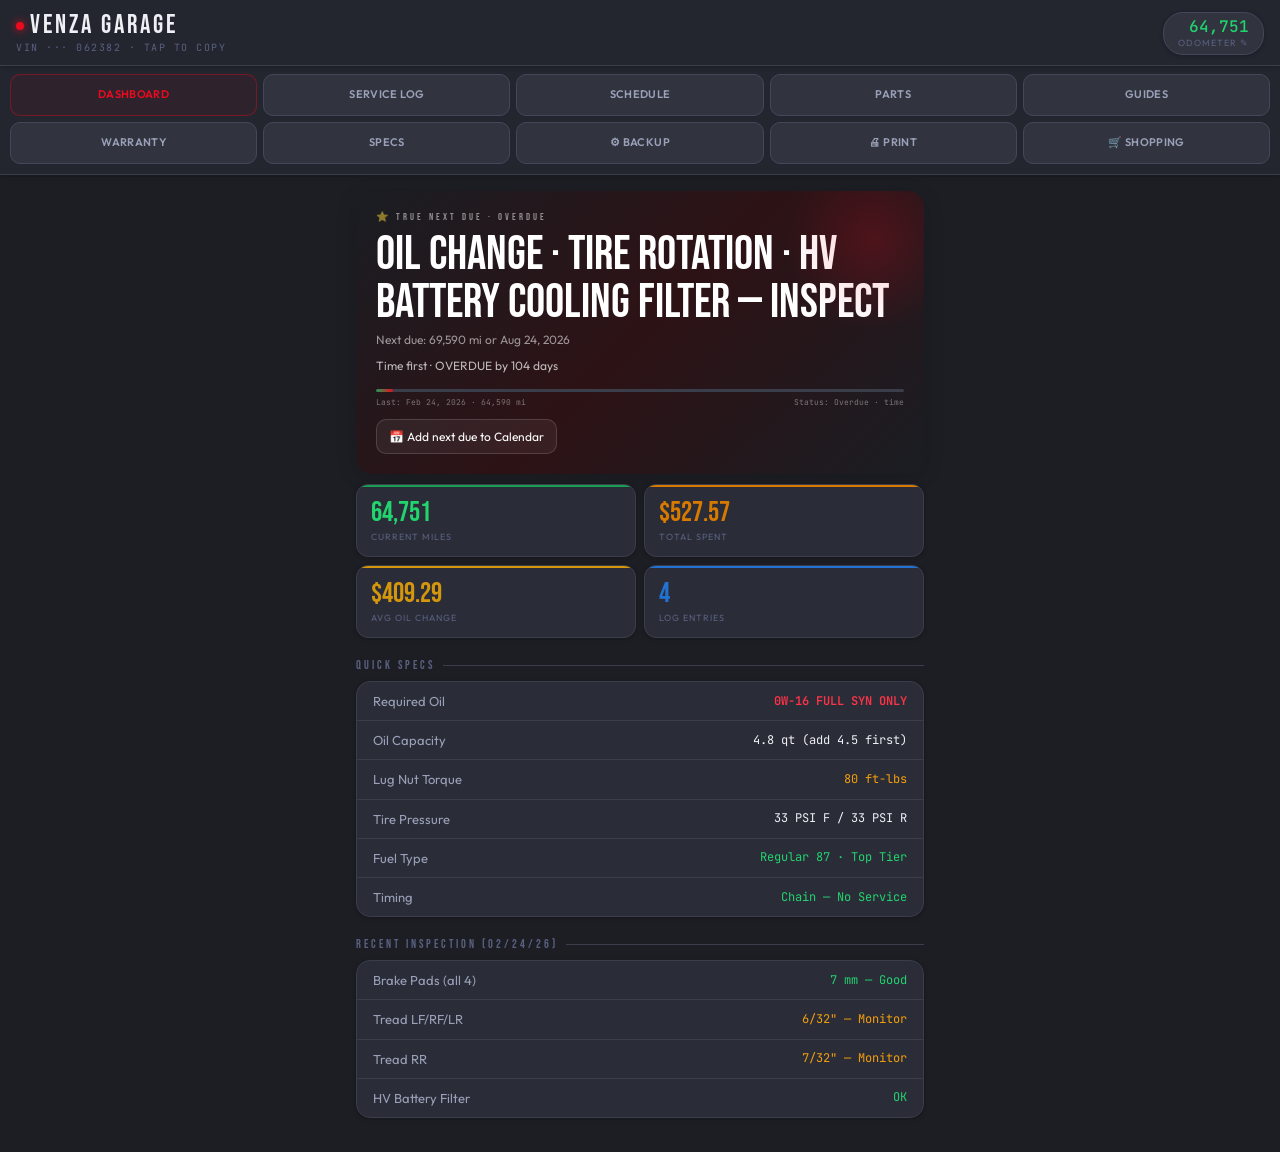
==== index.html @ 72008e72 "Add files via upload" ====
<!DOCTYPE html>
<html lang="en">
<head>
<meta charset="UTF-8">
<meta name="viewport" content="width=device-width, initial-scale=1.0, viewport-fit=cover">
<meta name="apple-mobile-web-app-capable" content="yes">
<meta name="apple-mobile-web-app-status-bar-style" content="black">
<meta name="apple-mobile-web-app-title" content="Venza">
<title>Venza Garage</title>
<link rel="preconnect" href="https://fonts.googleapis.com">
<link href="https://fonts.googleapis.com/css2?family=Bebas+Neue&family=Outfit:wght@300;400;500;600;700&family=JetBrains+Mono:wght@400;500&display=swap" rel="stylesheet">
<style>
/* ─── RESET & ROOT ─────────────────────────────────────────── */
*,*::before,*::after{box-sizing:border-box;margin:0;padding:0;-webkit-tap-highlight-color:transparent}
:root{
  --bg:#1c1e24;
  --bg1:#23262f;
  --bg2:#2a2d38;
  --bg3:#31343f;
  --bg4:#3a3d4a;
  --border:#3a3d4a;
  --border2:#44475a;
  --toyota:#eb0a1e;
  --toyota2:#ff3347;
  --gold:#d4960a;
  --gold2:#f0b530;
  --green:#1a9e52;
  --green2:#22d46e;
  --blue:#2272d4;
  --blue2:#4d9eff;
  --orange:#d97a00;
  --orange2:#f59e0b;
  --text:#eef0f5;
  --text2:#9aa0b8;
  --text3:#5a6080;
  --shadow:0 2px 8px rgba(0,0,0,.3),0 4px 20px rgba(0,0,0,.2);
  --shadow-sm:0 1px 4px rgba(0,0,0,.25);
  --safe-top:env(safe-area-inset-top);
  --safe-bot:env(safe-area-inset-bottom);
}
html{background:var(--bg);height:100%}
body{
  font-family:'Outfit',sans-serif;
  background:var(--bg);
  color:var(--text);
  min-height:100%;
  overflow-x:hidden;
  -webkit-font-smoothing:antialiased;
}
button{cursor:pointer;border:none;background:none;font-family:inherit}

/* ─── STATUS BAR SPACER ────────────────────────────────────── */
.status-bar{
  height:calc(var(--safe-top) + 0px);
  background:var(--bg1);
  min-height:0;
}

/* ─── HEADER ───────────────────────────────────────────────── */
.header{
  background:var(--bg1);
  border-bottom:1px solid var(--border);
  padding:12px 16px 10px;
  display:flex;align-items:center;justify-content:space-between;
  position:sticky;top:0;z-index:200;
  box-shadow:var(--shadow-sm);
}
.header-left{}
.header-logo{
  font-family:'Bebas Neue',sans-serif;
  font-size:26px;letter-spacing:3px;
  color:var(--text);line-height:1;
  display:flex;align-items:center;gap:6px;
}
.header-logo-dot{
  width:8px;height:8px;border-radius:50%;
  background:var(--toyota);
  box-shadow:0 0 8px var(--toyota);
  flex-shrink:0;
}
.header-sub{
  font-size:10px;color:var(--text3);
  letter-spacing:1.5px;text-transform:uppercase;
  font-family:'JetBrains Mono',monospace;
  margin-top:2px;
}
.mileage-pill{
  background:var(--bg3);
  border:1.5px solid var(--border2);
  border-radius:20px;
  padding:6px 14px;
  text-align:right;
  cursor:pointer;
  transition:all .2s;
  box-shadow:var(--shadow-sm);
}
.mileage-pill:active{opacity:.7;transform:scale(.97)}
.mileage-pill:hover{border-color:var(--green2);background:var(--bg4)}
.mi-num{
  font-family:'JetBrains Mono',monospace;
  font-size:16px;font-weight:500;
  color:var(--green2);line-height:1;
}
.mi-label{font-size:9px;color:var(--text3);letter-spacing:1px;text-transform:uppercase;margin-top:2px}

/* ─── NAV TABS ─────────────────────────────────────────────── */
.nav-wrap{
  position:sticky;top:65px;z-index:190;
  background:var(--bg1);
  border-bottom:1px solid var(--border);
  box-shadow:var(--shadow-sm);
}
.nav{
  display:grid;
  grid-template-columns:repeat(5,minmax(0,1fr));
  gap:6px;
  padding:8px 10px 10px;
}
.nav-btn{
  width:100%;
  min-width:0;
  padding:9px 6px;
  font-family:'Outfit',sans-serif;
  font-size:11px;font-weight:600;
  color:var(--text2);
  border:1px solid var(--border2);
  border-radius:10px;
  background:var(--bg3);
  letter-spacing:.35px;
  white-space:normal;
  line-height:1.2;
  text-align:center;
  transition:all .2s;
  text-transform:uppercase;
  min-height:42px;
  display:flex;
  align-items:center;
  justify-content:center;
}
.nav-btn.active{color:var(--toyota);border-color:rgba(235,10,30,.38);background:rgba(235,10,30,.06)}

/* ─── PAGES ────────────────────────────────────────────────── */
.page{display:none;padding:16px;max-width:600px;margin:0 auto;
  padding-bottom:calc(24px + var(--safe-bot));}
.page.active{display:block;animation:fadeUp .25s ease both}
@keyframes fadeUp{from{opacity:0;transform:translateY(10px)}to{opacity:1;transform:translateY(0)}}

/* ─── SHARED COMPONENTS ────────────────────────────────────── */
.section-label{
  font-family:'Bebas Neue',sans-serif;
  font-size:12px;letter-spacing:3px;
  color:var(--text3);
  margin:20px 0 8px;
  display:flex;align-items:center;gap:8px;
}
.section-label::after{content:'';flex:1;height:1px;background:var(--border)}

.card{
  background:var(--bg2);
  border:1px solid var(--border);
  border-radius:14px;
  overflow:hidden;
  margin-bottom:10px;
  box-shadow:var(--shadow-sm);
}
.card-head{
  padding:12px 16px 10px;
  border-bottom:1px solid var(--border);
  display:flex;align-items:center;justify-content:space-between;
}
.card-title{
  font-family:'Bebas Neue',sans-serif;
  font-size:14px;letter-spacing:2px;
  color:var(--text2);
}
.card-body{padding:0}

.row{
  display:flex;align-items:center;justify-content:space-between;
  padding:10px 16px;
  border-bottom:1px solid var(--border);
  gap:12px;
}
.row:last-child{border-bottom:none}
.row-key{font-size:13px;color:var(--text2);flex-shrink:0;line-height:1.4}
.row-val{
  font-family:'JetBrains Mono',monospace;
  font-size:12px;color:var(--text);
  text-align:right;word-break:break-word;line-height:1.4;
}
.row-val.red{color:var(--toyota2);font-weight:600}
.row-val.green{color:var(--green2)}
.row-val.orange{color:var(--orange2)}
.row-val.gold{color:var(--gold2)}

/* ─── HERO CARD ────────────────────────────────────────────── */
.hero{
  background:linear-gradient(135deg,#1a1d23 0%,#2d1215 50%,#1a1d23 100%);
  border:none;
  border-radius:16px;
  padding:20px;
  margin-bottom:10px;
  position:relative;
  overflow:hidden;
  box-shadow:0 4px 20px rgba(0,0,0,.15);
}
.hero::before{
  content:'';
  position:absolute;top:-40px;right:-40px;
  width:180px;height:180px;
  background:radial-gradient(circle,rgba(235,10,30,.2) 0%,transparent 70%);
  pointer-events:none;
}
.hero-label{
  font-family:'Bebas Neue',sans-serif;
  font-size:10px;letter-spacing:3px;
  color:rgba(255,255,255,.5);margin-bottom:8px;
}
.hero-mi{
  font-family:'Bebas Neue',sans-serif;
  font-size:48px;line-height:1;
  color:#ffffff;
}
.hero-mi span{color:#ff6b7a}
.hero-desc{font-size:12px;color:rgba(255,255,255,.55);margin-top:4px;line-height:1.5}
.progress-track{
  height:3px;background:var(--bg4);
  border-radius:2px;margin-top:14px;overflow:hidden;
}
.progress-fill{
  height:100%;
  background:linear-gradient(90deg,var(--green) 0%,var(--toyota) 100%);
  border-radius:2px;
  transition:width 1.2s cubic-bezier(.25,.46,.45,.94);
}
.progress-labels{
  display:flex;justify-content:space-between;gap:8px;flex-wrap:wrap;
  margin-top:5px;
  font-family:'JetBrains Mono',monospace;
  font-size:8px;color:var(--text3);
}

/* ─── GAUGE GRID ───────────────────────────────────────────── */
.gauges{
  display:grid;grid-template-columns:1fr 1fr;
  gap:8px;margin-bottom:10px;
}
.gauge{
  background:var(--bg2);border:1px solid var(--border);
  border-radius:12px;padding:14px;
  position:relative;overflow:hidden;
  box-shadow:var(--shadow-sm);
}
.gauge::after{
  content:'';position:absolute;
  top:0;left:0;right:0;height:2px;
  background:var(--accent,var(--toyota));
}
.g-val{
  font-family:'Bebas Neue',sans-serif;
  font-size:28px;line-height:1;margin-bottom:4px;
  color:var(--text);
}
.g-label{font-size:9px;color:var(--text3);letter-spacing:1px;text-transform:uppercase}

/* ─── ALERT BOX ────────────────────────────────────────────── */
.alert{
  border-radius:10px;padding:12px 14px;
  margin-bottom:10px;font-size:12px;
  line-height:1.6;display:flex;gap:10px;align-items:flex-start;
}
.alert-icon{font-size:16px;flex-shrink:0;margin-top:1px}
.alert-body{}
.alert-title{font-weight:600;margin-bottom:2px;font-size:13px}
.alert.red{background:rgba(235,10,30,.1);border:1px solid rgba(235,10,30,.25);color:#ff7080}
.alert.green{background:rgba(34,212,110,.08);border:1px solid rgba(34,212,110,.2);color:var(--green2)}
.alert.gold{background:rgba(212,150,10,.08);border:1px solid rgba(212,150,10,.2);color:var(--gold2)}
.alert.blue{background:rgba(34,114,212,.1);border:1px solid rgba(34,114,212,.25);color:var(--blue2)}

/* ─── SERVICE LOG ──────────────────────────────────────────── */
.log-item{
  background:var(--bg2);border:1px solid var(--border);
  border-left:3px solid var(--green);
  border-radius:10px;padding:14px 40px 14px 14px;margin-bottom:8px;
  position:relative;
  box-shadow:var(--shadow-sm);
}
.log-item.user-entry{border-left-color:var(--blue)}
.log-top{display:flex;justify-content:space-between;align-items:flex-start;margin-bottom:6px;gap:8px}
.log-date{font-family:'JetBrains Mono',monospace;font-size:11px;color:var(--text3)}
.log-mi{font-family:'JetBrains Mono',monospace;font-size:12px;color:var(--green2);white-space:nowrap;font-weight:600}
.log-type{
  font-family:'Bebas Neue',sans-serif;
  font-size:14px;letter-spacing:1px;
  color:var(--text);margin-bottom:4px;
}
.log-desc{font-size:12px;color:var(--text2);line-height:1.5;margin-bottom:8px}
.log-foot{display:flex;justify-content:space-between;align-items:center;flex-wrap:wrap;gap:6px}
.log-shop{font-size:11px;color:var(--text3)}
.log-cost{
  font-family:'JetBrains Mono',monospace;
  font-size:14px;font-weight:700;color:var(--orange2);
}
.log-link{font-size:11px;color:var(--blue2);text-decoration:none;font-weight:500}
.delete-btn{
  position:absolute;top:10px;right:10px;
  color:#ffffff;
  background:var(--toyota);
  border-radius:50%;
  width:22px;height:22px;
  font-size:11px;font-weight:700;
  display:flex;align-items:center;justify-content:center;
  transition:all .2s;
  opacity:0.7;
  line-height:1;
}
.delete-btn:hover{opacity:1;transform:scale(1.1)}
.delete-btn:active{transform:scale(.95)}
.total-row{
  background:var(--bg4);border:1px solid var(--border2);
  border-radius:12px;padding:14px 16px;
  display:flex;justify-content:space-between;align-items:center;
  margin-top:4px;
}
.total-label{
  font-family:'Bebas Neue',sans-serif;
  font-size:13px;letter-spacing:2px;color:var(--text2);
}
.total-val{
  font-family:'Bebas Neue',sans-serif;
  font-size:26px;color:var(--text);
}

/* ─── FORM ─────────────────────────────────────────────────── */
.form-section{
  background:var(--bg2);border:1px solid var(--border);
  border-radius:14px;padding:16px;margin-bottom:10px;
  box-shadow:var(--shadow-sm);
}
.form-title{
  font-family:'Bebas Neue',sans-serif;
  font-size:16px;letter-spacing:2px;
  color:var(--text);margin-bottom:16px;
}
.fl{margin-bottom:14px}
.fl label{
  display:block;font-size:10px;color:var(--text3);
  letter-spacing:1.5px;text-transform:uppercase;
  font-family:'Outfit',sans-serif;font-weight:600;
  margin-bottom:6px;
}
.fi,.fs,.ft{
  width:100%;background:var(--bg3);
  border:1.5px solid var(--border2);border-radius:8px;
  padding:11px 13px;color:var(--text);
  font-family:'Outfit',sans-serif;font-size:14px;
  outline:none;transition:border-color .2s,box-shadow .2s;
  -webkit-appearance:none;
  color-scheme:dark;
}
.fi:focus,.fs:focus,.ft:focus{
  border-color:var(--toyota);
  box-shadow:0 0 0 3px rgba(235,10,30,.1);
}
.ft{resize:vertical;min-height:76px}
.fg2{display:grid;grid-template-columns:1fr 1fr;gap:10px}
.btn-primary{
  width:100%;padding:14px;
  background:var(--toyota);color:#fff;
  border-radius:10px;font-weight:700;font-size:15px;
  letter-spacing:.5px;transition:all .2s;
  font-family:'Outfit',sans-serif;
}
.btn-primary:active{transform:scale(.98);background:#c90019}
.btn-ghost{
  width:100%;padding:13px;
  background:var(--bg3);color:var(--text2);
  border:1.5px solid var(--border2);border-radius:10px;
  font-size:14px;font-family:'Outfit',sans-serif;
  transition:all .2s;
}
.btn-ghost:active{opacity:.7}
.btn-row{display:grid;grid-template-columns:1fr 1fr;gap:10px;margin-top:4px}
.item-builder{display:flex;flex-direction:column;gap:10px}
.item-editor{background:rgba(255,255,255,.02);border:1px solid var(--border);border-radius:10px;padding:12px}
.item-editor-top{display:flex;align-items:center;justify-content:space-between;gap:12px;margin-bottom:10px}
.item-editor-title{font-size:11px;color:var(--text2);font-weight:600;letter-spacing:.5px}
.item-remove{color:var(--toyota);font-size:11px;font-weight:700;border:1px solid rgba(235,10,30,.25);border-radius:999px;padding:4px 10px}
.item-grid{display:grid;grid-template-columns:1fr 1fr;gap:10px}
.item-check{display:flex;align-items:center;gap:8px;margin-top:10px;font-size:12px;color:var(--text2)}
.item-check input{accent-color:var(--toyota);width:16px;height:16px}
.item-builder-actions{display:grid;grid-template-columns:1fr;gap:8px;margin-top:2px}
.item-add{width:100%;padding:11px 13px;background:var(--bg3);color:var(--text2);border:1.5px dashed var(--border2);border-radius:10px;font-size:13px;font-weight:600}
.item-linked{display:inline-block;font-size:9px;padding:2px 7px;border-radius:5px;font-weight:700;letter-spacing:.5px;text-transform:uppercase;background:rgba(34,114,212,.1);color:var(--blue2);border:1px solid rgba(34,114,212,.25)}
.log-parts{margin-top:10px;border-top:1px dashed var(--border);padding-top:10px;display:flex;flex-direction:column;gap:8px}
.log-part{background:rgba(255,255,255,.02);border:1px solid var(--border);border-radius:8px;padding:9px 10px}
.log-part-top{display:flex;justify-content:space-between;align-items:flex-start;gap:8px}
.log-part-name{font-size:12px;color:var(--text);font-weight:600;line-height:1.45}
.log-part-price{font-family:'JetBrains Mono',monospace;font-size:11px;color:var(--orange2);white-space:nowrap}
.log-part-meta{font-size:10px;color:var(--text3);margin-top:3px;line-height:1.5}
.log-part-link{font-size:10px;color:var(--blue2);text-decoration:none;display:inline-block;margin-top:4px}

/* ─── UPCOMING ─────────────────────────────────────────────── */
.svc-item{
  display:flex;align-items:center;gap:12px;
  padding:12px 16px;border-bottom:1px solid var(--border);
}
.svc-item:last-child{border-bottom:none}
.svc-dot{
  width:9px;height:9px;border-radius:50%;flex-shrink:0;
}
.svc-dot.next{background:var(--toyota);box-shadow:0 0 8px rgba(235,10,30,.6)}
.svc-dot.watch{background:var(--orange2)}
.svc-dot.routine{background:var(--green2)}
.svc-dot.long{background:var(--text3)}
.svc-info{flex:1}
.svc-name{font-size:13px;color:var(--text);line-height:1.4}
.svc-note{font-size:11px;color:var(--text3);margin-top:2px}
.svc-right{text-align:right;flex-shrink:0}
.svc-mi{
  font-family:'JetBrains Mono',monospace;
  font-size:11px;color:var(--text3);
}
.badge{
  display:inline-block;
  font-size:9px;padding:2px 7px;
  border-radius:4px;font-weight:700;
  letter-spacing:.5px;text-transform:uppercase;
  margin-top:3px;
}
.badge.red{background:rgba(235,10,30,.15);color:#ff7080;border:1px solid rgba(235,10,30,.3)}
.badge.orange{background:rgba(217,122,0,.12);color:var(--orange2);border:1px solid rgba(217,122,0,.3)}
.badge.green{background:rgba(34,212,110,.1);color:var(--green2);border:1px solid rgba(34,212,110,.25)}
.badge.gray{background:rgba(90,96,128,.2);color:var(--text3);border:1px solid rgba(90,96,128,.3)}

/* ─── PARTS ────────────────────────────────────────────────── */
.part-item{
  padding:12px 16px;border-bottom:1px solid var(--border);
}
.part-item:last-child{border-bottom:none}
.part-row1{display:flex;justify-content:space-between;align-items:flex-start;gap:8px;margin-bottom:3px}
.part-name{font-size:13px;color:var(--text);font-weight:500}
.part-price{
  font-family:'JetBrains Mono',monospace;
  font-size:13px;color:var(--orange2);
  white-space:nowrap;flex-shrink:0;
}
.part-num{font-family:'JetBrains Mono',monospace;font-size:10px;color:var(--text3);margin-bottom:3px}
.part-link{font-size:11px;color:var(--blue2);text-decoration:none}
.part-missing{font-size:11px;color:var(--text3);font-style:italic}
.inv-check{display:flex;align-items:center;gap:8px;font-size:12px;color:var(--text2);margin:4px 0 14px}
.inv-row{padding:12px 16px;border-bottom:1px solid var(--border)}
.inv-row:last-child{border-bottom:none}
.inv-top{display:flex;justify-content:space-between;align-items:flex-start;gap:10px}
.inv-name{font-size:13px;color:var(--text);font-weight:600;line-height:1.45}
.inv-meta{font-size:10px;color:var(--text3);margin-top:4px;line-height:1.5}
.inv-qty{font-family:'JetBrains Mono',monospace;font-size:11px;padding:4px 8px;border-radius:6px;border:1px solid var(--border2);background:var(--bg4);color:var(--text2);white-space:nowrap}
.inv-qty.low{color:var(--orange2);border-color:rgba(245,158,11,.3)}
.inv-qty.out{color:var(--toyota2);border-color:rgba(235,10,30,.3)}
.inv-actions{display:flex;gap:8px;flex-wrap:wrap;margin-top:10px}
.inv-btn{font-size:11px;border:1px solid var(--border2);border-radius:7px;padding:6px 10px;background:var(--bg3);color:var(--text2)}
.inv-btn.danger{border-color:rgba(235,10,30,.35);color:var(--toyota2)}
.suggest-card{background:var(--bg3);border:1px solid var(--border2);border-radius:10px;padding:10px 12px;margin-bottom:8px}
.suggest-top{display:flex;justify-content:space-between;align-items:flex-start;gap:10px}
.suggest-name{font-size:13px;color:var(--text);font-weight:600;line-height:1.45}
.suggest-meta{font-size:10px;color:var(--text3);margin-top:4px;line-height:1.5}
.suggest-btn{margin-top:8px;font-size:11px;border:1px solid rgba(34,212,110,.28);background:rgba(34,212,110,.08);color:var(--green2);border-radius:7px;padding:6px 10px}
.selected-use{background:var(--bg2);border:1px solid var(--border);border-radius:10px;padding:10px 12px;margin-bottom:8px}
.selected-use-top{display:flex;justify-content:space-between;align-items:flex-start;gap:10px}
.selected-use-actions{display:flex;gap:8px;flex-wrap:wrap;margin-top:8px}
.selected-use-btn{font-size:11px;border:1px solid var(--border2);background:var(--bg3);color:var(--text2);border-radius:7px;padding:5px 9px}
.selected-use-btn.danger{border-color:rgba(235,10,30,.35);color:var(--toyota2)}
.parts-badge{display:inline-block;font-size:9px;padding:2px 7px;border-radius:5px;font-weight:700;letter-spacing:.5px;text-transform:uppercase;margin-top:6px;background:rgba(212,150,10,.1);color:var(--gold2);border:1px solid rgba(212,150,10,.25)}
.master-source-list{display:flex;flex-direction:column;gap:8px;margin-top:10px}
.master-source{background:rgba(255,255,255,.03);border:1px solid var(--border);border-radius:8px;padding:9px 10px}
.master-source-top{display:flex;justify-content:space-between;align-items:flex-start;gap:8px}
.master-source-name{font-size:11px;color:var(--text);font-weight:600;line-height:1.45}
.master-source-meta{font-size:10px;color:var(--text3);margin-top:3px;line-height:1.5}
.master-source-price{font-family:'JetBrains Mono',monospace;font-size:11px;color:var(--orange2);white-space:nowrap}
.master-editor-note{font-size:11px;color:var(--text3);margin-top:8px;line-height:1.6}
.master-empty{padding:14px 16px;font-size:12px;color:var(--text3);line-height:1.6}

/* ─── GUIDES ───────────────────────────────────────────────── */
.guide-item{
  background:var(--bg2);border:1px solid var(--border);
  border-radius:12px;margin-bottom:8px;overflow:hidden;
  box-shadow:var(--shadow-sm);
}
.guide-head{
  display:flex;align-items:center;justify-content:space-between;
  padding:14px 16px;cursor:pointer;
  user-select:none;
  transition:background .15s;
}
.guide-head:active{background:var(--bg3)}
.guide-head-left{}
.guide-title{
  font-family:'Bebas Neue',sans-serif;
  font-size:16px;letter-spacing:1.5px;color:var(--text);
}
.guide-meta{font-size:11px;color:var(--text3);margin-top:2px}
.guide-chevron{
  color:var(--text3);font-size:20px;
  transition:transform .3s cubic-bezier(.25,.46,.45,.94);
  flex-shrink:0;
}
.guide-item.open .guide-chevron{transform:rotate(180deg)}
.guide-body{
  display:none;
  padding:0 16px 16px;
  border-top:1px solid var(--border);
  padding-top:14px;
}
.guide-item.open .guide-body{display:block}

.step{display:flex;gap:12px;margin-bottom:13px;align-items:flex-start}
.step:last-of-type{margin-bottom:0}
.step-n{
  width:22px;height:22px;border-radius:50%;
  background:var(--toyota);color:#fff;
  font-size:11px;font-weight:700;
  display:flex;align-items:center;justify-content:center;
  flex-shrink:0;margin-top:1px;
}
.step-t{font-size:13px;color:var(--text2);line-height:1.6}
.step-t strong{color:var(--text)}
.step-t code{
  font-family:'JetBrains Mono',monospace;
  font-size:11px;background:var(--bg4);
  padding:1px 5px;border-radius:3px;color:var(--orange2);
}
.g-warn{
  background:rgba(235,10,30,.08);border:1px solid rgba(235,10,30,.2);
  border-radius:8px;padding:10px 12px;margin-bottom:12px;
  font-size:12px;color:#ff8090;line-height:1.6;
}
.g-info{
  background:rgba(34,114,212,.08);border:1px solid rgba(34,114,212,.2);
  border-radius:8px;padding:10px 12px;margin-bottom:12px;
  font-size:12px;color:var(--blue2);line-height:1.6;
}
.g-tip{
  background:rgba(34,212,110,.07);border:1px solid rgba(34,212,110,.18);
  border-radius:8px;padding:10px 12px;margin-top:12px;
  font-size:12px;color:var(--green2);line-height:1.6;
}
.g-gold{
  background:rgba(212,150,10,.08);border:1px solid rgba(212,150,10,.2);
  border-radius:8px;padding:10px 12px;margin-bottom:12px;
  font-size:12px;color:var(--gold2);line-height:1.6;
}

/* ─── WARRANTY ─────────────────────────────────────────────── */
.warranty-card{
  background:var(--bg2);border:1px solid var(--border);
  border-radius:12px;margin-bottom:8px;overflow:hidden;
  box-shadow:var(--shadow-sm);
}
.wc-head{
  display:flex;align-items:center;gap:10px;
  padding:14px 16px;border-bottom:1px solid var(--border);
}
.wc-icon{font-size:20px;flex-shrink:0}
.wc-title{
  font-family:'Bebas Neue',sans-serif;
  font-size:15px;letter-spacing:1.5px;color:var(--text);
}
.wc-sub{font-size:11px;color:var(--text3);margin-top:1px}
.wc-badge{
  margin-left:auto;
  font-family:'JetBrains Mono',monospace;
  font-size:11px;
  padding:4px 10px;border-radius:6px;
  white-space:nowrap;flex-shrink:0;
}
.wc-badge.active{background:rgba(34,212,110,.1);color:var(--green2);border:1px solid rgba(34,212,110,.25)}
.wc-badge.check{background:rgba(212,150,10,.1);color:var(--gold2);border:1px solid rgba(212,150,10,.25)}
.wc-badge.expired{background:rgba(90,96,128,.15);color:var(--text3);border:1px solid rgba(90,96,128,.25)}
.wc-body{padding:12px 16px}
.wc-row{
  display:flex;justify-content:space-between;
  padding:7px 0;border-bottom:1px solid var(--border);
  font-size:12px;gap:10px;
}
.wc-row:last-child{border-bottom:none}
.wc-row-k{color:var(--text2)}
.wc-row-v{
  font-family:'JetBrains Mono',monospace;
  color:var(--text);text-align:right;font-weight:500;font-size:11px;
}

/* ─── MODAL ────────────────────────────────────────────────── */
.overlay{
  display:none;position:fixed;inset:0;
  background:rgba(0,0,0,.45);z-index:500;
  align-items:flex-end;justify-content:center;
  backdrop-filter:blur(6px);
  -webkit-backdrop-filter:blur(6px);
}
.overlay.open{display:flex;animation:fadeIn .2s ease}
@keyframes fadeIn{from{opacity:0}to{opacity:1}}
.modal{
  background:var(--bg2);
  border:1px solid var(--border2);
  border-radius:22px 22px 0 0;
  padding:20px 16px;
  padding-bottom:calc(24px + var(--safe-bot));
  width:100%;max-width:500px;
  max-height:85vh;
  display:flex;flex-direction:column;
  animation:slideUp .28s cubic-bezier(.25,.46,.45,.94);
  box-shadow:0 -4px 30px rgba(0,0,0,.5);
}
.modal-scroll{
  overflow-y:auto;
  -webkit-overflow-scrolling:touch;
  flex:1;
  padding-right:2px;
}
@keyframes slideUp{from{transform:translateY(80px);opacity:0}to{transform:translateY(0);opacity:1}}
.modal-title{
  font-family:'Bebas Neue',sans-serif;
  font-size:22px;letter-spacing:2px;
  color:var(--text);
  margin-bottom:14px;flex-shrink:0;
}
.modal-grip{
  width:40px;height:4px;
  background:var(--border2);border-radius:2px;
  margin:0 auto 14px;flex-shrink:0;
}

/* ─── TOAST ────────────────────────────────────────────────── */
.toast{
  position:fixed;bottom:calc(80px + var(--safe-bot));left:50%;
  transform:translateX(-50%) translateY(20px);
  background:#1a1d23;border:1px solid #2d3142;
  border-radius:12px;padding:11px 20px;
  font-size:13px;color:#ffffff;font-weight:500;
  white-space:nowrap;z-index:600;
  opacity:0;transition:all .3s;pointer-events:none;
  box-shadow:0 4px 20px rgba(0,0,0,.25);
}
.toast.show{opacity:1;transform:translateX(-50%) translateY(0)}

/* ─── SCROLLBAR ────────────────────────────────────────────── */
::-webkit-scrollbar{width:0;height:0}

/* ─── TOYOTA SCHEDULE TABLE ────────────────────────────────── */
.sched-table{width:100%;border-collapse:collapse;font-size:11px}
.sched-table th{
  background:var(--bg4);color:var(--text2);
  padding:7px 8px;text-align:center;
  font-family:'JetBrains Mono',monospace;font-size:10px;
  border:1px solid var(--border);white-space:nowrap;
}
.sched-table td{
  padding:7px 8px;border:1px solid var(--border);
  text-align:center;vertical-align:middle;color:var(--text2);
}
.sched-table td:first-child{text-align:left;color:var(--text);font-size:12px}
.sched-table tr:nth-child(even) td{background:rgba(255,255,255,.02)}
.sched-check{color:var(--toyota);font-size:14px;font-weight:700}
.sched-replace{color:var(--green2);font-size:14px;font-weight:700}
.sched-inspect{color:var(--gold2);font-size:12px}
.sched-note{font-size:10px;color:var(--text3)}
.sched-wrap{overflow-x:auto;border-radius:10px;border:1px solid var(--border)}
/* ─── SMART MAINTENANCE ITEM ────────────────────────────────── */
.sm-item{
  display:flex;align-items:center;gap:10px;
  padding:9px 12px;border-radius:10px;
  margin-bottom:6px;
  border:1px solid var(--border);
  background:var(--bg2);
  box-shadow:none;
}
.sm-icon{font-size:18px;flex-shrink:0}
.sm-info{flex:1;min-width:0}
.sm-name{font-size:12px;color:var(--text);font-weight:600;
  white-space:nowrap;overflow:hidden;text-overflow:ellipsis}
.sm-detail{font-size:10px;color:var(--text3);margin-top:2px}
.sm-badge{
  font-family:"JetBrains Mono",monospace;
  font-size:10px;padding:3px 8px;border-radius:6px;
  white-space:nowrap;flex-shrink:0;font-weight:700;
}
.sm-overdue{background:rgba(235,10,30,.15);color:#ff7080;border:1px solid rgba(235,10,30,.3)}
.sm-soon{background:rgba(217,122,0,.12);color:var(--orange2);border:1px solid rgba(217,122,0,.3)}
.sm-upcoming{background:rgba(34,212,110,.1);color:var(--green2);border:1px solid rgba(34,212,110,.25)}
.sm-future{background:var(--bg4);color:var(--text3);border:1px solid var(--border2)}

/* ─── REMINDERS / CALENDAR ─────────────────────────────── */
.hero-actions{display:flex;gap:8px;flex-wrap:wrap;margin-top:12px}
.hero-mini{width:auto;padding:9px 12px;font-size:12px;border-color:rgba(255,255,255,.14);background:rgba(255,255,255,.06);color:#fff}
.hero-mini:active{opacity:.75}
.svc-actions{margin-top:8px;display:flex;gap:8px;flex-wrap:wrap}
.mini-btn{font-size:11px;border:1px solid var(--border2);border-radius:7px;padding:6px 10px;background:var(--bg3);color:var(--text2)}
.reminder-grid{display:grid;grid-template-columns:1fr;gap:10px}
.reminder-card{background:var(--bg3);border:1px solid var(--border2);border-radius:12px;padding:12px}
.reminder-card-title{font-family:'Bebas Neue',sans-serif;font-size:14px;letter-spacing:1.5px;color:var(--text);margin-bottom:6px}
.reminder-card-copy{font-size:12px;color:var(--text2);line-height:1.65}
.reminder-meta{margin-top:10px;display:grid;gap:6px}
.reminder-row{display:flex;justify-content:space-between;gap:10px;font-size:11px;color:var(--text3)}
.reminder-row strong{color:var(--text2);font-weight:600}
.lock-note{font-size:11px;color:var(--green2);margin-top:8px;line-height:1.6}
</style>
</head>
<body>

<div class="status-bar"></div>

<!-- HEADER -->
<header class="header">
  <div class="header-left">
    <div class="header-logo">
      <div class="header-logo-dot"></div>
      VENZA GARAGE
    </div>
    <div class="header-sub" onclick="copyVIN()" style="cursor:pointer" title="Tap to copy VIN">VIN ··· 062382 · tap to copy</div>
  </div>
  <div class="mileage-pill" onclick="openMiModal()">
    <div class="mi-num" id="topMi">64,751</div>
    <div class="mi-label">odometer ✎</div>
  </div>
</header>

<!-- NAV -->
<div class="nav-wrap">
  <nav class="nav">
    <button class="nav-btn active" onclick="go('dash')">Dashboard</button>
    <button class="nav-btn" onclick="go('log')">Service Log</button>
    <button class="nav-btn" onclick="go('upcoming')">Schedule</button>
    <button class="nav-btn" onclick="go('parts')">Parts</button>
    <button class="nav-btn" onclick="go('guides')">Guides</button>
    <button class="nav-btn" onclick="go('warranty')">Warranty</button>
    <button class="nav-btn" onclick="go('specs')">Specs</button>
    <button class="nav-btn" onclick="go('backup')">⚙ Backup</button>
    <button class="nav-btn" onclick="go('printlog')">🖨 Print</button>
    <button class="nav-btn" onclick="go('shop')">🛒 Shopping</button>
  </nav>
</div>

<!-- ═══ DASHBOARD ═══════════════════════════════════════════════ -->
<div id="page-dash" class="page active">

  <div class="hero">
    <div class="hero-label" id="dHeroLabel">⭐ True Next Due</div>
    <div class="hero-mi" id="dHeroTitle">Oil Change</div>
    <div class="hero-desc" id="dHeroDue">Next due: 69,590 mi or Aug 24, 2026</div>
    <div class="hero-desc" id="dHeroTrigger" style="margin-top:8px;color:rgba(255,255,255,.7)">Mileage first · Due in 4,839 mi</div>
    <div class="progress-track">
      <div class="progress-fill" id="dProgress" style="width:0%"></div>
    </div>
    <div class="progress-labels">
      <span id="dLast" style="color:rgba(255,255,255,.4)">Last: Feb 24, 2026 · 64,590 mi</span>
      <span id="dRemain" style="color:rgba(255,255,255,.4)">Status: Future</span>
    </div>
    <div class="hero-actions">
      <button class="btn-ghost hero-mini" id="heroCalendarBtn" onclick="downloadNextDueCalendar()">📅 Add next due to Calendar</button>
    </div>
  </div>

  <div class="gauges">
    <div class="gauge" style="--accent:var(--green)">
      <div class="g-val" id="dMi" style="color:var(--green2)">64,751</div>
      <div class="g-label">Current Miles</div>
    </div>
    <div class="gauge" style="--accent:var(--orange)">
      <div class="g-val" style="color:var(--orange)" id="dTotal">$527.57</div>
      <div class="g-label">Total Spent</div>
    </div>
    <div class="gauge" style="--accent:var(--gold)">
      <div class="g-val" style="color:var(--gold)" id="dOilCost">$34.54</div>
      <div class="g-label">Avg Oil Change</div>
    </div>
    <div class="gauge" style="--accent:var(--blue)">
      <div class="g-val" style="color:var(--blue)" id="dCount">4</div>
      <div class="g-label">Log Entries</div>
    </div>
  </div>

  <div class="section-label">Quick Specs</div>
  <div class="card">
    <div class="card-body">
      <div class="row"><span class="row-key">Required Oil</span><span class="row-val red">0W-16 FULL SYN ONLY</span></div>
      <div class="row"><span class="row-key">Oil Capacity</span><span class="row-val">4.8 qt (add 4.5 first)</span></div>
      <div class="row"><span class="row-key">Lug Nut Torque</span><span class="row-val orange">80 ft-lbs</span></div>
      <div class="row"><span class="row-key">Tire Pressure</span><span class="row-val">33 PSI F / 33 PSI R</span></div>
      <div class="row"><span class="row-key">Fuel Type</span><span class="row-val green">Regular 87 · Top Tier</span></div>
      <div class="row"><span class="row-key">Timing</span><span class="row-val green">Chain — No Service</span></div>
    </div>
  </div>

  <div class="section-label">Recent Inspection (02/24/26)</div>
  <div class="card">
    <div class="card-body">
      <div class="row"><span class="row-key">Brake Pads (all 4)</span><span class="row-val green">7 mm — Good</span></div>
      <div class="row"><span class="row-key">Tread LF/RF/LR</span><span class="row-val orange">6/32" — Monitor</span></div>
      <div class="row"><span class="row-key">Tread RR</span><span class="row-val orange">7/32" — Monitor</span></div>
      <div class="row"><span class="row-key">HV Battery Filter</span><span class="row-val green">OK</span></div>
    </div>
  </div>
</div>

<!-- ═══ SERVICE LOG ══════════════════════════════════════════════ -->
<div id="page-log" class="page">
  <button class="btn-primary" onclick="go('add')" style="margin-bottom:14px">＋ Add Service Entry</button>
  <div id="logList"></div>
  <div class="total-row">
    <span class="total-label">Total Invested</span>
    <span class="total-val" id="totalVal">$527.57</span>
  </div>
</div>

<!-- ═══ ADD ENTRY ════════════════════════════════════════════════ -->
<div id="page-add" class="page">
  <div class="form-section">
    <div class="form-title">New Service Entry</div>
    <div class="alert blue" style="margin-bottom:16px">
      <div class="alert-icon">💡</div>
      <div>Use your live inventory for parts you already bought. When you save this service, stock is deducted automatically.</div>
    </div>
    <div class="fg2">
      <div class="fl"><label>Date</label><input type="date" class="fi" id="fDate"></div>
      <div class="fl"><label>Mileage</label><input type="number" class="fi" id="fMi" placeholder="64751"></div>
    </div>
    <div class="fl">
      <label>Service Type</label>
      <select class="fs" id="fType" onchange="prefill()">
        <option value="">— Select type —</option>
        <option value="oiltires">Oil Change + Tire Rotation + Inspection</option>
        <option value="oil">Oil Change Only</option>
        <option value="tires">Tire Rotation</option>
        <option value="cabin">Cabin Air Filter</option>
        <option value="engine_filter">Engine Air Filter</option>
        <option value="trans">Transmission Fluid D&F</option>
        <option value="diff">Rear Differential D&F</option>
        <option value="coolant">Engine Coolant Drain & Fill</option>
        <option value="inv_coolant">Inverter Coolant Drain & Fill</option>
        <option value="alignment">Wheel Alignment</option>
        <option value="tires_new">New Tires</option>
        <option value="brakes">Brake Service</option>
        <option value="plugs">Spark Plugs</option>
        <option value="hvfilter_inspect">HV Battery Cooling Filter — Inspect</option>
        <option value="hvfilter_clean">HV Battery Cooling Filter — Clean</option>
        <option value="valvomax">ValvoMax Drain Valve Install</option>
        <option value="wipers">Wiper Blades</option>
        <option value="other">Other</option>
      </select>
    </div>
    <div class="fl" id="inventorySuggestBlock" style="display:none">
      <label>Inventory Suggestions</label>
      <div id="inventorySuggestList"></div>
      <div id="inventorySelectedList" style="margin-top:8px"></div>
      <div style="font-size:11px;color:var(--text3);margin-top:8px;line-height:1.6">Tap any part you already have on hand. Saving this service deducts inventory automatically.</div>
    </div>
    <div class="fl">
      <label>Description / Details</label>
      <textarea class="ft" id="fDesc" placeholder="Parts used, part numbers, shop notes..."></textarea>
    </div>
    <div class="fg2">
      <div class="fl"><label>Cost ($)</label><input type="number" class="fi" id="fCost" placeholder="0.00" step="0.01"></div>
      <div class="fl"><label>Shop / DIY</label><input type="text" class="fi" id="fShop" placeholder="DIY or shop name"></div>
    </div>
    <div class="fl">
      <label>Purchased Items / Links (optional)</label>
      <div class="item-builder" id="fItemsList"></div>
      <div class="item-builder-actions">
        <button type="button" class="item-add" onclick="addItemRow()">＋ Add Purchased Item</button>
      </div>
      <div style="font-size:11px;color:var(--text3);margin-top:8px;line-height:1.6">Tip: linked inventory rows deduct automatically when saved. You can still edit the row before saving if you need to fix quantity, link, or price.</div>
    </div>
    <!-- RECEIPT PHOTO UPLOAD -->
    <div class="fl">
      <label>Receipt / Photo (optional)</label>
      <div id="fPhotoArea" style="border:2px dashed var(--border2);border-radius:10px;
           padding:16px;text-align:center;cursor:pointer;transition:all .2s;background:var(--bg3)"
           onclick="document.getElementById('fPhotoInput').click()"
           ondragover="event.preventDefault();this.style.borderColor='var(--toyota)'"
           ondragleave="this.style.borderColor='var(--border2)'"
           ondrop="handlePhotoDrop(event)">
        <div id="fPhotoPreview" style="display:none">
          <img id="fPhotoImg" style="max-width:100%;max-height:180px;border-radius:8px;object-fit:contain">
          <div style="margin-top:8px;display:flex;gap:8px;justify-content:center">
            <button onclick="event.stopPropagation();clearPhoto()" style="font-size:11px;color:var(--toyota);background:none;border:none;cursor:pointer;padding:4px 8px">✕ Remove</button>
          </div>
        </div>
        <div id="fPhotoPlaceholder">
          <div style="font-size:28px;margin-bottom:6px">📷</div>
          <div style="font-size:13px;color:var(--text2);font-weight:500">Tap to add receipt photo</div>
          <div style="font-size:11px;color:var(--text3);margin-top:3px">Camera or Photo Library · Stored locally · Included in PDF</div>
        </div>
      </div>
      <input type="file" id="fPhotoInput" accept="image/*" style="display:none" onchange="handlePhotoSelect(this)">
    </div>
    <div class="btn-row">
      <button class="btn-ghost" onclick="go('log')">Cancel</button>
      <button class="btn-primary" onclick="saveEntry()">Save Entry</button>
    </div>
  </div>
</div>

<!-- ═══ SMART SHOPPING LIST ══════════════════════════════════════ -->
<div id="page-shop" class="page">
  <div id="shopContent"></div>
</div>

<!-- ═══ UPCOMING SCHEDULE ════════════════════════════════════════ -->
<div id="page-upcoming" class="page">

  <div class="section-label">Recurring Schedule</div>
  <div class="card">
    <div class="card-body" id="upcomingRecurringList"></div>
  </div>

  <div class="section-label">Watch Items</div>
  <div class="card">
    <div class="card-body" id="upcomingWatchList"></div>
  </div>

<div class="section-label">Official Toyota Schedule (from manual)</div>
  <div class="alert gold">
    <div class="alert-icon">📋</div>
    <div><strong>Toyota Official:</strong> Oil change every 10,000 mi / 12 months when using 0W-16. You've chosen 5,000 mi — more conservative and perfectly valid.</div>
  </div>
  <div class="sched-wrap">
    <table class="sched-table">
      <tr>
        <th>Service Item</th>
        <th>5k</th><th>10k</th><th>15k</th><th>20k</th><th>30k</th><th>60k</th><th>90k</th><th>100k</th><th>120k</th>
      </tr>
      <tr>
        <td>Engine Oil & Filter <span class="sched-note">(0W-16)</span></td>
        <td>—</td><td class="sched-replace">R</td><td>—</td><td class="sched-replace">R</td><td class="sched-replace">R</td><td class="sched-replace">R</td><td class="sched-replace">R</td><td class="sched-replace">R</td><td class="sched-replace">R</td>
      </tr>
      <tr>
        <td>Tire Rotation</td>
        <td class="sched-check">✓</td><td class="sched-check">✓</td><td class="sched-check">✓</td><td class="sched-check">✓</td><td class="sched-check">✓</td><td class="sched-check">✓</td><td class="sched-check">✓</td><td class="sched-check">✓</td><td class="sched-check">✓</td>
      </tr>
      <tr>
        <td>HV Battery Filter — Inspect</td>
        <td class="sched-inspect">I</td><td class="sched-inspect">I</td><td class="sched-inspect">I</td><td class="sched-inspect">I</td><td class="sched-inspect">I</td><td class="sched-inspect">I</td><td class="sched-inspect">I</td><td class="sched-inspect">I</td><td class="sched-inspect">I</td>
      </tr>
      <tr>
        <td>HV Battery Filter — Clean</td>
        <td>—</td><td>—</td><td>—</td><td class="sched-replace">C</td><td>—</td><td class="sched-replace">C</td><td>—</td><td class="sched-replace">C</td><td class="sched-replace">C</td>
      </tr>
      <tr>
        <td>Cabin Air Filter</td>
        <td>—</td><td>—</td><td class="sched-inspect">I</td><td>—</td><td class="sched-replace">R</td><td class="sched-replace">R</td><td class="sched-replace">R</td><td>—</td><td class="sched-replace">R</td>
      </tr>
      <tr>
        <td>Engine Air Filter</td>
        <td>—</td><td>—</td><td>—</td><td>—</td><td class="sched-replace">R</td><td class="sched-replace">R</td><td class="sched-replace">R</td><td>—</td><td class="sched-replace">R</td>
      </tr>
      <tr>
        <td>Brake Inspection</td>
        <td class="sched-inspect">I</td><td class="sched-inspect">I</td><td class="sched-inspect">I</td><td class="sched-inspect">I</td><td class="sched-inspect">I</td><td class="sched-inspect">I</td><td class="sched-inspect">I</td><td class="sched-inspect">I</td><td class="sched-inspect">I</td>
      </tr>
      <tr>
        <td>Engine/Inverter Coolant</td>
        <td>—</td><td>—</td><td>—</td><td>—</td><td>—</td><td>—</td><td>—</td><td class="sched-replace">R</td><td>—</td>
      </tr>
      <tr>
        <td>Spark Plugs</td>
        <td>—</td><td>—</td><td>—</td><td>—</td><td>—</td><td>—</td><td>—</td><td>—</td><td class="sched-replace">R</td>
      </tr>
    </table>
  </div>
  <div style="font-size:10px;color:var(--text3);margin-top:6px;line-height:1.6">
    I = Inspect · R = Replace · C = Clean · Source: 2021 Toyota Venza Warranty & Maintenance Guide
  </div>
</div>

<!-- ═══ PARTS ═════════════════════════════════════════════════════ -->
<div id="page-parts" class="page">

  <div class="section-label">Inventory On Hand</div>
  <div class="alert blue">
    <div class="alert-icon">📦</div>
    <div><strong>Buy ahead and track stock.</strong> Save parts here when you catch a sale. When you use them in a service entry, stock is deducted automatically.</div>
  </div>

  <div class="form-section">
    <input type="hidden" id="invEditId">
    <input type="hidden" id="invMasterPartId">
    <div class="form-title" id="invFormTitle">Add Inventory Item</div>
    <div style="font-size:11px;color:var(--text3);margin-bottom:14px;line-height:1.6">Saving inventory automatically links to the editable master parts database below. If the part already exists there, the app stacks the new store/link as another saved source instead of creating a duplicate.</div>
    <div class="fg2">
      <div class="fl"><label>Item Name</label><input type="text" class="fi" id="invName" placeholder="Mobil 1 0W-16 Full Synthetic 5 qt"></div>
      <div class="fl">
        <label>Service Type</label>
        <select class="fs" id="invType">
          <option value="oil">Oil Change</option>
          <option value="oiltires">Oil + Rotation + Inspection</option>
          <option value="tires">Tire Rotation</option>
          <option value="cabin">Cabin Air Filter</option>
          <option value="engine_filter">Engine Air Filter</option>
          <option value="trans">Transmission Fluid D&F</option>
          <option value="diff">Rear Differential D&F</option>
          <option value="coolant">Engine Coolant D&F</option>
          <option value="inv_coolant">Inverter Coolant D&F</option>
          <option value="alignment">Wheel Alignment</option>
          <option value="tires_new">New Tires</option>
          <option value="brakes">Brake Service</option>
          <option value="plugs">Spark Plugs</option>
          <option value="hvfilter_inspect">HV Battery Filter — Inspect</option>
          <option value="hvfilter_clean">HV Battery Filter — Clean</option>
          <option value="valvomax">ValvoMax Install</option>
          <option value="wipers">Wiper Blades</option>
          <option value="other">Other</option>
        </select>
      </div>
    </div>
    <div class="fg2">
      <div class="fl"><label>Qty On Hand (units)</label><input type="number" class="fi" id="invQty" min="0" step="1" placeholder="1"></div>
      <div class="fl"><label>Unit Price ($ per unit)</label><input type="number" class="fi" id="invCost" step="0.01" placeholder="27.97"></div>
    </div>
    <div class="fg2">
      <div class="fl"><label>Part #</label><input type="text" class="fi" id="invPart" placeholder="90915-YZZN1"></div>
      <div class="fl"><label>Store</label><input type="text" class="fi" id="invStore" placeholder="Walmart / Toyota / Amazon"></div>
    </div>
    <div class="fl"><label>Link</label><input type="url" class="fi" id="invLink" placeholder="https://..."></div>
    <div class="fl"><label>Notes</label><textarea class="ft" id="invNote" placeholder="Optional note..."></textarea></div>
    <label class="inv-check"><input type="checkbox" id="invOilAvg"> Count this item in Avg Oil Change when used</label>
    <div style="font-size:11px;color:var(--text3);margin-bottom:14px;line-height:1.6">Use this for consumables like oil, oil filters, drain washers, and other parts you want included in your running oil-change average.</div>
    <div class="btn-row">
      <button class="btn-ghost" onclick="clearInventoryForm()">Clear</button>
      <button class="btn-primary" onclick="saveInventoryItem()">Save Item</button>
    </div>
  </div>

  <div class="card">
    <div class="card-head">
      <div class="card-title">Inventory Database</div>
      <div id="inventorySummary" style="font-size:11px;color:var(--text3)">0 items</div>
    </div>
    <div class="card-body" id="inventoryList"></div>
  </div>

  <div class="section-label">Master Parts Database</div>
  <div class="alert gold">
    <div class="alert-icon">🧠</div>
    <div><strong>Editable master references.</strong> These are your long-term reference parts. Buying something through Inventory automatically creates or updates the matching master part here, and saved store links stack up over time.</div>
  </div>

  <div class="form-section" id="masterPartEditorWrap" style="display:none">
    <input type="hidden" id="mpEditId">
    <div class="form-title" id="mpFormTitle">Edit Master Part</div>
    <div class="fg2">
      <div class="fl"><label>Master Part Name</label><input type="text" class="fi" id="mpName" placeholder="Mobil 1 0W-16 Full Synthetic 5 qt"></div>
      <div class="fl">
        <label>Default Service Type</label>
        <select class="fs" id="mpType">
          <option value="oil">Oil Change</option>
          <option value="oiltires">Oil + Rotation + Inspection</option>
          <option value="tires">Tire Rotation</option>
          <option value="cabin">Cabin Air Filter</option>
          <option value="engine_filter">Engine Air Filter</option>
          <option value="trans">Transmission Fluid D&F</option>
          <option value="diff">Rear Differential D&F</option>
          <option value="coolant">Engine Coolant D&F</option>
          <option value="inv_coolant">Inverter Coolant D&F</option>
          <option value="alignment">Wheel Alignment</option>
          <option value="tires_new">New Tires</option>
          <option value="brakes">Brake Service</option>
          <option value="plugs">Spark Plugs</option>
          <option value="hvfilter_inspect">HV Battery Filter — Inspect</option>
          <option value="hvfilter_clean">HV Battery Filter — Clean</option>
          <option value="valvomax">ValvoMax Install</option>
          <option value="wipers">Wiper Blades</option>
          <option value="other">Other</option>
        </select>
      </div>
    </div>
    <div class="fg2">
      <div class="fl">
        <label>Category</label>
        <select class="fs" id="mpCategory">
          <option value="fluids_filters">Fluids & Filters</option>
          <option value="valvomax">ValvoMax</option>
          <option value="tools">Tools</option>
          <option value="consumables">Consumables</option>
          <option value="other">Other</option>
        </select>
      </div>
      <div class="fl"><label>Part # / SKU</label><input type="text" class="fi" id="mpPart" placeholder="90915-YZZN1"></div>
    </div>
    <div class="fg2">
      <div class="fl"><label>Default Price ($ per unit)</label><input type="number" class="fi" id="mpCost" step="0.01" placeholder="27.97"></div>
      <div class="fl"><label>Status Label</label><input type="text" class="fi" id="mpStatus" placeholder="Purchased / Recommended / Dealer"></div>
    </div>
    <div class="fl"><label>Notes</label><textarea class="ft" id="mpNote" placeholder="Reference note, fitment note, or reminder..."></textarea></div>
    <label class="inv-check"><input type="checkbox" id="mpOilAvg"> Count this part in Avg Oil Change by default</label>
    <div class="master-editor-note">This editor stays hidden until you open a part from the database below. New parts are usually created automatically by saving an inventory item.</div>
    <div class="btn-row">
      <button class="btn-ghost" onclick="closeMasterPartEditor()">Cancel</button>
      <button class="btn-primary" onclick="saveMasterPart()">Save Master Part</button>
    </div>
  </div>

  <div class="card">
    <div class="card-head">
      <div class="card-title">Master Parts</div>
      <div id="masterPartsSummary" style="font-size:11px;color:var(--text3)">0 parts</div>
    </div>
    <div class="card-body" id="masterPartsList"></div>
  </div>

  <div class="section-label">Free Oil Disposal</div>
  <div class="card"><div class="card-body">
    <div class="row"><span class="row-key">AutoZone — Webb City</span><span class="row-val" style="font-size:10px">1024 S Madison St · (417) 673-3290</span></div>
    <div class="row"><span class="row-key">O'Reilly — Webb City</span><span class="row-val" style="font-size:10px">1001 S Madison St · (417) 673-4972</span></div>
  </div></div>
</div>

<!-- ═══ GUIDES ════════════════════════════════════════════════════ -->
<div id="page-guides" class="page">

  <!-- OIL CHANGE -->
  <div class="guide-item">
    <div class="guide-head" onclick="toggleGuide(this)">
      <div class="guide-head-left">
        <div class="guide-title">🔧 Oil Change — ValvoMax</div>
        <div class="guide-meta">Every 5,000 mi (custom) · ~30 min · $34.54 · Toyota spec: 10k/12 mo</div>
      </div>
      <div class="guide-chevron">▾</div>
    </div>
    <div class="guide-body">
      <div class="g-warn"><strong>⚠ OIL ONLY:</strong> SAE 0W-16 Full Synthetic — Mobil 1 5 qt from Walmart. The 0W-20 label looks nearly identical. Verify before pouring. Toyota manual confirms: 0W-20 only acceptable as one-time emergency substitute.</div>
      <div class="g-info"><strong>Parts:</strong> Mobil 1 0W-16 (5 qt) · Filter 90915-YZZN1 · ValvoMax drain bag kit · Fresh gloves + rags</div>
      <div class="step"><div class="step-n">1</div><div class="step-t"><strong>Confirm oil label</strong> — verify <code>0W-16</code> in bold on jug. Double-check before opening.</div></div>
      <div class="step"><div class="step-n">2</div><div class="step-t"><strong>Warm engine 5–10 min</strong>, then shut off and cool 10–15 min. Oil should be warm (flows better) but not scalding hot.</div></div>
      <div class="step"><div class="step-n">3</div><div class="step-t"><strong>Drive onto ramps</strong>, apply parking brake firmly, place wheel chocks behind rear tires.</div></div>
      <div class="step"><div class="step-n">4</div><div class="step-t"><strong>Crack oil filler cap</strong> on top of engine — do not remove, just loosen to allow air flow during drain.</div></div>
      <div class="step"><div class="step-n">5</div><div class="step-t"><strong>Remove undercover panel</strong> — 4 screws, <code>10mm socket</code>. Snug only when reinstalling. Never overtighten plastic fasteners.</div></div>
      <div class="step"><div class="step-n">6</div><div class="step-t"><strong>Attach ValvoMax drain bag</strong> — screw drain tube onto valve clockwise. Oil flows automatically. Let drain <strong>15 full minutes</strong> for complete drain.</div></div>
      <div class="step"><div class="step-n">7</div><div class="step-t"><strong>Swap filter while draining</strong> — Smart Jerry wrench, <strong>HEX side only</strong> to break loose (never use the square drive to loosen — can fracture). Hand-thread new filter then tighten to <code>13 ft-lbs</code> (18 Nm) or hand-snug + ¾ turn.</div></div>
      <div class="step"><div class="step-n">8</div><div class="step-t"><strong>Close drain valve</strong> — unscrew drain tube counterclockwise. Oil stops instantly. Reinstall the steel safety cap hand-tight.</div></div>
      <div class="step"><div class="step-n">9</div><div class="step-t"><strong>Reinstall undercover</strong> — 4 screws, 10mm, finger-snug only. Do not torque plastic.</div></div>
      <div class="step"><div class="step-n">10</div><div class="step-t"><strong>Lower vehicle, add 4.5 qt</strong> of 0W-16. Start engine, idle 60–90 sec, shut off. Wait 5 min. Check dipstick — top off to <strong>upper hole</strong>. Total target: 4.8 qt.</div></div>
      <div class="step"><div class="step-n">11</div><div class="step-t"><strong>Visual leak check</strong> — inspect under car around drain valve and filter. Should be completely dry.</div></div>
      <div class="step"><div class="step-n">12</div><div class="step-t"><strong>Reset oil life</strong> — Settings → Vehicle → Maintenance Reset → Oil Maintenance Required.</div></div>
      <div class="step"><div class="step-n">13</div><div class="step-t"><strong>Dispose free</strong> at AutoZone or O'Reilly in Webb City. Sealed container — they pump it out and accept used filters too.</div></div>
      <div class="g-tip">💡 <strong>Dipstick (yellow handle):</strong> Upper hole = FULL. Lower hole = ADD. Always wipe, reinsert fully, pull again — first pull gives false high reading. Slightly under full is safer than overfilled.</div>
    </div>
  </div>

  <!-- COOLANT -->
  <div class="guide-item">
    <div class="guide-head" onclick="toggleGuide(this)">
      <div class="guide-head-left">
        <div class="guide-title">🌡️ Engine Coolant Drain & Fill</div>
        <div class="guide-meta">Due ~100,000 mi / 120 months · Car Care Nut method</div>
      </div>
      <div class="guide-chevron">▾</div>
    </div>
    <div class="guide-body">
      <div class="g-warn"><strong>⚠ FLUID ONLY:</strong> Toyota Super Long Life Coolant (SLLC) Part# 00272-SLLC2 — pink, pre-mixed 50/50. DO NOT use universal green/orange coolants. Toyota manual specifies SLLC or "similar non-silicate, non-amine, non-borate ethylene-glycol with long-life hybrid organic acid technology."</div>
      <div class="g-info"><strong>Important:</strong> Venza Hybrid has TWO separate cooling systems — Engine coolant (100k first replacement) and Inverter coolant (150k first replacement). Both use Toyota SLLC pink. Best reference videos: search "2019+ RAV4 Hybrid coolant change" — same A25A-FXS engine.</div>
      <div class="g-gold"><strong>Tools needed:</strong> Lisle 24680 spill-free funnel · 5/16" ID drain hose · Drain pan · Toyota SLLC coolant</div>
      <div class="step"><div class="step-n">1</div><div class="step-t"><strong>Let engine cool completely</strong> — minimum 2 hours after driving. Opening hot coolant system is dangerous.</div></div>
      <div class="step"><div class="step-n">2</div><div class="step-t"><strong>Locate radiator petcock</strong> at bottom of radiator. Attach a <code>5/16" ID hose</code> to direct coolant into drain pan. Open petcock — drain fully.</div></div>
      <div class="step"><div class="step-n">3</div><div class="step-t"><strong>No water flush needed</strong> — Toyota manual and Car Care Nut method: straight drain and refill is correct. Flushing with water is unnecessary on a properly maintained cooling system.</div></div>
      <div class="step"><div class="step-n">4</div><div class="step-t"><strong>Close petcock</strong> once fully drained.</div></div>
      <div class="step"><div class="step-n">5</div><div class="step-t"><strong>Attach Lisle 24680</strong> spill-free funnel to radiator fill neck. This prevents air pockets and messy spills.</div></div>
      <div class="step"><div class="step-n">6</div><div class="step-t"><strong>Fill with Toyota SLLC</strong> (pre-mixed 50/50) through the funnel until the funnel stays consistently full. Leave funnel attached.</div></div>
      <div class="step"><div class="step-n">7</div><div class="step-t"><strong>Activate Maintenance Mode</strong> — required to run gas engine for air bleeding. Sequence: Gas pedal 2x → Neutral → 2x → Park → 2x → Start. Engine will run in gas mode.</div></div>
      <div class="step"><div class="step-n">8</div><div class="step-t"><strong>Hold ~2,000 RPM</strong> until the cooling fan cycles <strong>twice</strong>. Continue adding coolant to funnel as the level drops — air is purging from the system.</div></div>
      <div class="step"><div class="step-n">9</div><div class="step-t"><strong>Remove funnel, cap off</strong>. Let engine cool completely. Check coolant reservoir — top off to FULL line with Toyota SLLC if needed.</div></div>
      <div class="g-tip">💡 Inverter coolant service is separate at ~150k miles. The inverter cooling system has its own reservoir (check your owner's manual for location). Both reservoirs take the same Toyota SLLC pink coolant.</div>
    </div>
  </div>

  <!-- CABIN FILTER -->
  <div class="guide-item">
    <div class="guide-head" onclick="toggleGuide(this)">
      <div class="guide-head-left">
        <div class="guide-title">💨 Cabin Air Filter</div>
        <div class="guide-meta">~15,000 mi (custom) · Toyota spec: 30k · ~5 min DIY</div>
      </div>
      <div class="guide-chevron">▾</div>
    </div>
    <div class="guide-body">
      <div class="g-info"><strong>Part:</strong> A-Premium Activated Carbon APCA4605 — $11.18. Activated carbon removes odors in addition to dust and pollen. Toyota manual notes: replace sooner if airflow from A/C is reduced or windows fog in Fresh mode.</div>
      <div class="step"><div class="step-n">1</div><div class="step-t"><strong>Open glove box</strong> and completely empty its contents.</div></div>
      <div class="step"><div class="step-n">2</div><div class="step-t"><strong>Squeeze sides of glove box</strong> inward — this compresses the side pins past the stops. Lower the glove box door fully.</div></div>
      <div class="step"><div class="step-n">3</div><div class="step-t"><strong>Remove filter housing cover</strong> — unclip or slide the rectangular cover behind the open glove box opening.</div></div>
      <div class="step"><div class="step-n">4</div><div class="step-t"><strong>Slide out old filter</strong>. Note the <strong>airflow direction arrow</strong> on the filter frame — the new one must match.</div></div>
      <div class="step"><div class="step-n">5</div><div class="step-t"><strong>Insert new filter</strong> with arrow pointing in the same direction (typically toward the cabin/blower). Seat flat with no gaps at the edges.</div></div>
      <div class="step"><div class="step-n">6</div><div class="step-t"><strong>Replace cover, restore glove box</strong>. Squeeze sides again to click back into stops. Done — no tools required.</div></div>
      <div class="g-tip">💡 Toyota manual footnote: "Driving in heavy traffic, on dirt roads or in urban, dusty or desert areas may shorten filter life." If you notice reduced A/C airflow or foggy windows in Fresh mode, replace sooner regardless of mileage.</div>
    </div>
  </div>

  <!-- ENGINE AIR FILTER -->
  <div class="guide-item">
    <div class="guide-head" onclick="toggleGuide(this)">
      <div class="guide-head-left">
        <div class="guide-title">🌬️ Engine Air Filter</div>
        <div class="guide-meta">~30,000 mi per Toyota manual · Part# 17801-YZZ16</div>
      </div>
      <div class="guide-chevron">▾</div>
    </div>
    <div class="guide-body">
      <div class="g-info"><strong>Part:</strong> Toyota OEM #17801-YZZ16 — $15.59 at Frank Fletcher Toyota Parts. Toyota manual says: inspect for damage, excessive wear, and oiliness — replace if necessary at 30k intervals.</div>
      <div class="step"><div class="step-n">1</div><div class="step-t"><strong>Open hood</strong>. Locate the air filter box — black rectangular plastic housing toward the front/side of the engine bay.</div></div>
      <div class="step"><div class="step-n">2</div><div class="step-t"><strong>Release the clips</strong> securing the air box lid — typically spring clips on each side. Open the lid.</div></div>
      <div class="step"><div class="step-n">3</div><div class="step-t"><strong>Remove old filter</strong>. Inspect the housing interior and wipe out any debris with a dry cloth.</div></div>
      <div class="step"><div class="step-n">4</div><div class="step-t"><strong>Insert new filter</strong> — ensure all 4 edges seat flat against the housing with no gaps that could let unfiltered air bypass.</div></div>
      <div class="step"><div class="step-n">5</div><div class="step-t"><strong>Close lid, secure clips</strong>. Done — no tools required for most clip-style housings.</div></div>
      <div class="g-tip">💡 Quick inspection method: hold the old filter up to a light source. If you can't easily see light through it, it's due for replacement regardless of mileage interval.</div>
    </div>
  </div>

  <!-- HV BATTERY FILTER -->
  <div class="guide-item">
    <div class="guide-head" onclick="toggleGuide(this)">
      <div class="guide-head-left">
        <div class="guide-title">🔋 HV Battery Cooling Filter</div>
        <div class="guide-meta">Inspect every 5,000 mi · Clean every 20,000 mi · Per Toyota manual</div>
      </div>
      <div class="guide-chevron">▾</div>
    </div>
    <div class="guide-body">
      <div class="g-gold"><strong>Toyota Manual says:</strong> "Visually check the HV battery cooling intake filter for dirt or dust every 5,000 miles and clean if necessary. Clean every 20,000 miles." This is critical for hybrid battery longevity.</div>
      <div class="step"><div class="step-n">1</div><div class="step-t"><strong>Locate the HV battery cooling intake</strong> — it is typically behind the rear seat area or in the cargo compartment area. Refer to your owner's manual for exact location on your specific Venza.</div></div>
      <div class="step"><div class="step-n">2</div><div class="step-t"><strong>Every 5,000 mi — Inspect:</strong> Visually check for visible dust buildup, lint, or debris. If lightly dusty, a gentle tap or light vacuum is sufficient.</div></div>
      <div class="step"><div class="step-n">3</div><div class="step-t"><strong>Every 20,000 mi — Clean:</strong> Remove the filter cover, take out the filter element, and clean with low-pressure air or a soft brush. Do not use water or wet cleaning.</div></div>
      <div class="step"><div class="step-n">4</div><div class="step-t"><strong>Reinstall filter and cover</strong>. Ensure no gap that could allow unfiltered air into the battery cooling system.</div></div>
      <div class="g-tip">💡 A clogged HV battery cooling filter can cause the hybrid battery to run hotter, which reduces battery life over time. This is one of the few hybrid-specific maintenance items that matters long-term.</div>
    </div>
  </div>

  <!-- TIRE ROTATION -->
  <div class="guide-item">
    <div class="guide-head" onclick="toggleGuide(this)">
      <div class="guide-head-left">
        <div class="guide-title">🔄 Tire Rotation</div>
        <div class="guide-meta">Every 5,000 mi · Lug nut torque: 80 ft-lbs</div>
      </div>
      <div class="guide-chevron">▾</div>
    </div>
    <div class="guide-body">
      <div class="g-info"><strong>AWD Pattern — Forward Cross:</strong> Rear tires move straight to the front. Front tires cross to opposite rear (RF → LR, LF → RR).</div>
      <div class="step"><div class="step-n">1</div><div class="step-t"><strong>Loosen all 5 lug nuts per wheel</strong> while tires are still on the ground — break them loose only, don't remove yet.</div></div>
      <div class="step"><div class="step-n">2</div><div class="step-t"><strong>Jack up and support</strong> one corner at a time. Place jack stand under pinch weld point. Never work under a car on just a jack.</div></div>
      <div class="step"><div class="step-n">3</div><div class="step-t"><strong>Swap per forward cross pattern</strong>. While wheels are off, visually inspect brake pads for wear and rotors for scoring or rust.</div></div>
      <div class="step"><div class="step-n">4</div><div class="step-t"><strong>Hand-thread lug nuts</strong> in a star/cross pattern (never circular). Lower vehicle until tire contacts ground but doesn't fully carry weight.</div></div>
      <div class="step"><div class="step-n">5</div><div class="step-t"><strong>Torque to <code>80 ft-lbs</code></strong> in star pattern with torque wrench. Lower fully, then do a final torque check on each lug.</div></div>
      <div class="step"><div class="step-n">6</div><div class="step-t"><strong>Check tire pressures</strong> — target <code>33 PSI</code> all four corners. Top up if needed.</div></div>
      <div class="g-tip">💡 Current tread depth as of 02/24/26: LF/RF/LR at 6/32", RR at 7/32". Toyota recommends replacement at 2/32". Plan for new tires together with alignment to maximize value.</div>
    </div>
  </div>

  <!-- VALVOMAX INSTALL -->
  <div class="guide-item">
    <div class="guide-head" onclick="toggleGuide(this)">
      <div class="guide-head-left">
        <div class="guide-title">🔩 ValvoMax — First-Time Install</div>
        <div class="guide-meta">One-time only · Confirm torque at valvomax.com first</div>
      </div>
      <div class="guide-chevron">▾</div>
    </div>
    <div class="guide-body">
      <div class="g-warn"><strong>⚠ CRITICAL:</strong> ValvoMax official torque spec for M12-1.25 is NOT confirmed from manufacturer documentation. Third-party reference: EZ Oil Drain Valve lists 20 ft-lbs for M12-1.25. Verify directly at valvomax.com before proceeding.</div>
      <div class="g-info"><strong>What you need:</strong> ValvoMax M12-1.25 · 24mm socket · 1/2" drive torque wrench · Thread-clean rag · Fresh crush washer (included)</div>
      <div class="step"><div class="step-n">1</div><div class="step-t"><strong>Do this during your first oil change</strong> — do steps 1–6 of oil change guide first (drain old oil through OEM plug before installing ValvoMax).</div></div>
      <div class="step"><div class="step-n">2</div><div class="step-t"><strong>Remove OEM drain plug</strong> — <code>14mm socket</code>, <code>30 ft-lbs</code>. Let oil drain completely. Save crush washer only if ValvoMax can't be installed today.</div></div>
      <div class="step"><div class="step-n">3</div><div class="step-t"><strong>Clean drain hole threads</strong> — wipe the oil pan's drain port threads with a clean dry rag. Remove any old gasket material or grit that could prevent O-ring from seating.</div></div>
      <div class="step"><div class="step-n">4</div><div class="step-t"><strong>Install crush washer</strong> on ValvoMax — this is a one-time use washer (not needed on future oil changes).</div></div>
      <div class="step"><div class="step-n">5</div><div class="step-t"><strong>Thread ValvoMax by hand</strong> clockwise until snug. Then torque to manufacturer-specified value (<strong>verify at valvomax.com first</strong>) using <code>24mm socket</code>. Do NOT overtorque — can distort O-ring seat and cause weep.</div></div>
      <div class="step"><div class="step-n">6</div><div class="step-t"><strong>Continue oil change</strong> — add oil, start engine, run 2 minutes, shut off. Do a visual inspection under the car — drain valve area should be completely dry.</div></div>
      <div class="step"><div class="step-n">7</div><div class="step-t"><strong>Valve is now permanent</strong> — never remove it. All future oil drains: attach drain bag tube → oil flows. Unscrew tube → oil stops instantly.</div></div>
      <div class="g-tip">💡 No crush washer needed on any future oil change — the VITON O-ring triple seal is the permanent seal. This saves ~$0.50 per change and one less step.</div>
    </div>
  </div>

  <!-- OIL RESET -->
  <div class="guide-item">
    <div class="guide-head" onclick="toggleGuide(this)">
      <div class="guide-head-left">
        <div class="guide-title">⚙️ Oil Life Reset</div>
        <div class="guide-meta">After every oil change · 30 seconds</div>
      </div>
      <div class="guide-chevron">▾</div>
    </div>
    <div class="guide-body">
      <div class="g-gold">Toyota manual: "Reset the oil replacement reminder light ('MAINT REQD') or the message 'OIL MAINTENANCE REQUIRED' on the multi-information display after maintenance at every 5,000 miles."</div>
      <div class="step"><div class="step-n">1</div><div class="step-t">Turn vehicle to ON/Ready mode (power on, don't start engine).</div></div>
      <div class="step"><div class="step-n">2</div><div class="step-t">Go to: <strong>Settings → Vehicle → Maintenance Reset → Oil Maintenance Required</strong></div></div>
      <div class="step"><div class="step-n">3</div><div class="step-t">Confirm the reset. "MAINT REQD" light should extinguish.</div></div>
      <div class="g-tip">💡 If the message doesn't appear, you may need to scroll through the multi-information display using the steering wheel controls until you find the maintenance reset menu.</div>
    </div>
  </div>

</div>

<!-- ═══ WARRANTY ══════════════════════════════════════════════════ -->
<div id="page-warranty" class="page">

  <div class="alert green">
    <div class="alert-icon">✅</div>
    <div><strong>Your coverage starts from in-service date.</strong> Keep this handy — all coverages below are from the official 2021 Toyota Venza Warranty & Maintenance Guide.</div>
  </div>

  <div class="section-label">Coverage Summary</div>

  <div class="warranty-card">
    <div class="wc-head">
      <div class="wc-icon">🛡️</div>
      <div>
        <div class="wc-title">Hybrid Battery Warranty</div>
        <div class="wc-sub">Traction battery — best coverage</div>
      </div>
      <div class="wc-badge active">Active</div>
    </div>
    <div class="wc-body">
      <div class="wc-row"><span class="wc-row-k">Duration</span><span class="wc-row-v">10 Years / 150,000 Miles</span></div>
      <div class="wc-row"><span class="wc-row-k">Covers</span><span class="wc-row-v">Hybrid traction battery pack</span></div>
      <div class="wc-row"><span class="wc-row-k">Note</span><span class="wc-row-v">Whichever comes first</span></div>
    </div>
  </div>

  <div class="warranty-card">
    <div class="wc-head">
      <div class="wc-icon">⚡</div>
      <div>
        <div class="wc-title">Hybrid System Warranty</div>
        <div class="wc-sub">Control modules, inverter, converter</div>
      </div>
      <div class="wc-badge active">Active</div>
    </div>
    <div class="wc-body">
      <div class="wc-row"><span class="wc-row-k">Duration</span><span class="wc-row-v">8 Years / 100,000 Miles</span></div>
      <div class="wc-row"><span class="wc-row-k">Covers</span><span class="wc-row-v">Battery control module, hybrid control module, inverter with converter</span></div>
    </div>
  </div>

  <div class="warranty-card">
    <div class="wc-head">
      <div class="wc-icon">🔧</div>
      <div>
        <div class="wc-title">Powertrain Warranty</div>
        <div class="wc-sub">Engine, transmission, drivetrain</div>
      </div>
      <div class="wc-badge expired">Expired</div>
    </div>
    <div class="wc-body">
      <div class="wc-row"><span class="wc-row-k">Duration</span><span class="wc-row-v">60 Months / 60,000 Miles</span></div>
      <div class="wc-row"><span class="wc-row-k">Status</span><span class="wc-row-v">Exceeded mileage limit — 64,751 mi &gt; 60,000 mi</span></div>
      <div class="wc-row"><span class="wc-row-k">Covers</span><span class="wc-row-v">Engine internals, transmission, axles, drive shafts, CV joints, seals</span></div>
    </div>
  </div>

  <div class="warranty-card">
    <div class="wc-head">
      <div class="wc-icon">🚗</div>
      <div>
        <div class="wc-title">Basic / Bumper-to-Bumper</div>
        <div class="wc-sub">Defects in materials or workmanship</div>
      </div>
      <div class="wc-badge expired">Expired</div>
    </div>
    <div class="wc-body">
      <div class="wc-row"><span class="wc-row-k">Duration</span><span class="wc-row-v">36 Months / 36,000 Miles</span></div>
      <div class="wc-row"><span class="wc-row-k">Status</span><span class="wc-row-v">Both limits exceeded — ~5 yrs &amp; 64,751 mi</span></div>
      <div class="wc-row"><span class="wc-row-k">Note</span><span class="wc-row-v">Excludes: wear items, maintenance, environmental damage, misuse</span></div>
    </div>
  </div>

  <div class="warranty-card">
    <div class="wc-head">
      <div class="wc-icon">💺</div>
      <div>
        <div class="wc-title">Restraint Systems</div>
        <div class="wc-sub">Seatbelts &amp; airbags</div>
      </div>
      <div class="wc-badge expired">Expired</div>
    </div>
    <div class="wc-body">
      <div class="wc-row"><span class="wc-row-k">Duration</span><span class="wc-row-v">60 Months / 60,000 Miles</span></div>
      <div class="wc-row"><span class="wc-row-k">Status</span><span class="wc-row-v">Exceeded mileage limit — 64,751 mi &gt; 60,000 mi</span></div>
    </div>
  </div>

  <div class="warranty-card">
    <div class="wc-head">
      <div class="wc-icon">🛡️</div>
      <div>
        <div class="wc-title">Corrosion Perforation</div>
        <div class="wc-sub">Body panel rust-through</div>
      </div>
      <div class="wc-badge check">Verify Date</div>
    </div>
    <div class="wc-body">
      <div class="wc-row"><span class="wc-row-k">Duration</span><span class="wc-row-v">60 Months — Unlimited Miles</span></div>
      <div class="wc-row"><span class="wc-row-k">Status</span><span class="wc-row-v">Date-dependent — verify your in-service date</span></div>
      <div class="wc-row"><span class="wc-row-k">How to Check</span><span class="wc-row-v">If in-service before ~Apr 2021 → expired. After Apr 2021 → still active.</span></div>
      <div class="wc-row"><span class="wc-row-k">Confirm At</span><span class="wc-row-v">toyota.com/owners or call (800) 331-4331</span></div>
    </div>
  </div>

  <div class="warranty-card">
    <div class="wc-head">
      <div class="wc-icon">💨</div>
      <div>
        <div class="wc-title">Federal Emission (Long-Term)</div>
        <div class="wc-sub">Key emission components</div>
      </div>
      <div class="wc-badge active">Active</div>
    </div>
    <div class="wc-body">
      <div class="wc-row"><span class="wc-row-k">Duration</span><span class="wc-row-v">8 Years / 80,000 Miles</span></div>
      <div class="wc-row"><span class="wc-row-k">Covers</span><span class="wc-row-v">Engine control module, catalytic converter, malfunction indicator light</span></div>
    </div>
  </div>

  <div class="section-label">Important Notes from Manual</div>
  <div class="card"><div class="card-body">
    <div class="row"><span class="row-key">DIY OK?</span><span class="row-val green">Yes — Toyota cannot deny warranty solely because you used a non-dealer for maintenance</span></div>
    <div class="row"><span class="row-key">Parts Required?</span><span class="row-val">Non-OEM parts OK — but OEM recommended for emission systems</span></div>
    <div class="row"><span class="row-key">Records Required?</span><span class="row-val">Toyota cannot deny warranty solely for lack of records — but keep them anyway</span></div>
    <div class="row"><span class="row-key">Emergency Contact</span><span class="row-val">Toyota Customer Experience: (800) 331-4331</span></div>
  </div></div>
</div>

<!-- ═══ SPECS ══════════════════════════════════════════════════════ -->
<div id="page-specs" class="page">

  <div class="section-label">Vehicle Profile</div>
  <div class="card"><div class="card-body">
    <div class="row"><span class="row-key">Year / Model</span><span class="row-val">2021 Toyota Venza LE</span></div>
    <div class="row"><span class="row-key">Trim</span><span class="row-val">Hybrid AWD</span></div>
    <div class="row"><span class="row-key">Engine</span><span class="row-val">2.5L A25A-FXS</span></div>
    <div class="row" onclick="copyVIN()" style="cursor:pointer"><span class="row-key">VIN <span style="color:var(--text3);font-size:10px">(tap to copy)</span></span><span class="row-val" style="font-size:10px;color:var(--blue2)">JTEAAAAAH8MJ062382</span></div>
    <div class="row"><span class="row-key">Color</span><span class="row-val">White</span></div>
    <div class="row"><span class="row-key">Location</span><span class="row-val">Carterville, MO</span></div>
  </div></div>

  <div class="section-label">Oil Specs</div>
  <div class="card"><div class="card-body">
    <div class="row"><span class="row-key">Required Oil</span><span class="row-val red">0W-16 FULL SYN ONLY</span></div>
    <div class="row"><span class="row-key">API / ILSAC Spec</span><span class="row-val">API SP · ILSAC GF-6B</span></div>
    <div class="row"><span class="row-key">Capacity</span><span class="row-val">4.8 qt with filter</span></div>
    <div class="row"><span class="row-key">Fill Method</span><span class="row-val">Add 4.5 qt first → check dipstick</span></div>
    <div class="row"><span class="row-key">Dipstick Handle</span><span class="row-val gold">Yellow</span></div>
    <div class="row"><span class="row-key">Toyota Official Interval</span><span class="row-val">10,000 mi / 12 months (0W-16)</span></div>
    <div class="row"><span class="row-key">Your Custom Interval</span><span class="row-val green">5,000 mi (more conservative)</span></div>
    <div class="row"><span class="row-key">Emergency Substitute</span><span class="row-val red">0W-20 once only — replace ASAP</span></div>
  </div></div>

  <div class="section-label">Torque Specs</div>
  <div class="card"><div class="card-body">
    <div class="row"><span class="row-key">Oil Filter 90915-YZZN1</span><span class="row-val orange">13 ft-lbs (18 Nm)</span></div>
    <div class="row"><span class="row-key">OEM Drain Plug (14mm)</span><span class="row-val orange">30 ft-lbs</span></div>
    <div class="row"><span class="row-key">ValvoMax M12-1.25</span><span class="row-val red">⚠ Verify at valvomax.com</span></div>
    <div class="row"><span class="row-key">Lug Nuts</span><span class="row-val orange">80 ft-lbs</span></div>
    <div class="row"><span class="row-key">Undercover Screws</span><span class="row-val">10mm · Hand-snug only</span></div>
    <div class="row"><span class="row-key">Filter Wrench Note</span><span class="row-val red">HEX side ONLY to loosen</span></div>
  </div></div>

  <div class="section-label">Tires & Wheels</div>
  <div class="card"><div class="card-body">
    <div class="row"><span class="row-key">Tire Size</span><span class="row-val">225/60R18</span></div>
    <div class="row"><span class="row-key">OE Pressure F/R</span><span class="row-val">33 PSI / 33 PSI</span></div>
    <div class="row"><span class="row-key">Bolt Pattern</span><span class="row-val">5 × 114.30 mm</span></div>
    <div class="row"><span class="row-key">Lug Nut Torque</span><span class="row-val orange">80 ft-lbs</span></div>
    <div class="row"><span class="row-key">Tires Installed</span><span class="row-val">~June 2023</span></div>
    <div class="row"><span class="row-key">Tread (02/24/26)</span><span class="row-val orange">LF/RF/LR 6/32 · RR 7/32</span></div>
  </div></div>

  <div class="section-label">Fluids Reference</div>
  <div class="card"><div class="card-body">
    <div class="row"><span class="row-key">Engine Coolant</span><span class="row-val">Toyota SLLC #00272-SLLC2 (Pink 50/50)</span></div>
    <div class="row"><span class="row-key">Inverter Coolant</span><span class="row-val">Toyota SLLC (same fluid, separate circuit)</span></div>
    <div class="row"><span class="row-key">Transmission</span><span class="row-val">ATF WS #00289-ATFWS</span></div>
    <div class="row"><span class="row-key">Rear Differential</span><span class="row-val">ATF WS #00289-ATFWS</span></div>
    <div class="row"><span class="row-key">Fuel</span><span class="row-val green">Regular 87 · Top Tier certified</span></div>
    <div class="row"><span class="row-key">Octane Booster</span><span class="row-val red">Not needed · Not recommended</span></div>
  </div></div>

  <div class="section-label">Hybrid System</div>
  <div class="card"><div class="card-body">
    <div class="row"><span class="row-key">Timing Chain</span><span class="row-val green">No service — life of engine</span></div>
    <div class="row"><span class="row-key">Spark Plugs</span><span class="row-val">Iridium · NGK or Denso OEM only</span></div>
    <div class="row"><span class="row-key">Plug Interval</span><span class="row-val">120,000 mi per Toyota manual</span></div>
    <div class="row"><span class="row-key">Brake Pads (02/24/26)</span><span class="row-val green">7 mm all 4 corners — Good</span></div>
    <div class="row"><span class="row-key">HV Battery Warranty</span><span class="row-val green">10 yr / 150,000 mi</span></div>
    <div class="row"><span class="row-key">Maintenance Mode</span><span class="row-val" style="font-size:10px">Gas pedal 2x→Neutral→2x→Park→2x→Start</span></div>
  </div></div>
</div>

<!-- ═══ BACKUP & RESTORE ══════════════════════════════════════════ -->
<div id="page-backup" class="page">

  <div class="alert blue">
    <div class="alert-icon">📱</div>
    <div><strong>New phone or lost phone?</strong> Export your data as a JSON file, save it to iCloud/Files, then import it on any device. Service entries, mileage, inventory, master parts, stacked store links, and receipts are preserved.</div>
  </div>

  <div class="section-label">Backup</div>
  <div class="form-section">
    <div class="form-title" style="margin-bottom:8px">Export All Data</div>
    <p style="font-size:13px;color:var(--text2);margin-bottom:14px;line-height:1.6">Downloads a <code style="font-family:'JetBrains Mono',monospace;font-size:11px;background:var(--bg4);padding:1px 5px;border-radius:3px;color:var(--orange2)">venza_backup.json</code> file. Save it to iCloud Drive, Google Drive, or email it to yourself. Keep a copy somewhere safe.</p>
    <button class="btn-primary" onclick="exportData()">⬇ Export / Download Backup</button>
  </div>

  <div class="section-label">Restore</div>
  <div class="form-section">
    <div class="form-title" style="margin-bottom:8px">Import from Backup</div>
    <p style="font-size:13px;color:var(--text2);margin-bottom:14px;line-height:1.6">Select a <code style="font-family:'JetBrains Mono',monospace;font-size:11px;background:var(--bg4);padding:1px 5px;border-radius:3px;color:var(--orange2)">venza_backup.json</code> file to restore. This will <strong style="color:var(--toyota)">replace all current data</strong> with the backup.</p>
    <div class="fl">
      <label>Select Backup File</label>
      <input type="file" class="fi" id="importFile" accept=".json" onchange="importData(this)" style="padding:10px 12px;cursor:pointer">
    </div>
  </div>

  <div class="section-label">Current Data Summary</div>
  <div class="card"><div class="card-body">
    <div class="row"><span class="row-key">Service Entries</span><span class="row-val green" id="bkCount">—</span></div>
    <div class="row"><span class="row-key">Current Mileage</span><span class="row-val" id="bkMi">—</span></div>
    <div class="row"><span class="row-key">Total Invested</span><span class="row-val orange" id="bkTotal">—</span></div>
    <div class="row"><span class="row-key">Last Service</span><span class="row-val" id="bkLast">—</span></div>
  </div></div>

  <div class="section-label">Long-Term Alert Strategy</div>
  <div class="form-section" style="background:rgba(34,114,212,.04);border-color:rgba(34,114,212,.18)">
    <div class="form-title" style="margin-bottom:8px;color:var(--blue2)">🔔 Home Screen Reminders</div>
    <div class="reminder-grid">
      <div class="reminder-card">
        <div class="reminder-card-title">Primary · Web Push for Home Screen</div>
        <div class="reminder-card-copy">Best long-term path for true out-of-app alerts. This app can check support and request notification permission now. Full automatic due pushes still need a separate push backend + service worker sender.</div>
        <div class="reminder-meta">
          <div class="reminder-row"><span>Push support</span><strong id="pushSupportLabel">—</strong></div>
          <div class="reminder-row"><span>Notification permission</span><strong id="pushPermissionLabel">—</strong></div>
          <div class="reminder-row"><span>Home Screen mode</span><strong id="pushStandaloneLabel">—</strong></div>
        </div>
        <div class="btn-row" style="margin-top:12px">
          <button class="btn-ghost" onclick="renderReminderStrategy()">Check Support</button>
          <button class="btn-primary" style="background:var(--blue)" onclick="requestReminderPermission()">Allow Notifications</button>
        </div>
      </div>
      <div class="reminder-card">
        <div class="reminder-card-title">Backup · Add to Calendar Export</div>
        <div class="reminder-card-copy">Works today with no backend. Export the next due service or all recurring reminders into your Calendar app so iPhone can notify you even if web push is not connected yet.</div>
        <div class="btn-row" style="margin-top:12px">
          <button class="btn-ghost" onclick="downloadNextDueCalendar()">📅 Next Due</button>
          <button class="btn-primary" style="background:var(--green)" onclick="downloadAllRecurringCalendar()">📆 All Recurring</button>
        </div>
      </div>
    </div>
    <div class="lock-note">UI baseline preserved for long-term use — reminder features were added without redesigning the existing layout.</div>
  </div>

  <div class="section-label">For ChatGPT — Add Log Entry</div>
  <div class="form-section" style="background:rgba(59,158,255,.05);border-color:rgba(59,158,255,.2)">
    <div class="form-title" style="margin-bottom:8px;color:var(--blue2)">📋 ChatGPT Instructions</div>

    <div class="alert blue" style="margin-bottom:12px">
      <div class="alert-icon">ℹ️</div>
      <div><strong>Two ways to add entries — pick the right one:</strong><br>
      <strong>Path A (live device):</strong> Export a backup → give JSON to ChatGPT → import it back.<br>
      <strong>Path B (source file):</strong> Add to DEFAULT array in venza.html → re-upload to GitHub → affects fresh installs only.
      </div>
    </div>

    <p style="font-size:12px;color:var(--text2);margin-bottom:6px;font-weight:600">PATH A — Live Device (recommended for your current data)</p>
    <p style="font-size:12px;color:var(--text2);margin-bottom:10px;line-height:1.7">
      1. Tap <strong>Export Backup</strong> above → save the .json file<br>
      2. Send the .json to ChatGPT and say: <em style="color:var(--text)">"Add this service entry to the entries array in my Venza backup file:"</em><br>
      3. ChatGPT edits the JSON → download it → tap <strong>Import Backup</strong> to restore
    </p>

    <p style="font-size:12px;color:var(--text2);margin-bottom:6px;font-weight:600">PATH B — Source File (for updating the app baseline)</p>
    <div id="chatgptTemplate" style="background:var(--bg4);border:1px solid var(--border2);border-radius:8px;padding:12px;font-family:'JetBrains Mono',monospace;font-size:11px;color:var(--text2);line-height:1.8;white-space:pre-wrap;cursor:pointer" onclick="copyTemplate()">// In venza.html find: "// ADD NEW ENTRIES BELOW THIS LINE"
// Paste this object before the closing ];
// Then re-upload the file to GitHub.

{
  id: Date.now(),           // unique number — use Date.now() or any unique int
  date: 'YYYY-MM-DD',       // e.g. '2026-05-01'
  mi: 69590,                // odometer at time of service
  type: 'oiltires',         // see TYPE LIST below
  desc: 'Description, parts used, part numbers...',
  cost: 34.54,              // dollar amount (number, not string)
  shop: 'DIY or shop name',
  link: 'https://...',      // purchase link, or empty string ''
  builtin: true             // true = shows gray delete btn (factory entry)
},

// TYPE LIST (use exact string):
// oil, oiltires, tires, cabin, engine_filter,
// trans, diff, coolant, inv_coolant, alignment,
// tires_new, brakes, plugs, hvfilter_inspect,
// hvfilter_clean, valvomax, wipers, other

// NOTE: DEFAULT array only affects fresh installs or after Reset.
// If localStorage already has data, the app reads that — not DEFAULT.</div>
    <p style="font-size:11px;color:var(--text3);margin-top:8px">Tap the box above to copy Path B template to clipboard.</p>
  </div>

  <div class="section-label">Oil Average Controls</div>
  <div class="form-section" style="background:rgba(212,150,10,.04);border-color:rgba(212,150,10,.18)">
    <div class="form-title" style="margin-bottom:8px;color:var(--gold2)">🛢 Avg Oil Change Reset</div>
    <p style="font-size:13px;color:var(--text2);margin-bottom:12px;line-height:1.6">Resets only the <strong>Avg Oil Change</strong> tile on the dashboard so the next oil service starts a fresh average. It does <strong>not</strong> delete service history, inventory, or receipts.</p>
    <div class="card" style="margin-bottom:12px"><div class="card-body">
      <div class="row"><span class="row-key">Current Status</span><span class="row-val" id="oilAvgResetStatus">Not reset</span></div>
    </div></div>
    <div class="btn-row">
      <button class="btn-ghost" onclick="clearOilAverageReset()">Undo Reset</button>
      <button class="btn-primary" style="background:var(--gold)" onclick="resetOilAverageNow()">Reset Avg Oil Change</button>
    </div>
  </div>

  <div class="section-label">Danger Zone</div>
  <div class="form-section" style="background:rgba(235,10,30,.04);border-color:rgba(235,10,30,.2)">
    <div class="form-title" style="color:var(--toyota);margin-bottom:8px">Reset to Factory Data</div>
    <p style="font-size:13px;color:var(--text2);margin-bottom:14px;line-height:1.6">Wipes all user-added entries and resets to the original 4 service records. Cannot be undone unless you have a backup.</p>
    <button class="btn-ghost" style="border-color:rgba(235,10,30,.4);color:var(--toyota)" onclick="resetData()">🗑 Reset All Data</button>
  </div>
</div>

<!-- ═══ PRINT / GENERATE REPORT PAGE ════════════════════════════ -->
<div id="page-printlog" class="page">

  <div class="alert blue">
    <div class="alert-icon">🖨️</div>
    <div><strong>Professional Maintenance Record</strong> — generates a printable PDF-ready document showing your complete DIY service history. Per your Toyota manual, non-dealer maintenance does not void your warranty — this record helps you demonstrate proper maintenance if ever needed.</div>
  </div>

  <div class="form-section">
    <div class="form-title" style="margin-bottom:6px">Report Options</div>
    <div class="fl">
      <label>Owner Name (for record)</label>
      <input type="text" class="fi" id="prOwner" placeholder="e.g. Philip">
    </div>
    <div class="fg2">
      <div class="fl">
        <label>Vehicle Year / Model</label>
        <input type="text" class="fi" id="prModel" value="2021 Toyota Venza LE Hybrid AWD">
      </div>
      <div class="fl">
        <label>Current Mileage</label>
        <input type="number" class="fi" id="prMileage">
      </div>
    </div>
    <div class="fl">
      <label>Include Entries</label>
      <select class="fs" id="prFilter">
        <option value="all">All Service Records</option>
        <option value="oil">Oil Changes Only</option>
        <option value="recent">Last 12 Months Only</option>
      </select>
    </div>
    <button class="btn-primary" style="margin-top:4px" onclick="generatePrint()">Generate & Print Report</button>
  </div>

  <div class="section-label">What's Included</div>
  <div class="card"><div class="card-body">
    <div class="row"><span class="row-key">Vehicle Info</span><span class="row-val green">VIN, year, model, color</span></div>
    <div class="row"><span class="row-key">Owner Statement</span><span class="row-val green">Certified DIY maintenance declaration</span></div>
    <div class="row"><span class="row-key">Complete Log</span><span class="row-val green">All service entries with dates, mileage, parts</span></div>
    <div class="row"><span class="row-key">Upcoming Schedule</span><span class="row-val green">Next due services based on mileage</span></div>
    <div class="row"><span class="row-key">Toyota Reference</span><span class="row-val green">Per 2021 Venza Warranty & Maintenance Guide</span></div>
    <div class="row"><span class="row-key">Format</span><span class="row-val green">Print to PDF via Safari Share button</span></div>
  </div></div>

  <div class="alert gold">
    <div class="alert-icon">💡</div>
    <div><strong>Toyota Warranty Note:</strong> Per your 2021 Venza manual — <em>"Toyota will not deny a warranty claim solely because you used a service provider other than a Toyota dealership for maintenance and repairs."</em> This record serves as proof of proper maintenance.</div>
  </div>
</div>

<!-- ═══ SMART MILEAGE + MAINTENANCE MODAL ════════════════════════ -->
<div class="overlay" id="miModal">
  <div class="modal">
    <!-- Grip handle -->
    <div class="modal-grip"></div>
    <div class="modal-title">Update Mileage</div>

    <!-- Big mileage input — always visible, never scrolls away -->
    <div style="flex-shrink:0;margin-bottom:12px">
      <input type="number" class="fi" id="miInput" placeholder="64751"
        inputmode="numeric"
        style="font-size:30px;font-family:'JetBrains Mono',monospace;text-align:center;letter-spacing:3px;padding:14px;font-weight:600;background:var(--bg3);border:2px solid var(--border2);border-radius:12px;color:var(--text)">
    </div>

    <!-- Scrollable maintenance list -->
    <div class="modal-scroll">
      <div id="smartPreview" style="display:none;margin-bottom:4px">
        <div style="font-size:10px;color:var(--text3);letter-spacing:1.5px;
                    text-transform:uppercase;margin-bottom:8px;
                    font-family:'Outfit',sans-serif;font-weight:600">
          Maintenance Status
        </div>
        <div id="smartList"></div>
      </div>
    </div>

    <!-- Action buttons — always pinned at bottom -->
    <div style="flex-shrink:0;padding-top:10px;
                display:grid;grid-template-columns:1fr 1fr;gap:10px">
      <button class="btn-ghost" onclick="closeMiModal()">Cancel</button>
      <button class="btn-primary" onclick="saveMi()">Save & Update</button>
    </div>
  </div>
</div>

<div class="toast" id="toast"></div>

<script>
/* ─── DATA ──────────────────────────────────────────────── */
/* ═══════════════════════════════════════════════════════════════
   VENZA GARAGE — DATA LAYER
   ═══════════════════════════════════════════════════════════════

   TO ADD A LOG ENTRY:
   ────────────────────────────────────────────────────
   LIVE DEVICE (already in use): Export backup from ⚙ Backup tab →
   edit the "entries" array in the JSON → import it back. The app
   reads from localStorage first, so DEFAULT only matters on a
   fresh install or after a full Reset.

   SOURCE FILE BASELINE: Add an object to DEFAULT array below.
   This only affects fresh installs or after Reset. Format:
   {
     id: 1234567,            ← any unique number
     date: 'YYYY-MM-DD',     ← service date
     mi: 65000,              ← mileage at service
     type: 'oil',            ← see TYPE LIST below
     desc: 'Description...',
     cost: 34.54,            ← dollar amount (number)
     shop: 'DIY or shop',
     link: 'https://...',    ← purchase link or empty string ''
     builtin: true           ← true = no delete button shown
   }

   TYPE LIST (use exact string):
   oil, oiltires, tires, cabin, engine_filter,
   trans, diff, coolant, inv_coolant, alignment,
   tires_new, brakes, plugs, hvfilter_inspect,
   hvfilter_clean, valvomax, wipers, other

   VEHICLE CONSTANTS (easy to update):
   ────────────────────────────────────
*/
const VIN         = 'JTEAAAAAH8MJ062382';
const LAST_SVC_MI = 64590;   // mileage of last oil change
const NEXT_SVC_MI = 69590;   // mileage of next oil change due

/* ── DEFAULT LOG — All confirmed service history ─────────────── */
const DEFAULT = [
  // ── Entry 1: Full service at dealer ──────────────────────────
  {
    id: 1,
    date: '2026-02-24',
    mi: 64590,
    type: 'oiltires',
    desc: 'Oil change (Toyota 0W-16 qty 5) + filter 90915-YZZN1, tire rotation, transmission fluid D&F (ATF WS qty 4), rear diff D&F (ATF WS qty 2), multi-point inspection',
    cost: 409.29,
    shop: 'Frank Fletcher Toyota, Joplin MO',
    link: '',
    builtin: true
  },
  // ── Entry 2: Engine air filter DIY ───────────────────────────
  {
    id: 2,
    date: '2026-02-24',
    mi: 64590,
    type: 'engine_filter',
    desc: 'Engine air filter replaced DIY — Part #17801-YZZ16 (105A ELEMENT) | Invoice: 128452',
    cost: 17.11,
    shop: 'Frank Fletcher Toyota Parts',
    link: '',
    builtin: true
  },
  // ── Entry 3: Wheel alignment ──────────────────────────────────
  {
    id: 3,
    date: '2026-02-25',
    mi: 64629,
    type: 'alignment',
    desc: '4-wheel alignment ExpressAlign | Sales Order: 565383924 | Report: R000980 — 4-tire balance FREE under full warranty',
    cost: 89.99,
    shop: 'Discount Tire #2013, Joplin MO',
    link: '',
    builtin: true
  },
  // ── Entry 4: Cabin air filter DIY ────────────────────────────
  {
    id: 4,
    date: '2026-03-03',
    mi: 64751,
    type: 'cabin',
    desc: 'Cabin air filter replaced DIY — A-Premium Activated Carbon APCA4605 (Item #1004KW2G)',
    cost: 11.18,
    shop: 'DIY · a-premium.com',
    link: 'https://a-premium.com/product/Activated-Carbon-Cabin-Air-Filter-for-2021-2022-Toyota-Venza-sg1IibQAid',
    builtin: true
  },
  // ── ADD NEW ENTRIES BELOW THIS LINE ──────────────────────────
  // Copy the format above and paste here before the closing ];
];

const LABELS = {
  oil:'Oil Change',oiltires:'Oil + Rotation + Inspection',tires:'Tire Rotation',
  cabin:'Cabin Air Filter',engine_filter:'Engine Air Filter',
  trans:'Transmission Fluid D&F',diff:'Rear Differential D&F',
  coolant:'Engine Coolant D&F',inv_coolant:'Inverter Coolant D&F',
  alignment:'Wheel Alignment',tires_new:'New Tires',brakes:'Brake Service',
  plugs:'Spark Plugs',hvfilter_inspect:'HV Battery Filter — Inspect',
  hvfilter_clean:'HV Battery Filter — Clean',valvomax:'ValvoMax Install',
  wipers:'Wiper Blades',other:'Service'
};

const PREFILLS = {
  oiltires:'Oil change (Mobil 1 0W-16, qty 4.8 qt) + filter 90915-YZZN1, tire rotation, multi-point inspection',
  oil:'Oil change — Mobil 1 0W-16 (qty 4.8 qt) + filter 90915-YZZN1',
  cabin:'Cabin air filter replaced DIY — A-Premium APCA4605',
  engine_filter:'Engine air filter replaced DIY — Part #17801-YZZ16',
  trans:'Transmission fluid drain & fill — Toyota ATF WS #00289-ATFWS (qty 4 qt)',
  diff:'Rear differential fluid drain & fill — Toyota ATF WS #00289-ATFWS (qty 2 qt)',
  coolant:'Engine coolant drain & fill — Toyota SLLC #00272-SLLC2 (pre-mixed 50/50)',
  inv_coolant:'Inverter coolant drain & fill — Toyota SLLC #00272-SLLC2 (pre-mixed 50/50)',
  plugs:'Spark plugs replaced — iridium OEM (NGK or Denso only)',
  hvfilter_inspect:'HV battery cooling filter — visual inspection',
  hvfilter_clean:'HV battery cooling filter — removed and cleaned',
  valvomax:'ValvoMax M12-1.25 drain valve installed (permanent) — first oil change with new valve',
  wipers:'Wiper blades replaced',
};

const DEFAULT_INVENTORY = [];
const INVENTORY_KEY = 'vz_inventory';
const MASTER_PARTS_KEY = 'vz_master_parts';
const OIL_AVG_RESET_KEY = 'vz_oil_avg_reset_at';
const DEFAULT_MASTER_PARTS = [
  {id:'mp_oil_mobil1_0w16',name:'Mobil 1 0W-16 Full Synthetic 5 qt',serviceType:'oil',category:'fluids_filters',partNum:'B07Y5MG3MX',unitCost:27.97,statusLabel:'Reference part',note:'Need 4.8 qt — leftover is good for top-off.',countInOilAvg:true,sources:[{store:'Walmart',url:'https://www.walmart.com/ip/Mobil-1-Advanced-Fuel-Economy-Full-Synthetic-Motor-Oil-0W-16-5-Quart/747116534',label:'walmart.com — verified 03/2026',unitPrice:27.97,addedAt:'2026-03-01T00:00:00.000Z'}]},
  {id:'mp_oil_filter_oem',name:'OEM Oil Filter',serviceType:'oil',category:'fluids_filters',partNum:'90915-YZZN1',unitCost:6.57,statusLabel:'Reference part',note:'Replace with every oil change.',countInOilAvg:true,sources:[{store:'Toyota Parts',url:'https://parts.toyota.com/',label:'parts.toyota.com',unitPrice:6.57,addedAt:'2026-03-01T00:00:00.000Z'}]},
  {id:'mp_cabin_filter_apremium',name:'Cabin Air Filter (Activated Carbon)',serviceType:'cabin',category:'fluids_filters',partNum:'APCA4605 / 1004KW2G',unitCost:11.18,statusLabel:'Confirmed fit',note:'A-Premium activated carbon cabin filter.',countInOilAvg:false,sources:[{store:'A-Premium',url:'https://a-premium.com/product/Activated-Carbon-Cabin-Air-Filter-for-2021-2022-Toyota-Venza-sg1IibQAid',label:'a-premium.com — confirmed fit',unitPrice:11.18,addedAt:'2026-03-01T00:00:00.000Z'}]},
  {id:'mp_engine_filter_oem',name:'Engine Air Filter',serviceType:'engine_filter',category:'fluids_filters',partNum:'17801-YZZ16 (105A ELEMENT)',unitCost:15.59,statusLabel:'Reference part',note:'Get purchase link next time you buy it.',countInOilAvg:false,sources:[]},
  {id:'mp_atf_ws',name:'ATF WS — Transmission & Rear Diff',serviceType:'trans',category:'fluids_filters',partNum:'00289-ATFWS',unitCost:0,statusLabel:'Dealer',note:'Same fluid for transmission and rear differential.',countInOilAvg:false,sources:[]},
  {id:'mp_sllc',name:'Toyota Super Long Life Coolant',serviceType:'coolant',category:'fluids_filters',partNum:'00272-SLLC2',unitCost:0,statusLabel:'Reference part',note:'Pink, pre-mixed 50/50.',countInOilAvg:false,sources:[]},
  {id:'mp_valvomax_valve',name:'ValvoMax Drain Valve M12-1.25',serviceType:'valvomax',category:'valvomax',partNum:'M12-1.25 Quick Twist',unitCost:54.99,statusLabel:'Reference part',note:'VITON O-ring seal.',countInOilAvg:false,sources:[{store:'ValvoMax',url:'https://www.valvomax.com/collections/all',label:'valvomax.com — M12-1.25',unitPrice:54.99,addedAt:'2026-03-01T00:00:00.000Z'}]},
  {id:'mp_valvomax_bag',name:'ValvoMax Drain Bag Starter Kit',serviceType:'valvomax',category:'valvomax',partNum:'Starter Kit',unitCost:19.99,statusLabel:'Reference part',note:'Replaces traditional drain pan.',countInOilAvg:false,sources:[{store:'ValvoMax',url:'https://www.valvomax.com/collections/all',label:'valvomax.com — accessories',unitPrice:19.99,addedAt:'2026-03-01T00:00:00.000Z'}]},
  {id:'mp_valvomax_replacement',name:'ValvoMax Replacement Kit',serviceType:'valvomax',category:'valvomax',partNum:'Washers + Tether + Sticker',unitCost:4.99,statusLabel:'Reference part',note:'Accessories and consumables.',countInOilAvg:false,sources:[{store:'ValvoMax',url:'https://www.valvomax.com/collections/all',label:'valvomax.com — accessories',unitPrice:4.99,addedAt:'2026-03-01T00:00:00.000Z'}]},
  {id:'mp_tool_smartjerry',name:'Smart Jerry 64mm Oil Filter Wrench',serviceType:'oil',category:'tools',partNum:'B0DPMRNBKH',unitCost:0,statusLabel:'Purchased',note:'14-flute steel — use HEX side only to loosen.',countInOilAvg:false,sources:[{store:'Amazon',url:'https://www.amazon.com/SMART-JERRY-Compatible-Toyotas-Cartridge/dp/B0DPMRNBKH',label:'amazon.com — B0DPMRNBKH',unitPrice:0,addedAt:'2026-03-01T00:00:00.000Z'}]},
  {id:'mp_tool_torque',name:'VEVOR Torque Wrench 1/2" Drive',serviceType:'other',category:'tools',partNum:'10–150 ft-lbs',unitCost:0,statusLabel:'Purchased',note:'One-time tool.',countInOilAvg:false,sources:[]},
  {id:'mp_tool_ramps',name:'Car Ramps — VEVOR High Profile',serviceType:'other',category:'tools',partNum:'13,000 lb GVW',unitCost:0,statusLabel:'Purchased',note:'One-time tool.',countInOilAvg:false,sources:[]},
  {id:'mp_tool_lisle24680',name:'Lisle 24680 Spill-Free Funnel',serviceType:'coolant',category:'tools',partNum:'Lisle 24680',unitCost:0,statusLabel:'Recommended',note:'Useful for air-free coolant fills.',countInOilAvg:false,sources:[]}
];
const MASTER_CATEGORY_LABELS = {fluids_filters:'Fluids & Filters',valvomax:'ValvoMax',tools:'Tools',consumables:'Consumables',other:'Other'};
function normalizeMasterSourceFingerprint(source){
  const url = (source.url||'').trim().toLowerCase();
  const store = (source.store||'').trim().toLowerCase();
  const label = (source.label||'').trim().toLowerCase();
  const price = Number.isFinite(Number(source.unitPrice)) ? Number(source.unitPrice).toFixed(2) : '0.00';
  return [url,store,label,price].join('|');
}
function normalizeMasterPartSources(sources){
  if(!Array.isArray(sources)) return [];
  const seen = new Set();
  return sources.filter(Boolean).map(source=>({
    store:(source.store||'').trim(),
    url:(source.url||'').trim(),
    label:(source.label||'').trim(),
    unitPrice:Number.isFinite(Number(source.unitPrice)) ? Number(source.unitPrice) : 0,
    addedAt:source.addedAt || new Date().toISOString()
  })).filter(source=>source.store || source.url || source.label || source.unitPrice>0).filter(source=>{
    const fp = normalizeMasterSourceFingerprint(source);
    if(seen.has(fp)) return false;
    seen.add(fp);
    return true;
  });
}
function normalizeMasterParts(parts){
  if(!Array.isArray(parts)) return [];
  return parts.filter(Boolean).map(part=>({
    id: part.id ?? `mp_${Date.now()}_${Math.random().toString(16).slice(2)}`,
    name:(part.name||'').trim(),
    serviceType:part.serviceType || 'other',
    category:part.category || 'other',
    partNum:(part.partNum||'').trim(),
    unitCost:Number.isFinite(Number(part.unitCost)) ? Number(part.unitCost) : 0,
    statusLabel:(part.statusLabel||'').trim(),
    note:(part.note||'').trim(),
    countInOilAvg:!!part.countInOilAvg,
    sources:normalizeMasterPartSources(part.sources)
  })).filter(part=>part.name);
}
function getMasterParts(){
  try{
    const raw = localStorage.getItem(MASTER_PARTS_KEY);
    const parsed = normalizeMasterParts(raw ? JSON.parse(raw) : DEFAULT_MASTER_PARTS);
    return parsed.length ? parsed : normalizeMasterParts(DEFAULT_MASTER_PARTS);
  }catch(err){
    return normalizeMasterParts(DEFAULT_MASTER_PARTS);
  }
}
function saveMasterParts(parts){
  localStorage.setItem(MASTER_PARTS_KEY, JSON.stringify(normalizeMasterParts(parts)));
}
function normalizeKey(value=''){
  return String(value).toLowerCase().replace(/[^a-z0-9]+/g,'');
}
function guessMasterCategory(serviceType='other'){
  if(['oil','oiltires','cabin','engine_filter','trans','diff','coolant','inv_coolant','wipers','hvfilter_inspect','hvfilter_clean'].includes(serviceType)) return 'fluids_filters';
  if(serviceType==='valvomax') return 'valvomax';
  return 'other';
}
function findMatchingMasterPart(payload, parts=getMasterParts()){
  const explicitId = payload.masterPartId;
  if(explicitId){
    const byId = parts.find(part=>String(part.id)===String(explicitId));
    if(byId) return byId;
  }
  const partKey = normalizeKey(payload.partNum || '');
  if(partKey){
    const byPart = parts.find(part=>normalizeKey(part.partNum || '') === partKey);
    if(byPart) return byPart;
  }
  const nameKey = normalizeKey(payload.name || '');
  if(nameKey){
    const byName = parts.find(part=>normalizeKey(part.name || '') === nameKey && (part.serviceType === (payload.serviceType || part.serviceType) || payload.serviceType === 'other'));
    if(byName) return byName;
    const looseName = parts.find(part=>normalizeKey(part.name || '') === nameKey);
    if(looseName) return looseName;
  }
  return null;
}
function buildMasterSourceFromInventoryPayload(payload){
  const store = (payload.store||'').trim();
  const url = (payload.link||'').trim();
  const price = Number.isFinite(Number(payload.unitCost)) ? Number(payload.unitCost) : 0;
  if(!store && !url && !(price>0)) return null;
  return {store,url,label:url ? `${getLinkHostLabel(url)}${store ? ` · ${store}` : ''}` : (store || 'Saved source'),unitPrice:price,addedAt:new Date().toISOString()};
}
function upsertMasterPartFromInventoryPayload(payload){
  const parts = getMasterParts();
  const source = buildMasterSourceFromInventoryPayload(payload);
  const existing = findMatchingMasterPart(payload, parts);
  if(existing){
    existing.name = payload.name || existing.name;
    existing.serviceType = payload.serviceType || existing.serviceType;
    existing.category = existing.category || guessMasterCategory(payload.serviceType || existing.serviceType);
    existing.partNum = payload.partNum || existing.partNum;
    if(Number(payload.unitCost||0) > 0) existing.unitCost = Number(payload.unitCost||0);
    if(payload.note) existing.note = payload.note;
    existing.countInOilAvg = !!payload.countInOilAvg || !!existing.countInOilAvg;
    if(source) existing.sources = normalizeMasterPartSources([...(existing.sources||[]), source]);
    saveMasterParts(parts);
    return existing.id;
  }
  const created = {id:`mp_${Date.now()}_${Math.random().toString(16).slice(2)}`,name:payload.name || 'Unnamed Part',serviceType:payload.serviceType || 'other',category:guessMasterCategory(payload.serviceType || 'other'),partNum:payload.partNum || '',unitCost:Number(payload.unitCost||0) || 0,statusLabel:'From inventory',note:payload.note || '',countInOilAvg:!!payload.countInOilAvg,sources:source ? [source] : []};
  parts.push(created);
  saveMasterParts(parts);
  return created.id;
}
function ensureMasterPartsReady(){
  const parts = getMasterParts();
  if(!parts.length) saveMasterParts(DEFAULT_MASTER_PARTS);
}
function syncMasterPartsFromInventory(){
  const inv = getInventory();
  let changed = false;
  inv.forEach(item=>{
    const masterPartId = upsertMasterPartFromInventoryPayload(item);
    if(String(item.masterPartId||'') !== String(masterPartId)){
      item.masterPartId = masterPartId;
      changed = true;
    }
  });
  if(changed) saveInventory(inv);
}
function getOilAverageResetAt(){ return localStorage.getItem(OIL_AVG_RESET_KEY) || ''; }
function getOilAverageResetDate(){ return parseLocalDate((getOilAverageResetAt() || '').slice(0,10)); }
function describeOilAverageReset(){
  const resetAt = getOilAverageResetDate();
  if(!resetAt) return 'Not reset';
  return `Active — averaging oil services on or after ${formatDateHuman(resetAt)}`;
}
function normalizeInventoryUses(uses){
  if(!Array.isArray(uses)) return [];
  return uses.filter(Boolean).map(use=>({
    inventoryId: use.inventoryId ?? '',
    name: (use.name||'').trim(),
    partNum: (use.partNum||'').trim(),
    store: (use.store||'').trim(),
    link: (use.link||'').trim(),
    unitCost: Number.isFinite(Number(use.unitCost)) ? Number(use.unitCost) : 0,
    qtyUsed: Math.max(1, parseInt(use.qtyUsed||1,10) || 1),
    countInOilAvg: !!use.countInOilAvg
  })).filter(use=>use.name || use.partNum || use.link || use.store);
}
function normalizeInventory(items){
  if(!Array.isArray(items)) return [];
  return items.filter(Boolean).map(item=>({
    id: item.id ?? Date.now()+Math.random(),
    name: (item.name||'').trim(),
    serviceType: item.serviceType || 'other',
    qtyOnHand: Math.max(0, parseInt(item.qtyOnHand||0,10) || 0),
    unitCost: Number.isFinite(Number(item.unitCost)) ? Number(item.unitCost) : 0,
    partNum: (item.partNum||'').trim(),
    store: (item.store||'').trim(),
    link: (item.link||'').trim(),
    note: (item.note||'').trim(),
    countInOilAvg: !!item.countInOilAvg,
    masterPartId: item.masterPartId ?? ''
  })).filter(item=>item.name);
}
function getInventory(){
  try{
    const raw = localStorage.getItem(INVENTORY_KEY);
    return normalizeInventory(raw ? JSON.parse(raw) : DEFAULT_INVENTORY);
  }catch(err){
    return normalizeInventory(DEFAULT_INVENTORY);
  }
}
function saveInventory(items){
  localStorage.setItem(INVENTORY_KEY, JSON.stringify(normalizeInventory(items)));
}
function getInventoryUseTotal(entry, predicate=()=>true){
  return normalizeInventoryUses(entry.inventoryUses).reduce((sum,use)=>{
    const qty = Number(use.qtyUsed||0);
    const price = Number(use.unitCost||0);
    return predicate(use) && Number.isFinite(qty) && Number.isFinite(price) ? sum + (qty * price) : sum;
  },0);
}
function normalizeEntryItems(items){
  if(!Array.isArray(items)) return [];
  return items.filter(Boolean).map(item=>({
    inventoryId: item.inventoryId ?? '',
    name: (item.name||'').trim(),
    partNum: (item.partNum||'').trim(),
    store: (item.store||'').trim(),
    link: (item.link||'').trim(),
    price: Number.isFinite(Number(item.price)) ? Number(item.price) : 0,
    qty: Math.max(1, parseInt(item.qty||1,10) || 1),
    useInOilAvg: !!(item.useInOilAvg ?? item.countInOilAvg)
  })).filter(item=>item.name || item.partNum || item.store || item.link || Number(item.price||0)>0);
}
function getEntryItemsTotal(entry, predicate=()=>true){
  return normalizeEntryItems(entry.items).reduce((sum,item)=>{
    const qty = Number(item.qty||0);
    const price = Number(item.price||0);
    return predicate(item) && Number.isFinite(qty) && Number.isFinite(price) ? sum + (qty * price) : sum;
  },0);
}
function getEntryDisplayCost(entry){
  const manual = Number(entry.cost||0);
  const itemTotal = getEntryItemsTotal(entry);
  if(Number.isFinite(manual) && manual > 0) return manual;
  if(itemTotal > 0) return itemTotal;
  const invTotal = getInventoryUseTotal(entry);
  return invTotal > 0 ? invTotal : 0;
}
function getOilAverageEntryCost(entry){
  const itemOil = getEntryItemsTotal(entry, item=>item.useInOilAvg);
  if(itemOil > 0) return itemOil;
  const invOil = getInventoryUseTotal(entry, use=>use.countInOilAvg);
  if(invOil > 0) return invOil;
  const manual = Number(entry.cost||0);
  if(['oil','oiltires'].includes(entry.type) && Number.isFinite(manual) && manual > 0) return manual;
  return null;
}
function getLinkHostLabel(url){
  try{return new URL(url).hostname;}catch(err){return 'Open link';}
}
function escapeHtmlAttr(value=''){
  return String(value)
    .replace(/&/g,'&amp;')
    .replace(/"/g,'&quot;')
    .replace(/</g,'&lt;')
    .replace(/>/g,'&gt;');
}
function getSuggestedTypesForService(type){
  if(type==='oiltires') return ['oil','oiltires','tires','hvfilter_inspect'];
  if(type==='oil') return ['oil','oiltires'];
  if(type==='tires') return ['tires','oiltires'];
  return [type];
}
function inventoryMatchesService(item, serviceType){
  return getSuggestedTypesForService(serviceType).includes(item.serviceType);
}
function getFormItemRows(){
  return Array.from(document.querySelectorAll('#fItemsList .item-editor'));
}
function getSelectedInventoryCounts(){
  return getFormItemRows().reduce((map,row)=>{
    const inventoryId = row.dataset.inventoryId || '';
    if(!inventoryId) return map;
    const qtyEl = row.querySelector('.item-qty');
    const qty = Math.max(1, parseInt(qtyEl?.value || 1,10) || 1);
    map[inventoryId] = (map[inventoryId] || 0) + qty;
    return map;
  },{});
}
function createItemRow(data={}){
  const wrap = document.createElement('div');
  wrap.className = 'item-editor';
  if(data.inventoryId!==undefined && data.inventoryId!==null && data.inventoryId!==''){
    wrap.dataset.inventoryId = String(data.inventoryId);
  }
  wrap.innerHTML = `
    <div class="item-editor-top">
      <div style="display:flex;flex-direction:column;gap:6px">
        <div class="item-editor-title">Purchased item</div>
        ${wrap.dataset.inventoryId ? '<span class="item-linked">Linked to inventory</span>' : ''}
      </div>
      <button type="button" class="item-remove" onclick="removeItemRow(this)">Remove</button>
    </div>
    <div class="item-grid">
      <div class="fl" style="margin-bottom:0"><label>Name</label><input type="text" class="fi item-name" placeholder="Mobil 1 0W-16" value="${escapeHtmlAttr(data.name||'')}"></div>
      <div class="fl" style="margin-bottom:0"><label>Part #</label><input type="text" class="fi item-part" placeholder="90915-YZZN1" value="${escapeHtmlAttr(data.partNum||'')}"></div>
      <div class="fl" style="margin-bottom:0"><label>Store</label><input type="text" class="fi item-store" placeholder="Walmart / Toyota / Amazon" value="${escapeHtmlAttr(data.store||'')}"></div>
      <div class="fl" style="margin-bottom:0"><label>Link</label><input type="url" class="fi item-link" placeholder="https://..." value="${escapeHtmlAttr(data.link||'')}"></div>
      <div class="fl" style="margin-bottom:0"><label>Unit Price ($ per unit)</label><input type="number" class="fi item-price" placeholder="0.00" step="0.01" value="${Number.isFinite(Number(data.price)) && Number(data.price)!==0 ? Number(data.price) : ''}"></div>
      <div class="fl" style="margin-bottom:0"><label>Qty used</label><input type="number" min="1" step="1" class="fi item-qty" value="${Math.max(1, parseInt(data.qty||1,10) || 1)}"></div>
    </div>
    <label class="item-check"><input type="checkbox" class="item-oilavg" ${data.useInOilAvg ? 'checked' : ''}> Use in oil avg</label>
  `;
  const list = document.getElementById('fItemsList');
  if(list) list.appendChild(wrap);
  getFormItemRows().forEach(row=>{
    const qtyInput = row.querySelector('.item-qty');
    if(qtyInput && !qtyInput.dataset.bound){
      qtyInput.dataset.bound='1';
      qtyInput.addEventListener('input', ()=>renderEntryInventoryUI());
      qtyInput.addEventListener('change', ()=>renderEntryInventoryUI());
    }
  });
  renderEntryInventoryUI();
  return wrap;
}
function addItemRow(data={}){
  return createItemRow(data);
}
function removeItemRow(btn){
  const row = btn?.closest('.item-editor');
  if(row) row.remove();
  if(!getFormItemRows().length) addItemRow();
  renderEntryInventoryUI();
}
function getFormItems(){
  return normalizeEntryItems(getFormItemRows().map(row=>({
    inventoryId: row.dataset.inventoryId || '',
    name: row.querySelector('.item-name')?.value || '',
    partNum: row.querySelector('.item-part')?.value || '',
    store: row.querySelector('.item-store')?.value || '',
    link: row.querySelector('.item-link')?.value || '',
    price: row.querySelector('.item-price')?.value || 0,
    qty: row.querySelector('.item-qty')?.value || 1,
    useInOilAvg: !!row.querySelector('.item-oilavg')?.checked
  })));
}
function resetEntryInventoryUses(){
  const list = document.getElementById('fItemsList');
  if(list) list.innerHTML='';
  addItemRow();
  renderEntryInventoryUI();
}
function formatEntryInventorySummary(entry){
  const items = normalizeEntryItems(entry.items);
  if(items.length) return items.map(item=>`${item.qty}× ${item.name}`).join(' · ');
  return normalizeInventoryUses(entry.inventoryUses).map(use=>`${use.qtyUsed}× ${use.name}`).join(' · ');
}

function normalizeEntries(entries){
  if(!Array.isArray(entries)) return [];
  return entries.filter(Boolean).map(e=>({
    ...e,
    id: e.id ?? Date.now()+Math.random(),
    type: e.type || 'other',
    desc: e.desc || '',
    cost: Number.isFinite(Number(e.cost)) ? Number(e.cost) : 0,
    shop: e.shop || '',
    link: e.link || '',
    items: normalizeEntryItems(e.items),
    inventoryUses: normalizeInventoryUses(e.inventoryUses),
    builtin: !!e.builtin
  }));
}
function getData(){
  try{
    const raw = localStorage.getItem('vz_log');
    return normalizeEntries(raw ? JSON.parse(raw) : DEFAULT);
  }catch(err){
    return normalizeEntries(DEFAULT);
  }
}
function save(d){localStorage.setItem('vz_log',JSON.stringify(normalizeEntries(d)))}
function highestMileage(entries){
  return normalizeEntries(entries).reduce((max,e)=>{
    const mi = Number(e.mi);
    return Number.isFinite(mi) ? Math.max(max, mi) : max;
  }, 0);
}
function getMi(){
  const stored = parseInt(localStorage.getItem('vz_mi')||'',10);
  if(Number.isFinite(stored) && stored > 0) return stored;
  return highestMileage(getData()) || 64751;
}
function setMi(m){
  const n = parseInt(m,10);
  if(Number.isFinite(n) && n > 0) localStorage.setItem('vz_mi', n);
}
function safeNum(v){
  const n = Number(v);
  return Number.isFinite(n) ? n : null;
}
function parseLocalDate(value){
  if(!value || typeof value !== 'string') return null;
  const m = /^(\d{4})-(\d{2})-(\d{2})$/.exec(value.trim());
  if(!m) return null;
  const d = new Date(Number(m[1]), Number(m[2])-1, Number(m[3]), 12, 0, 0, 0);
  return Number.isNaN(d.getTime()) ? null : d;
}
function todayLocal(){
  const d = new Date();
  d.setHours(12,0,0,0);
  return d;
}
function dateToISO(d){
  if(!d) return '';
  const y = d.getFullYear();
  const m = String(d.getMonth()+1).padStart(2,'0');
  const day = String(d.getDate()).padStart(2,'0');
  return `${y}-${m}-${day}`;
}
function addMonthsSafe(base, months){
  if(!base || !Number.isFinite(months)) return null;
  const d = new Date(base.getTime());
  const day = d.getDate();
  d.setDate(1);
  d.setMonth(d.getMonth()+months);
  const lastDay = new Date(d.getFullYear(), d.getMonth()+1, 0).getDate();
  d.setDate(Math.min(day, lastDay));
  return d;
}
function diffDays(fromDate, toDate){
  if(!fromDate || !toDate) return null;
  const from = new Date(fromDate.getFullYear(), fromDate.getMonth(), fromDate.getDate());
  const to = new Date(toDate.getFullYear(), toDate.getMonth(), toDate.getDate());
  return Math.ceil((to-from)/86400000);
}
function formatDateHuman(value){
  const d = value instanceof Date ? value : parseLocalDate(value);
  return d ? d.toLocaleDateString('en-US',{month:'short',day:'numeric',year:'numeric'}) : '—';
}
function formatDueDate(value, estimated=false){
  const txt = formatDateHuman(value);
  return txt === '—' ? '—' : (estimated ? `Est. ${txt}` : txt);
}
function formatDueMileage(value){
  return Number.isFinite(Number(value)) ? `${Number(value).toLocaleString()} mi` : '—';
}
function pluralize(value, unit){
  const abs = Math.abs(value);
  return `${abs.toLocaleString()} ${unit}${abs===1?'':'s'}`;
}
function compareEntriesLatest(a,b){
  const ami = safeNum(a.mi) ?? -Infinity;
  const bmi = safeNum(b.mi) ?? -Infinity;
  if(bmi !== ami) return bmi - ami;
  const ad = parseLocalDate(a.date);
  const bd = parseLocalDate(b.date);
  return (bd ? bd.getTime() : 0) - (ad ? ad.getTime() : 0);
}
const VEHICLE_PROFILE = {
  estimatedInServiceDate: '2021-06-01'
};
const RECURRING_RULES = [
  {id:'oil', name:'Oil Change', icon:'🔧', entryTypes:['oil','oiltires'], milesInterval:5000, monthsInterval:6, soonMiles:500, upcomingMiles:2000, soonDays:30, upcomingDays:90, note:'0W-16 full synthetic · custom 5,000 mi / 6 mo'},
  {id:'tires', name:'Tire Rotation', icon:'🔄', entryTypes:['tires','oiltires'], milesInterval:5000, monthsInterval:6, soonMiles:500, upcomingMiles:2000, soonDays:30, upcomingDays:90, note:'Rotate every 5,000 mi / 6 mo'},
  {id:'hvfilter_inspect', name:'HV Battery Cooling Filter — Inspect', icon:'🔋', entryTypes:['hvfilter_inspect','oiltires'], milesInterval:5000, monthsInterval:6, soonMiles:500, upcomingMiles:2000, soonDays:30, upcomingDays:90, note:'Inspect every 5,000 mi / 6 mo'},
  {id:'cabin', name:'Cabin Air Filter', icon:'💨', entryTypes:['cabin'], milesInterval:15000, monthsInterval:18, soonMiles:1500, upcomingMiles:5000, soonDays:45, upcomingDays:120, note:'Activated carbon filter · custom 15,000 mi / 18 mo'},
  {id:'hvfilter_clean', name:'HV Battery Cooling Filter — Clean', icon:'🧹', entryTypes:['hvfilter_clean'], milesInterval:20000, monthsInterval:24, soonMiles:2000, upcomingMiles:5000, soonDays:60, upcomingDays:180, note:'Toyota manual clean interval', initialAnchor:{date:'2026-02-24', mi:64590, estimated:false}},
  {id:'engine_filter', name:'Engine Air Filter', icon:'🌬️', entryTypes:['engine_filter'], milesInterval:30000, monthsInterval:36, soonMiles:2000, upcomingMiles:7000, soonDays:90, upcomingDays:180, note:'Toyota part #17801-YZZ16'},
  {id:'trans', name:'Transmission Fluid D&F', icon:'⚙️', entryTypes:['trans'], milesInterval:60000, monthsInterval:72, soonMiles:3000, upcomingMiles:10000, soonDays:120, upcomingDays:240, note:'Custom 60,000 mi / 72 mo interval'},
  {id:'diff', name:'Rear Differential D&F', icon:'🔩', entryTypes:['diff'], milesInterval:60000, monthsInterval:72, soonMiles:3000, upcomingMiles:10000, soonDays:120, upcomingDays:240, note:'Custom 60,000 mi / 72 mo interval'},
  {id:'coolant', name:'Engine Coolant Drain & Fill', icon:'🌡️', entryTypes:['coolant'], milesInterval:100000, monthsInterval:120, soonMiles:5000, upcomingMiles:15000, soonDays:180, upcomingDays:365, note:'Toyota SLLC · 100k mi / 120 mo first interval', initialAnchor:{date:VEHICLE_PROFILE.estimatedInServiceDate, mi:0, estimated:true}},
  {id:'plugs', name:'Spark Plugs', icon:'⚡', entryTypes:['plugs'], milesInterval:120000, monthsInterval:144, soonMiles:5000, upcomingMiles:15000, soonDays:180, upcomingDays:365, note:'Iridium OEM only', initialAnchor:{date:VEHICLE_PROFILE.estimatedInServiceDate, mi:0, estimated:true}},
  {id:'inv_coolant', name:'Inverter Coolant Drain & Fill', icon:'🌡️', entryTypes:['inv_coolant'], milesInterval:150000, monthsInterval:180, soonMiles:5000, upcomingMiles:15000, soonDays:180, upcomingDays:365, note:'Toyota SLLC · 150k mi / 180 mo first interval', initialAnchor:{date:VEHICLE_PROFILE.estimatedInServiceDate, mi:0, estimated:true}},
  {id:'tires_new', name:'New Tires + Alignment', icon:'🛞', watchOnly:true, note:'Watch tread depth — 6/32" to 7/32" as of 02/24/26'}
];
const RULE_ORDER = Object.fromEntries(RECURRING_RULES.map((rule, index)=>[rule.id, index]));
function estimateMilesPerDay(entries, currentMi, referenceDate=todayLocal()){
  const dated = normalizeEntries(entries)
    .map(e=>({mi:safeNum(e.mi), date:parseLocalDate(e.date)}))
    .filter(p=>p.mi!==null && p.date)
    .sort((a,b)=>a.date-b.date);
  const recent = dated.filter(p=>diffDays(p.date, referenceDate)!==null && diffDays(p.date, referenceDate) <= 365);
  const base = recent.length >= 2 ? recent : dated;
  if(base.length >= 2){
    const first = base[0];
    const last = base[base.length-1];
    const days = Math.max(diffDays(first.date, last.date), 1);
    const miles = last.mi - first.mi;
    if(miles > 0 && days > 0) return miles / days;
  }
  const lastPoint = dated[dated.length-1];
  if(lastPoint && currentMi > lastPoint.mi){
    const days = Math.max(diffDays(lastPoint.date, referenceDate), 1);
    const miles = currentMi - lastPoint.mi;
    if(miles > 0 && days > 0) return miles / days;
  }
  return 25;
}
function getLatestEntryForRule(rule, entries){
  return normalizeEntries(entries)
    .filter(e=>rule.entryTypes && rule.entryTypes.includes(e.type))
    .sort(compareEntriesLatest)[0] || null;
}
function buildRemainingText(item){
  const d = item.daysRemaining;
  const m = item.milesRemaining;
  const overTime = d!==null && d < 0;
  const overMiles = m!==null && m < 0;
  if(item.watchOnly) return item.note || 'Monitor manually';
  if(item.status === 'overdue'){
    if(overTime && overMiles){
      return item.currentDriver === 'time'
        ? `OVERDUE by ${pluralize(d,'day')} · ${Math.abs(m).toLocaleString()} mi`
        : `OVERDUE by ${Math.abs(m).toLocaleString()} mi · ${pluralize(d,'day')}`;
    }
    if(item.currentDriver === 'time' && d!==null) return `OVERDUE by ${pluralize(d,'day')}`;
    if(item.currentDriver === 'mileage' && m!==null) return `OVERDUE by ${Math.abs(m).toLocaleString()} mi`;
  }
  if(item.currentDriver === 'time' && d!==null){
    if(d === 0) return 'Due today';
    return `Due in ${pluralize(d,'day')}`;
  }
  if(item.currentDriver === 'mileage' && m!==null){
    if(m === 0) return 'Due now';
    return `Due in ${m.toLocaleString()} mi`;
  }
  if(d!==null) return d < 0 ? `OVERDUE by ${pluralize(d,'day')}` : `Due in ${pluralize(d,'day')}`;
  if(m!==null) return m < 0 ? `OVERDUE by ${Math.abs(m).toLocaleString()} mi` : `Due in ${m.toLocaleString()} mi`;
  return 'Schedule unavailable';
}
function buildTriggerText(item){
  if(item.watchOnly) return 'Watch only';
  if(item.status === 'overdue' && item.isOverdueByTime && item.isOverdueByMileage) return 'Triggered by time & mileage';
  if(item.currentDriver === 'time') return item.status === 'overdue' ? 'Time trigger' : 'Driven by time';
  if(item.currentDriver === 'mileage') return item.status === 'overdue' ? 'Mileage trigger' : 'Driven by mileage';
  return 'Monitor schedule';
}
function buildDueReason(item){
  if(item.watchOnly) return 'watch only';
  if(item.isOverdueByTime && item.isOverdueByMileage) return 'time & mileage';
  if(item.isOverdueByTime) return 'time';
  if(item.isOverdueByMileage) return 'mileage';
  if(item.currentDriver === 'time') return 'time first';
  if(item.currentDriver === 'mileage') return 'mileage first';
  return 'monitor';
}
function getStatusBadgeClass(status){
  return status === 'overdue' ? 'red' : status === 'due soon' ? 'orange' : status === 'upcoming' ? 'green' : 'gray';
}
function getDotClass(status){
  return status === 'overdue' ? 'next' : status === 'due soon' ? 'watch' : status === 'upcoming' ? 'routine' : 'long';
}
function computeRuleState(rule, entries, currentMi, referenceDate, avgMilesPerDay){
  if(rule.watchOnly){
    return {
      ...rule,
      watchOnly:true,
      status:'future',
      currentDriver:'watch',
      dueReason:'watch only',
      lastServiceDate:null,
      lastServiceMileage:null,
      nextDueDate:null,
      nextDueMileage:null,
      daysRemaining:null,
      milesRemaining:null,
      etaDaysToMileage:null,
      remainingText:rule.note || 'Monitor manually',
      triggerText:'Watch only',
      dueLine:rule.note || 'Monitor manually',
      progressPct:0,
      sortScore:Number.POSITIVE_INFINITY,
      estimatedDate:false,
      watchOnly:true
    };
  }
  const lastEntry = getLatestEntryForRule(rule, entries);
  const anchor = lastEntry ? {
    date: lastEntry.date,
    mi: lastEntry.mi,
    estimated:false
  } : (rule.initialAnchor || {});
  const lastServiceDate = parseLocalDate(anchor.date || '');
  const lastServiceMileage = safeNum(anchor.mi);
  const nextDueDate = lastServiceDate && Number.isFinite(rule.monthsInterval) ? addMonthsSafe(lastServiceDate, rule.monthsInterval) : null;
  const nextDueMileage = lastServiceMileage!==null && Number.isFinite(rule.milesInterval) ? lastServiceMileage + rule.milesInterval : null;
  const daysRemaining = nextDueDate ? diffDays(referenceDate, nextDueDate) : null;
  const milesRemaining = nextDueMileage!==null ? nextDueMileage - currentMi : null;
  const etaDaysToMileage = milesRemaining!==null && Number.isFinite(avgMilesPerDay) && avgMilesPerDay > 0 ? milesRemaining / avgMilesPerDay : null;
  const isOverdueByTime = daysRemaining!==null && daysRemaining < 0;
  const isOverdueByMileage = milesRemaining!==null && milesRemaining < 0;
  const isSoonByTime = !isOverdueByTime && daysRemaining!==null && daysRemaining <= (rule.soonDays ?? 30);
  const isSoonByMileage = !isOverdueByMileage && milesRemaining!==null && milesRemaining <= (rule.soonMiles ?? 500);
  const isUpcomingByTime = !isOverdueByTime && !isSoonByTime && daysRemaining!==null && daysRemaining <= (rule.upcomingDays ?? 90);
  const isUpcomingByMileage = !isOverdueByMileage && !isSoonByMileage && milesRemaining!==null && milesRemaining <= (rule.upcomingMiles ?? 2000);

  let status = 'future';
  if(isOverdueByTime || isOverdueByMileage) status = 'overdue';
  else if(isSoonByTime || isSoonByMileage) status = 'due soon';
  else if(isUpcomingByTime || isUpcomingByMileage) status = 'upcoming';

  let currentDriver = 'unknown';
  if(nextDueDate && nextDueMileage!==null){
    if(isOverdueByTime && !isOverdueByMileage) currentDriver = 'time';
    else if(isOverdueByMileage && !isOverdueByTime) currentDriver = 'mileage';
    else if(daysRemaining!==null && etaDaysToMileage!==null) currentDriver = etaDaysToMileage <= daysRemaining ? 'mileage' : 'time';
    else currentDriver = daysRemaining!==null ? 'time' : 'mileage';
  }else if(nextDueDate){
    currentDriver = 'time';
  }else if(nextDueMileage!==null){
    currentDriver = 'mileage';
  }

  const dueReason = buildDueReason({watchOnly:false, isOverdueByTime, isOverdueByMileage, currentDriver});
  const estimatedDate = !!anchor.estimated && !lastEntry;
  const remainingText = buildRemainingText({status, currentDriver, daysRemaining, milesRemaining, isOverdueByTime, isOverdueByMileage, watchOnly:false});
  const triggerText = buildTriggerText({status, currentDriver, isOverdueByTime, isOverdueByMileage, watchOnly:false});
  const dueLine = `Next due: ${formatDueMileage(nextDueMileage)} or ${formatDueDate(nextDueDate, estimatedDate)}`;
  const progressPct = nextDueMileage!==null && lastServiceMileage!==null && nextDueMileage > lastServiceMileage
    ? Math.max(0, Math.min(100, ((currentMi-lastServiceMileage)/(nextDueMileage-lastServiceMileage))*100))
    : 0;
  const effectiveDays = Math.min(
    daysRemaining!==null ? daysRemaining : Number.POSITIVE_INFINITY,
    etaDaysToMileage!==null ? etaDaysToMileage : Number.POSITIVE_INFINITY
  );
  const statusRank = {overdue:0,'due soon':1,upcoming:2,future:3}[status] ?? 9;
  const sortScore = statusRank*1000000 + (Number.isFinite(effectiveDays) ? effectiveDays : 999999);

  return {
    ...rule,
    watchOnly:false,
    lastEntry,
    lastServiceDate,
    lastServiceMileage,
    nextDueDate,
    nextDueMileage,
    daysRemaining,
    milesRemaining,
    etaDaysToMileage,
    isOverdueByTime,
    isOverdueByMileage,
    status,
    currentDriver,
    dueReason,
    remainingText,
    triggerText,
    dueLine,
    progressPct,
    sortScore,
    estimatedDate,
    avgMilesPerDay
  };
}
function getRecurringServicesState(currentMi=getMi(), referenceDate=todayLocal()){
  const entries = getData();
  const avgMilesPerDay = estimateMilesPerDay(entries, currentMi, referenceDate);
  const rules = RECURRING_RULES.map(rule=>computeRuleState(rule, entries, currentMi, referenceDate, avgMilesPerDay));
  return {entries, rules, avgMilesPerDay, referenceDate};
}
function compareRecurring(a,b){
  if(a.watchOnly && !b.watchOnly) return 1;
  if(!a.watchOnly && b.watchOnly) return -1;
  if(a.sortScore !== b.sortScore) return a.sortScore - b.sortScore;
  return (RULE_ORDER[a.id] ?? 999) - (RULE_ORDER[b.id] ?? 999);
}
function sameDueBundle(a,b){
  return a.status === b.status &&
    a.currentDriver === b.currentDriver &&
    dateToISO(a.nextDueDate) === dateToISO(b.nextDueDate) &&
    (a.nextDueMileage ?? null) === (b.nextDueMileage ?? null);
}
function getNextRecurringBundle(state){
  const recurring = state.rules.filter(r=>!r.watchOnly && (r.nextDueDate || r.nextDueMileage!==null)).sort(compareRecurring);
  const lead = recurring[0] || null;
  if(!lead) return null;
  return {lead, items: recurring.filter(r=>sameDueBundle(r, lead))};
}
function heroLastText(bundle){
  const lead = bundle?.lead;
  if(!lead) return 'Last: —';
  const lastDate = lead.lastServiceDate ? formatDateHuman(lead.lastServiceDate) : '—';
  const lastMi = lead.lastServiceMileage!==null ? `${lead.lastServiceMileage.toLocaleString()} mi` : '—';
  return `Last: ${lastDate} · ${lastMi}`;
}
function escapeICS(value=''){
  return String(value)
    .replace(/\\/g,'\\\\')
    .replace(/\r?\n/g,'\\n')
    .replace(/,/g,'\\,')
    .replace(/;/g,'\\;');
}
function formatICSDate(date){
  const d = date instanceof Date ? date : parseLocalDate(date);
  if(!d) return '';
  const y = d.getFullYear();
  const m = String(d.getMonth()+1).padStart(2,'0');
  const day = String(d.getDate()).padStart(2,'0');
  return `${y}${m}${day}`;
}
function buildCalendarEventForRule(ruleState){
  if(!ruleState || !ruleState.nextDueDate) return '';
  const start = formatICSDate(ruleState.nextDueDate);
  if(!start) return '';
  const endDate = new Date(ruleState.nextDueDate.getTime());
  endDate.setDate(endDate.getDate()+1);
  const end = formatICSDate(endDate);
  const stamp = new Date().toISOString().replace(/[-:]/g,'').replace(/\.\d{3}Z$/,'Z');
  const profileName = `${VEHICLE_PROFILE.year} ${VEHICLE_PROFILE.make} ${VEHICLE_PROFILE.model}`.replace(/\s+/g,' ').trim();
  const summary = `${profileName} — ${ruleState.name}`;
  const lines = [
    `Service: ${ruleState.name}`,
    ruleState.dueLine,
    `Status: ${ruleState.status === 'due soon' ? 'Due Soon' : ruleState.status.charAt(0).toUpperCase()+ruleState.status.slice(1)}`,
    `Driver: ${ruleState.currentDriver === 'time' ? 'Time first' : ruleState.currentDriver === 'mileage' ? 'Mileage first' : 'Monitor'}`,
    `Reason: ${ruleState.dueReason}`,
    `Remaining: ${ruleState.remainingText}`,
    'Generated by Venza Garage'
  ];
  return [
    'BEGIN:VEVENT',
    `UID:${ruleState.id}-${start}@venza-garage`,
    `DTSTAMP:${stamp}`,
    `SUMMARY:${escapeICS(summary)}`,
    `DESCRIPTION:${escapeICS(lines.join('\n'))}`,
    `DTSTART;VALUE=DATE:${start}`,
    `DTEND;VALUE=DATE:${end}`,
    'BEGIN:VALARM',
    'TRIGGER:-P1D',
    `DESCRIPTION:${escapeICS(summary + ' due soon')}`,
    'ACTION:DISPLAY',
    'END:VALARM',
    'END:VEVENT'
  ].join('\r\n');
}
function downloadICS(filename, events){
  const list = Array.isArray(events) ? events.filter(Boolean) : [events].filter(Boolean);
  if(!list.length){ showToast('No dated reminder available yet'); return; }
  const ics = ['BEGIN:VCALENDAR','VERSION:2.0','PRODID:-//Venza Garage//Maintenance Reminders//EN','CALSCALE:GREGORIAN',...list,'END:VCALENDAR'].join('\r\n');
  const blob = new Blob([ics], {type:'text/calendar;charset=utf-8'});
  const url = URL.createObjectURL(blob);
  const a = document.createElement('a');
  a.href = url;
  a.download = filename;
  document.body.appendChild(a);
  a.click();
  a.remove();
  setTimeout(()=>URL.revokeObjectURL(url), 500);
}
function downloadRuleCalendar(ruleId){
  const state = getRecurringServicesState(getMi());
  const rule = state.rules.find(r=>r.id===ruleId);
  if(!rule || rule.watchOnly){ showToast('This item does not have a dated recurring reminder'); return; }
  const event = buildCalendarEventForRule(rule);
  const filename = `${rule.id}-reminder.ics`;
  downloadICS(filename, event);
}
function downloadNextDueCalendar(){
  const state = getRecurringServicesState(getMi());
  const bundle = getNextRecurringBundle(state);
  if(!bundle?.lead){ showToast('No next due service found'); return; }
  downloadICS('next-service-reminder.ics', buildCalendarEventForRule(bundle.lead));
}
function downloadAllRecurringCalendar(){
  const state = getRecurringServicesState(getMi());
  const events = state.rules.filter(r=>!r.watchOnly).map(buildCalendarEventForRule);
  downloadICS('all-service-reminders.ics', events);
}
function isStandaloneMode(){
  return window.matchMedia?.('(display-mode: standalone)').matches || window.navigator.standalone === true;
}
function renderReminderStrategy(){
  const supportEl = document.getElementById('pushSupportLabel');
  const permissionEl = document.getElementById('pushPermissionLabel');
  const standaloneEl = document.getElementById('pushStandaloneLabel');
  if(!supportEl || !permissionEl || !standaloneEl) return;
  const secure = location.protocol === 'https:' || location.hostname === 'localhost';
  const pushCapable = secure && 'serviceWorker' in navigator && 'PushManager' in window && 'Notification' in window;
  supportEl.textContent = pushCapable ? 'Ready for backend hookup' : secure ? 'Notifications only / no full push' : 'Needs HTTPS';
  permissionEl.textContent = ('Notification' in window) ? Notification.permission : 'Not supported';
  standaloneEl.textContent = isStandaloneMode() ? 'Home Screen app' : 'Browser tab';
}
async function requestReminderPermission(){
  if(!('Notification' in window)){ showToast('Notifications are not supported on this device'); return; }
  try{
    const result = await Notification.requestPermission();
    localStorage.setItem('vz_notification_pref', result);
    renderReminderStrategy();
    showToast(result === 'granted' ? 'Notifications allowed ✓' : result === 'denied' ? 'Notifications denied' : 'Permission dismissed');
  }catch(err){
    showToast('Notification permission failed');
  }
}

/* ─── INIT ──────────────────────────────────────────────── */
window.onload=()=>{
  if(!localStorage.getItem('vz_log'))save(DEFAULT);
  if(!localStorage.getItem(INVENTORY_KEY))saveInventory(DEFAULT_INVENTORY);
  if(!localStorage.getItem(MASTER_PARTS_KEY))saveMasterParts(DEFAULT_MASTER_PARTS);
  ensureMasterPartsReady();
  syncMasterPartsFromInventory();
  document.getElementById('fDate').value=new Date().toISOString().split('T')[0];
  renderAll();
  resetEntryInventoryUses();
  renderReminderStrategy();
};

function renderAll(){
  renderDash();
  renderLog();
  renderUpcoming();
  renderParts();
  renderBackup();
}

/* ─── DASHBOARD ──────────────────────────────────────────── */
function renderDash(){
  const mi = getMi();
  const d = getData();
  const state = getRecurringServicesState(mi);
  const bundle = getNextRecurringBundle(state);

  document.getElementById('topMi').textContent = mi.toLocaleString();
  document.getElementById('dMi').textContent = mi.toLocaleString();

  const tot = d.reduce((a,e)=>a+getEntryDisplayCost(e),0);
  document.getElementById('dTotal').textContent='$'+tot.toFixed(2);
  document.getElementById('dCount').textContent=d.length;
  document.getElementById('totalVal').textContent='$'+tot.toFixed(2);

  const oilResetDate = getOilAverageResetDate();
  const oilEntries = d.filter(e=>['oil','oiltires'].includes(e.type)).filter(e=>{ if(!oilResetDate) return true; const entryDate = parseLocalDate(e.date); return entryDate ? entryDate >= oilResetDate : true; }).sort(compareEntriesLatest);
  const oilValues = oilEntries.map(getOilAverageEntryCost).filter(v=>v!==null);
  const oilCost = oilValues.length
    ? (oilValues.reduce((a,v)=>a+v,0)/oilValues.length).toFixed(2)
    : '34.54';
  document.getElementById('dOilCost').textContent='$'+oilCost;

  const heroBtn = document.getElementById('heroCalendarBtn');
  if(bundle){
    const lead = bundle.lead;
    const services = [...bundle.items].sort((a,b)=>(RULE_ORDER[a.id] ?? 999)-(RULE_ORDER[b.id] ?? 999)).map(i=>i.name).join(' · ');
    const statusLabel = lead.status === 'due soon' ? 'Due Soon' : lead.status.charAt(0).toUpperCase()+lead.status.slice(1);
    document.getElementById('dHeroLabel').textContent = `⭐ True Next Due · ${statusLabel}`;
    document.getElementById('dHeroTitle').textContent = services;
    document.getElementById('dHeroDue').textContent = lead.dueLine;
    document.getElementById('dHeroTrigger').textContent = `${lead.currentDriver === 'time' ? 'Time first' : lead.currentDriver === 'mileage' ? 'Mileage first' : 'Monitor'} · ${lead.remainingText}`;
    document.getElementById('dLast').textContent = heroLastText(bundle);
    document.getElementById('dRemain').textContent = `Status: ${statusLabel} · ${lead.dueReason}`;
    if(heroBtn){ heroBtn.disabled = !lead.nextDueDate; heroBtn.style.opacity = lead.nextDueDate ? '1' : '.55'; }
    setTimeout(()=>{document.getElementById('dProgress').style.width = `${lead.progressPct}%`;}, 100);
  }else{
    document.getElementById('dHeroLabel').textContent = '⭐ True Next Due';
    document.getElementById('dHeroTitle').textContent = 'No recurring schedule found';
    document.getElementById('dHeroDue').textContent = 'Add a service entry to start the maintenance engine';
    document.getElementById('dHeroTrigger').textContent = 'Time and mileage logic will update automatically';
    document.getElementById('dLast').textContent = 'Last: —';
    document.getElementById('dRemain').textContent = 'Status: Monitor';
    if(heroBtn){ heroBtn.disabled = true; heroBtn.style.opacity = '.55'; }
    document.getElementById('dProgress').style.width = '0%';
  }
}
function renderUpcoming(){
  const mi = getMi();
  const state = getRecurringServicesState(mi);
  const recurring = state.rules.filter(r=>!r.watchOnly).sort(compareRecurring);
  const watchOnly = state.rules.filter(r=>r.watchOnly);
  const recurringEl = document.getElementById('upcomingRecurringList');
  const watchEl = document.getElementById('upcomingWatchList');
  if(recurringEl){
    recurringEl.innerHTML = recurring.map(item=>`
      <div class="svc-item">
        <div class="svc-dot ${getDotClass(item.status)}"></div>
        <div class="svc-info">
          <div class="svc-name">${item.name}</div>
          <div class="svc-note">${item.dueLine}</div>
          <div class="svc-note">${item.remainingText} · ${item.triggerText}</div>
          <div class="svc-actions">
            <button class="mini-btn" onclick="downloadRuleCalendar('${item.id}')">📅 Add to Calendar</button>
          </div>
        </div>
        <div class="svc-right">
          <div class="svc-mi">${item.currentDriver === 'time' ? 'Time first' : item.currentDriver === 'mileage' ? 'Mileage first' : 'Monitor'}</div>
          <div class="badge ${getStatusBadgeClass(item.status)}">${item.status === 'due soon' ? 'Due Soon' : item.status.charAt(0).toUpperCase()+item.status.slice(1)}</div>
        </div>
      </div>
    `).join('');
  }
  if(watchEl){
    watchEl.innerHTML = watchOnly.map(item=>`
      <div class="svc-item">
        <div class="svc-dot watch"></div>
        <div class="svc-info">
          <div class="svc-name">${item.name}</div>
          <div class="svc-note">${item.note || 'Monitor manually'}</div>
        </div>
        <div class="svc-right">
          <div class="svc-mi">Manual</div>
          <div class="badge orange">Watch</div>
        </div>
      </div>
    `).join('') || `<div class="svc-item"><div class="svc-info"><div class="svc-name">No watch-only items</div><div class="svc-note">All tracked items are recurring services.</div></div></div>`;
  }
}

/* ─── LOG/* ─── LOG ────────────────────────────────────────────────── */
function renderLog(){
  const d=getData().sort((a,b)=>b.mi-a.mi);
  const el=document.getElementById('logList');
  el.innerHTML=d.map(e=>{
    const dt=new Date(e.date+'T00:00:00');
    const ds=dt.toLocaleDateString('en-US',{month:'short',day:'numeric',year:'numeric'});
    const lnk=e.link?`<a class="log-link" href="${e.link}" target="_blank">→ ${getLinkHostLabel(e.link)}</a>`:'';
    const del=!e.builtin
      ?`<button class="delete-btn" onclick="delEntry(${e.id})" title="Delete this entry">✕</button>`
      :`<button class="delete-btn" onclick="delBuiltin(${e.id})" title="Delete (test)" style="background:var(--text3)">✕</button>`;
    const items = normalizeEntryItems(e.items);
    const uses = normalizeInventoryUses(e.inventoryUses);
    const displayParts = items.length ? items.map(item=>({
      qty: item.qty,
      name: item.name,
      partNum: item.partNum,
      store: item.store,
      link: item.link,
      price: Number(item.price||0),
      oilAvg: !!item.useInOilAvg,
      fromInventory: !!item.inventoryId
    })) : uses.map(use=>({
      qty: use.qtyUsed,
      name: use.name,
      partNum: use.partNum,
      store: use.store,
      link: use.link,
      price: Number(use.unitCost||0),
      oilAvg: !!use.countInOilAvg,
      fromInventory: !!use.inventoryId
    }));
    const partsHtml = displayParts.length ? `<div class="log-parts">${displayParts.map(part=>{
      const meta = [part.partNum && `Part # ${part.partNum}`, part.store].filter(Boolean).join(' · ');
      return `<div class="log-part">
        <div class="log-part-top">
          <div class="log-part-name">${part.qty}× ${part.name}</div>
          <div class="log-part-price">$${(part.qty * part.price).toFixed(2)}</div>
        </div>
        ${meta ? `<div class="log-part-meta">${meta}</div>` : ''}
        ${part.link ? `<a class="log-part-link" href="${part.link}" target="_blank">→ ${getLinkHostLabel(part.link)}</a>` : ''}
        ${part.oilAvg ? `<div class="parts-badge">Counts in oil avg</div>` : ''}
        ${part.fromInventory ? `<div class="parts-badge" style="background:rgba(34,114,212,.1);color:var(--blue2);border-color:rgba(34,114,212,.25)">From inventory</div>` : ''}
      </div>`;
    }).join('')}</div>` : '';
    const photo=getPhoto(e.id);
    const photoHtml=photo
      ?`<div style="margin-top:10px;cursor:pointer" onclick="viewPhoto(${e.id})">
          <img src="${photo}" style="width:100%;max-height:140px;object-fit:cover;border-radius:8px;border:1px solid var(--border)">
          <div style="font-size:10px;color:var(--text3);margin-top:4px;text-align:center">📷 Receipt · tap to view full · <span style="color:var(--toyota);cursor:pointer" onclick="event.stopPropagation();removePhoto(${e.id})">remove</span></div>
        </div>`
      :`<button onclick="addPhotoToEntry(${e.id})" style="margin-top:8px;font-size:11px;color:var(--text3);
          border:1px dashed var(--border2);border-radius:6px;padding:6px 12px;
          background:none;cursor:pointer;width:100%;transition:all .2s"
          onmouseover="this.style.borderColor='var(--toyota)';this.style.color='var(--toyota)'"
          onmouseout="this.style.borderColor='var(--border2)';this.style.color='var(--text3)'">
          📷 Add Receipt Photo
        </button>`;
    return`<div class="log-item ${!e.builtin?'user-entry':''}">
      ${del}
      <div class="log-top"><span class="log-date">${ds}</span><span class="log-mi">${parseInt(e.mi).toLocaleString()} mi</span></div>
      <div class="log-type">${LABELS[e.type]||'Service'}</div>
      <div class="log-desc">${e.desc}</div>
      ${partsHtml}
      <div class="log-foot">
        <div><div class="log-shop">${e.shop||''}</div>${lnk}</div>
        <div class="log-cost">$${getEntryDisplayCost(e).toFixed(2)}</div>
      </div>
      ${photoHtml}
    </div>`;
  }).join('');
  let tot=d.reduce((a,e)=>a+getEntryDisplayCost(e),0);
  document.getElementById('totalVal').textContent='$'+tot.toFixed(2);
}

/* ─── ADD ENTRY/* ─── ADD ENTRY ──────────────────────────────────────────── */
function renderParts(){
  const inv = getInventory().sort((a,b)=>{
    const stockDiff = Number(b.qtyOnHand||0) - Number(a.qtyOnHand||0);
    if(stockDiff !== 0) return stockDiff;
    return (a.name||'').localeCompare(b.name||'');
  });
  const parts = getMasterParts().sort((a,b)=>{
    const catA = MASTER_CATEGORY_LABELS[a.category] || 'Other';
    const catB = MASTER_CATEGORY_LABELS[b.category] || 'Other';
    if(catA !== catB) return catA.localeCompare(catB);
    return (a.name||'').localeCompare(b.name||'');
  });
  const listEl = document.getElementById('inventoryList');
  const summaryEl = document.getElementById('inventorySummary');
  const masterListEl = document.getElementById('masterPartsList');
  const masterSummaryEl = document.getElementById('masterPartsSummary');
  if(!listEl || !summaryEl) return;
  const totalQty = inv.reduce((sum,item)=>sum + Number(item.qtyOnHand||0), 0);
  const linkedInvCount = inv.filter(item=>item.masterPartId).length;
  summaryEl.textContent = `${inv.length} item${inv.length!==1?'s':''} · ${totalQty} total on hand · ${linkedInvCount} linked`;
  if(!inv.length){
    listEl.innerHTML = `<div class="part-item"><div class="part-missing">No inventory saved yet. Add parts above when you buy ahead during a sale.</div></div>`;
  }else{
    listEl.innerHTML = inv.map(item=>{
      const qty = Number(item.qtyOnHand||0);
      const qtyClass = qty===0 ? 'out' : qty<=1 ? 'low' : '';
      const meta = [LABELS[item.serviceType]||'Other', item.partNum && `Part # ${item.partNum}`, item.store].filter(Boolean).join(' · ');
      const master = parts.find(part=>String(part.id)===String(item.masterPartId||''));
      return `<div class="inv-row">
        <div class="inv-top">
          <div style="flex:1">
            <div class="inv-name">${item.name}</div>
            <div class="inv-meta">${meta || 'No extra details saved yet'}${item.note ? `<br>💡 ${item.note}` : ''}${item.link ? `<br><a class="part-link" href="${item.link}" target="_blank">→ ${getLinkHostLabel(item.link)}</a>` : ''}${master ? `<br>🔗 Master DB: <span style="color:var(--text2)">${master.name}</span>` : ''}</div>
            ${item.countInOilAvg ? `<div class="parts-badge">Counts in oil avg</div>` : ''}
          </div>
          <div class="inv-qty ${qtyClass}">${qty} on hand</div>
        </div>
        <div class="inv-actions">
          <button class="inv-btn" onclick="editInventoryItem(${JSON.stringify(item.id)})">Edit</button>
          ${master ? `<button class="inv-btn" onclick="editMasterPart(${JSON.stringify(master.id)})">Master Part</button>` : ''}
          <button class="inv-btn" onclick="adjustInventoryQty(${JSON.stringify(item.id)},1)">+1</button>
          <button class="inv-btn" onclick="adjustInventoryQty(${JSON.stringify(item.id)},-1)">-1</button>
          <button class="inv-btn danger" onclick="deleteInventoryItem(${JSON.stringify(item.id)})">Delete</button>
        </div>
      </div>`;
    }).join('');
  }
  if(masterListEl && masterSummaryEl){
    const totalSources = parts.reduce((sum,part)=>sum + (part.sources||[]).length, 0);
    masterSummaryEl.textContent = `${parts.length} part${parts.length!==1?'s':''} · ${totalSources} saved source${totalSources!==1?'s':''}`;
    if(!parts.length){
      masterListEl.innerHTML = `<div class="master-empty">No master parts yet. Add an inventory item above and the app will automatically create or update your reference part database here.</div>`;
    }else{
      masterListEl.innerHTML = parts.map(part=>{
        const linkedInv = inv.filter(item=>String(item.masterPartId||'')===String(part.id));
        const linkedQty = linkedInv.reduce((sum,item)=>sum + Number(item.qtyOnHand||0), 0);
        const serviceLabel = LABELS[part.serviceType] || 'Other';
        const categoryLabel = MASTER_CATEGORY_LABELS[part.category] || 'Other';
        const defaultPrice = Number(part.unitCost||0) > 0 ? `$${Number(part.unitCost||0).toFixed(2)}` : '—';
        const sourcesHtml = (part.sources||[]).length
          ? `<div class="master-source-list">${part.sources.map(source=>`<div class="master-source"><div class="master-source-top"><div><div class="master-source-name">${source.store || source.label || 'Saved source'}</div><div class="master-source-meta">${[source.label && source.label !== (source.store||'') ? source.label : '', source.addedAt ? `saved ${formatDateHuman(source.addedAt.slice(0,10))}` : ''].filter(Boolean).join(' · ')}${source.url ? `<br><a class="part-link" href="${source.url}" target="_blank">→ ${getLinkHostLabel(source.url)}</a>` : ''}</div></div><div class="master-source-price">${Number(source.unitPrice||0) > 0 ? `$${Number(source.unitPrice||0).toFixed(2)}` : '—'}</div></div></div>`).join('')}</div>`
          : `<div class="part-missing" style="margin-top:10px">No saved purchase sources yet. Add this part through Inventory and the store/link will stack here automatically.</div>`;
        return `<div class="part-item">
          <div class="part-row1"><span class="part-name">${part.name}</span><span class="part-price">${defaultPrice}</span></div>
          <div class="part-num">${[categoryLabel, serviceLabel, part.partNum && `Part # ${part.partNum}`].filter(Boolean).join(' · ')}</div>
          ${part.note ? `<div class="inv-meta" style="margin-top:6px">💡 ${part.note}</div>` : ''}
          ${part.statusLabel ? `<div class="parts-badge">${part.statusLabel}</div>` : ''}
          ${part.countInOilAvg ? `<div class="parts-badge">Counts in oil avg</div>` : ''}
          <div class="inv-meta" style="margin-top:8px">${linkedInv.length ? `Linked inventory: ${linkedInv.length} item${linkedInv.length!==1?'s':''} · ${linkedQty} total on hand` : 'Linked inventory: none yet'}</div>
          ${sourcesHtml}
          <div class="inv-actions" style="margin-top:12px">
            <button class="inv-btn" onclick="editMasterPart(${JSON.stringify(part.id)})">Edit</button>
            <button class="inv-btn danger" onclick="deleteMasterPart(${JSON.stringify(part.id)})">Delete</button>
          </div>
        </div>`;
      }).join('');
    }
  }
}
function clearInventoryForm(){
  document.getElementById('invEditId').value='';
  document.getElementById('invMasterPartId').value='';
  document.getElementById('invFormTitle').textContent='Add Inventory Item';
  ['invName','invQty','invCost','invPart','invStore','invLink','invNote'].forEach(id=>document.getElementById(id).value='');
  document.getElementById('invType').value='oil';
  document.getElementById('invOilAvg').checked=false;
}
function openMasterPartEditor(part){
  const wrap = document.getElementById('masterPartEditorWrap');
  if(!wrap) return;
  document.getElementById('mpEditId').value = part?.id || '';
  document.getElementById('mpFormTitle').textContent = 'Edit Master Part';
  document.getElementById('mpName').value = part?.name || '';
  document.getElementById('mpType').value = part?.serviceType || 'other';
  document.getElementById('mpCategory').value = part?.category || 'other';
  document.getElementById('mpPart').value = part?.partNum || '';
  document.getElementById('mpCost').value = Number(part?.unitCost||0) > 0 ? Number(part.unitCost||0) : '';
  document.getElementById('mpStatus').value = part?.statusLabel || '';
  document.getElementById('mpNote').value = part?.note || '';
  document.getElementById('mpOilAvg').checked = !!part?.countInOilAvg;
  wrap.style.display = 'block';
  wrap.scrollIntoView({behavior:'smooth',block:'start'});
}
function closeMasterPartEditor(){
  const wrap = document.getElementById('masterPartEditorWrap');
  if(wrap) wrap.style.display='none';
  ['mpEditId','mpName','mpPart','mpCost','mpStatus','mpNote'].forEach(id=>{ const el=document.getElementById(id); if(el) el.value=''; });
  const typeEl=document.getElementById('mpType'); if(typeEl) typeEl.value='other';
  const catEl=document.getElementById('mpCategory'); if(catEl) catEl.value='other';
  const oilEl=document.getElementById('mpOilAvg'); if(oilEl) oilEl.checked=false;
}
function editMasterPart(id){
  const part = getMasterParts().find(x=>String(x.id)===String(id));
  if(!part) return;
  openMasterPartEditor(part);
  go('parts');
}
function saveMasterPart(){
  const id = document.getElementById('mpEditId').value;
  const name = document.getElementById('mpName').value.trim();
  const serviceType = document.getElementById('mpType').value || 'other';
  const category = document.getElementById('mpCategory').value || 'other';
  const partNum = document.getElementById('mpPart').value.trim();
  const unitCost = Number.isFinite(Number(document.getElementById('mpCost').value)) ? Number(document.getElementById('mpCost').value) : 0;
  const statusLabel = document.getElementById('mpStatus').value.trim();
  const note = document.getElementById('mpNote').value.trim();
  const countInOilAvg = !!document.getElementById('mpOilAvg').checked;
  if(!name){ showToast('Master part name is required'); return; }
  const parts = getMasterParts();
  const idx = parts.findIndex(part=>String(part.id)===String(id));
  if(idx===-1){ showToast('Master part not found'); return; }
  parts[idx] = {...parts[idx],name,serviceType,category,partNum,unitCost,statusLabel,note,countInOilAvg};
  saveMasterParts(parts);
  renderParts();
  closeMasterPartEditor();
  showToast('Master part updated ✓');
}
function deleteMasterPart(id){
  const linkedInventory = getInventory().filter(item=>String(item.masterPartId||'')===String(id));
  const msg = linkedInventory.length ? `Delete this master part and unlink ${linkedInventory.length} inventory item${linkedInventory.length!==1?'s':''}?` : 'Delete this master part?';
  if(!confirm(msg)) return;
  saveMasterParts(getMasterParts().filter(part=>String(part.id)!==String(id)));
  if(linkedInventory.length){
    const updatedInventory = getInventory().map(item=>String(item.masterPartId||'')===String(id) ? {...item, masterPartId:''} : item);
    saveInventory(updatedInventory);
  }
  renderParts();
  renderEntryInventoryUI();
  closeMasterPartEditor();
  showToast('Master part deleted');
}
function editInventoryItem(id){
  const item = getInventory().find(x=>String(x.id)===String(id));
  if(!item) return;
  document.getElementById('invEditId').value=item.id;
  document.getElementById('invMasterPartId').value=item.masterPartId || '';
  document.getElementById('invFormTitle').textContent='Edit Inventory Item';
  document.getElementById('invName').value=item.name||'';
  document.getElementById('invType').value=item.serviceType||'other';
  document.getElementById('invQty').value=item.qtyOnHand||0;
  document.getElementById('invCost').value=item.unitCost||'';
  document.getElementById('invPart').value=item.partNum||'';
  document.getElementById('invStore').value=item.store||'';
  document.getElementById('invLink').value=item.link||'';
  document.getElementById('invNote').value=item.note||'';
  document.getElementById('invOilAvg').checked=!!item.countInOilAvg;
  go('parts');
  window.scrollTo({top:0,behavior:'smooth'});
}
function saveInventoryItem(){
  const editId = document.getElementById('invEditId').value;
  const masterPartId = document.getElementById('invMasterPartId').value;
  const name = document.getElementById('invName').value.trim();
  const serviceType = document.getElementById('invType').value || 'other';
  const qtyOnHand = Math.max(0, parseInt(document.getElementById('invQty').value||0,10) || 0);
  const unitCost = Number.isFinite(Number(document.getElementById('invCost').value)) ? Number(document.getElementById('invCost').value) : 0;
  const partNum = document.getElementById('invPart').value.trim();
  const store = document.getElementById('invStore').value.trim();
  const link = document.getElementById('invLink').value.trim();
  const note = document.getElementById('invNote').value.trim();
  const countInOilAvg = document.getElementById('invOilAvg').checked;
  if(!name){showToast('Inventory item name is required');return;}
  const linkedMasterPartId = upsertMasterPartFromInventoryPayload({masterPartId,name,serviceType,unitCost,partNum,store,link,note,countInOilAvg});
  const inv = getInventory();
  const payload = {id: editId || Date.now(), name, serviceType, qtyOnHand, unitCost, partNum, store, link, note, countInOilAvg, masterPartId: linkedMasterPartId};
  if(editId){
    const idx = inv.findIndex(item=>String(item.id)===String(editId));
    if(idx>-1) inv[idx] = payload;
  }else{
    inv.push(payload);
  }
  saveInventory(inv);
  clearInventoryForm();
  renderParts();
  renderEntryInventoryUI();
  showToast(editId ? 'Inventory updated ✓' : 'Inventory item saved ✓');
}
function adjustInventoryQty(id, delta){
  const inv = getInventory();
  const item = inv.find(x=>String(x.id)===String(id));
  if(!item) return;
  item.qtyOnHand = Math.max(0, Number(item.qtyOnHand||0) + delta);
  saveInventory(inv);
  renderParts();
  renderEntryInventoryUI();
}
function deleteInventoryItem(id){
  if(!confirm('Delete this inventory item?')) return;
  saveInventory(getInventory().filter(item=>String(item.id)!==String(id)));
  renderParts();
  renderEntryInventoryUI();
  clearInventoryForm();
  showToast('Inventory item deleted');
}
function renderEntryInventoryUI(){
  const block = document.getElementById('inventorySuggestBlock');
  const suggestEl = document.getElementById('inventorySuggestList');
  const selectedEl = document.getElementById('inventorySelectedList');
  const typeEl = document.getElementById('fType');
  if(!block || !suggestEl || !selectedEl || !typeEl) return;
  const serviceType = typeEl.value;
  if(!serviceType){
    block.style.display='none';
    suggestEl.innerHTML='';
    selectedEl.innerHTML='';
    return;
  }
  block.style.display='block';
  const selectedMap = getSelectedInventoryCounts();
  const suggestions = getInventory()
    .filter(item=>inventoryMatchesService(item, serviceType))
    .map(item=>({
      ...item,
      selectedQty: Number(selectedMap[String(item.id)]||0),
      available: Math.max(0, Number(item.qtyOnHand||0) - Number(selectedMap[String(item.id)]||0))
    }))
    .sort((a,b)=>{
      const availDiff = b.available - a.available;
      if(availDiff!==0) return availDiff;
      return (a.name||'').localeCompare(b.name||'');
    });
  suggestEl.innerHTML = suggestions.length ? suggestions.map(item=>`
    <div class="suggest-card">
      <div class="suggest-top">
        <div style="flex:1">
          <div class="suggest-name">${item.name}</div>
          <div class="suggest-meta">${[item.partNum && `Part # ${item.partNum}`, item.store, LABELS[item.serviceType]||'Other'].filter(Boolean).join(' · ')}</div>
        </div>
        <div class="inv-qty ${item.available===0?'out':item.available<=1?'low':''}">${item.available} free</div>
      </div>
      <div class="suggest-meta">$${Number(item.unitCost||0).toFixed(2)} each${item.countInOilAvg ? ' · counts in oil avg' : ''}</div>
      ${item.available>0 ? `<button type="button" class="suggest-btn" onclick="useInventoryItem(${item.id})">Use 1 for this service</button>` : `<div class="part-missing" style="margin-top:8px">Already fully assigned or out of stock</div>`}
    </div>
  `).join('') : `<div class="part-missing">No matching inventory found for this service type yet.</div>`;
  const selectedItems = getFormItems().filter(item=>item.inventoryId);
  const summary = Object.values(selectedItems.reduce((acc,item)=>{
    const key = String(item.inventoryId);
    if(!acc[key]) acc[key] = {...item};
    else acc[key].qty += item.qty;
    return acc;
  },{}));
  selectedEl.innerHTML = summary.length ? `
    <div style="font-size:10px;color:var(--text3);letter-spacing:1px;text-transform:uppercase;margin-bottom:8px">Linked inventory in this service</div>
    ${summary.map(item=>`
      <div class="selected-use">
        <div class="selected-use-top">
          <div style="flex:1">
            <div class="suggest-name">${item.name}</div>
            <div class="suggest-meta">${[item.partNum && `Part # ${item.partNum}`, item.store].filter(Boolean).join(' · ') || 'Inventory item'}</div>
            ${item.useInOilAvg ? `<div class="parts-badge">Counts in oil avg</div>` : ''}
          </div>
          <div class="inv-qty">${item.qty} used</div>
        </div>
        <div class="suggest-meta">$${(Number(item.price||0) * Number(item.qty||0)).toFixed(2)} total</div>
        <div class="selected-use-actions">
          <button type="button" class="selected-use-btn" onclick="useInventoryItem(${item.inventoryId})">+1</button>
          <button type="button" class="selected-use-btn danger" onclick="removeOneInventoryItem(${item.inventoryId})">Remove 1</button>
        </div>
      </div>
    `).join('')}
  ` : '';
}
function useInventoryItem(id){
  const item = getInventory().find(x=>String(x.id)===String(id));
  if(!item) return;
  const selectedMap = getSelectedInventoryCounts();
  const alreadySelected = Number(selectedMap[String(id)]||0);
  const max = Number(item.qtyOnHand||0);
  if(alreadySelected >= max){showToast('No more stock left for this part');return;}
  addItemRow({
    inventoryId: item.id,
    name: item.name,
    partNum: item.partNum,
    store: item.store,
    link: item.link,
    price: Number(item.unitCost||0),
    qty: 1,
    useInOilAvg: !!item.countInOilAvg
  });
}
function removeOneInventoryItem(id){
  const rows = getFormItemRows().filter(row=>String(row.dataset.inventoryId||'')===String(id));
  const row = rows[rows.length-1];
  if(!row) return;
  row.remove();
  if(!getFormItemRows().length) addItemRow();
  renderEntryInventoryUI();
}

function prefill(){
  const t=document.getElementById('fType').value;
  if(PREFILLS[t])document.getElementById('fDesc').value=PREFILLS[t];
  renderEntryInventoryUI();
}
function saveEntry(){
  const date=document.getElementById('fDate').value;
  const mi=document.getElementById('fMi').value;
  const type=document.getElementById('fType').value||'other';
  const desc=document.getElementById('fDesc').value.trim();
  const cost=document.getElementById('fCost').value;
  const shop=document.getElementById('fShop').value.trim();
  const items = getFormItems();
  if(!date||!mi||!desc){showToast('Please fill in date, mileage & description');return}
  const linkedQty = items.filter(item=>item.inventoryId).reduce((map,item)=>{
    map[String(item.inventoryId)] = (map[String(item.inventoryId)]||0) + Number(item.qty||0);
    return map;
  },{});
  const inv = getInventory();
  for(const [inventoryId, qtyNeeded] of Object.entries(linkedQty)){
    const invItem = inv.find(x=>String(x.id)===String(inventoryId));
    const onHand = Number(invItem?.qtyOnHand || 0);
    if(qtyNeeded > onHand){
      showToast(`Not enough stock for ${invItem?.name || 'linked inventory item'}`);
      return;
    }
  }
  const manualCost = Number.isFinite(Number(cost)) ? Number(cost) : 0;
  const newId=Date.now();
  const d=getData();
  const inventoryUses = items.filter(item=>item.inventoryId).map(item=>({inventoryId:item.inventoryId,name:item.name,partNum:item.partNum,store:item.store,link:item.link,unitCost:item.price,qtyUsed:item.qty,countInOilAvg:item.useInOilAvg}));
  d.push({id:newId,date,mi:parseInt(mi,10),type,desc,cost:manualCost,shop,items,inventoryUses,builtin:false});
  save(d);
  if(Object.keys(linkedQty).length){
    Object.entries(linkedQty).forEach(([inventoryId, qtyNeeded])=>{
      const item = inv.find(x=>String(x.id)===String(inventoryId));
      if(item) item.qtyOnHand = Math.max(0, Number(item.qtyOnHand||0) - Number(qtyNeeded||0));
    });
    saveInventory(inv);
  }
  if(window._pendingPhoto){
    savePhoto(newId, window._pendingPhoto);
    window._pendingPhoto=null;
  }
  if(parseInt(mi,10)>getMi())setMi(parseInt(mi,10));
  renderAll();go('log');
  ['fMi','fCost','fShop','fDesc'].forEach(id=>document.getElementById(id).value='');
  document.getElementById('fType').value='';
  resetEntryInventoryUses();
  clearPhoto();
  showToast('Entry saved ✓');
}

function delEntry(id){
  if(!confirm('Delete this entry?'))return;
  save(getData().filter(e=>e.id!==id));
  renderAll();
  showToast('Entry deleted');
}

/* ─── MAINTENANCE ENGINE (whichever comes first) ─────────────── */
function getSmartStatus(mi=getMi(), referenceDate=todayLocal()){
  return getRecurringServicesState(mi, referenceDate).rules.sort(compareRecurring);
}
function renderSmartList(mi){
  const items = getSmartStatus(mi);
  const el = document.getElementById('smartList');
  el.innerHTML = items.map(item => {
    const badgeText = item.watchOnly
      ? 'WATCH'
      : item.status === 'due soon'
        ? `DUE SOON · ${item.currentDriver === 'time' && item.daysRemaining!==null ? `${Math.max(item.daysRemaining,0)}d` : item.milesRemaining!==null ? `${Math.max(item.milesRemaining,0).toLocaleString()}mi` : 'soon'}`
        : item.status === 'overdue'
          ? item.currentDriver === 'time' && item.daysRemaining!==null
            ? `OVERDUE ${Math.abs(item.daysRemaining)}d`
            : item.milesRemaining!==null
              ? `OVERDUE ${Math.abs(item.milesRemaining).toLocaleString()}mi`
              : 'OVERDUE'
          : item.currentDriver === 'time' && item.daysRemaining!==null
            ? `${item.daysRemaining}d left`
            : item.milesRemaining!==null
              ? `${item.milesRemaining.toLocaleString()} mi left`
              : item.status.toUpperCase();
    const badgeClass = item.watchOnly ? 'sm-future' : item.status === 'overdue' ? 'sm-overdue' : item.status === 'due soon' ? 'sm-soon' : item.status === 'upcoming' ? 'sm-upcoming' : 'sm-future';
    const dueLine = item.watchOnly ? (item.note || 'Monitor manually') : item.dueLine;
    const triggerLine = item.watchOnly ? 'Watch only' : `${item.remainingText} · ${item.triggerText}`;
    return `<div class="sm-item">
      <div class="sm-icon">${item.icon}</div>
      <div class="sm-info">
        <div class="sm-name">${item.name}</div>
        <div class="sm-detail">${dueLine}</div>
        <div class="sm-detail">${triggerLine}</div>
      </div>
      <div class="sm-badge ${badgeClass}">${badgeText}</div>
    </div>`;
  }).join('');
  document.getElementById('smartPreview').style.display='block';
}

/* ─── MILEAGE MODAL/* ─── MILEAGE MODAL ──────────────────────────────────────────── */
function openMiModal(){
  const cur = getMi();
  document.getElementById('miInput').value = cur;
  document.getElementById('smartPreview').style.display = 'none';
  document.getElementById('miModal').classList.add('open');
  setTimeout(()=>{ renderSmartList(cur); document.getElementById('miInput').focus(); }, 200);
  document.getElementById('miInput').oninput = function(){
    const v = parseInt(this.value);
    if(v && v > 50000 && v < 300000) renderSmartList(v);
  };
}
function closeMiModal(){ document.getElementById('miModal').classList.remove('open'); }
function saveMi(){
  const v = parseInt(document.getElementById('miInput').value);
  if(v && v > 0){ setMi(v); renderAll(); showToast('Mileage updated to '+v.toLocaleString()+' mi ✓'); }
  closeMiModal();
}
document.getElementById('miModal').addEventListener('click',function(e){
  if(e.target===this) closeMiModal();
});

/* ─── NAV ────────────────────────────────────────────────── */
/* ─── NAV ────────────────────────────────────────────────── */
function go(id){
  document.querySelectorAll('.page').forEach(p=>p.classList.remove('active'));
  document.querySelectorAll('.nav-btn').forEach(b=>b.classList.remove('active'));
  const map={dash:0,log:1,upcoming:2,parts:3,guides:4,warranty:5,specs:6,backup:7,printlog:8,shop:9,add:-1};
  document.getElementById('page-'+id).classList.add('active');
  const i=map[id];if(i>=0)document.querySelectorAll('.nav-btn')[i].classList.add('active');
  if(id==='backup')renderBackup();
  if(id==='upcoming')renderUpcoming();
  if(id==='parts')renderParts();
  if(id==='add')renderEntryInventoryUI();
  if(id==='printlog'){ document.getElementById('prMileage').value = getMi(); }
  if(id==='shop')renderShop();
  window.scrollTo({top:0,behavior:'smooth'});
}

/* ─── GUIDES ─────────────────────────────────────────────── */
function toggleGuide(head){
  head.closest('.guide-item').classList.toggle('open');
}

/* ─── COPY VIN ───────────────────────────────────────────── */
function copyVIN(){
  navigator.clipboard.writeText(VIN).then(()=>{
    showToast('VIN copied: '+VIN);
  }).catch(()=>{
    // fallback for older Safari
    const el=document.createElement('textarea');
    el.value=VIN;document.body.appendChild(el);
    el.select();document.execCommand('copy');
    document.body.removeChild(el);
    showToast('VIN copied: '+VIN);
  });
}

/* ─── COPY CHATGPT TEMPLATE ──────────────────────────────── */
function copyTemplate(){
  const t=document.getElementById('chatgptTemplate').textContent;
  navigator.clipboard.writeText(t).then(()=>showToast('Template copied to clipboard ✓'))
  .catch(()=>{
    const el=document.createElement('textarea');
    el.value=t;document.body.appendChild(el);
    el.select();document.execCommand('copy');
    document.body.removeChild(el);
    showToast('Template copied ✓');
  });
}

/* ─── BACKUP SUMMARY ─────────────────────────────────────── */
function renderBackup(){
  const d=getData();
  const mi=getMi();
  const tot=d.reduce((a,e)=>a+getEntryDisplayCost(e),0);
  const sorted=[...d].sort((a,b)=>b.mi-a.mi);
  const last=sorted[0];
  const photoCount=d.filter(e=>getPhoto(e.id)).length;
  const inventoryCount = getInventory().length;
  const masterPartsCount = getMasterParts().length;
  document.getElementById('bkCount').textContent=d.length+' entries · '+inventoryCount+' inventory item'+(inventoryCount!==1?'s':'')+' · '+masterPartsCount+' master part'+(masterPartsCount!==1?'s':'')+' · '+photoCount+' receipt photo'+(photoCount!==1?'s':'');
  document.getElementById('bkMi').textContent=mi.toLocaleString()+' mi';
  const oilResetEl = document.getElementById('oilAvgResetStatus'); if(oilResetEl) oilResetEl.textContent = describeOilAverageReset();
  document.getElementById('bkTotal').textContent='$'+tot.toFixed(2);
  if(last){
    const dt=new Date(last.date+'T00:00:00');
    document.getElementById('bkLast').textContent=
      dt.toLocaleDateString('en-US',{month:'short',day:'numeric',year:'numeric'})+
      ' — '+parseInt(last.mi).toLocaleString()+' mi';
  }
  renderReminderStrategy();
}

function resetOilAverageNow(){
  if(!confirm('Reset Avg Oil Change now? This keeps your full history but starts a fresh oil average from today forward.')) return;
  localStorage.setItem(OIL_AVG_RESET_KEY, new Date().toISOString());
  renderDash();
  renderBackup();
  showToast('Avg Oil Change reset ✓');
}
function clearOilAverageReset(){
  if(!getOilAverageResetAt()){
    showToast('No oil average reset is active');
    return;
  }
  if(!confirm('Undo the Avg Oil Change reset and include older oil services again?')) return;
  localStorage.removeItem(OIL_AVG_RESET_KEY);
  renderDash();
  renderBackup();
  showToast('Oil average reset cleared');
}

/* ─── EXPORT (BACKUP) ────────────────────────────────────── */
function exportData(){
  // Collect all receipt photos from localStorage
  const photos = {};
  const entries = getData();
  entries.forEach(e=>{
    const p = getPhoto(e.id);
    if(p) photos[e.id] = p;
  });

  const payload={
    version: 4,
    exported: new Date().toISOString(),
    vin: VIN,
    vehicle: '2021 Toyota Venza Hybrid AWD',
    mileage: getMi(),
    oilAverageResetAt: getOilAverageResetAt(),
    entries: entries,
    inventory: getInventory(),
    masterParts: getMasterParts(),
    photos: photos  // base64 images keyed by entry id
  };

  const photoCount = Object.keys(photos).length;
  const blob=new Blob([JSON.stringify(payload,null,2)],{type:'application/json'});
  const url=URL.createObjectURL(blob);
  const a=document.createElement('a');
  const date=new Date().toISOString().split('T')[0];
  a.href=url;
  a.download='venza_backup_'+date+'.json';
  document.body.appendChild(a);
  a.click();
  document.body.removeChild(a);
  URL.revokeObjectURL(url);
  showToast(`Backup saved ✓ — ${entries.length} entries + ${photoCount} photo${photoCount!==1?'s':''}`);
}

/* ─── IMPORT (RESTORE) ───────────────────────────────────── */
function importData(input){
  const file=input.files[0];
  if(!file){return}
  if(!file.name.endsWith('.json')){showToast('Please select a .json file');return}
  const reader=new FileReader();
  reader.onload=function(e){
    try{
      const data=JSON.parse(e.target.result);
      const entries=Array.isArray(data)?data:(data.entries||null);
      const mi=data.mileage||null;
      const photos=data.photos||{};
      const inventory=data.inventory||[];
      const masterParts=data.masterParts||[];
      const oilAverageResetAt=data.oilAverageResetAt||'';
      const photoCount=Object.keys(photos).length;

      if(!entries||!Array.isArray(entries)){
        showToast('❌ Invalid backup file format');return;
      }
      if(!confirm(`Restore ${entries.length} entries + ${photoCount} receipt photo${photoCount!==1?'s':''}?\n\nThis replaces all current data. Continue?`)){
        input.value='';return;
      }

      // Restore entries + inventory
      save(entries);
      saveInventory(inventory);
      saveMasterParts(Array.isArray(masterParts) && masterParts.length ? masterParts : DEFAULT_MASTER_PARTS);
      if(oilAverageResetAt){ localStorage.setItem(OIL_AVG_RESET_KEY, oilAverageResetAt); } else { localStorage.removeItem(OIL_AVG_RESET_KEY); }
      if(mi&&mi>0)setMi(mi);

      // Restore photos
      Object.entries(photos).forEach(([id,imgData])=>{
        try{ localStorage.setItem('vz_photo_'+id, imgData); }catch(err){ console.warn('Photo too large to restore:',id); }
      });

      renderAll();
      renderBackup();
      input.value='';
      showToast(`✓ Restored ${entries.length} entries + ${photoCount} photo${photoCount!==1?'s':''}!`);
    }catch(err){
      showToast('❌ Could not read backup file');
    }
  };
  reader.readAsText(file);
}

/* ─── RESET DATA ─────────────────────────────────────────── */
function resetData(){
  if(!confirm('Reset ALL data to factory defaults? This cannot be undone.\n\nExport a backup first if you want to keep your entries.')){return}
  // Clear all photos first
  getData().forEach(e=>localStorage.removeItem('vz_photo_'+e.id));
  save(DEFAULT);
  saveInventory(DEFAULT_INVENTORY);
  saveMasterParts(DEFAULT_MASTER_PARTS);
  localStorage.removeItem(OIL_AVG_RESET_KEY);
  setMi(64751);
  renderAll();
  renderBackup();
  showToast('Reset to factory data ✓');
}

/* ─── TOAST ──────────────────────────────────────────────── */
function showToast(msg){
  const t=document.getElementById('toast');
  t.textContent=msg;t.classList.add('show');
  setTimeout(()=>t.classList.remove('show'),2800);
}
/* ─── GENERATE PRINT REPORT ──────────────────────────────────── */
function generatePrint(){
  // Pre-fill mileage if empty
  const miEl = document.getElementById('prMileage');
  if(!miEl.value) miEl.value = getMi();

  const owner   = document.getElementById('prOwner').value.trim() || 'Vehicle Owner';
  const model   = document.getElementById('prModel').value.trim();
  const curMi   = parseInt(miEl.value) || getMi();
  const filter  = document.getElementById('prFilter').value;
  const today   = new Date().toLocaleDateString('en-US',{month:'long',day:'numeric',year:'numeric'});
  const todayISO = new Date().toISOString().split('T')[0];

  // Filter entries
  let entries = getData().sort((a,b)=>a.mi-b.mi);
  if(filter==='oil') entries = entries.filter(e=>['oil','oiltires'].includes(e.type));
  if(filter==='recent'){
    const cutoff = new Date(); cutoff.setFullYear(cutoff.getFullYear()-1);
    entries = entries.filter(e=>new Date(e.date)>=cutoff);
  }

  const totalCost = entries.reduce((a,e)=>a+getEntryDisplayCost(e),0);

  const maintenanceState = getRecurringServicesState(curMi);
  const upcoming = maintenanceState.rules.filter(i=>!i.watchOnly).sort(compareRecurring).slice(0,6);
  const heroBundle = getNextRecurringBundle(maintenanceState);

  // Build rows
  const rows = entries.map((e,i)=>{
    const dt = new Date(e.date+'T00:00:00');
    const ds = dt.toLocaleDateString('en-US',{month:'short',day:'numeric',year:'numeric'});
    const typeLabel = LABELS[e.type]||'Service';
    const bg = i%2===0?'#ffffff':'#f8f9fb';
    return `<tr style="background:${bg}">
      <td style="padding:9px 10px;border-bottom:1px solid #e8eaed;font-size:11px;color:#555;white-space:nowrap">${ds}</td>
      <td style="padding:9px 10px;border-bottom:1px solid #e8eaed;font-size:11px;color:#555;white-space:nowrap">${parseInt(e.mi).toLocaleString()} mi</td>
      <td style="padding:9px 10px;border-bottom:1px solid #e8eaed;font-size:12px;font-weight:600;color:#1a1d23">${typeLabel}</td>
      <td style="padding:9px 10px;border-bottom:1px solid #e8eaed;font-size:11px;color:#555;line-height:1.5">${e.desc}${formatEntryInventorySummary(e)?`<br><span style='color:#8b90a7'>Parts: ${formatEntryInventorySummary(e)}</span>`:''}</td>
      <td style="padding:9px 10px;border-bottom:1px solid #e8eaed;font-size:11px;color:#555">${e.shop||'—'}</td>
      <td style="padding:9px 10px;border-bottom:1px solid #e8eaed;font-size:12px;font-weight:600;color:#c05800;text-align:right;white-space:nowrap">$${getEntryDisplayCost(e).toFixed(2)}</td>
    </tr>`;
  }).join('');

  const upcomingRows = upcoming.map(item=>{
    const color = item.status==='overdue'?'#dc2626':item.status==='due soon'?'#c2410c':item.status==='upcoming'?'#15803d':'#9aa0ae';
    const badge = item.status === 'due soon' ? 'DUE SOON' : item.status.toUpperCase();
    return `<tr>
      <td style="padding:7px 10px;border-bottom:1px solid #e8eaed;font-size:11px">${item.icon} ${item.name}</td>
      <td style="padding:7px 10px;border-bottom:1px solid #e8eaed;font-size:11px;color:#555">${item.dueLine.replace('Next due: ','')}</td>
      <td style="padding:7px 10px;border-bottom:1px solid #e8eaed;font-size:11px;color:#555">${item.currentDriver === 'time' ? 'Time first' : item.currentDriver === 'mileage' ? 'Mileage first' : 'Monitor'}</td>
      <td style="padding:7px 10px;border-bottom:1px solid #e8eaed;font-size:11px;font-weight:700;color:${color}">${badge} · ${item.remainingText}</td>
    </tr>`;
  }).join('');

  // Collect photos for PDF
  const photoEntries = entries.filter(e => getPhoto(e.id));
  const photoSection = photoEntries.length > 0 ? `
  <!-- SECTION: RECEIPT PHOTOS -->
  <div class="section" style="page-break-before:always">
    <div class="section-head">
      <div class="section-num">${photoEntries.length > 0 ? '5' : ''}</div>
      <div class="section-title">Receipt Photos (${photoEntries.length} Attached)</div>
    </div>
    <div style="display:grid;grid-template-columns:1fr 1fr;gap:16px">
      ${photoEntries.map(e=>{
        const dt = new Date(e.date+'T00:00:00');
        const ds = dt.toLocaleDateString('en-US',{month:'short',day:'numeric',year:'numeric'});
        return `<div style="border:1px solid #e2e4e8;border-radius:10px;overflow:hidden">
          <div style="background:#1a1d23;padding:8px 12px;display:flex;justify-content:space-between">
            <span style="color:#fff;font-size:11px;font-weight:600">${LABELS[e.type]||'Service'}</span>
            <span style="color:rgba(255,255,255,.5);font-size:10px">${ds} · ${parseInt(e.mi).toLocaleString()} mi</span>
          </div>
          <img src="${getPhoto(e.id)}" style="width:100%;display:block;max-height:320px;object-fit:contain;background:#f8f9fb">
          <div style="padding:8px 12px;font-size:11px;color:#555">${e.shop||'DIY'} · $${getEntryDisplayCost(e).toFixed(2)}</div>
        </div>`;
      }).join('')}
    </div>
  </div>` : '';

  const html = `<!DOCTYPE html>
<html lang="en">
<head>
<meta charset="UTF-8">
<meta name="viewport" content="width=device-width,initial-scale=1">
<title>Vehicle Maintenance Record — ${model}</title>
<style>
  @import url('https://fonts.googleapis.com/css2?family=Outfit:wght@300;400;500;600;700&family=Bebas+Neue&display=swap');
  *{box-sizing:border-box;margin:0;padding:0}
  body{font-family:'Outfit',Arial,sans-serif;color:#1a1d23;background:#fff;font-size:13px;-webkit-print-color-adjust:exact;print-color-adjust:exact}

  /* ── HEADER ── */
  .header{background:#1a1d23;color:#fff;padding:28px 32px 22px;position:relative;overflow:hidden}
  .header::after{content:'';position:absolute;right:-30px;top:-30px;width:200px;height:200px;
    border-radius:50%;background:rgba(235,10,30,.12);pointer-events:none}
  .header-top{display:flex;align-items:flex-start;justify-content:space-between;margin-bottom:18px}
  .brand{display:flex;align-items:center;gap:12px}
  .brand-icon{width:46px;height:46px;background:#eb0a1e;border-radius:12px;
    display:flex;align-items:center;justify-content:center;flex-shrink:0;font-size:22px}
  .brand-name{font-family:'Bebas Neue',sans-serif;font-size:28px;letter-spacing:3px;line-height:1}
  .brand-sub{font-size:10px;color:rgba(255,255,255,.5);letter-spacing:2px;text-transform:uppercase;margin-top:3px}
  .doc-label{text-align:right}
  .doc-type{font-family:'Bebas Neue',sans-serif;font-size:13px;letter-spacing:2px;color:rgba(255,255,255,.4);text-transform:uppercase}
  .doc-title{font-family:'Bebas Neue',sans-serif;font-size:20px;letter-spacing:1px;color:#fff;margin-top:2px}
  .doc-date{font-size:10px;color:rgba(255,255,255,.4);margin-top:4px}

  /* ── VEHICLE STRIP ── */
  .vehicle-strip{display:grid;grid-template-columns:repeat(4,1fr);gap:0;
    border-top:1px solid rgba(255,255,255,.1);padding-top:16px}
  .vs-item{padding-right:20px}
  .vs-label{font-size:9px;color:rgba(255,255,255,.4);letter-spacing:1.5px;text-transform:uppercase;margin-bottom:3px}
  .vs-val{font-size:13px;color:#fff;font-weight:600}
  .vs-val.vin{font-size:10px;color:rgba(255,255,255,.8);font-family:monospace;letter-spacing:1px}

  /* ── SECTIONS ── */
  .body{padding:28px 32px}
  .section{margin-bottom:26px}
  .section-head{display:flex;align-items:center;gap:10px;margin-bottom:12px;
    padding-bottom:8px;border-bottom:2px solid #1a1d23}
  .section-num{width:22px;height:22px;background:#eb0a1e;color:#fff;border-radius:50%;
    font-size:11px;font-weight:700;display:flex;align-items:center;justify-content:center;flex-shrink:0}
  .section-title{font-family:'Bebas Neue',sans-serif;font-size:16px;letter-spacing:2px;color:#1a1d23}

  /* ── DECLARATION BOX ── */
  .declaration{background:#f8f9fb;border:1px solid #e2e4e8;border-left:4px solid #eb0a1e;
    border-radius:8px;padding:16px 18px;margin-bottom:18px}
  .declaration p{font-size:12px;color:#444;line-height:1.8;margin-bottom:8px}
  .declaration p:last-child{margin-bottom:0}
  .declaration strong{color:#1a1d23}

  /* ── TABLE ── */
  table{width:100%;border-collapse:collapse;border-radius:8px;overflow:hidden;
    border:1px solid #e2e4e8}
  thead th{background:#1a1d23;color:#fff;padding:10px 10px;font-size:10px;
    letter-spacing:1.5px;text-transform:uppercase;font-weight:600;text-align:left}
  thead th:last-child{text-align:right}

  /* ── INFO GRID ── */
  .info-grid{display:grid;grid-template-columns:1fr 1fr;gap:10px;margin-bottom:16px}
  .info-box{background:#f8f9fb;border:1px solid #e2e4e8;border-radius:8px;padding:12px 14px}
  .info-label{font-size:9px;color:#9aa0ae;letter-spacing:1.5px;text-transform:uppercase;margin-bottom:4px}
  .info-val{font-size:13px;color:#1a1d23;font-weight:600}

  /* ── TOTALS ── */
  .totals-row{background:#1a1d23;color:#fff;padding:12px 16px;
    display:flex;justify-content:space-between;align-items:center}
  .totals-label{font-family:'Bebas Neue',sans-serif;font-size:13px;letter-spacing:2px;color:rgba(255,255,255,.5)}
  .totals-val{font-family:'Bebas Neue',sans-serif;font-size:22px;color:#fff}

  /* ── SIGNATURE ── */
  .sig-section{display:grid;grid-template-columns:1fr 1fr;gap:30px;margin-top:30px}
  .sig-box{border-top:1.5px solid #1a1d23;padding-top:8px}
  .sig-label{font-size:10px;color:#9aa0ae;letter-spacing:1px;text-transform:uppercase}
  .sig-val{font-size:12px;color:#1a1d23;margin-top:4px;font-weight:500}

  /* ── FOOTER ── */
  .footer{background:#f8f9fb;border-top:1px solid #e2e4e8;
    padding:14px 32px;display:flex;justify-content:space-between;align-items:center;
    font-size:9px;color:#9aa0ae;letter-spacing:.5px}
  .footer-note{max-width:500px;line-height:1.6}
  .footer-page{text-align:right;flex-shrink:0}

  /* ── PRINT ── */
  @media print{
    body{-webkit-print-color-adjust:exact;print-color-adjust:exact}
    .no-print{display:none!important}
    .section{page-break-inside:avoid}
    @page{margin:0;size:letter portrait}
  }
  @media screen{
    body{max-width:820px;margin:0 auto;box-shadow:0 0 40px rgba(0,0,0,.1)}
    .print-btn{
      position:fixed;bottom:30px;right:30px;
      background:#eb0a1e;color:#fff;border:none;
      padding:14px 22px;border-radius:12px;font-size:14px;font-weight:700;
      cursor:pointer;font-family:'Outfit',sans-serif;
      box-shadow:0 4px 20px rgba(235,10,30,.4);
      display:flex;align-items:center;gap:8px;
      z-index:999;transition:all .2s;
    }
    .print-btn:hover{transform:translateY(-2px);box-shadow:0 6px 24px rgba(235,10,30,.5)}
    .back-btn{
      position:fixed;bottom:30px;left:30px;
      background:#1a1d23;color:#fff;border:none;
      padding:14px 22px;border-radius:12px;font-size:14px;font-weight:700;
      cursor:pointer;font-family:'Outfit',sans-serif;
      box-shadow:0 4px 16px rgba(0,0,0,.3);
      display:flex;align-items:center;gap:8px;z-index:999;
    }
  }
</style>
</head>
<body>

<!-- PRINT / BACK BUTTONS (screen only) -->
<button class="print-btn no-print" onclick="window.print()">🖨️ Print / Save PDF</button>
<button class="back-btn no-print" onclick="window.close()">← Back</button>

<!-- ── HEADER ────────────────────────────────────────────────── -->
<div class="header">
  <div class="header-top">
    <div class="brand">
      <div class="brand-icon">🚗</div>
      <div>
        <div class="brand-name">VEHICLE MAINTENANCE RECORD</div>
        <div class="brand-sub">Owner-Kept Service Documentation</div>
      </div>
    </div>
    <div class="doc-label">
      <div class="doc-type">Document Type</div>
      <div class="doc-title">Owner Maintenance Log</div>
      <div class="doc-date">Generated: ${today}</div>
    </div>
  </div>
  <div class="vehicle-strip">
    <div class="vs-item">
      <div class="vs-label">Vehicle</div>
      <div class="vs-val">${model}</div>
    </div>
    <div class="vs-item">
      <div class="vs-label">VIN</div>
      <div class="vs-val vin">${VIN}</div>
    </div>
    <div class="vs-item">
      <div class="vs-label">Owner</div>
      <div class="vs-val">${owner}</div>
    </div>
    <div class="vs-item">
      <div class="vs-label">Current Mileage</div>
      <div class="vs-val">${curMi.toLocaleString()} mi</div>
    </div>
  </div>
</div>

<!-- ── BODY ─────────────────────────────────────────────────── -->
<div class="body">

  <!-- SECTION 1: OWNER DECLARATION -->
  <div class="section">
    <div class="section-head">
      <div class="section-num">1</div>
      <div class="section-title">Owner Declaration & Certification</div>
    </div>
    <div class="declaration">
      <p>I, <strong>${owner}</strong>, hereby certify that the vehicle identified above has been maintained according to the manufacturer's recommended maintenance schedule as outlined in the <strong>2021 Toyota Venza Warranty &amp; Maintenance Guide</strong>.</p>
      <p>All services listed in this record were performed using <strong>manufacturer-specified fluids, filters, and components</strong> per Toyota OEM specifications. Oil changes were performed using <strong>SAE 0W-16 Full Synthetic motor oil (ILSAC GF-6B / API SP)</strong> with genuine Toyota oil filter part #90915-YZZN1, as specified by Toyota for this vehicle.</p>
      <p><strong>Per the 2021 Toyota Venza Warranty &amp; Maintenance Guide, Page 31:</strong> <em>"Maintenance and repair services may be performed by you or by any automotive service provider you choose. Toyota will not deny a warranty claim solely because you used a service provider other than a Toyota dealership for maintenance and repairs."</em></p>
    </div>

    <div class="info-grid">
      <div class="info-box">
        <div class="info-label">Required Oil Specification</div>
        <div class="info-val">SAE 0W-16 Full Synthetic</div>
        <div style="font-size:10px;color:#9aa0ae;margin-top:3px">ILSAC GF-6B / API SP · 4.8 qt capacity</div>
      </div>
      <div class="info-box">
        <div class="info-label">Oil Filter</div>
        <div class="info-val">Toyota OEM #90915-YZZN1</div>
        <div style="font-size:10px;color:#9aa0ae;margin-top:3px">Genuine Toyota / Denso · 13 ft-lbs torque</div>
      </div>
      <div class="info-box">
        <div class="info-label">Service Interval (Custom)</div>
        <div class="info-val">Every 5,000 Miles</div>
        <div style="font-size:10px;color:#9aa0ae;margin-top:3px">Toyota spec: 10,000 mi / 12 months with 0W-16</div>
      </div>
      <div class="info-box">
        <div class="info-label">Toyota Warranty Contact</div>
        <div class="info-val">(800) 331-4331</div>
        <div style="font-size:10px;color:#9aa0ae;margin-top:3px">Toyota Customer Experience Center</div>
      </div>
    </div>
  </div>

  <!-- SECTION 2: SERVICE HISTORY -->
  <div class="section">
    <div class="section-head">
      <div class="section-num">2</div>
      <div class="section-title">Complete Service History (${entries.length} Entries)</div>
    </div>
    <table>
      <thead>
        <tr>
          <th>Date</th>
          <th>Mileage</th>
          <th>Service</th>
          <th>Description / Parts Used</th>
          <th>Performed By</th>
          <th style="text-align:right">Cost</th>
        </tr>
      </thead>
      <tbody>${rows}</tbody>
    </table>
    <div class="totals-row" style="border-radius:0 0 8px 8px">
      <span class="totals-label">Total Invested in Maintenance</span>
      <span class="totals-val">$${totalCost.toFixed(2)}</span>
    </div>
  </div>

  <!-- SECTION 3: UPCOMING SCHEDULE -->
  <div class="section">
    <div class="section-head">
      <div class="section-num">3</div>
      <div class="section-title">Upcoming Maintenance Schedule</div>
    </div>
    <table>
      <thead>
        <tr>
          <th>Service Item</th>
          <th>Next Due</th>
          <th>Driver</th>
          <th>Status</th>
        </tr>
      </thead>
      <tbody>${upcomingRows}</tbody>
    </table>
  </div>

  <!-- SECTION 4: SIGNATURE -->
  <div class="section">
    <div class="section-head">
      <div class="section-num">4</div>
      <div class="section-title">Owner Certification</div>
    </div>
    <p style="font-size:12px;color:#555;line-height:1.7;margin-bottom:24px">
      I declare that the information contained in this maintenance record is accurate and complete to the best of my knowledge. All services were performed using manufacturer-specified parts and fluids. This document serves as the official maintenance record for the vehicle identified herein.
    </p>
    <div class="sig-section">
      <div class="sig-box">
        <div class="sig-label">Owner Signature</div>
        <div class="sig-val" style="margin-top:30px;border-bottom:1px solid #ccc;padding-bottom:4px">&nbsp;</div>
        <div class="sig-val">${owner}</div>
      </div>
      <div class="sig-box">
        <div class="sig-label">Date Signed</div>
        <div class="sig-val" style="margin-top:30px;border-bottom:1px solid #ccc;padding-bottom:4px">&nbsp;</div>
        <div class="sig-val">${today}</div>
      </div>
      <div class="sig-box">
        <div class="sig-label">Vehicle Mileage at Signing</div>
        <div class="sig-val" style="margin-top:30px;border-bottom:1px solid #ccc;padding-bottom:4px">&nbsp;</div>
        <div class="sig-val">${curMi.toLocaleString()} miles</div>
      </div>
      <div class="sig-box">
        <div class="sig-label">Next Service Due</div>
        <div class="sig-val" style="margin-top:30px;border-bottom:1px solid #ccc;padding-bottom:4px">&nbsp;</div>
        <div class="sig-val">${heroBundle?.lead ? heroBundle.lead.dueLine.replace('Next due: ','') : 'See schedule above'}</div>
      </div>
    </div>
  </div>

</div>

${photoSection}

<!-- ── FOOTER ────────────────────────────────────────────────── -->
<div class="footer">
  <div class="footer-note">
    <strong>Vehicle:</strong> ${model} · <strong>VIN:</strong> ${VIN} · <strong>Generated:</strong> ${today} by Venza Garage App<br>
    This record was prepared by the vehicle owner per the 2021 Toyota Venza Warranty &amp; Maintenance Guide, which states Toyota will not deny a warranty claim solely because maintenance was performed by a non-dealer. Retain all receipts and invoices with this record.
  </div>
  <div class="footer-page">Page 1 of 1<br>Document #VMR-${todayISO.replace(/-/g,'')}</div>
</div>

</body>
</html>`;

  const w = window.open('','_blank','width=900,height=700');
  if(!w){ showToast('Allow popups to open the report'); return; }
  w.document.write(html);
  w.document.close();
}
/* ════════════════════════════════════════════════════════════════
   PHOTO RECEIPT SYSTEM
   ════════════════════════════════════════════════════════════════ */

/* Storage: photos kept separate from log data to avoid size issues */
function getPhoto(id){ return localStorage.getItem('vz_photo_'+id)||null; }
function savePhoto(id,data){ try{ localStorage.setItem('vz_photo_'+id,data); }catch(e){ showToast('Photo too large — try a smaller image'); } }
function removePhoto(id){ localStorage.removeItem('vz_photo_'+id); renderLog(); showToast('Photo removed'); }

/* Compress image to max 800px wide, 70% quality JPEG */
function compressImage(file, cb){
  const reader = new FileReader();
  reader.onload = function(e){
    const img = new Image();
    img.onload = function(){
      const MAX = 900;
      let w = img.width, h = img.height;
      if(w > MAX){ h = Math.round(h * MAX/w); w = MAX; }
      const canvas = document.createElement('canvas');
      canvas.width = w; canvas.height = h;
      canvas.getContext('2d').drawImage(img,0,0,w,h);
      cb(canvas.toDataURL('image/jpeg', 0.72));
    };
    img.src = e.target.result;
  };
  reader.readAsDataURL(file);
}

/* Handle photo selected from file input on ADD FORM */
function handlePhotoSelect(input){
  if(!input.files[0]) return;
  compressImage(input.files[0], function(data){
    window._pendingPhoto = data;
    document.getElementById('fPhotoImg').src = data;
    document.getElementById('fPhotoPreview').style.display = 'block';
    document.getElementById('fPhotoPlaceholder').style.display = 'none';
    document.getElementById('fPhotoArea').style.borderColor = 'var(--green2)';
  });
}

/* Handle drag-and-drop */
function handlePhotoDrop(e){
  e.preventDefault();
  const file = e.dataTransfer.files[0];
  if(file && file.type.startsWith('image/')){
    compressImage(file, function(data){
      window._pendingPhoto = data;
      document.getElementById('fPhotoImg').src = data;
      document.getElementById('fPhotoPreview').style.display = 'block';
      document.getElementById('fPhotoPlaceholder').style.display = 'none';
    });
  }
}

/* Clear photo from ADD FORM */
function clearPhoto(){
  window._pendingPhoto = null;
  document.getElementById('fPhotoInput').value = '';
  document.getElementById('fPhotoPreview').style.display = 'none';
  document.getElementById('fPhotoPlaceholder').style.display = 'block';
  document.getElementById('fPhotoArea').style.borderColor = 'var(--border2)';
  const img = document.getElementById('fPhotoImg');
  if(img) img.src = '';
}

/* Add photo to EXISTING log entry */
function addPhotoToEntry(id){
  const input = document.createElement('input');
  input.type = 'file'; input.accept = 'image/*';
  input.onchange = function(){
    if(!input.files[0]) return;
    compressImage(input.files[0], function(data){
      savePhoto(id, data);
      renderLog();
      showToast('Receipt photo saved ✓');
    });
  };
  input.click();
}

/* View photo full screen */
function viewPhoto(id){
  const data = getPhoto(id);
  if(!data) return;
  const overlay = document.createElement('div');
  overlay.style.cssText = 'position:fixed;inset:0;background:rgba(0,0,0,.92);z-index:9999;display:flex;align-items:center;justify-content:center;flex-direction:column;gap:16px;padding:20px';
  overlay.innerHTML = `
    <img src="${data}" style="max-width:100%;max-height:75vh;border-radius:10px;object-fit:contain">
    <div style="display:flex;gap:12px">
      <button onclick="this.closest('div[style]').remove()"
        style="background:#fff;color:#1a1d23;border:none;padding:12px 24px;border-radius:10px;font-size:14px;font-weight:700;cursor:pointer">
        ✕ Close
      </button>
    </div>`;
  overlay.addEventListener('click', function(e){ if(e.target===this) this.remove(); });
  document.body.appendChild(overlay);
}

/* ════════════════════════════════════════════════════════════════
   DELETE FOR ALL ENTRIES (including builtin — for testing)
   ════════════════════════════════════════════════════════════════ */
/* ─── DELETE INDIVIDUAL ENTRY ────────────────────────────────── */
function delEntry(id){
  if(!confirm('Delete this service entry?\n\nThis cannot be undone.')) return;
  save(getData().filter(e=>e.id!==id));
  localStorage.removeItem('vz_photo_'+id);
  renderAll();
  showToast('Entry deleted');
}
/* For builtin entries — asks extra confirmation */
function delBuiltin(id){
  if(!confirm('Delete this original service record?\n\n(This is a factory entry — only delete for testing purposes.)')) return;
  delEntry(id);
}

/* ════════════════════════════════════════════════════════════════
   SMART SHOPPING LIST
   ════════════════════════════════════════════════════════════════ */
const SHOP_PARTS = {
  oil: [
    { name:'Mobil 1 0W-16 Full Synthetic 5 qt', qty:'1 jug (5 qt)', partNum:'B07Y5MG3MX', price:'$27.97', link:'https://www.walmart.com/ip/Mobil-1-Advanced-Fuel-Economy-Full-Synthetic-Motor-Oil-0W-16-5-Quart/747116534', note:'Need 4.8 qt — leftover good for top-off', urgent:true },
    { name:'Toyota OEM Oil Filter 90915-YZZN1', qty:'1 filter', partNum:'90915-YZZN1', price:'$6.57', link:'https://parts.toyota.com/', note:'Always replace with every oil change', urgent:true },
    { name:'ValvoMax Drain Bag Starter Kit', qty:'1 bag', partNum:'Starter Kit', price:'$19.99', link:'https://www.valvomax.com/collections/all', note:'Reusable — refill bags separately after first use', urgent:false },
  ],
  cabin: [
    { name:'A-Premium Activated Carbon Cabin Filter', qty:'1 filter', partNum:'APCA4605', price:'$11.18', link:'https://a-premium.com/product/Activated-Carbon-Cabin-Air-Filter-for-2021-2022-Toyota-Venza-sg1IibQAid', note:'Confirmed fit for 2021 Venza', urgent:true },
  ],
  engine_filter: [
    { name:'Toyota Engine Air Filter', qty:'1 filter', partNum:'17801-YZZ16', price:'$15.59', link:'', note:'Get link at Frank Fletcher Toyota Parts next visit', urgent:true },
  ],
  coolant: [
    { name:'Toyota Super Long Life Coolant (SLLC)', qty:'2 gallons', partNum:'00272-SLLC2', price:'~$30–40', link:'', note:'Pink · Pre-mixed 50/50 · Need ~1.5 gallons for full drain', urgent:true },
    { name:'Lisle 24680 Spill-Free Funnel', qty:'1 (one-time)', partNum:'Lisle 24680', price:'~$20', link:'https://www.amazon.com/s?k=Lisle+24680', note:'Required for air-free fill', urgent:false },
  ],
  trans: [
    { name:'Toyota ATF WS Transmission Fluid', qty:'4 quarts', partNum:'00289-ATFWS', price:'Dealer price', link:'', note:'Get link at Frank Fletcher Toyota Parts', urgent:true },
  ],
  diff: [
    { name:'Toyota ATF WS Rear Diff Fluid', qty:'2 quarts', partNum:'00289-ATFWS', price:'Dealer price', link:'', note:'Same fluid as transmission — can combine order', urgent:true },
  ],
  plugs: [
    { name:'NGK Iridium Spark Plugs (set of 4)', qty:'4 plugs', partNum:'OEM iridium', price:'~$60–80', link:'https://www.amazon.com/s?k=NGK+iridium+spark+plugs+2021+Toyota+Venza', note:'NGK or Denso OEM only — no substitutes', urgent:true },
  ],
};

function renderShop(){
  const mi = getMi();
  const status = getSmartStatus(mi);
  const el = document.getElementById('shopContent');

  // Find what's due within next 15k miles
  const dueItems = status.filter(i => !i.watchOnly && i.nextDueMileage!==null && (i.status==='overdue'||i.status==='due soon'||i.status==='upcoming'));
  // Build shopping list
  let allParts = [];
  const addedParts = new Set();

  // Always include oil change supplies
  (SHOP_PARTS.oil||[]).forEach(p=>{ if(!addedParts.has(p.partNum)){ allParts.push({...p,service:'Oil Change + Tire Rotation',serviceIcon:'🔧'}); addedParts.add(p.partNum); } });

  dueItems.forEach(item=>{
    const parts = SHOP_PARTS[item.id]||[];
    parts.forEach(p=>{ if(!addedParts.has(p.partNum)){ allParts.push({...p,service:item.name,serviceIcon:item.icon}); addedParts.add(p.partNum); } });
  });

  const totalEst = allParts.filter(p=>p.price.startsWith('$')&&!p.price.includes('–')).reduce((a,p)=>a+parseFloat(p.price.replace('$','').replace(',','')||0),0);

  el.innerHTML = `
    <div class="alert green" style="margin-bottom:10px">
      <div class="alert-icon">🛒</div>
      <div><strong>${allParts.length} items</strong> needed for upcoming services · Estimated: ~$${(totalEst||'—')} + dealer parts</div>
    </div>

    <div class="section-label" style="margin-top:0">Based on ${mi.toLocaleString()} current miles</div>

    ${allParts.map((p,i)=>`
    <div class="card" style="margin-bottom:8px">
      <div style="padding:12px 14px">
        <div style="display:flex;justify-content:space-between;align-items:flex-start;gap:10px;margin-bottom:4px">
          <div style="flex:1">
            <div style="font-size:10px;color:var(--text3);margin-bottom:3px;font-weight:600;letter-spacing:.5px;text-transform:uppercase">${p.serviceIcon} ${p.service}</div>
            <div style="font-size:13px;font-weight:600;color:var(--text)">${p.name}</div>
          </div>
          <div style="text-align:right;flex-shrink:0">
            <div style="font-size:14px;font-weight:700;color:var(--orange2)">${p.price}</div>
            <div style="font-size:10px;color:var(--text3)">qty: ${p.qty}</div>
          </div>
        </div>
        <div style="font-size:10px;font-family:'JetBrains Mono',monospace;color:var(--text3);margin-bottom:6px">Part: ${p.partNum}</div>
        ${p.note?`<div style="font-size:11px;color:var(--text2);margin-bottom:8px;line-height:1.5">💡 ${p.note}</div>`:''}
        ${p.link
          ?`<a href="${p.link}" target="_blank" style="display:inline-block;background:var(--toyota);color:#fff;border-radius:7px;padding:7px 14px;font-size:12px;font-weight:600;text-decoration:none;transition:opacity .2s">→ Buy Now</a>`
          :`<span style="font-size:11px;color:var(--text3);font-style:italic">⚠ No link saved yet — ask at next purchase</span>`}
      </div>
    </div>`).join('')}

    <div style="background:var(--bg2);border:1px solid var(--border);border-radius:12px;padding:14px 16px;margin-top:4px">
      <div style="font-size:10px;color:var(--text3);letter-spacing:1px;text-transform:uppercase;margin-bottom:6px">💰 Estimated Total</div>
      <div style="font-size:22px;font-weight:700;font-family:'Bebas Neue',sans-serif;color:var(--text)">~$${totalEst.toFixed(2)} <span style="font-size:12px;color:var(--text3);font-family:'Outfit',sans-serif;font-weight:400">+ dealer-priced parts</span></div>
      <div style="font-size:11px;color:var(--text3);margin-top:4px">vs. ~$180–250 at dealer for oil change alone</div>
    </div>
  `;
}
</script>
</body>
</html>
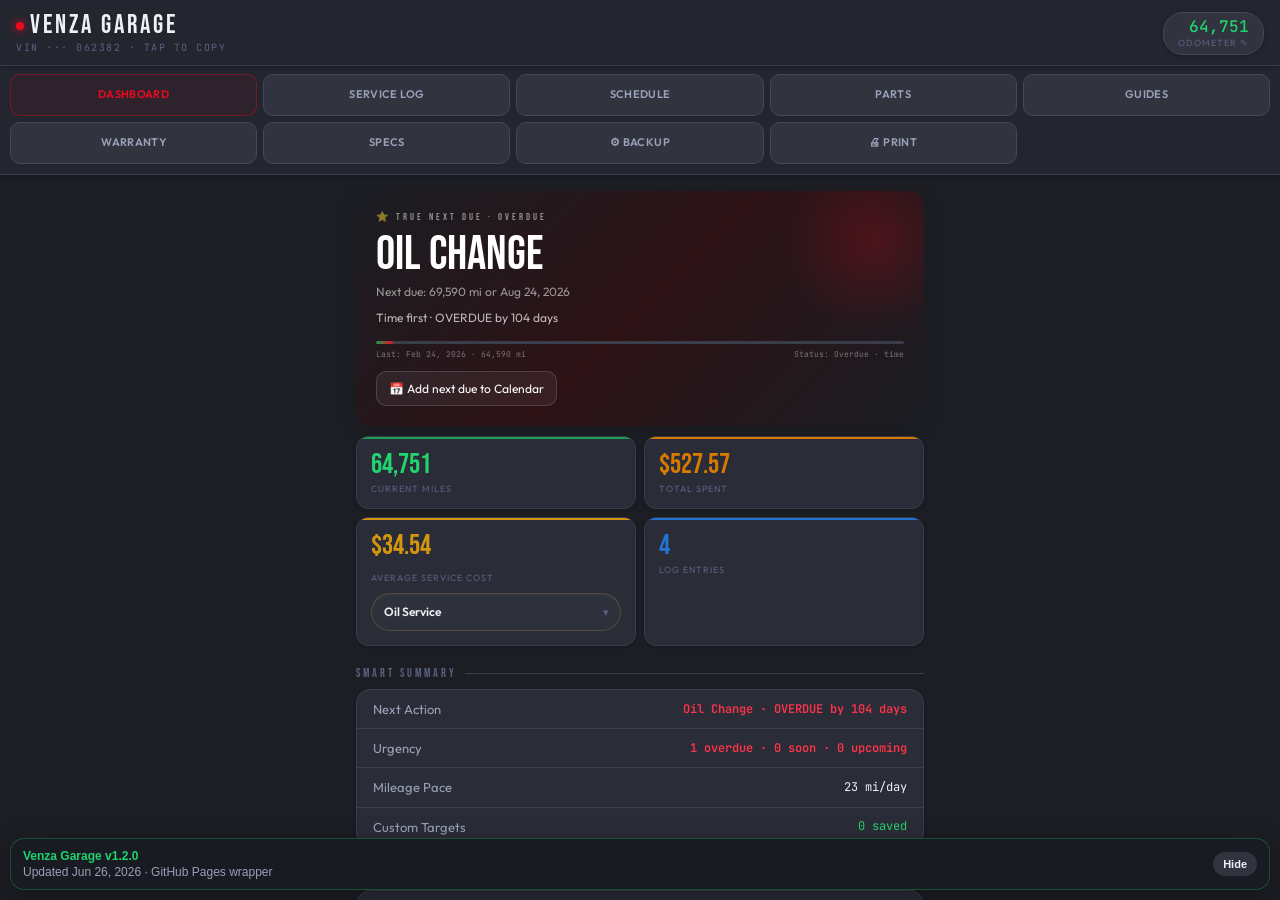
==== commit 02837d61: "Add Venza Garage version wrapper" ====
--- a/index.html
+++ b/index.html
@@ -3,3989 +3,17 @@
 <head>
 <meta charset="UTF-8">
 <meta name="viewport" content="width=device-width, initial-scale=1.0, viewport-fit=cover">
-<meta name="apple-mobile-web-app-capable" content="yes">
-<meta name="apple-mobile-web-app-status-bar-style" content="black">
-<meta name="apple-mobile-web-app-title" content="Venza">
-<title>Venza Garage</title>
-<link rel="preconnect" href="https://fonts.googleapis.com">
-<link href="https://fonts.googleapis.com/css2?family=Bebas+Neue&family=Outfit:wght@300;400;500;600;700&family=JetBrains+Mono:wght@400;500&display=swap" rel="stylesheet">
+<meta name="theme-color" content="#23262f">
+<title>Venza Garage v1.2.0</title>
 <style>
-/* ─── RESET & ROOT ─────────────────────────────────────────── */
-*,*::before,*::after{box-sizing:border-box;margin:0;padding:0;-webkit-tap-highlight-color:transparent}
-:root{
-  --bg:#1c1e24;
-  --bg1:#23262f;
-  --bg2:#2a2d38;
-  --bg3:#31343f;
-  --bg4:#3a3d4a;
-  --border:#3a3d4a;
-  --border2:#44475a;
-  --toyota:#eb0a1e;
-  --toyota2:#ff3347;
-  --gold:#d4960a;
-  --gold2:#f0b530;
-  --green:#1a9e52;
-  --green2:#22d46e;
-  --blue:#2272d4;
-  --blue2:#4d9eff;
-  --orange:#d97a00;
-  --orange2:#f59e0b;
-  --text:#eef0f5;
-  --text2:#9aa0b8;
-  --text3:#5a6080;
-  --shadow:0 2px 8px rgba(0,0,0,.3),0 4px 20px rgba(0,0,0,.2);
-  --shadow-sm:0 1px 4px rgba(0,0,0,.25);
-  --safe-top:env(safe-area-inset-top);
-  --safe-bot:env(safe-area-inset-bottom);
-}
-html{background:var(--bg);height:100%}
-body{
-  font-family:'Outfit',sans-serif;
-  background:var(--bg);
-  color:var(--text);
-  min-height:100%;
-  overflow-x:hidden;
-  -webkit-font-smoothing:antialiased;
-}
-button{cursor:pointer;border:none;background:none;font-family:inherit}
-
-/* ─── STATUS BAR SPACER ────────────────────────────────────── */
-.status-bar{
-  height:calc(var(--safe-top) + 0px);
-  background:var(--bg1);
-  min-height:0;
-}
-
-/* ─── HEADER ───────────────────────────────────────────────── */
-.header{
-  background:var(--bg1);
-  border-bottom:1px solid var(--border);
-  padding:12px 16px 10px;
-  display:flex;align-items:center;justify-content:space-between;
-  position:sticky;top:0;z-index:200;
-  box-shadow:var(--shadow-sm);
-}
-.header-left{}
-.header-logo{
-  font-family:'Bebas Neue',sans-serif;
-  font-size:26px;letter-spacing:3px;
-  color:var(--text);line-height:1;
-  display:flex;align-items:center;gap:6px;
-}
-.header-logo-dot{
-  width:8px;height:8px;border-radius:50%;
-  background:var(--toyota);
-  box-shadow:0 0 8px var(--toyota);
-  flex-shrink:0;
-}
-.header-sub{
-  font-size:10px;color:var(--text3);
-  letter-spacing:1.5px;text-transform:uppercase;
-  font-family:'JetBrains Mono',monospace;
-  margin-top:2px;
-}
-.mileage-pill{
-  background:var(--bg3);
-  border:1.5px solid var(--border2);
-  border-radius:20px;
-  padding:6px 14px;
-  text-align:right;
-  cursor:pointer;
-  transition:all .2s;
-  box-shadow:var(--shadow-sm);
-}
-.mileage-pill:active{opacity:.7;transform:scale(.97)}
-.mileage-pill:hover{border-color:var(--green2);background:var(--bg4)}
-.mi-num{
-  font-family:'JetBrains Mono',monospace;
-  font-size:16px;font-weight:500;
-  color:var(--green2);line-height:1;
-}
-.mi-label{font-size:9px;color:var(--text3);letter-spacing:1px;text-transform:uppercase;margin-top:2px}
-
-/* ─── NAV TABS ─────────────────────────────────────────────── */
-.nav-wrap{
-  position:sticky;top:65px;z-index:190;
-  background:var(--bg1);
-  border-bottom:1px solid var(--border);
-  box-shadow:var(--shadow-sm);
-}
-.nav{
-  display:grid;
-  grid-template-columns:repeat(5,minmax(0,1fr));
-  gap:6px;
-  padding:8px 10px 10px;
-}
-.nav-btn{
-  width:100%;
-  min-width:0;
-  padding:9px 6px;
-  font-family:'Outfit',sans-serif;
-  font-size:11px;font-weight:600;
-  color:var(--text2);
-  border:1px solid var(--border2);
-  border-radius:10px;
-  background:var(--bg3);
-  letter-spacing:.35px;
-  white-space:normal;
-  line-height:1.2;
-  text-align:center;
-  transition:all .2s;
-  text-transform:uppercase;
-  min-height:42px;
-  display:flex;
-  align-items:center;
-  justify-content:center;
-}
-.nav-btn.active{color:var(--toyota);border-color:rgba(235,10,30,.38);background:rgba(235,10,30,.06)}
-
-/* ─── PAGES ────────────────────────────────────────────────── */
-.page{display:none;padding:16px;max-width:600px;margin:0 auto;
-  padding-bottom:calc(24px + var(--safe-bot));}
-.page.active{display:block;animation:fadeUp .25s ease both}
-@keyframes fadeUp{from{opacity:0;transform:translateY(10px)}to{opacity:1;transform:translateY(0)}}
-
-/* ─── SHARED COMPONENTS ────────────────────────────────────── */
-.section-label{
-  font-family:'Bebas Neue',sans-serif;
-  font-size:12px;letter-spacing:3px;
-  color:var(--text3);
-  margin:20px 0 8px;
-  display:flex;align-items:center;gap:8px;
-}
-.section-label::after{content:'';flex:1;height:1px;background:var(--border)}
-
-.card{
-  background:var(--bg2);
-  border:1px solid var(--border);
-  border-radius:14px;
-  overflow:hidden;
-  margin-bottom:10px;
-  box-shadow:var(--shadow-sm);
-}
-.card-head{
-  padding:12px 16px 10px;
-  border-bottom:1px solid var(--border);
-  display:flex;align-items:center;justify-content:space-between;
-}
-.card-title{
-  font-family:'Bebas Neue',sans-serif;
-  font-size:14px;letter-spacing:2px;
-  color:var(--text2);
-}
-.card-body{padding:0}
-
-.row{
-  display:flex;align-items:center;justify-content:space-between;
-  padding:10px 16px;
-  border-bottom:1px solid var(--border);
-  gap:12px;
-}
-.row:last-child{border-bottom:none}
-.row-key{font-size:13px;color:var(--text2);flex-shrink:0;line-height:1.4}
-.row-val{
-  font-family:'JetBrains Mono',monospace;
-  font-size:12px;color:var(--text);
-  text-align:right;word-break:break-word;line-height:1.4;
-}
-.row-val.red{color:var(--toyota2);font-weight:600}
-.row-val.green{color:var(--green2)}
-.row-val.orange{color:var(--orange2)}
-.row-val.gold{color:var(--gold2)}
-
-/* ─── HERO CARD ────────────────────────────────────────────── */
-.hero{
-  background:linear-gradient(135deg,#1a1d23 0%,#2d1215 50%,#1a1d23 100%);
-  border:none;
-  border-radius:16px;
-  padding:20px;
-  margin-bottom:10px;
-  position:relative;
-  overflow:hidden;
-  box-shadow:0 4px 20px rgba(0,0,0,.15);
-}
-.hero::before{
-  content:'';
-  position:absolute;top:-40px;right:-40px;
-  width:180px;height:180px;
-  background:radial-gradient(circle,rgba(235,10,30,.2) 0%,transparent 70%);
-  pointer-events:none;
-}
-.hero-label{
-  font-family:'Bebas Neue',sans-serif;
-  font-size:10px;letter-spacing:3px;
-  color:rgba(255,255,255,.5);margin-bottom:8px;
-}
-.hero-mi{
-  font-family:'Bebas Neue',sans-serif;
-  font-size:48px;line-height:1;
-  color:#ffffff;
-}
-.hero-mi span{color:#ff6b7a}
-.hero-desc{font-size:12px;color:rgba(255,255,255,.55);margin-top:4px;line-height:1.5}
-.progress-track{
-  height:3px;background:var(--bg4);
-  border-radius:2px;margin-top:14px;overflow:hidden;
-}
-.progress-fill{
-  height:100%;
-  background:linear-gradient(90deg,var(--green) 0%,var(--toyota) 100%);
-  border-radius:2px;
-  transition:width 1.2s cubic-bezier(.25,.46,.45,.94);
-}
-.progress-labels{
-  display:flex;justify-content:space-between;gap:8px;flex-wrap:wrap;
-  margin-top:5px;
-  font-family:'JetBrains Mono',monospace;
-  font-size:8px;color:var(--text3);
-}
-
-/* ─── GAUGE GRID ───────────────────────────────────────────── */
-.gauges{
-  display:grid;grid-template-columns:1fr 1fr;
-  gap:8px;margin-bottom:10px;
-}
-.gauge{
-  background:var(--bg2);border:1px solid var(--border);
-  border-radius:12px;padding:14px;
-  position:relative;overflow:hidden;
-  box-shadow:var(--shadow-sm);
-}
-.gauge::after{
-  content:'';position:absolute;
-  top:0;left:0;right:0;height:2px;
-  background:var(--accent,var(--toyota));
-}
-.g-val{
-  font-family:'Bebas Neue',sans-serif;
-  font-size:28px;line-height:1;margin-bottom:4px;
-  color:var(--text);
-}
-.g-label{font-size:9px;color:var(--text3);letter-spacing:1px;text-transform:uppercase}
-
-/* ─── ALERT BOX ────────────────────────────────────────────── */
-.alert{
-  border-radius:10px;padding:12px 14px;
-  margin-bottom:10px;font-size:12px;
-  line-height:1.6;display:flex;gap:10px;align-items:flex-start;
-}
-.alert-icon{font-size:16px;flex-shrink:0;margin-top:1px}
-.alert-body{}
-.alert-title{font-weight:600;margin-bottom:2px;font-size:13px}
-.alert.red{background:rgba(235,10,30,.1);border:1px solid rgba(235,10,30,.25);color:#ff7080}
-.alert.green{background:rgba(34,212,110,.08);border:1px solid rgba(34,212,110,.2);color:var(--green2)}
-.alert.gold{background:rgba(212,150,10,.08);border:1px solid rgba(212,150,10,.2);color:var(--gold2)}
-.alert.blue{background:rgba(34,114,212,.1);border:1px solid rgba(34,114,212,.25);color:var(--blue2)}
-
-/* ─── SERVICE LOG ──────────────────────────────────────────── */
-.log-item{
-  background:var(--bg2);border:1px solid var(--border);
-  border-left:3px solid var(--green);
-  border-radius:10px;padding:14px 40px 14px 14px;margin-bottom:8px;
-  position:relative;
-  box-shadow:var(--shadow-sm);
-}
-.log-item.user-entry{border-left-color:var(--blue)}
-.log-top{display:flex;justify-content:space-between;align-items:flex-start;margin-bottom:6px;gap:8px}
-.log-date{font-family:'JetBrains Mono',monospace;font-size:11px;color:var(--text3)}
-.log-mi{font-family:'JetBrains Mono',monospace;font-size:12px;color:var(--green2);white-space:nowrap;font-weight:600}
-.log-type{
-  font-family:'Bebas Neue',sans-serif;
-  font-size:14px;letter-spacing:1px;
-  color:var(--text);margin-bottom:4px;
-}
-.log-desc{font-size:12px;color:var(--text2);line-height:1.5;margin-bottom:8px}
-.log-foot{display:flex;justify-content:space-between;align-items:center;flex-wrap:wrap;gap:6px}
-.log-shop{font-size:11px;color:var(--text3)}
-.log-cost{
-  font-family:'JetBrains Mono',monospace;
-  font-size:14px;font-weight:700;color:var(--orange2);
-}
-.log-link{font-size:11px;color:var(--blue2);text-decoration:none;font-weight:500}
-.delete-btn{
-  position:absolute;top:10px;right:10px;
-  color:#ffffff;
-  background:var(--toyota);
-  border-radius:50%;
-  width:22px;height:22px;
-  font-size:11px;font-weight:700;
-  display:flex;align-items:center;justify-content:center;
-  transition:all .2s;
-  opacity:0.7;
-  line-height:1;
-}
-.delete-btn:hover{opacity:1;transform:scale(1.1)}
-.delete-btn:active{transform:scale(.95)}
-.total-row{
-  background:var(--bg4);border:1px solid var(--border2);
-  border-radius:12px;padding:14px 16px;
-  display:flex;justify-content:space-between;align-items:center;
-  margin-top:4px;
-}
-.total-label{
-  font-family:'Bebas Neue',sans-serif;
-  font-size:13px;letter-spacing:2px;color:var(--text2);
-}
-.total-val{
-  font-family:'Bebas Neue',sans-serif;
-  font-size:26px;color:var(--text);
-}
-
-/* ─── FORM ─────────────────────────────────────────────────── */
-.form-section{
-  background:var(--bg2);border:1px solid var(--border);
-  border-radius:14px;padding:16px;margin-bottom:10px;
-  box-shadow:var(--shadow-sm);
-}
-.form-title{
-  font-family:'Bebas Neue',sans-serif;
-  font-size:16px;letter-spacing:2px;
-  color:var(--text);margin-bottom:16px;
-}
-.fl{margin-bottom:14px}
-.fl label{
-  display:block;font-size:10px;color:var(--text3);
-  letter-spacing:1.5px;text-transform:uppercase;
-  font-family:'Outfit',sans-serif;font-weight:600;
-  margin-bottom:6px;
-}
-.fi,.fs,.ft{
-  width:100%;background:var(--bg3);
-  border:1.5px solid var(--border2);border-radius:8px;
-  padding:11px 13px;color:var(--text);
-  font-family:'Outfit',sans-serif;font-size:14px;
-  outline:none;transition:border-color .2s,box-shadow .2s;
-  -webkit-appearance:none;
-  color-scheme:dark;
-}
-.fi:focus,.fs:focus,.ft:focus{
-  border-color:var(--toyota);
-  box-shadow:0 0 0 3px rgba(235,10,30,.1);
-}
-.ft{resize:vertical;min-height:76px}
-.fg2{display:grid;grid-template-columns:1fr 1fr;gap:10px}
-.btn-primary{
-  width:100%;padding:14px;
-  background:var(--toyota);color:#fff;
-  border-radius:10px;font-weight:700;font-size:15px;
-  letter-spacing:.5px;transition:all .2s;
-  font-family:'Outfit',sans-serif;
-}
-.btn-primary:active{transform:scale(.98);background:#c90019}
-.btn-ghost{
-  width:100%;padding:13px;
-  background:var(--bg3);color:var(--text2);
-  border:1.5px solid var(--border2);border-radius:10px;
-  font-size:14px;font-family:'Outfit',sans-serif;
-  transition:all .2s;
-}
-.btn-ghost:active{opacity:.7}
-.btn-row{display:grid;grid-template-columns:1fr 1fr;gap:10px;margin-top:4px}
-.item-builder{display:flex;flex-direction:column;gap:10px}
-.item-editor{background:rgba(255,255,255,.02);border:1px solid var(--border);border-radius:10px;padding:12px}
-.item-editor-top{display:flex;align-items:center;justify-content:space-between;gap:12px;margin-bottom:10px}
-.item-editor-title{font-size:11px;color:var(--text2);font-weight:600;letter-spacing:.5px}
-.item-remove{color:var(--toyota);font-size:11px;font-weight:700;border:1px solid rgba(235,10,30,.25);border-radius:999px;padding:4px 10px}
-.item-grid{display:grid;grid-template-columns:1fr 1fr;gap:10px}
-.item-check{display:flex;align-items:center;gap:8px;margin-top:10px;font-size:12px;color:var(--text2)}
-.item-check input{accent-color:var(--toyota);width:16px;height:16px}
-.item-builder-actions{display:grid;grid-template-columns:1fr;gap:8px;margin-top:2px}
-.item-add{width:100%;padding:11px 13px;background:var(--bg3);color:var(--text2);border:1.5px dashed var(--border2);border-radius:10px;font-size:13px;font-weight:600}
-.item-linked{display:inline-block;font-size:9px;padding:2px 7px;border-radius:5px;font-weight:700;letter-spacing:.5px;text-transform:uppercase;background:rgba(34,114,212,.1);color:var(--blue2);border:1px solid rgba(34,114,212,.25)}
-.log-parts{margin-top:10px;border-top:1px dashed var(--border);padding-top:10px;display:flex;flex-direction:column;gap:8px}
-.log-part{background:rgba(255,255,255,.02);border:1px solid var(--border);border-radius:8px;padding:9px 10px}
-.log-part-top{display:flex;justify-content:space-between;align-items:flex-start;gap:8px}
-.log-part-name{font-size:12px;color:var(--text);font-weight:600;line-height:1.45}
-.log-part-price{font-family:'JetBrains Mono',monospace;font-size:11px;color:var(--orange2);white-space:nowrap}
-.log-part-meta{font-size:10px;color:var(--text3);margin-top:3px;line-height:1.5}
-.log-part-link{font-size:10px;color:var(--blue2);text-decoration:none;display:inline-block;margin-top:4px}
-
-/* ─── UPCOMING ─────────────────────────────────────────────── */
-.svc-item{
-  display:flex;align-items:center;gap:12px;
-  padding:12px 16px;border-bottom:1px solid var(--border);
-}
-.svc-item:last-child{border-bottom:none}
-.svc-dot{
-  width:9px;height:9px;border-radius:50%;flex-shrink:0;
-}
-.svc-dot.next{background:var(--toyota);box-shadow:0 0 8px rgba(235,10,30,.6)}
-.svc-dot.watch{background:var(--orange2)}
-.svc-dot.routine{background:var(--green2)}
-.svc-dot.long{background:var(--text3)}
-.svc-info{flex:1}
-.svc-name{font-size:13px;color:var(--text);line-height:1.4}
-.svc-note{font-size:11px;color:var(--text3);margin-top:2px}
-.svc-right{text-align:right;flex-shrink:0}
-.svc-mi{
-  font-family:'JetBrains Mono',monospace;
-  font-size:11px;color:var(--text3);
-}
-.badge{
-  display:inline-block;
-  font-size:9px;padding:2px 7px;
-  border-radius:4px;font-weight:700;
-  letter-spacing:.5px;text-transform:uppercase;
-  margin-top:3px;
-}
-.badge.red{background:rgba(235,10,30,.15);color:#ff7080;border:1px solid rgba(235,10,30,.3)}
-.badge.orange{background:rgba(217,122,0,.12);color:var(--orange2);border:1px solid rgba(217,122,0,.3)}
-.badge.green{background:rgba(34,212,110,.1);color:var(--green2);border:1px solid rgba(34,212,110,.25)}
-.badge.gray{background:rgba(90,96,128,.2);color:var(--text3);border:1px solid rgba(90,96,128,.3)}
-
-/* ─── PARTS ────────────────────────────────────────────────── */
-.part-item{
-  padding:12px 16px;border-bottom:1px solid var(--border);
-}
-.part-item:last-child{border-bottom:none}
-.part-row1{display:flex;justify-content:space-between;align-items:flex-start;gap:8px;margin-bottom:3px}
-.part-name{font-size:13px;color:var(--text);font-weight:500}
-.part-price{
-  font-family:'JetBrains Mono',monospace;
-  font-size:13px;color:var(--orange2);
-  white-space:nowrap;flex-shrink:0;
-}
-.part-num{font-family:'JetBrains Mono',monospace;font-size:10px;color:var(--text3);margin-bottom:3px}
-.part-link{font-size:11px;color:var(--blue2);text-decoration:none}
-.part-missing{font-size:11px;color:var(--text3);font-style:italic}
-.inv-check{display:flex;align-items:center;gap:8px;font-size:12px;color:var(--text2);margin:4px 0 14px}
-.inv-row{padding:12px 16px;border-bottom:1px solid var(--border)}
-.inv-row:last-child{border-bottom:none}
-.inv-top{display:flex;justify-content:space-between;align-items:flex-start;gap:10px}
-.inv-name{font-size:13px;color:var(--text);font-weight:600;line-height:1.45}
-.inv-meta{font-size:10px;color:var(--text3);margin-top:4px;line-height:1.5}
-.inv-qty{font-family:'JetBrains Mono',monospace;font-size:11px;padding:4px 8px;border-radius:6px;border:1px solid var(--border2);background:var(--bg4);color:var(--text2);white-space:nowrap}
-.inv-qty.low{color:var(--orange2);border-color:rgba(245,158,11,.3)}
-.inv-qty.out{color:var(--toyota2);border-color:rgba(235,10,30,.3)}
-.inv-actions{display:flex;gap:8px;flex-wrap:wrap;margin-top:10px}
-.inv-btn{font-size:11px;border:1px solid var(--border2);border-radius:7px;padding:6px 10px;background:var(--bg3);color:var(--text2)}
-.inv-btn.danger{border-color:rgba(235,10,30,.35);color:var(--toyota2)}
-.suggest-card{background:var(--bg3);border:1px solid var(--border2);border-radius:10px;padding:10px 12px;margin-bottom:8px}
-.suggest-top{display:flex;justify-content:space-between;align-items:flex-start;gap:10px}
-.suggest-name{font-size:13px;color:var(--text);font-weight:600;line-height:1.45}
-.suggest-meta{font-size:10px;color:var(--text3);margin-top:4px;line-height:1.5}
-.suggest-btn{margin-top:8px;font-size:11px;border:1px solid rgba(34,212,110,.28);background:rgba(34,212,110,.08);color:var(--green2);border-radius:7px;padding:6px 10px}
-.selected-use{background:var(--bg2);border:1px solid var(--border);border-radius:10px;padding:10px 12px;margin-bottom:8px}
-.selected-use-top{display:flex;justify-content:space-between;align-items:flex-start;gap:10px}
-.selected-use-actions{display:flex;gap:8px;flex-wrap:wrap;margin-top:8px}
-.selected-use-btn{font-size:11px;border:1px solid var(--border2);background:var(--bg3);color:var(--text2);border-radius:7px;padding:5px 9px}
-.selected-use-btn.danger{border-color:rgba(235,10,30,.35);color:var(--toyota2)}
-.parts-badge{display:inline-block;font-size:9px;padding:2px 7px;border-radius:5px;font-weight:700;letter-spacing:.5px;text-transform:uppercase;margin-top:6px;background:rgba(212,150,10,.1);color:var(--gold2);border:1px solid rgba(212,150,10,.25)}
-.master-source-list{display:flex;flex-direction:column;gap:8px;margin-top:10px}
-.master-source{background:rgba(255,255,255,.03);border:1px solid var(--border);border-radius:8px;padding:9px 10px}
-.master-source-top{display:flex;justify-content:space-between;align-items:flex-start;gap:8px}
-.master-source-name{font-size:11px;color:var(--text);font-weight:600;line-height:1.45}
-.master-source-meta{font-size:10px;color:var(--text3);margin-top:3px;line-height:1.5}
-.master-source-price{font-family:'JetBrains Mono',monospace;font-size:11px;color:var(--orange2);white-space:nowrap}
-.master-editor-note{font-size:11px;color:var(--text3);margin-top:8px;line-height:1.6}
-.master-empty{padding:14px 16px;font-size:12px;color:var(--text3);line-height:1.6}
-
-/* ─── GUIDES ───────────────────────────────────────────────── */
-.guide-item{
-  background:var(--bg2);border:1px solid var(--border);
-  border-radius:12px;margin-bottom:8px;overflow:hidden;
-  box-shadow:var(--shadow-sm);
-}
-.guide-head{
-  display:flex;align-items:center;justify-content:space-between;
-  padding:14px 16px;cursor:pointer;
-  user-select:none;
-  transition:background .15s;
-}
-.guide-head:active{background:var(--bg3)}
-.guide-head-left{}
-.guide-title{
-  font-family:'Bebas Neue',sans-serif;
-  font-size:16px;letter-spacing:1.5px;color:var(--text);
-}
-.guide-meta{font-size:11px;color:var(--text3);margin-top:2px}
-.guide-chevron{
-  color:var(--text3);font-size:20px;
-  transition:transform .3s cubic-bezier(.25,.46,.45,.94);
-  flex-shrink:0;
-}
-.guide-item.open .guide-chevron{transform:rotate(180deg)}
-.guide-body{
-  display:none;
-  padding:0 16px 16px;
-  border-top:1px solid var(--border);
-  padding-top:14px;
-}
-.guide-item.open .guide-body{display:block}
-
-.step{display:flex;gap:12px;margin-bottom:13px;align-items:flex-start}
-.step:last-of-type{margin-bottom:0}
-.step-n{
-  width:22px;height:22px;border-radius:50%;
-  background:var(--toyota);color:#fff;
-  font-size:11px;font-weight:700;
-  display:flex;align-items:center;justify-content:center;
-  flex-shrink:0;margin-top:1px;
-}
-.step-t{font-size:13px;color:var(--text2);line-height:1.6}
-.step-t strong{color:var(--text)}
-.step-t code{
-  font-family:'JetBrains Mono',monospace;
-  font-size:11px;background:var(--bg4);
-  padding:1px 5px;border-radius:3px;color:var(--orange2);
-}
-.g-warn{
-  background:rgba(235,10,30,.08);border:1px solid rgba(235,10,30,.2);
-  border-radius:8px;padding:10px 12px;margin-bottom:12px;
-  font-size:12px;color:#ff8090;line-height:1.6;
-}
-.g-info{
-  background:rgba(34,114,212,.08);border:1px solid rgba(34,114,212,.2);
-  border-radius:8px;padding:10px 12px;margin-bottom:12px;
-  font-size:12px;color:var(--blue2);line-height:1.6;
-}
-.g-tip{
-  background:rgba(34,212,110,.07);border:1px solid rgba(34,212,110,.18);
-  border-radius:8px;padding:10px 12px;margin-top:12px;
-  font-size:12px;color:var(--green2);line-height:1.6;
-}
-.g-gold{
-  background:rgba(212,150,10,.08);border:1px solid rgba(212,150,10,.2);
-  border-radius:8px;padding:10px 12px;margin-bottom:12px;
-  font-size:12px;color:var(--gold2);line-height:1.6;
-}
-
-/* ─── WARRANTY ─────────────────────────────────────────────── */
-.warranty-card{
-  background:var(--bg2);border:1px solid var(--border);
-  border-radius:12px;margin-bottom:8px;overflow:hidden;
-  box-shadow:var(--shadow-sm);
-}
-.wc-head{
-  display:flex;align-items:center;gap:10px;
-  padding:14px 16px;border-bottom:1px solid var(--border);
-}
-.wc-icon{font-size:20px;flex-shrink:0}
-.wc-title{
-  font-family:'Bebas Neue',sans-serif;
-  font-size:15px;letter-spacing:1.5px;color:var(--text);
-}
-.wc-sub{font-size:11px;color:var(--text3);margin-top:1px}
-.wc-badge{
-  margin-left:auto;
-  font-family:'JetBrains Mono',monospace;
-  font-size:11px;
-  padding:4px 10px;border-radius:6px;
-  white-space:nowrap;flex-shrink:0;
-}
-.wc-badge.active{background:rgba(34,212,110,.1);color:var(--green2);border:1px solid rgba(34,212,110,.25)}
-.wc-badge.check{background:rgba(212,150,10,.1);color:var(--gold2);border:1px solid rgba(212,150,10,.25)}
-.wc-badge.expired{background:rgba(90,96,128,.15);color:var(--text3);border:1px solid rgba(90,96,128,.25)}
-.wc-body{padding:12px 16px}
-.wc-row{
-  display:flex;justify-content:space-between;
-  padding:7px 0;border-bottom:1px solid var(--border);
-  font-size:12px;gap:10px;
-}
-.wc-row:last-child{border-bottom:none}
-.wc-row-k{color:var(--text2)}
-.wc-row-v{
-  font-family:'JetBrains Mono',monospace;
-  color:var(--text);text-align:right;font-weight:500;font-size:11px;
-}
-
-/* ─── MODAL ────────────────────────────────────────────────── */
-.overlay{
-  display:none;position:fixed;inset:0;
-  background:rgba(0,0,0,.45);z-index:500;
-  align-items:flex-end;justify-content:center;
-  backdrop-filter:blur(6px);
-  -webkit-backdrop-filter:blur(6px);
-}
-.overlay.open{display:flex;animation:fadeIn .2s ease}
-@keyframes fadeIn{from{opacity:0}to{opacity:1}}
-.modal{
-  background:var(--bg2);
-  border:1px solid var(--border2);
-  border-radius:22px 22px 0 0;
-  padding:20px 16px;
-  padding-bottom:calc(24px + var(--safe-bot));
-  width:100%;max-width:500px;
-  max-height:85vh;
-  display:flex;flex-direction:column;
-  animation:slideUp .28s cubic-bezier(.25,.46,.45,.94);
-  box-shadow:0 -4px 30px rgba(0,0,0,.5);
-}
-.modal-scroll{
-  overflow-y:auto;
-  -webkit-overflow-scrolling:touch;
-  flex:1;
-  padding-right:2px;
-}
-@keyframes slideUp{from{transform:translateY(80px);opacity:0}to{transform:translateY(0);opacity:1}}
-.modal-title{
-  font-family:'Bebas Neue',sans-serif;
-  font-size:22px;letter-spacing:2px;
-  color:var(--text);
-  margin-bottom:14px;flex-shrink:0;
-}
-.modal-grip{
-  width:40px;height:4px;
-  background:var(--border2);border-radius:2px;
-  margin:0 auto 14px;flex-shrink:0;
-}
-
-/* ─── TOAST ────────────────────────────────────────────────── */
-.toast{
-  position:fixed;bottom:calc(80px + var(--safe-bot));left:50%;
-  transform:translateX(-50%) translateY(20px);
-  background:#1a1d23;border:1px solid #2d3142;
-  border-radius:12px;padding:11px 20px;
-  font-size:13px;color:#ffffff;font-weight:500;
-  white-space:nowrap;z-index:600;
-  opacity:0;transition:all .3s;pointer-events:none;
-  box-shadow:0 4px 20px rgba(0,0,0,.25);
-}
-.toast.show{opacity:1;transform:translateX(-50%) translateY(0)}
-
-/* ─── SCROLLBAR ────────────────────────────────────────────── */
-::-webkit-scrollbar{width:0;height:0}
-
-/* ─── TOYOTA SCHEDULE TABLE ────────────────────────────────── */
-.sched-table{width:100%;border-collapse:collapse;font-size:11px}
-.sched-table th{
-  background:var(--bg4);color:var(--text2);
-  padding:7px 8px;text-align:center;
-  font-family:'JetBrains Mono',monospace;font-size:10px;
-  border:1px solid var(--border);white-space:nowrap;
-}
-.sched-table td{
-  padding:7px 8px;border:1px solid var(--border);
-  text-align:center;vertical-align:middle;color:var(--text2);
-}
-.sched-table td:first-child{text-align:left;color:var(--text);font-size:12px}
-.sched-table tr:nth-child(even) td{background:rgba(255,255,255,.02)}
-.sched-check{color:var(--toyota);font-size:14px;font-weight:700}
-.sched-replace{color:var(--green2);font-size:14px;font-weight:700}
-.sched-inspect{color:var(--gold2);font-size:12px}
-.sched-note{font-size:10px;color:var(--text3)}
-.sched-wrap{overflow-x:auto;border-radius:10px;border:1px solid var(--border)}
-/* ─── SMART MAINTENANCE ITEM ────────────────────────────────── */
-.sm-item{
-  display:flex;align-items:center;gap:10px;
-  padding:9px 12px;border-radius:10px;
-  margin-bottom:6px;
-  border:1px solid var(--border);
-  background:var(--bg2);
-  box-shadow:none;
-}
-.sm-icon{font-size:18px;flex-shrink:0}
-.sm-info{flex:1;min-width:0}
-.sm-name{font-size:12px;color:var(--text);font-weight:600;
-  white-space:nowrap;overflow:hidden;text-overflow:ellipsis}
-.sm-detail{font-size:10px;color:var(--text3);margin-top:2px}
-.sm-badge{
-  font-family:"JetBrains Mono",monospace;
-  font-size:10px;padding:3px 8px;border-radius:6px;
-  white-space:nowrap;flex-shrink:0;font-weight:700;
-}
-.sm-overdue{background:rgba(235,10,30,.15);color:#ff7080;border:1px solid rgba(235,10,30,.3)}
-.sm-soon{background:rgba(217,122,0,.12);color:var(--orange2);border:1px solid rgba(217,122,0,.3)}
-.sm-upcoming{background:rgba(34,212,110,.1);color:var(--green2);border:1px solid rgba(34,212,110,.25)}
-.sm-future{background:var(--bg4);color:var(--text3);border:1px solid var(--border2)}
-
-/* ─── REMINDERS / CALENDAR ─────────────────────────────── */
-.hero-actions{display:flex;gap:8px;flex-wrap:wrap;margin-top:12px}
-.hero-mini{width:auto;padding:9px 12px;font-size:12px;border-color:rgba(255,255,255,.14);background:rgba(255,255,255,.06);color:#fff}
-.hero-mini:active{opacity:.75}
-.svc-actions{margin-top:8px;display:flex;gap:8px;flex-wrap:wrap}
-.mini-btn{font-size:11px;border:1px solid var(--border2);border-radius:7px;padding:6px 10px;background:var(--bg3);color:var(--text2)}
-.reminder-grid{display:grid;grid-template-columns:1fr;gap:10px}
-.reminder-card{background:var(--bg3);border:1px solid var(--border2);border-radius:12px;padding:12px}
-.reminder-card-title{font-family:'Bebas Neue',sans-serif;font-size:14px;letter-spacing:1.5px;color:var(--text);margin-bottom:6px}
-.reminder-card-copy{font-size:12px;color:var(--text2);line-height:1.65}
-.reminder-meta{margin-top:10px;display:grid;gap:6px}
-.reminder-row{display:flex;justify-content:space-between;gap:10px;font-size:11px;color:var(--text3)}
-.reminder-row strong{color:var(--text2);font-weight:600}
-.lock-note{font-size:11px;color:var(--green2);margin-top:8px;line-height:1.6}
+*{box-sizing:border-box}html,body{margin:0;height:100%;background:#1c1e24;color:#eef0f5;font-family:-apple-system,BlinkMacSystemFont,"Segoe UI",sans-serif}#versionBar{position:fixed;left:10px;right:10px;bottom:calc(10px + env(safe-area-inset-bottom));z-index:9999;display:flex;align-items:center;justify-content:space-between;gap:10px;padding:9px 12px;border:1px solid rgba(34,212,110,.28);border-radius:14px;background:rgba(24,28,34,.92);box-shadow:0 8px 28px rgba(0,0,0,.35);backdrop-filter:blur(10px);-webkit-backdrop-filter:blur(10px);font-size:12px;line-height:1.35}#versionBar strong{color:#22d46e;font-weight:700}#versionBar span{color:#9aa0b8}#versionBar button{border:0;border-radius:999px;background:#31343f;color:#eef0f5;padding:6px 10px;font-weight:700;font-size:11px}iframe{width:100%;height:100%;border:0;display:block;background:#1c1e24}@media(max-width:430px){#versionBar{font-size:11px;left:8px;right:8px;padding:8px 10px}#versionBar button{padding:5px 9px}}
 </style>
 </head>
 <body>
-
-<div class="status-bar"></div>
-
-<!-- HEADER -->
-<header class="header">
-  <div class="header-left">
-    <div class="header-logo">
-      <div class="header-logo-dot"></div>
-      VENZA GARAGE
-    </div>
-    <div class="header-sub" onclick="copyVIN()" style="cursor:pointer" title="Tap to copy VIN">VIN ··· 062382 · tap to copy</div>
-  </div>
-  <div class="mileage-pill" onclick="openMiModal()">
-    <div class="mi-num" id="topMi">64,751</div>
-    <div class="mi-label">odometer ✎</div>
-  </div>
-</header>
-
-<!-- NAV -->
-<div class="nav-wrap">
-  <nav class="nav">
-    <button class="nav-btn active" onclick="go('dash')">Dashboard</button>
-    <button class="nav-btn" onclick="go('log')">Service Log</button>
-    <button class="nav-btn" onclick="go('upcoming')">Schedule</button>
-    <button class="nav-btn" onclick="go('parts')">Parts</button>
-    <button class="nav-btn" onclick="go('guides')">Guides</button>
-    <button class="nav-btn" onclick="go('warranty')">Warranty</button>
-    <button class="nav-btn" onclick="go('specs')">Specs</button>
-    <button class="nav-btn" onclick="go('backup')">⚙ Backup</button>
-    <button class="nav-btn" onclick="go('printlog')">🖨 Print</button>
-    <button class="nav-btn" onclick="go('shop')">🛒 Shopping</button>
-  </nav>
+<iframe src="./venza.html?v=1.2.0" title="Venza Garage"></iframe>
+<div id="versionBar" role="status" aria-label="Venza Garage app version">
+  <div><strong>Venza Garage v1.2.0</strong><br><span>Updated Jun 26, 2026 · GitHub Pages wrapper</span></div>
+  <button type="button" onclick="this.parentElement.remove()">Hide</button>
 </div>
-
-<!-- ═══ DASHBOARD ═══════════════════════════════════════════════ -->
-<div id="page-dash" class="page active">
-
-  <div class="hero">
-    <div class="hero-label" id="dHeroLabel">⭐ True Next Due</div>
-    <div class="hero-mi" id="dHeroTitle">Oil Change</div>
-    <div class="hero-desc" id="dHeroDue">Next due: 69,590 mi or Aug 24, 2026</div>
-    <div class="hero-desc" id="dHeroTrigger" style="margin-top:8px;color:rgba(255,255,255,.7)">Mileage first · Due in 4,839 mi</div>
-    <div class="progress-track">
-      <div class="progress-fill" id="dProgress" style="width:0%"></div>
-    </div>
-    <div class="progress-labels">
-      <span id="dLast" style="color:rgba(255,255,255,.4)">Last: Feb 24, 2026 · 64,590 mi</span>
-      <span id="dRemain" style="color:rgba(255,255,255,.4)">Status: Future</span>
-    </div>
-    <div class="hero-actions">
-      <button class="btn-ghost hero-mini" id="heroCalendarBtn" onclick="downloadNextDueCalendar()">📅 Add next due to Calendar</button>
-    </div>
-  </div>
-
-  <div class="gauges">
-    <div class="gauge" style="--accent:var(--green)">
-      <div class="g-val" id="dMi" style="color:var(--green2)">64,751</div>
-      <div class="g-label">Current Miles</div>
-    </div>
-    <div class="gauge" style="--accent:var(--orange)">
-      <div class="g-val" style="color:var(--orange)" id="dTotal">$527.57</div>
-      <div class="g-label">Total Spent</div>
-    </div>
-    <div class="gauge" style="--accent:var(--gold)">
-      <div class="g-val" style="color:var(--gold)" id="dOilCost">$34.54</div>
-      <div class="g-label">Avg Oil Change</div>
-    </div>
-    <div class="gauge" style="--accent:var(--blue)">
-      <div class="g-val" style="color:var(--blue)" id="dCount">4</div>
-      <div class="g-label">Log Entries</div>
-    </div>
-  </div>
-
-  <div class="section-label">Quick Specs</div>
-  <div class="card">
-    <div class="card-body">
-      <div class="row"><span class="row-key">Required Oil</span><span class="row-val red">0W-16 FULL SYN ONLY</span></div>
-      <div class="row"><span class="row-key">Oil Capacity</span><span class="row-val">4.8 qt (add 4.5 first)</span></div>
-      <div class="row"><span class="row-key">Lug Nut Torque</span><span class="row-val orange">80 ft-lbs</span></div>
-      <div class="row"><span class="row-key">Tire Pressure</span><span class="row-val">33 PSI F / 33 PSI R</span></div>
-      <div class="row"><span class="row-key">Fuel Type</span><span class="row-val green">Regular 87 · Top Tier</span></div>
-      <div class="row"><span class="row-key">Timing</span><span class="row-val green">Chain — No Service</span></div>
-    </div>
-  </div>
-
-  <div class="section-label">Recent Inspection (02/24/26)</div>
-  <div class="card">
-    <div class="card-body">
-      <div class="row"><span class="row-key">Brake Pads (all 4)</span><span class="row-val green">7 mm — Good</span></div>
-      <div class="row"><span class="row-key">Tread LF/RF/LR</span><span class="row-val orange">6/32" — Monitor</span></div>
-      <div class="row"><span class="row-key">Tread RR</span><span class="row-val orange">7/32" — Monitor</span></div>
-      <div class="row"><span class="row-key">HV Battery Filter</span><span class="row-val green">OK</span></div>
-    </div>
-  </div>
-</div>
-
-<!-- ═══ SERVICE LOG ══════════════════════════════════════════════ -->
-<div id="page-log" class="page">
-  <button class="btn-primary" onclick="go('add')" style="margin-bottom:14px">＋ Add Service Entry</button>
-  <div id="logList"></div>
-  <div class="total-row">
-    <span class="total-label">Total Invested</span>
-    <span class="total-val" id="totalVal">$527.57</span>
-  </div>
-</div>
-
-<!-- ═══ ADD ENTRY ════════════════════════════════════════════════ -->
-<div id="page-add" class="page">
-  <div class="form-section">
-    <div class="form-title">New Service Entry</div>
-    <div class="alert blue" style="margin-bottom:16px">
-      <div class="alert-icon">💡</div>
-      <div>Use your live inventory for parts you already bought. When you save this service, stock is deducted automatically.</div>
-    </div>
-    <div class="fg2">
-      <div class="fl"><label>Date</label><input type="date" class="fi" id="fDate"></div>
-      <div class="fl"><label>Mileage</label><input type="number" class="fi" id="fMi" placeholder="64751"></div>
-    </div>
-    <div class="fl">
-      <label>Service Type</label>
-      <select class="fs" id="fType" onchange="prefill()">
-        <option value="">— Select type —</option>
-        <option value="oiltires">Oil Change + Tire Rotation + Inspection</option>
-        <option value="oil">Oil Change Only</option>
-        <option value="tires">Tire Rotation</option>
-        <option value="cabin">Cabin Air Filter</option>
-        <option value="engine_filter">Engine Air Filter</option>
-        <option value="trans">Transmission Fluid D&F</option>
-        <option value="diff">Rear Differential D&F</option>
-        <option value="coolant">Engine Coolant Drain & Fill</option>
-        <option value="inv_coolant">Inverter Coolant Drain & Fill</option>
-        <option value="alignment">Wheel Alignment</option>
-        <option value="tires_new">New Tires</option>
-        <option value="brakes">Brake Service</option>
-        <option value="plugs">Spark Plugs</option>
-        <option value="hvfilter_inspect">HV Battery Cooling Filter — Inspect</option>
-        <option value="hvfilter_clean">HV Battery Cooling Filter — Clean</option>
-        <option value="valvomax">ValvoMax Drain Valve Install</option>
-        <option value="wipers">Wiper Blades</option>
-        <option value="other">Other</option>
-      </select>
-    </div>
-    <div class="fl" id="inventorySuggestBlock" style="display:none">
-      <label>Inventory Suggestions</label>
-      <div id="inventorySuggestList"></div>
-      <div id="inventorySelectedList" style="margin-top:8px"></div>
-      <div style="font-size:11px;color:var(--text3);margin-top:8px;line-height:1.6">Tap any part you already have on hand. Saving this service deducts inventory automatically.</div>
-    </div>
-    <div class="fl">
-      <label>Description / Details</label>
-      <textarea class="ft" id="fDesc" placeholder="Parts used, part numbers, shop notes..."></textarea>
-    </div>
-    <div class="fg2">
-      <div class="fl"><label>Cost ($)</label><input type="number" class="fi" id="fCost" placeholder="0.00" step="0.01"></div>
-      <div class="fl"><label>Shop / DIY</label><input type="text" class="fi" id="fShop" placeholder="DIY or shop name"></div>
-    </div>
-    <div class="fl">
-      <label>Purchased Items / Links (optional)</label>
-      <div class="item-builder" id="fItemsList"></div>
-      <div class="item-builder-actions">
-        <button type="button" class="item-add" onclick="addItemRow()">＋ Add Purchased Item</button>
-      </div>
-      <div style="font-size:11px;color:var(--text3);margin-top:8px;line-height:1.6">Tip: linked inventory rows deduct automatically when saved. You can still edit the row before saving if you need to fix quantity, link, or price.</div>
-    </div>
-    <!-- RECEIPT PHOTO UPLOAD -->
-    <div class="fl">
-      <label>Receipt / Photo (optional)</label>
-      <div id="fPhotoArea" style="border:2px dashed var(--border2);border-radius:10px;
-           padding:16px;text-align:center;cursor:pointer;transition:all .2s;background:var(--bg3)"
-           onclick="document.getElementById('fPhotoInput').click()"
-           ondragover="event.preventDefault();this.style.borderColor='var(--toyota)'"
-           ondragleave="this.style.borderColor='var(--border2)'"
-           ondrop="handlePhotoDrop(event)">
-        <div id="fPhotoPreview" style="display:none">
-          <img id="fPhotoImg" style="max-width:100%;max-height:180px;border-radius:8px;object-fit:contain">
-          <div style="margin-top:8px;display:flex;gap:8px;justify-content:center">
-            <button onclick="event.stopPropagation();clearPhoto()" style="font-size:11px;color:var(--toyota);background:none;border:none;cursor:pointer;padding:4px 8px">✕ Remove</button>
-          </div>
-        </div>
-        <div id="fPhotoPlaceholder">
-          <div style="font-size:28px;margin-bottom:6px">📷</div>
-          <div style="font-size:13px;color:var(--text2);font-weight:500">Tap to add receipt photo</div>
-          <div style="font-size:11px;color:var(--text3);margin-top:3px">Camera or Photo Library · Stored locally · Included in PDF</div>
-        </div>
-      </div>
-      <input type="file" id="fPhotoInput" accept="image/*" style="display:none" onchange="handlePhotoSelect(this)">
-    </div>
-    <div class="btn-row">
-      <button class="btn-ghost" onclick="go('log')">Cancel</button>
-      <button class="btn-primary" onclick="saveEntry()">Save Entry</button>
-    </div>
-  </div>
-</div>
-
-<!-- ═══ SMART SHOPPING LIST ══════════════════════════════════════ -->
-<div id="page-shop" class="page">
-  <div id="shopContent"></div>
-</div>
-
-<!-- ═══ UPCOMING SCHEDULE ════════════════════════════════════════ -->
-<div id="page-upcoming" class="page">
-
-  <div class="section-label">Recurring Schedule</div>
-  <div class="card">
-    <div class="card-body" id="upcomingRecurringList"></div>
-  </div>
-
-  <div class="section-label">Watch Items</div>
-  <div class="card">
-    <div class="card-body" id="upcomingWatchList"></div>
-  </div>
-
-<div class="section-label">Official Toyota Schedule (from manual)</div>
-  <div class="alert gold">
-    <div class="alert-icon">📋</div>
-    <div><strong>Toyota Official:</strong> Oil change every 10,000 mi / 12 months when using 0W-16. You've chosen 5,000 mi — more conservative and perfectly valid.</div>
-  </div>
-  <div class="sched-wrap">
-    <table class="sched-table">
-      <tr>
-        <th>Service Item</th>
-        <th>5k</th><th>10k</th><th>15k</th><th>20k</th><th>30k</th><th>60k</th><th>90k</th><th>100k</th><th>120k</th>
-      </tr>
-      <tr>
-        <td>Engine Oil & Filter <span class="sched-note">(0W-16)</span></td>
-        <td>—</td><td class="sched-replace">R</td><td>—</td><td class="sched-replace">R</td><td class="sched-replace">R</td><td class="sched-replace">R</td><td class="sched-replace">R</td><td class="sched-replace">R</td><td class="sched-replace">R</td>
-      </tr>
-      <tr>
-        <td>Tire Rotation</td>
-        <td class="sched-check">✓</td><td class="sched-check">✓</td><td class="sched-check">✓</td><td class="sched-check">✓</td><td class="sched-check">✓</td><td class="sched-check">✓</td><td class="sched-check">✓</td><td class="sched-check">✓</td><td class="sched-check">✓</td>
-      </tr>
-      <tr>
-        <td>HV Battery Filter — Inspect</td>
-        <td class="sched-inspect">I</td><td class="sched-inspect">I</td><td class="sched-inspect">I</td><td class="sched-inspect">I</td><td class="sched-inspect">I</td><td class="sched-inspect">I</td><td class="sched-inspect">I</td><td class="sched-inspect">I</td><td class="sched-inspect">I</td>
-      </tr>
-      <tr>
-        <td>HV Battery Filter — Clean</td>
-        <td>—</td><td>—</td><td>—</td><td class="sched-replace">C</td><td>—</td><td class="sched-replace">C</td><td>—</td><td class="sched-replace">C</td><td class="sched-replace">C</td>
-      </tr>
-      <tr>
-        <td>Cabin Air Filter</td>
-        <td>—</td><td>—</td><td class="sched-inspect">I</td><td>—</td><td class="sched-replace">R</td><td class="sched-replace">R</td><td class="sched-replace">R</td><td>—</td><td class="sched-replace">R</td>
-      </tr>
-      <tr>
-        <td>Engine Air Filter</td>
-        <td>—</td><td>—</td><td>—</td><td>—</td><td class="sched-replace">R</td><td class="sched-replace">R</td><td class="sched-replace">R</td><td>—</td><td class="sched-replace">R</td>
-      </tr>
-      <tr>
-        <td>Brake Inspection</td>
-        <td class="sched-inspect">I</td><td class="sched-inspect">I</td><td class="sched-inspect">I</td><td class="sched-inspect">I</td><td class="sched-inspect">I</td><td class="sched-inspect">I</td><td class="sched-inspect">I</td><td class="sched-inspect">I</td><td class="sched-inspect">I</td>
-      </tr>
-      <tr>
-        <td>Engine/Inverter Coolant</td>
-        <td>—</td><td>—</td><td>—</td><td>—</td><td>—</td><td>—</td><td>—</td><td class="sched-replace">R</td><td>—</td>
-      </tr>
-      <tr>
-        <td>Spark Plugs</td>
-        <td>—</td><td>—</td><td>—</td><td>—</td><td>—</td><td>—</td><td>—</td><td>—</td><td class="sched-replace">R</td>
-      </tr>
-    </table>
-  </div>
-  <div style="font-size:10px;color:var(--text3);margin-top:6px;line-height:1.6">
-    I = Inspect · R = Replace · C = Clean · Source: 2021 Toyota Venza Warranty & Maintenance Guide
-  </div>
-</div>
-
-<!-- ═══ PARTS ═════════════════════════════════════════════════════ -->
-<div id="page-parts" class="page">
-
-  <div class="section-label">Inventory On Hand</div>
-  <div class="alert blue">
-    <div class="alert-icon">📦</div>
-    <div><strong>Buy ahead and track stock.</strong> Save parts here when you catch a sale. When you use them in a service entry, stock is deducted automatically.</div>
-  </div>
-
-  <div class="form-section">
-    <input type="hidden" id="invEditId">
-    <input type="hidden" id="invMasterPartId">
-    <div class="form-title" id="invFormTitle">Add Inventory Item</div>
-    <div style="font-size:11px;color:var(--text3);margin-bottom:14px;line-height:1.6">Saving inventory automatically links to the editable master parts database below. If the part already exists there, the app stacks the new store/link as another saved source instead of creating a duplicate.</div>
-    <div class="fg2">
-      <div class="fl"><label>Item Name</label><input type="text" class="fi" id="invName" placeholder="Mobil 1 0W-16 Full Synthetic 5 qt"></div>
-      <div class="fl">
-        <label>Service Type</label>
-        <select class="fs" id="invType">
-          <option value="oil">Oil Change</option>
-          <option value="oiltires">Oil + Rotation + Inspection</option>
-          <option value="tires">Tire Rotation</option>
-          <option value="cabin">Cabin Air Filter</option>
-          <option value="engine_filter">Engine Air Filter</option>
-          <option value="trans">Transmission Fluid D&F</option>
-          <option value="diff">Rear Differential D&F</option>
-          <option value="coolant">Engine Coolant D&F</option>
-          <option value="inv_coolant">Inverter Coolant D&F</option>
-          <option value="alignment">Wheel Alignment</option>
-          <option value="tires_new">New Tires</option>
-          <option value="brakes">Brake Service</option>
-          <option value="plugs">Spark Plugs</option>
-          <option value="hvfilter_inspect">HV Battery Filter — Inspect</option>
-          <option value="hvfilter_clean">HV Battery Filter — Clean</option>
-          <option value="valvomax">ValvoMax Install</option>
-          <option value="wipers">Wiper Blades</option>
-          <option value="other">Other</option>
-        </select>
-      </div>
-    </div>
-    <div class="fg2">
-      <div class="fl"><label>Qty On Hand (units)</label><input type="number" class="fi" id="invQty" min="0" step="1" placeholder="1"></div>
-      <div class="fl"><label>Unit Price ($ per unit)</label><input type="number" class="fi" id="invCost" step="0.01" placeholder="27.97"></div>
-    </div>
-    <div class="fg2">
-      <div class="fl"><label>Part #</label><input type="text" class="fi" id="invPart" placeholder="90915-YZZN1"></div>
-      <div class="fl"><label>Store</label><input type="text" class="fi" id="invStore" placeholder="Walmart / Toyota / Amazon"></div>
-    </div>
-    <div class="fl"><label>Link</label><input type="url" class="fi" id="invLink" placeholder="https://..."></div>
-    <div class="fl"><label>Notes</label><textarea class="ft" id="invNote" placeholder="Optional note..."></textarea></div>
-    <label class="inv-check"><input type="checkbox" id="invOilAvg"> Count this item in Avg Oil Change when used</label>
-    <div style="font-size:11px;color:var(--text3);margin-bottom:14px;line-height:1.6">Use this for consumables like oil, oil filters, drain washers, and other parts you want included in your running oil-change average.</div>
-    <div class="btn-row">
-      <button class="btn-ghost" onclick="clearInventoryForm()">Clear</button>
-      <button class="btn-primary" onclick="saveInventoryItem()">Save Item</button>
-    </div>
-  </div>
-
-  <div class="card">
-    <div class="card-head">
-      <div class="card-title">Inventory Database</div>
-      <div id="inventorySummary" style="font-size:11px;color:var(--text3)">0 items</div>
-    </div>
-    <div class="card-body" id="inventoryList"></div>
-  </div>
-
-  <div class="section-label">Master Parts Database</div>
-  <div class="alert gold">
-    <div class="alert-icon">🧠</div>
-    <div><strong>Editable master references.</strong> These are your long-term reference parts. Buying something through Inventory automatically creates or updates the matching master part here, and saved store links stack up over time.</div>
-  </div>
-
-  <div class="form-section" id="masterPartEditorWrap" style="display:none">
-    <input type="hidden" id="mpEditId">
-    <div class="form-title" id="mpFormTitle">Edit Master Part</div>
-    <div class="fg2">
-      <div class="fl"><label>Master Part Name</label><input type="text" class="fi" id="mpName" placeholder="Mobil 1 0W-16 Full Synthetic 5 qt"></div>
-      <div class="fl">
-        <label>Default Service Type</label>
-        <select class="fs" id="mpType">
-          <option value="oil">Oil Change</option>
-          <option value="oiltires">Oil + Rotation + Inspection</option>
-          <option value="tires">Tire Rotation</option>
-          <option value="cabin">Cabin Air Filter</option>
-          <option value="engine_filter">Engine Air Filter</option>
-          <option value="trans">Transmission Fluid D&F</option>
-          <option value="diff">Rear Differential D&F</option>
-          <option value="coolant">Engine Coolant D&F</option>
-          <option value="inv_coolant">Inverter Coolant D&F</option>
-          <option value="alignment">Wheel Alignment</option>
-          <option value="tires_new">New Tires</option>
-          <option value="brakes">Brake Service</option>
-          <option value="plugs">Spark Plugs</option>
-          <option value="hvfilter_inspect">HV Battery Filter — Inspect</option>
-          <option value="hvfilter_clean">HV Battery Filter — Clean</option>
-          <option value="valvomax">ValvoMax Install</option>
-          <option value="wipers">Wiper Blades</option>
-          <option value="other">Other</option>
-        </select>
-      </div>
-    </div>
-    <div class="fg2">
-      <div class="fl">
-        <label>Category</label>
-        <select class="fs" id="mpCategory">
-          <option value="fluids_filters">Fluids & Filters</option>
-          <option value="valvomax">ValvoMax</option>
-          <option value="tools">Tools</option>
-          <option value="consumables">Consumables</option>
-          <option value="other">Other</option>
-        </select>
-      </div>
-      <div class="fl"><label>Part # / SKU</label><input type="text" class="fi" id="mpPart" placeholder="90915-YZZN1"></div>
-    </div>
-    <div class="fg2">
-      <div class="fl"><label>Default Price ($ per unit)</label><input type="number" class="fi" id="mpCost" step="0.01" placeholder="27.97"></div>
-      <div class="fl"><label>Status Label</label><input type="text" class="fi" id="mpStatus" placeholder="Purchased / Recommended / Dealer"></div>
-    </div>
-    <div class="fl"><label>Notes</label><textarea class="ft" id="mpNote" placeholder="Reference note, fitment note, or reminder..."></textarea></div>
-    <label class="inv-check"><input type="checkbox" id="mpOilAvg"> Count this part in Avg Oil Change by default</label>
-    <div class="master-editor-note">This editor stays hidden until you open a part from the database below. New parts are usually created automatically by saving an inventory item.</div>
-    <div class="btn-row">
-      <button class="btn-ghost" onclick="closeMasterPartEditor()">Cancel</button>
-      <button class="btn-primary" onclick="saveMasterPart()">Save Master Part</button>
-    </div>
-  </div>
-
-  <div class="card">
-    <div class="card-head">
-      <div class="card-title">Master Parts</div>
-      <div id="masterPartsSummary" style="font-size:11px;color:var(--text3)">0 parts</div>
-    </div>
-    <div class="card-body" id="masterPartsList"></div>
-  </div>
-
-  <div class="section-label">Free Oil Disposal</div>
-  <div class="card"><div class="card-body">
-    <div class="row"><span class="row-key">AutoZone — Webb City</span><span class="row-val" style="font-size:10px">1024 S Madison St · (417) 673-3290</span></div>
-    <div class="row"><span class="row-key">O'Reilly — Webb City</span><span class="row-val" style="font-size:10px">1001 S Madison St · (417) 673-4972</span></div>
-  </div></div>
-</div>
-
-<!-- ═══ GUIDES ════════════════════════════════════════════════════ -->
-<div id="page-guides" class="page">
-
-  <!-- OIL CHANGE -->
-  <div class="guide-item">
-    <div class="guide-head" onclick="toggleGuide(this)">
-      <div class="guide-head-left">
-        <div class="guide-title">🔧 Oil Change — ValvoMax</div>
-        <div class="guide-meta">Every 5,000 mi (custom) · ~30 min · $34.54 · Toyota spec: 10k/12 mo</div>
-      </div>
-      <div class="guide-chevron">▾</div>
-    </div>
-    <div class="guide-body">
-      <div class="g-warn"><strong>⚠ OIL ONLY:</strong> SAE 0W-16 Full Synthetic — Mobil 1 5 qt from Walmart. The 0W-20 label looks nearly identical. Verify before pouring. Toyota manual confirms: 0W-20 only acceptable as one-time emergency substitute.</div>
-      <div class="g-info"><strong>Parts:</strong> Mobil 1 0W-16 (5 qt) · Filter 90915-YZZN1 · ValvoMax drain bag kit · Fresh gloves + rags</div>
-      <div class="step"><div class="step-n">1</div><div class="step-t"><strong>Confirm oil label</strong> — verify <code>0W-16</code> in bold on jug. Double-check before opening.</div></div>
-      <div class="step"><div class="step-n">2</div><div class="step-t"><strong>Warm engine 5–10 min</strong>, then shut off and cool 10–15 min. Oil should be warm (flows better) but not scalding hot.</div></div>
-      <div class="step"><div class="step-n">3</div><div class="step-t"><strong>Drive onto ramps</strong>, apply parking brake firmly, place wheel chocks behind rear tires.</div></div>
-      <div class="step"><div class="step-n">4</div><div class="step-t"><strong>Crack oil filler cap</strong> on top of engine — do not remove, just loosen to allow air flow during drain.</div></div>
-      <div class="step"><div class="step-n">5</div><div class="step-t"><strong>Remove undercover panel</strong> — 4 screws, <code>10mm socket</code>. Snug only when reinstalling. Never overtighten plastic fasteners.</div></div>
-      <div class="step"><div class="step-n">6</div><div class="step-t"><strong>Attach ValvoMax drain bag</strong> — screw drain tube onto valve clockwise. Oil flows automatically. Let drain <strong>15 full minutes</strong> for complete drain.</div></div>
-      <div class="step"><div class="step-n">7</div><div class="step-t"><strong>Swap filter while draining</strong> — Smart Jerry wrench, <strong>HEX side only</strong> to break loose (never use the square drive to loosen — can fracture). Hand-thread new filter then tighten to <code>13 ft-lbs</code> (18 Nm) or hand-snug + ¾ turn.</div></div>
-      <div class="step"><div class="step-n">8</div><div class="step-t"><strong>Close drain valve</strong> — unscrew drain tube counterclockwise. Oil stops instantly. Reinstall the steel safety cap hand-tight.</div></div>
-      <div class="step"><div class="step-n">9</div><div class="step-t"><strong>Reinstall undercover</strong> — 4 screws, 10mm, finger-snug only. Do not torque plastic.</div></div>
-      <div class="step"><div class="step-n">10</div><div class="step-t"><strong>Lower vehicle, add 4.5 qt</strong> of 0W-16. Start engine, idle 60–90 sec, shut off. Wait 5 min. Check dipstick — top off to <strong>upper hole</strong>. Total target: 4.8 qt.</div></div>
-      <div class="step"><div class="step-n">11</div><div class="step-t"><strong>Visual leak check</strong> — inspect under car around drain valve and filter. Should be completely dry.</div></div>
-      <div class="step"><div class="step-n">12</div><div class="step-t"><strong>Reset oil life</strong> — Settings → Vehicle → Maintenance Reset → Oil Maintenance Required.</div></div>
-      <div class="step"><div class="step-n">13</div><div class="step-t"><strong>Dispose free</strong> at AutoZone or O'Reilly in Webb City. Sealed container — they pump it out and accept used filters too.</div></div>
-      <div class="g-tip">💡 <strong>Dipstick (yellow handle):</strong> Upper hole = FULL. Lower hole = ADD. Always wipe, reinsert fully, pull again — first pull gives false high reading. Slightly under full is safer than overfilled.</div>
-    </div>
-  </div>
-
-  <!-- COOLANT -->
-  <div class="guide-item">
-    <div class="guide-head" onclick="toggleGuide(this)">
-      <div class="guide-head-left">
-        <div class="guide-title">🌡️ Engine Coolant Drain & Fill</div>
-        <div class="guide-meta">Due ~100,000 mi / 120 months · Car Care Nut method</div>
-      </div>
-      <div class="guide-chevron">▾</div>
-    </div>
-    <div class="guide-body">
-      <div class="g-warn"><strong>⚠ FLUID ONLY:</strong> Toyota Super Long Life Coolant (SLLC) Part# 00272-SLLC2 — pink, pre-mixed 50/50. DO NOT use universal green/orange coolants. Toyota manual specifies SLLC or "similar non-silicate, non-amine, non-borate ethylene-glycol with long-life hybrid organic acid technology."</div>
-      <div class="g-info"><strong>Important:</strong> Venza Hybrid has TWO separate cooling systems — Engine coolant (100k first replacement) and Inverter coolant (150k first replacement). Both use Toyota SLLC pink. Best reference videos: search "2019+ RAV4 Hybrid coolant change" — same A25A-FXS engine.</div>
-      <div class="g-gold"><strong>Tools needed:</strong> Lisle 24680 spill-free funnel · 5/16" ID drain hose · Drain pan · Toyota SLLC coolant</div>
-      <div class="step"><div class="step-n">1</div><div class="step-t"><strong>Let engine cool completely</strong> — minimum 2 hours after driving. Opening hot coolant system is dangerous.</div></div>
-      <div class="step"><div class="step-n">2</div><div class="step-t"><strong>Locate radiator petcock</strong> at bottom of radiator. Attach a <code>5/16" ID hose</code> to direct coolant into drain pan. Open petcock — drain fully.</div></div>
-      <div class="step"><div class="step-n">3</div><div class="step-t"><strong>No water flush needed</strong> — Toyota manual and Car Care Nut method: straight drain and refill is correct. Flushing with water is unnecessary on a properly maintained cooling system.</div></div>
-      <div class="step"><div class="step-n">4</div><div class="step-t"><strong>Close petcock</strong> once fully drained.</div></div>
-      <div class="step"><div class="step-n">5</div><div class="step-t"><strong>Attach Lisle 24680</strong> spill-free funnel to radiator fill neck. This prevents air pockets and messy spills.</div></div>
-      <div class="step"><div class="step-n">6</div><div class="step-t"><strong>Fill with Toyota SLLC</strong> (pre-mixed 50/50) through the funnel until the funnel stays consistently full. Leave funnel attached.</div></div>
-      <div class="step"><div class="step-n">7</div><div class="step-t"><strong>Activate Maintenance Mode</strong> — required to run gas engine for air bleeding. Sequence: Gas pedal 2x → Neutral → 2x → Park → 2x → Start. Engine will run in gas mode.</div></div>
-      <div class="step"><div class="step-n">8</div><div class="step-t"><strong>Hold ~2,000 RPM</strong> until the cooling fan cycles <strong>twice</strong>. Continue adding coolant to funnel as the level drops — air is purging from the system.</div></div>
-      <div class="step"><div class="step-n">9</div><div class="step-t"><strong>Remove funnel, cap off</strong>. Let engine cool completely. Check coolant reservoir — top off to FULL line with Toyota SLLC if needed.</div></div>
-      <div class="g-tip">💡 Inverter coolant service is separate at ~150k miles. The inverter cooling system has its own reservoir (check your owner's manual for location). Both reservoirs take the same Toyota SLLC pink coolant.</div>
-    </div>
-  </div>
-
-  <!-- CABIN FILTER -->
-  <div class="guide-item">
-    <div class="guide-head" onclick="toggleGuide(this)">
-      <div class="guide-head-left">
-        <div class="guide-title">💨 Cabin Air Filter</div>
-        <div class="guide-meta">~15,000 mi (custom) · Toyota spec: 30k · ~5 min DIY</div>
-      </div>
-      <div class="guide-chevron">▾</div>
-    </div>
-    <div class="guide-body">
-      <div class="g-info"><strong>Part:</strong> A-Premium Activated Carbon APCA4605 — $11.18. Activated carbon removes odors in addition to dust and pollen. Toyota manual notes: replace sooner if airflow from A/C is reduced or windows fog in Fresh mode.</div>
-      <div class="step"><div class="step-n">1</div><div class="step-t"><strong>Open glove box</strong> and completely empty its contents.</div></div>
-      <div class="step"><div class="step-n">2</div><div class="step-t"><strong>Squeeze sides of glove box</strong> inward — this compresses the side pins past the stops. Lower the glove box door fully.</div></div>
-      <div class="step"><div class="step-n">3</div><div class="step-t"><strong>Remove filter housing cover</strong> — unclip or slide the rectangular cover behind the open glove box opening.</div></div>
-      <div class="step"><div class="step-n">4</div><div class="step-t"><strong>Slide out old filter</strong>. Note the <strong>airflow direction arrow</strong> on the filter frame — the new one must match.</div></div>
-      <div class="step"><div class="step-n">5</div><div class="step-t"><strong>Insert new filter</strong> with arrow pointing in the same direction (typically toward the cabin/blower). Seat flat with no gaps at the edges.</div></div>
-      <div class="step"><div class="step-n">6</div><div class="step-t"><strong>Replace cover, restore glove box</strong>. Squeeze sides again to click back into stops. Done — no tools required.</div></div>
-      <div class="g-tip">💡 Toyota manual footnote: "Driving in heavy traffic, on dirt roads or in urban, dusty or desert areas may shorten filter life." If you notice reduced A/C airflow or foggy windows in Fresh mode, replace sooner regardless of mileage.</div>
-    </div>
-  </div>
-
-  <!-- ENGINE AIR FILTER -->
-  <div class="guide-item">
-    <div class="guide-head" onclick="toggleGuide(this)">
-      <div class="guide-head-left">
-        <div class="guide-title">🌬️ Engine Air Filter</div>
-        <div class="guide-meta">~30,000 mi per Toyota manual · Part# 17801-YZZ16</div>
-      </div>
-      <div class="guide-chevron">▾</div>
-    </div>
-    <div class="guide-body">
-      <div class="g-info"><strong>Part:</strong> Toyota OEM #17801-YZZ16 — $15.59 at Frank Fletcher Toyota Parts. Toyota manual says: inspect for damage, excessive wear, and oiliness — replace if necessary at 30k intervals.</div>
-      <div class="step"><div class="step-n">1</div><div class="step-t"><strong>Open hood</strong>. Locate the air filter box — black rectangular plastic housing toward the front/side of the engine bay.</div></div>
-      <div class="step"><div class="step-n">2</div><div class="step-t"><strong>Release the clips</strong> securing the air box lid — typically spring clips on each side. Open the lid.</div></div>
-      <div class="step"><div class="step-n">3</div><div class="step-t"><strong>Remove old filter</strong>. Inspect the housing interior and wipe out any debris with a dry cloth.</div></div>
-      <div class="step"><div class="step-n">4</div><div class="step-t"><strong>Insert new filter</strong> — ensure all 4 edges seat flat against the housing with no gaps that could let unfiltered air bypass.</div></div>
-      <div class="step"><div class="step-n">5</div><div class="step-t"><strong>Close lid, secure clips</strong>. Done — no tools required for most clip-style housings.</div></div>
-      <div class="g-tip">💡 Quick inspection method: hold the old filter up to a light source. If you can't easily see light through it, it's due for replacement regardless of mileage interval.</div>
-    </div>
-  </div>
-
-  <!-- HV BATTERY FILTER -->
-  <div class="guide-item">
-    <div class="guide-head" onclick="toggleGuide(this)">
-      <div class="guide-head-left">
-        <div class="guide-title">🔋 HV Battery Cooling Filter</div>
-        <div class="guide-meta">Inspect every 5,000 mi · Clean every 20,000 mi · Per Toyota manual</div>
-      </div>
-      <div class="guide-chevron">▾</div>
-    </div>
-    <div class="guide-body">
-      <div class="g-gold"><strong>Toyota Manual says:</strong> "Visually check the HV battery cooling intake filter for dirt or dust every 5,000 miles and clean if necessary. Clean every 20,000 miles." This is critical for hybrid battery longevity.</div>
-      <div class="step"><div class="step-n">1</div><div class="step-t"><strong>Locate the HV battery cooling intake</strong> — it is typically behind the rear seat area or in the cargo compartment area. Refer to your owner's manual for exact location on your specific Venza.</div></div>
-      <div class="step"><div class="step-n">2</div><div class="step-t"><strong>Every 5,000 mi — Inspect:</strong> Visually check for visible dust buildup, lint, or debris. If lightly dusty, a gentle tap or light vacuum is sufficient.</div></div>
-      <div class="step"><div class="step-n">3</div><div class="step-t"><strong>Every 20,000 mi — Clean:</strong> Remove the filter cover, take out the filter element, and clean with low-pressure air or a soft brush. Do not use water or wet cleaning.</div></div>
-      <div class="step"><div class="step-n">4</div><div class="step-t"><strong>Reinstall filter and cover</strong>. Ensure no gap that could allow unfiltered air into the battery cooling system.</div></div>
-      <div class="g-tip">💡 A clogged HV battery cooling filter can cause the hybrid battery to run hotter, which reduces battery life over time. This is one of the few hybrid-specific maintenance items that matters long-term.</div>
-    </div>
-  </div>
-
-  <!-- TIRE ROTATION -->
-  <div class="guide-item">
-    <div class="guide-head" onclick="toggleGuide(this)">
-      <div class="guide-head-left">
-        <div class="guide-title">🔄 Tire Rotation</div>
-        <div class="guide-meta">Every 5,000 mi · Lug nut torque: 80 ft-lbs</div>
-      </div>
-      <div class="guide-chevron">▾</div>
-    </div>
-    <div class="guide-body">
-      <div class="g-info"><strong>AWD Pattern — Forward Cross:</strong> Rear tires move straight to the front. Front tires cross to opposite rear (RF → LR, LF → RR).</div>
-      <div class="step"><div class="step-n">1</div><div class="step-t"><strong>Loosen all 5 lug nuts per wheel</strong> while tires are still on the ground — break them loose only, don't remove yet.</div></div>
-      <div class="step"><div class="step-n">2</div><div class="step-t"><strong>Jack up and support</strong> one corner at a time. Place jack stand under pinch weld point. Never work under a car on just a jack.</div></div>
-      <div class="step"><div class="step-n">3</div><div class="step-t"><strong>Swap per forward cross pattern</strong>. While wheels are off, visually inspect brake pads for wear and rotors for scoring or rust.</div></div>
-      <div class="step"><div class="step-n">4</div><div class="step-t"><strong>Hand-thread lug nuts</strong> in a star/cross pattern (never circular). Lower vehicle until tire contacts ground but doesn't fully carry weight.</div></div>
-      <div class="step"><div class="step-n">5</div><div class="step-t"><strong>Torque to <code>80 ft-lbs</code></strong> in star pattern with torque wrench. Lower fully, then do a final torque check on each lug.</div></div>
-      <div class="step"><div class="step-n">6</div><div class="step-t"><strong>Check tire pressures</strong> — target <code>33 PSI</code> all four corners. Top up if needed.</div></div>
-      <div class="g-tip">💡 Current tread depth as of 02/24/26: LF/RF/LR at 6/32", RR at 7/32". Toyota recommends replacement at 2/32". Plan for new tires together with alignment to maximize value.</div>
-    </div>
-  </div>
-
-  <!-- VALVOMAX INSTALL -->
-  <div class="guide-item">
-    <div class="guide-head" onclick="toggleGuide(this)">
-      <div class="guide-head-left">
-        <div class="guide-title">🔩 ValvoMax — First-Time Install</div>
-        <div class="guide-meta">One-time only · Confirm torque at valvomax.com first</div>
-      </div>
-      <div class="guide-chevron">▾</div>
-    </div>
-    <div class="guide-body">
-      <div class="g-warn"><strong>⚠ CRITICAL:</strong> ValvoMax official torque spec for M12-1.25 is NOT confirmed from manufacturer documentation. Third-party reference: EZ Oil Drain Valve lists 20 ft-lbs for M12-1.25. Verify directly at valvomax.com before proceeding.</div>
-      <div class="g-info"><strong>What you need:</strong> ValvoMax M12-1.25 · 24mm socket · 1/2" drive torque wrench · Thread-clean rag · Fresh crush washer (included)</div>
-      <div class="step"><div class="step-n">1</div><div class="step-t"><strong>Do this during your first oil change</strong> — do steps 1–6 of oil change guide first (drain old oil through OEM plug before installing ValvoMax).</div></div>
-      <div class="step"><div class="step-n">2</div><div class="step-t"><strong>Remove OEM drain plug</strong> — <code>14mm socket</code>, <code>30 ft-lbs</code>. Let oil drain completely. Save crush washer only if ValvoMax can't be installed today.</div></div>
-      <div class="step"><div class="step-n">3</div><div class="step-t"><strong>Clean drain hole threads</strong> — wipe the oil pan's drain port threads with a clean dry rag. Remove any old gasket material or grit that could prevent O-ring from seating.</div></div>
-      <div class="step"><div class="step-n">4</div><div class="step-t"><strong>Install crush washer</strong> on ValvoMax — this is a one-time use washer (not needed on future oil changes).</div></div>
-      <div class="step"><div class="step-n">5</div><div class="step-t"><strong>Thread ValvoMax by hand</strong> clockwise until snug. Then torque to manufacturer-specified value (<strong>verify at valvomax.com first</strong>) using <code>24mm socket</code>. Do NOT overtorque — can distort O-ring seat and cause weep.</div></div>
-      <div class="step"><div class="step-n">6</div><div class="step-t"><strong>Continue oil change</strong> — add oil, start engine, run 2 minutes, shut off. Do a visual inspection under the car — drain valve area should be completely dry.</div></div>
-      <div class="step"><div class="step-n">7</div><div class="step-t"><strong>Valve is now permanent</strong> — never remove it. All future oil drains: attach drain bag tube → oil flows. Unscrew tube → oil stops instantly.</div></div>
-      <div class="g-tip">💡 No crush washer needed on any future oil change — the VITON O-ring triple seal is the permanent seal. This saves ~$0.50 per change and one less step.</div>
-    </div>
-  </div>
-
-  <!-- OIL RESET -->
-  <div class="guide-item">
-    <div class="guide-head" onclick="toggleGuide(this)">
-      <div class="guide-head-left">
-        <div class="guide-title">⚙️ Oil Life Reset</div>
-        <div class="guide-meta">After every oil change · 30 seconds</div>
-      </div>
-      <div class="guide-chevron">▾</div>
-    </div>
-    <div class="guide-body">
-      <div class="g-gold">Toyota manual: "Reset the oil replacement reminder light ('MAINT REQD') or the message 'OIL MAINTENANCE REQUIRED' on the multi-information display after maintenance at every 5,000 miles."</div>
-      <div class="step"><div class="step-n">1</div><div class="step-t">Turn vehicle to ON/Ready mode (power on, don't start engine).</div></div>
-      <div class="step"><div class="step-n">2</div><div class="step-t">Go to: <strong>Settings → Vehicle → Maintenance Reset → Oil Maintenance Required</strong></div></div>
-      <div class="step"><div class="step-n">3</div><div class="step-t">Confirm the reset. "MAINT REQD" light should extinguish.</div></div>
-      <div class="g-tip">💡 If the message doesn't appear, you may need to scroll through the multi-information display using the steering wheel controls until you find the maintenance reset menu.</div>
-    </div>
-  </div>
-
-</div>
-
-<!-- ═══ WARRANTY ══════════════════════════════════════════════════ -->
-<div id="page-warranty" class="page">
-
-  <div class="alert green">
-    <div class="alert-icon">✅</div>
-    <div><strong>Your coverage starts from in-service date.</strong> Keep this handy — all coverages below are from the official 2021 Toyota Venza Warranty & Maintenance Guide.</div>
-  </div>
-
-  <div class="section-label">Coverage Summary</div>
-
-  <div class="warranty-card">
-    <div class="wc-head">
-      <div class="wc-icon">🛡️</div>
-      <div>
-        <div class="wc-title">Hybrid Battery Warranty</div>
-        <div class="wc-sub">Traction battery — best coverage</div>
-      </div>
-      <div class="wc-badge active">Active</div>
-    </div>
-    <div class="wc-body">
-      <div class="wc-row"><span class="wc-row-k">Duration</span><span class="wc-row-v">10 Years / 150,000 Miles</span></div>
-      <div class="wc-row"><span class="wc-row-k">Covers</span><span class="wc-row-v">Hybrid traction battery pack</span></div>
-      <div class="wc-row"><span class="wc-row-k">Note</span><span class="wc-row-v">Whichever comes first</span></div>
-    </div>
-  </div>
-
-  <div class="warranty-card">
-    <div class="wc-head">
-      <div class="wc-icon">⚡</div>
-      <div>
-        <div class="wc-title">Hybrid System Warranty</div>
-        <div class="wc-sub">Control modules, inverter, converter</div>
-      </div>
-      <div class="wc-badge active">Active</div>
-    </div>
-    <div class="wc-body">
-      <div class="wc-row"><span class="wc-row-k">Duration</span><span class="wc-row-v">8 Years / 100,000 Miles</span></div>
-      <div class="wc-row"><span class="wc-row-k">Covers</span><span class="wc-row-v">Battery control module, hybrid control module, inverter with converter</span></div>
-    </div>
-  </div>
-
-  <div class="warranty-card">
-    <div class="wc-head">
-      <div class="wc-icon">🔧</div>
-      <div>
-        <div class="wc-title">Powertrain Warranty</div>
-        <div class="wc-sub">Engine, transmission, drivetrain</div>
-      </div>
-      <div class="wc-badge expired">Expired</div>
-    </div>
-    <div class="wc-body">
-      <div class="wc-row"><span class="wc-row-k">Duration</span><span class="wc-row-v">60 Months / 60,000 Miles</span></div>
-      <div class="wc-row"><span class="wc-row-k">Status</span><span class="wc-row-v">Exceeded mileage limit — 64,751 mi &gt; 60,000 mi</span></div>
-      <div class="wc-row"><span class="wc-row-k">Covers</span><span class="wc-row-v">Engine internals, transmission, axles, drive shafts, CV joints, seals</span></div>
-    </div>
-  </div>
-
-  <div class="warranty-card">
-    <div class="wc-head">
-      <div class="wc-icon">🚗</div>
-      <div>
-        <div class="wc-title">Basic / Bumper-to-Bumper</div>
-        <div class="wc-sub">Defects in materials or workmanship</div>
-      </div>
-      <div class="wc-badge expired">Expired</div>
-    </div>
-    <div class="wc-body">
-      <div class="wc-row"><span class="wc-row-k">Duration</span><span class="wc-row-v">36 Months / 36,000 Miles</span></div>
-      <div class="wc-row"><span class="wc-row-k">Status</span><span class="wc-row-v">Both limits exceeded — ~5 yrs &amp; 64,751 mi</span></div>
-      <div class="wc-row"><span class="wc-row-k">Note</span><span class="wc-row-v">Excludes: wear items, maintenance, environmental damage, misuse</span></div>
-    </div>
-  </div>
-
-  <div class="warranty-card">
-    <div class="wc-head">
-      <div class="wc-icon">💺</div>
-      <div>
-        <div class="wc-title">Restraint Systems</div>
-        <div class="wc-sub">Seatbelts &amp; airbags</div>
-      </div>
-      <div class="wc-badge expired">Expired</div>
-    </div>
-    <div class="wc-body">
-      <div class="wc-row"><span class="wc-row-k">Duration</span><span class="wc-row-v">60 Months / 60,000 Miles</span></div>
-      <div class="wc-row"><span class="wc-row-k">Status</span><span class="wc-row-v">Exceeded mileage limit — 64,751 mi &gt; 60,000 mi</span></div>
-    </div>
-  </div>
-
-  <div class="warranty-card">
-    <div class="wc-head">
-      <div class="wc-icon">🛡️</div>
-      <div>
-        <div class="wc-title">Corrosion Perforation</div>
-        <div class="wc-sub">Body panel rust-through</div>
-      </div>
-      <div class="wc-badge check">Verify Date</div>
-    </div>
-    <div class="wc-body">
-      <div class="wc-row"><span class="wc-row-k">Duration</span><span class="wc-row-v">60 Months — Unlimited Miles</span></div>
-      <div class="wc-row"><span class="wc-row-k">Status</span><span class="wc-row-v">Date-dependent — verify your in-service date</span></div>
-      <div class="wc-row"><span class="wc-row-k">How to Check</span><span class="wc-row-v">If in-service before ~Apr 2021 → expired. After Apr 2021 → still active.</span></div>
-      <div class="wc-row"><span class="wc-row-k">Confirm At</span><span class="wc-row-v">toyota.com/owners or call (800) 331-4331</span></div>
-    </div>
-  </div>
-
-  <div class="warranty-card">
-    <div class="wc-head">
-      <div class="wc-icon">💨</div>
-      <div>
-        <div class="wc-title">Federal Emission (Long-Term)</div>
-        <div class="wc-sub">Key emission components</div>
-      </div>
-      <div class="wc-badge active">Active</div>
-    </div>
-    <div class="wc-body">
-      <div class="wc-row"><span class="wc-row-k">Duration</span><span class="wc-row-v">8 Years / 80,000 Miles</span></div>
-      <div class="wc-row"><span class="wc-row-k">Covers</span><span class="wc-row-v">Engine control module, catalytic converter, malfunction indicator light</span></div>
-    </div>
-  </div>
-
-  <div class="section-label">Important Notes from Manual</div>
-  <div class="card"><div class="card-body">
-    <div class="row"><span class="row-key">DIY OK?</span><span class="row-val green">Yes — Toyota cannot deny warranty solely because you used a non-dealer for maintenance</span></div>
-    <div class="row"><span class="row-key">Parts Required?</span><span class="row-val">Non-OEM parts OK — but OEM recommended for emission systems</span></div>
-    <div class="row"><span class="row-key">Records Required?</span><span class="row-val">Toyota cannot deny warranty solely for lack of records — but keep them anyway</span></div>
-    <div class="row"><span class="row-key">Emergency Contact</span><span class="row-val">Toyota Customer Experience: (800) 331-4331</span></div>
-  </div></div>
-</div>
-
-<!-- ═══ SPECS ══════════════════════════════════════════════════════ -->
-<div id="page-specs" class="page">
-
-  <div class="section-label">Vehicle Profile</div>
-  <div class="card"><div class="card-body">
-    <div class="row"><span class="row-key">Year / Model</span><span class="row-val">2021 Toyota Venza LE</span></div>
-    <div class="row"><span class="row-key">Trim</span><span class="row-val">Hybrid AWD</span></div>
-    <div class="row"><span class="row-key">Engine</span><span class="row-val">2.5L A25A-FXS</span></div>
-    <div class="row" onclick="copyVIN()" style="cursor:pointer"><span class="row-key">VIN <span style="color:var(--text3);font-size:10px">(tap to copy)</span></span><span class="row-val" style="font-size:10px;color:var(--blue2)">JTEAAAAAH8MJ062382</span></div>
-    <div class="row"><span class="row-key">Color</span><span class="row-val">White</span></div>
-    <div class="row"><span class="row-key">Location</span><span class="row-val">Carterville, MO</span></div>
-  </div></div>
-
-  <div class="section-label">Oil Specs</div>
-  <div class="card"><div class="card-body">
-    <div class="row"><span class="row-key">Required Oil</span><span class="row-val red">0W-16 FULL SYN ONLY</span></div>
-    <div class="row"><span class="row-key">API / ILSAC Spec</span><span class="row-val">API SP · ILSAC GF-6B</span></div>
-    <div class="row"><span class="row-key">Capacity</span><span class="row-val">4.8 qt with filter</span></div>
-    <div class="row"><span class="row-key">Fill Method</span><span class="row-val">Add 4.5 qt first → check dipstick</span></div>
-    <div class="row"><span class="row-key">Dipstick Handle</span><span class="row-val gold">Yellow</span></div>
-    <div class="row"><span class="row-key">Toyota Official Interval</span><span class="row-val">10,000 mi / 12 months (0W-16)</span></div>
-    <div class="row"><span class="row-key">Your Custom Interval</span><span class="row-val green">5,000 mi (more conservative)</span></div>
-    <div class="row"><span class="row-key">Emergency Substitute</span><span class="row-val red">0W-20 once only — replace ASAP</span></div>
-  </div></div>
-
-  <div class="section-label">Torque Specs</div>
-  <div class="card"><div class="card-body">
-    <div class="row"><span class="row-key">Oil Filter 90915-YZZN1</span><span class="row-val orange">13 ft-lbs (18 Nm)</span></div>
-    <div class="row"><span class="row-key">OEM Drain Plug (14mm)</span><span class="row-val orange">30 ft-lbs</span></div>
-    <div class="row"><span class="row-key">ValvoMax M12-1.25</span><span class="row-val red">⚠ Verify at valvomax.com</span></div>
-    <div class="row"><span class="row-key">Lug Nuts</span><span class="row-val orange">80 ft-lbs</span></div>
-    <div class="row"><span class="row-key">Undercover Screws</span><span class="row-val">10mm · Hand-snug only</span></div>
-    <div class="row"><span class="row-key">Filter Wrench Note</span><span class="row-val red">HEX side ONLY to loosen</span></div>
-  </div></div>
-
-  <div class="section-label">Tires & Wheels</div>
-  <div class="card"><div class="card-body">
-    <div class="row"><span class="row-key">Tire Size</span><span class="row-val">225/60R18</span></div>
-    <div class="row"><span class="row-key">OE Pressure F/R</span><span class="row-val">33 PSI / 33 PSI</span></div>
-    <div class="row"><span class="row-key">Bolt Pattern</span><span class="row-val">5 × 114.30 mm</span></div>
-    <div class="row"><span class="row-key">Lug Nut Torque</span><span class="row-val orange">80 ft-lbs</span></div>
-    <div class="row"><span class="row-key">Tires Installed</span><span class="row-val">~June 2023</span></div>
-    <div class="row"><span class="row-key">Tread (02/24/26)</span><span class="row-val orange">LF/RF/LR 6/32 · RR 7/32</span></div>
-  </div></div>
-
-  <div class="section-label">Fluids Reference</div>
-  <div class="card"><div class="card-body">
-    <div class="row"><span class="row-key">Engine Coolant</span><span class="row-val">Toyota SLLC #00272-SLLC2 (Pink 50/50)</span></div>
-    <div class="row"><span class="row-key">Inverter Coolant</span><span class="row-val">Toyota SLLC (same fluid, separate circuit)</span></div>
-    <div class="row"><span class="row-key">Transmission</span><span class="row-val">ATF WS #00289-ATFWS</span></div>
-    <div class="row"><span class="row-key">Rear Differential</span><span class="row-val">ATF WS #00289-ATFWS</span></div>
-    <div class="row"><span class="row-key">Fuel</span><span class="row-val green">Regular 87 · Top Tier certified</span></div>
-    <div class="row"><span class="row-key">Octane Booster</span><span class="row-val red">Not needed · Not recommended</span></div>
-  </div></div>
-
-  <div class="section-label">Hybrid System</div>
-  <div class="card"><div class="card-body">
-    <div class="row"><span class="row-key">Timing Chain</span><span class="row-val green">No service — life of engine</span></div>
-    <div class="row"><span class="row-key">Spark Plugs</span><span class="row-val">Iridium · NGK or Denso OEM only</span></div>
-    <div class="row"><span class="row-key">Plug Interval</span><span class="row-val">120,000 mi per Toyota manual</span></div>
-    <div class="row"><span class="row-key">Brake Pads (02/24/26)</span><span class="row-val green">7 mm all 4 corners — Good</span></div>
-    <div class="row"><span class="row-key">HV Battery Warranty</span><span class="row-val green">10 yr / 150,000 mi</span></div>
-    <div class="row"><span class="row-key">Maintenance Mode</span><span class="row-val" style="font-size:10px">Gas pedal 2x→Neutral→2x→Park→2x→Start</span></div>
-  </div></div>
-</div>
-
-<!-- ═══ BACKUP & RESTORE ══════════════════════════════════════════ -->
-<div id="page-backup" class="page">
-
-  <div class="alert blue">
-    <div class="alert-icon">📱</div>
-    <div><strong>New phone or lost phone?</strong> Export your data as a JSON file, save it to iCloud/Files, then import it on any device. Service entries, mileage, inventory, master parts, stacked store links, and receipts are preserved.</div>
-  </div>
-
-  <div class="section-label">Backup</div>
-  <div class="form-section">
-    <div class="form-title" style="margin-bottom:8px">Export All Data</div>
-    <p style="font-size:13px;color:var(--text2);margin-bottom:14px;line-height:1.6">Downloads a <code style="font-family:'JetBrains Mono',monospace;font-size:11px;background:var(--bg4);padding:1px 5px;border-radius:3px;color:var(--orange2)">venza_backup.json</code> file. Save it to iCloud Drive, Google Drive, or email it to yourself. Keep a copy somewhere safe.</p>
-    <button class="btn-primary" onclick="exportData()">⬇ Export / Download Backup</button>
-  </div>
-
-  <div class="section-label">Restore</div>
-  <div class="form-section">
-    <div class="form-title" style="margin-bottom:8px">Import from Backup</div>
-    <p style="font-size:13px;color:var(--text2);margin-bottom:14px;line-height:1.6">Select a <code style="font-family:'JetBrains Mono',monospace;font-size:11px;background:var(--bg4);padding:1px 5px;border-radius:3px;color:var(--orange2)">venza_backup.json</code> file to restore. This will <strong style="color:var(--toyota)">replace all current data</strong> with the backup.</p>
-    <div class="fl">
-      <label>Select Backup File</label>
-      <input type="file" class="fi" id="importFile" accept=".json" onchange="importData(this)" style="padding:10px 12px;cursor:pointer">
-    </div>
-  </div>
-
-  <div class="section-label">Current Data Summary</div>
-  <div class="card"><div class="card-body">
-    <div class="row"><span class="row-key">Service Entries</span><span class="row-val green" id="bkCount">—</span></div>
-    <div class="row"><span class="row-key">Current Mileage</span><span class="row-val" id="bkMi">—</span></div>
-    <div class="row"><span class="row-key">Total Invested</span><span class="row-val orange" id="bkTotal">—</span></div>
-    <div class="row"><span class="row-key">Last Service</span><span class="row-val" id="bkLast">—</span></div>
-  </div></div>
-
-  <div class="section-label">Long-Term Alert Strategy</div>
-  <div class="form-section" style="background:rgba(34,114,212,.04);border-color:rgba(34,114,212,.18)">
-    <div class="form-title" style="margin-bottom:8px;color:var(--blue2)">🔔 Home Screen Reminders</div>
-    <div class="reminder-grid">
-      <div class="reminder-card">
-        <div class="reminder-card-title">Primary · Web Push for Home Screen</div>
-        <div class="reminder-card-copy">Best long-term path for true out-of-app alerts. This app can check support and request notification permission now. Full automatic due pushes still need a separate push backend + service worker sender.</div>
-        <div class="reminder-meta">
-          <div class="reminder-row"><span>Push support</span><strong id="pushSupportLabel">—</strong></div>
-          <div class="reminder-row"><span>Notification permission</span><strong id="pushPermissionLabel">—</strong></div>
-          <div class="reminder-row"><span>Home Screen mode</span><strong id="pushStandaloneLabel">—</strong></div>
-        </div>
-        <div class="btn-row" style="margin-top:12px">
-          <button class="btn-ghost" onclick="renderReminderStrategy()">Check Support</button>
-          <button class="btn-primary" style="background:var(--blue)" onclick="requestReminderPermission()">Allow Notifications</button>
-        </div>
-      </div>
-      <div class="reminder-card">
-        <div class="reminder-card-title">Backup · Add to Calendar Export</div>
-        <div class="reminder-card-copy">Works today with no backend. Export the next due service or all recurring reminders into your Calendar app so iPhone can notify you even if web push is not connected yet.</div>
-        <div class="btn-row" style="margin-top:12px">
-          <button class="btn-ghost" onclick="downloadNextDueCalendar()">📅 Next Due</button>
-          <button class="btn-primary" style="background:var(--green)" onclick="downloadAllRecurringCalendar()">📆 All Recurring</button>
-        </div>
-      </div>
-    </div>
-    <div class="lock-note">UI baseline preserved for long-term use — reminder features were added without redesigning the existing layout.</div>
-  </div>
-
-  <div class="section-label">For ChatGPT — Add Log Entry</div>
-  <div class="form-section" style="background:rgba(59,158,255,.05);border-color:rgba(59,158,255,.2)">
-    <div class="form-title" style="margin-bottom:8px;color:var(--blue2)">📋 ChatGPT Instructions</div>
-
-    <div class="alert blue" style="margin-bottom:12px">
-      <div class="alert-icon">ℹ️</div>
-      <div><strong>Two ways to add entries — pick the right one:</strong><br>
-      <strong>Path A (live device):</strong> Export a backup → give JSON to ChatGPT → import it back.<br>
-      <strong>Path B (source file):</strong> Add to DEFAULT array in venza.html → re-upload to GitHub → affects fresh installs only.
-      </div>
-    </div>
-
-    <p style="font-size:12px;color:var(--text2);margin-bottom:6px;font-weight:600">PATH A — Live Device (recommended for your current data)</p>
-    <p style="font-size:12px;color:var(--text2);margin-bottom:10px;line-height:1.7">
-      1. Tap <strong>Export Backup</strong> above → save the .json file<br>
-      2. Send the .json to ChatGPT and say: <em style="color:var(--text)">"Add this service entry to the entries array in my Venza backup file:"</em><br>
-      3. ChatGPT edits the JSON → download it → tap <strong>Import Backup</strong> to restore
-    </p>
-
-    <p style="font-size:12px;color:var(--text2);margin-bottom:6px;font-weight:600">PATH B — Source File (for updating the app baseline)</p>
-    <div id="chatgptTemplate" style="background:var(--bg4);border:1px solid var(--border2);border-radius:8px;padding:12px;font-family:'JetBrains Mono',monospace;font-size:11px;color:var(--text2);line-height:1.8;white-space:pre-wrap;cursor:pointer" onclick="copyTemplate()">// In venza.html find: "// ADD NEW ENTRIES BELOW THIS LINE"
-// Paste this object before the closing ];
-// Then re-upload the file to GitHub.
-
-{
-  id: Date.now(),           // unique number — use Date.now() or any unique int
-  date: 'YYYY-MM-DD',       // e.g. '2026-05-01'
-  mi: 69590,                // odometer at time of service
-  type: 'oiltires',         // see TYPE LIST below
-  desc: 'Description, parts used, part numbers...',
-  cost: 34.54,              // dollar amount (number, not string)
-  shop: 'DIY or shop name',
-  link: 'https://...',      // purchase link, or empty string ''
-  builtin: true             // true = shows gray delete btn (factory entry)
-},
-
-// TYPE LIST (use exact string):
-// oil, oiltires, tires, cabin, engine_filter,
-// trans, diff, coolant, inv_coolant, alignment,
-// tires_new, brakes, plugs, hvfilter_inspect,
-// hvfilter_clean, valvomax, wipers, other
-
-// NOTE: DEFAULT array only affects fresh installs or after Reset.
-// If localStorage already has data, the app reads that — not DEFAULT.</div>
-    <p style="font-size:11px;color:var(--text3);margin-top:8px">Tap the box above to copy Path B template to clipboard.</p>
-  </div>
-
-  <div class="section-label">Oil Average Controls</div>
-  <div class="form-section" style="background:rgba(212,150,10,.04);border-color:rgba(212,150,10,.18)">
-    <div class="form-title" style="margin-bottom:8px;color:var(--gold2)">🛢 Avg Oil Change Reset</div>
-    <p style="font-size:13px;color:var(--text2);margin-bottom:12px;line-height:1.6">Resets only the <strong>Avg Oil Change</strong> tile on the dashboard so the next oil service starts a fresh average. It does <strong>not</strong> delete service history, inventory, or receipts.</p>
-    <div class="card" style="margin-bottom:12px"><div class="card-body">
-      <div class="row"><span class="row-key">Current Status</span><span class="row-val" id="oilAvgResetStatus">Not reset</span></div>
-    </div></div>
-    <div class="btn-row">
-      <button class="btn-ghost" onclick="clearOilAverageReset()">Undo Reset</button>
-      <button class="btn-primary" style="background:var(--gold)" onclick="resetOilAverageNow()">Reset Avg Oil Change</button>
-    </div>
-  </div>
-
-  <div class="section-label">Danger Zone</div>
-  <div class="form-section" style="background:rgba(235,10,30,.04);border-color:rgba(235,10,30,.2)">
-    <div class="form-title" style="color:var(--toyota);margin-bottom:8px">Reset to Factory Data</div>
-    <p style="font-size:13px;color:var(--text2);margin-bottom:14px;line-height:1.6">Wipes all user-added entries and resets to the original 4 service records. Cannot be undone unless you have a backup.</p>
-    <button class="btn-ghost" style="border-color:rgba(235,10,30,.4);color:var(--toyota)" onclick="resetData()">🗑 Reset All Data</button>
-  </div>
-</div>
-
-<!-- ═══ PRINT / GENERATE REPORT PAGE ════════════════════════════ -->
-<div id="page-printlog" class="page">
-
-  <div class="alert blue">
-    <div class="alert-icon">🖨️</div>
-    <div><strong>Professional Maintenance Record</strong> — generates a printable PDF-ready document showing your complete DIY service history. Per your Toyota manual, non-dealer maintenance does not void your warranty — this record helps you demonstrate proper maintenance if ever needed.</div>
-  </div>
-
-  <div class="form-section">
-    <div class="form-title" style="margin-bottom:6px">Report Options</div>
-    <div class="fl">
-      <label>Owner Name (for record)</label>
-      <input type="text" class="fi" id="prOwner" placeholder="e.g. Philip">
-    </div>
-    <div class="fg2">
-      <div class="fl">
-        <label>Vehicle Year / Model</label>
-        <input type="text" class="fi" id="prModel" value="2021 Toyota Venza LE Hybrid AWD">
-      </div>
-      <div class="fl">
-        <label>Current Mileage</label>
-        <input type="number" class="fi" id="prMileage">
-      </div>
-    </div>
-    <div class="fl">
-      <label>Include Entries</label>
-      <select class="fs" id="prFilter">
-        <option value="all">All Service Records</option>
-        <option value="oil">Oil Changes Only</option>
-        <option value="recent">Last 12 Months Only</option>
-      </select>
-    </div>
-    <button class="btn-primary" style="margin-top:4px" onclick="generatePrint()">Generate & Print Report</button>
-  </div>
-
-  <div class="section-label">What's Included</div>
-  <div class="card"><div class="card-body">
-    <div class="row"><span class="row-key">Vehicle Info</span><span class="row-val green">VIN, year, model, color</span></div>
-    <div class="row"><span class="row-key">Owner Statement</span><span class="row-val green">Certified DIY maintenance declaration</span></div>
-    <div class="row"><span class="row-key">Complete Log</span><span class="row-val green">All service entries with dates, mileage, parts</span></div>
-    <div class="row"><span class="row-key">Upcoming Schedule</span><span class="row-val green">Next due services based on mileage</span></div>
-    <div class="row"><span class="row-key">Toyota Reference</span><span class="row-val green">Per 2021 Venza Warranty & Maintenance Guide</span></div>
-    <div class="row"><span class="row-key">Format</span><span class="row-val green">Print to PDF via Safari Share button</span></div>
-  </div></div>
-
-  <div class="alert gold">
-    <div class="alert-icon">💡</div>
-    <div><strong>Toyota Warranty Note:</strong> Per your 2021 Venza manual — <em>"Toyota will not deny a warranty claim solely because you used a service provider other than a Toyota dealership for maintenance and repairs."</em> This record serves as proof of proper maintenance.</div>
-  </div>
-</div>
-
-<!-- ═══ SMART MILEAGE + MAINTENANCE MODAL ════════════════════════ -->
-<div class="overlay" id="miModal">
-  <div class="modal">
-    <!-- Grip handle -->
-    <div class="modal-grip"></div>
-    <div class="modal-title">Update Mileage</div>
-
-    <!-- Big mileage input — always visible, never scrolls away -->
-    <div style="flex-shrink:0;margin-bottom:12px">
-      <input type="number" class="fi" id="miInput" placeholder="64751"
-        inputmode="numeric"
-        style="font-size:30px;font-family:'JetBrains Mono',monospace;text-align:center;letter-spacing:3px;padding:14px;font-weight:600;background:var(--bg3);border:2px solid var(--border2);border-radius:12px;color:var(--text)">
-    </div>
-
-    <!-- Scrollable maintenance list -->
-    <div class="modal-scroll">
-      <div id="smartPreview" style="display:none;margin-bottom:4px">
-        <div style="font-size:10px;color:var(--text3);letter-spacing:1.5px;
-                    text-transform:uppercase;margin-bottom:8px;
-                    font-family:'Outfit',sans-serif;font-weight:600">
-          Maintenance Status
-        </div>
-        <div id="smartList"></div>
-      </div>
-    </div>
-
-    <!-- Action buttons — always pinned at bottom -->
-    <div style="flex-shrink:0;padding-top:10px;
-                display:grid;grid-template-columns:1fr 1fr;gap:10px">
-      <button class="btn-ghost" onclick="closeMiModal()">Cancel</button>
-      <button class="btn-primary" onclick="saveMi()">Save & Update</button>
-    </div>
-  </div>
-</div>
-
-<div class="toast" id="toast"></div>
-
-<script>
-/* ─── DATA ──────────────────────────────────────────────── */
-/* ═══════════════════════════════════════════════════════════════
-   VENZA GARAGE — DATA LAYER
-   ═══════════════════════════════════════════════════════════════
-
-   TO ADD A LOG ENTRY:
-   ────────────────────────────────────────────────────
-   LIVE DEVICE (already in use): Export backup from ⚙ Backup tab →
-   edit the "entries" array in the JSON → import it back. The app
-   reads from localStorage first, so DEFAULT only matters on a
-   fresh install or after a full Reset.
-
-   SOURCE FILE BASELINE: Add an object to DEFAULT array below.
-   This only affects fresh installs or after Reset. Format:
-   {
-     id: 1234567,            ← any unique number
-     date: 'YYYY-MM-DD',     ← service date
-     mi: 65000,              ← mileage at service
-     type: 'oil',            ← see TYPE LIST below
-     desc: 'Description...',
-     cost: 34.54,            ← dollar amount (number)
-     shop: 'DIY or shop',
-     link: 'https://...',    ← purchase link or empty string ''
-     builtin: true           ← true = no delete button shown
-   }
-
-   TYPE LIST (use exact string):
-   oil, oiltires, tires, cabin, engine_filter,
-   trans, diff, coolant, inv_coolant, alignment,
-   tires_new, brakes, plugs, hvfilter_inspect,
-   hvfilter_clean, valvomax, wipers, other
-
-   VEHICLE CONSTANTS (easy to update):
-   ────────────────────────────────────
-*/
-const VIN         = 'JTEAAAAAH8MJ062382';
-const LAST_SVC_MI = 64590;   // mileage of last oil change
-const NEXT_SVC_MI = 69590;   // mileage of next oil change due
-
-/* ── DEFAULT LOG — All confirmed service history ─────────────── */
-const DEFAULT = [
-  // ── Entry 1: Full service at dealer ──────────────────────────
-  {
-    id: 1,
-    date: '2026-02-24',
-    mi: 64590,
-    type: 'oiltires',
-    desc: 'Oil change (Toyota 0W-16 qty 5) + filter 90915-YZZN1, tire rotation, transmission fluid D&F (ATF WS qty 4), rear diff D&F (ATF WS qty 2), multi-point inspection',
-    cost: 409.29,
-    shop: 'Frank Fletcher Toyota, Joplin MO',
-    link: '',
-    builtin: true
-  },
-  // ── Entry 2: Engine air filter DIY ───────────────────────────
-  {
-    id: 2,
-    date: '2026-02-24',
-    mi: 64590,
-    type: 'engine_filter',
-    desc: 'Engine air filter replaced DIY — Part #17801-YZZ16 (105A ELEMENT) | Invoice: 128452',
-    cost: 17.11,
-    shop: 'Frank Fletcher Toyota Parts',
-    link: '',
-    builtin: true
-  },
-  // ── Entry 3: Wheel alignment ──────────────────────────────────
-  {
-    id: 3,
-    date: '2026-02-25',
-    mi: 64629,
-    type: 'alignment',
-    desc: '4-wheel alignment ExpressAlign | Sales Order: 565383924 | Report: R000980 — 4-tire balance FREE under full warranty',
-    cost: 89.99,
-    shop: 'Discount Tire #2013, Joplin MO',
-    link: '',
-    builtin: true
-  },
-  // ── Entry 4: Cabin air filter DIY ────────────────────────────
-  {
-    id: 4,
-    date: '2026-03-03',
-    mi: 64751,
-    type: 'cabin',
-    desc: 'Cabin air filter replaced DIY — A-Premium Activated Carbon APCA4605 (Item #1004KW2G)',
-    cost: 11.18,
-    shop: 'DIY · a-premium.com',
-    link: 'https://a-premium.com/product/Activated-Carbon-Cabin-Air-Filter-for-2021-2022-Toyota-Venza-sg1IibQAid',
-    builtin: true
-  },
-  // ── ADD NEW ENTRIES BELOW THIS LINE ──────────────────────────
-  // Copy the format above and paste here before the closing ];
-];
-
-const LABELS = {
-  oil:'Oil Change',oiltires:'Oil + Rotation + Inspection',tires:'Tire Rotation',
-  cabin:'Cabin Air Filter',engine_filter:'Engine Air Filter',
-  trans:'Transmission Fluid D&F',diff:'Rear Differential D&F',
-  coolant:'Engine Coolant D&F',inv_coolant:'Inverter Coolant D&F',
-  alignment:'Wheel Alignment',tires_new:'New Tires',brakes:'Brake Service',
-  plugs:'Spark Plugs',hvfilter_inspect:'HV Battery Filter — Inspect',
-  hvfilter_clean:'HV Battery Filter — Clean',valvomax:'ValvoMax Install',
-  wipers:'Wiper Blades',other:'Service'
-};
-
-const PREFILLS = {
-  oiltires:'Oil change (Mobil 1 0W-16, qty 4.8 qt) + filter 90915-YZZN1, tire rotation, multi-point inspection',
-  oil:'Oil change — Mobil 1 0W-16 (qty 4.8 qt) + filter 90915-YZZN1',
-  cabin:'Cabin air filter replaced DIY — A-Premium APCA4605',
-  engine_filter:'Engine air filter replaced DIY — Part #17801-YZZ16',
-  trans:'Transmission fluid drain & fill — Toyota ATF WS #00289-ATFWS (qty 4 qt)',
-  diff:'Rear differential fluid drain & fill — Toyota ATF WS #00289-ATFWS (qty 2 qt)',
-  coolant:'Engine coolant drain & fill — Toyota SLLC #00272-SLLC2 (pre-mixed 50/50)',
-  inv_coolant:'Inverter coolant drain & fill — Toyota SLLC #00272-SLLC2 (pre-mixed 50/50)',
-  plugs:'Spark plugs replaced — iridium OEM (NGK or Denso only)',
-  hvfilter_inspect:'HV battery cooling filter — visual inspection',
-  hvfilter_clean:'HV battery cooling filter — removed and cleaned',
-  valvomax:'ValvoMax M12-1.25 drain valve installed (permanent) — first oil change with new valve',
-  wipers:'Wiper blades replaced',
-};
-
-const DEFAULT_INVENTORY = [];
-const INVENTORY_KEY = 'vz_inventory';
-const MASTER_PARTS_KEY = 'vz_master_parts';
-const OIL_AVG_RESET_KEY = 'vz_oil_avg_reset_at';
-const DEFAULT_MASTER_PARTS = [
-  {id:'mp_oil_mobil1_0w16',name:'Mobil 1 0W-16 Full Synthetic 5 qt',serviceType:'oil',category:'fluids_filters',partNum:'B07Y5MG3MX',unitCost:27.97,statusLabel:'Reference part',note:'Need 4.8 qt — leftover is good for top-off.',countInOilAvg:true,sources:[{store:'Walmart',url:'https://www.walmart.com/ip/Mobil-1-Advanced-Fuel-Economy-Full-Synthetic-Motor-Oil-0W-16-5-Quart/747116534',label:'walmart.com — verified 03/2026',unitPrice:27.97,addedAt:'2026-03-01T00:00:00.000Z'}]},
-  {id:'mp_oil_filter_oem',name:'OEM Oil Filter',serviceType:'oil',category:'fluids_filters',partNum:'90915-YZZN1',unitCost:6.57,statusLabel:'Reference part',note:'Replace with every oil change.',countInOilAvg:true,sources:[{store:'Toyota Parts',url:'https://parts.toyota.com/',label:'parts.toyota.com',unitPrice:6.57,addedAt:'2026-03-01T00:00:00.000Z'}]},
-  {id:'mp_cabin_filter_apremium',name:'Cabin Air Filter (Activated Carbon)',serviceType:'cabin',category:'fluids_filters',partNum:'APCA4605 / 1004KW2G',unitCost:11.18,statusLabel:'Confirmed fit',note:'A-Premium activated carbon cabin filter.',countInOilAvg:false,sources:[{store:'A-Premium',url:'https://a-premium.com/product/Activated-Carbon-Cabin-Air-Filter-for-2021-2022-Toyota-Venza-sg1IibQAid',label:'a-premium.com — confirmed fit',unitPrice:11.18,addedAt:'2026-03-01T00:00:00.000Z'}]},
-  {id:'mp_engine_filter_oem',name:'Engine Air Filter',serviceType:'engine_filter',category:'fluids_filters',partNum:'17801-YZZ16 (105A ELEMENT)',unitCost:15.59,statusLabel:'Reference part',note:'Get purchase link next time you buy it.',countInOilAvg:false,sources:[]},
-  {id:'mp_atf_ws',name:'ATF WS — Transmission & Rear Diff',serviceType:'trans',category:'fluids_filters',partNum:'00289-ATFWS',unitCost:0,statusLabel:'Dealer',note:'Same fluid for transmission and rear differential.',countInOilAvg:false,sources:[]},
-  {id:'mp_sllc',name:'Toyota Super Long Life Coolant',serviceType:'coolant',category:'fluids_filters',partNum:'00272-SLLC2',unitCost:0,statusLabel:'Reference part',note:'Pink, pre-mixed 50/50.',countInOilAvg:false,sources:[]},
-  {id:'mp_valvomax_valve',name:'ValvoMax Drain Valve M12-1.25',serviceType:'valvomax',category:'valvomax',partNum:'M12-1.25 Quick Twist',unitCost:54.99,statusLabel:'Reference part',note:'VITON O-ring seal.',countInOilAvg:false,sources:[{store:'ValvoMax',url:'https://www.valvomax.com/collections/all',label:'valvomax.com — M12-1.25',unitPrice:54.99,addedAt:'2026-03-01T00:00:00.000Z'}]},
-  {id:'mp_valvomax_bag',name:'ValvoMax Drain Bag Starter Kit',serviceType:'valvomax',category:'valvomax',partNum:'Starter Kit',unitCost:19.99,statusLabel:'Reference part',note:'Replaces traditional drain pan.',countInOilAvg:false,sources:[{store:'ValvoMax',url:'https://www.valvomax.com/collections/all',label:'valvomax.com — accessories',unitPrice:19.99,addedAt:'2026-03-01T00:00:00.000Z'}]},
-  {id:'mp_valvomax_replacement',name:'ValvoMax Replacement Kit',serviceType:'valvomax',category:'valvomax',partNum:'Washers + Tether + Sticker',unitCost:4.99,statusLabel:'Reference part',note:'Accessories and consumables.',countInOilAvg:false,sources:[{store:'ValvoMax',url:'https://www.valvomax.com/collections/all',label:'valvomax.com — accessories',unitPrice:4.99,addedAt:'2026-03-01T00:00:00.000Z'}]},
-  {id:'mp_tool_smartjerry',name:'Smart Jerry 64mm Oil Filter Wrench',serviceType:'oil',category:'tools',partNum:'B0DPMRNBKH',unitCost:0,statusLabel:'Purchased',note:'14-flute steel — use HEX side only to loosen.',countInOilAvg:false,sources:[{store:'Amazon',url:'https://www.amazon.com/SMART-JERRY-Compatible-Toyotas-Cartridge/dp/B0DPMRNBKH',label:'amazon.com — B0DPMRNBKH',unitPrice:0,addedAt:'2026-03-01T00:00:00.000Z'}]},
-  {id:'mp_tool_torque',name:'VEVOR Torque Wrench 1/2" Drive',serviceType:'other',category:'tools',partNum:'10–150 ft-lbs',unitCost:0,statusLabel:'Purchased',note:'One-time tool.',countInOilAvg:false,sources:[]},
-  {id:'mp_tool_ramps',name:'Car Ramps — VEVOR High Profile',serviceType:'other',category:'tools',partNum:'13,000 lb GVW',unitCost:0,statusLabel:'Purchased',note:'One-time tool.',countInOilAvg:false,sources:[]},
-  {id:'mp_tool_lisle24680',name:'Lisle 24680 Spill-Free Funnel',serviceType:'coolant',category:'tools',partNum:'Lisle 24680',unitCost:0,statusLabel:'Recommended',note:'Useful for air-free coolant fills.',countInOilAvg:false,sources:[]}
-];
-const MASTER_CATEGORY_LABELS = {fluids_filters:'Fluids & Filters',valvomax:'ValvoMax',tools:'Tools',consumables:'Consumables',other:'Other'};
-function normalizeMasterSourceFingerprint(source){
-  const url = (source.url||'').trim().toLowerCase();
-  const store = (source.store||'').trim().toLowerCase();
-  const label = (source.label||'').trim().toLowerCase();
-  const price = Number.isFinite(Number(source.unitPrice)) ? Number(source.unitPrice).toFixed(2) : '0.00';
-  return [url,store,label,price].join('|');
-}
-function normalizeMasterPartSources(sources){
-  if(!Array.isArray(sources)) return [];
-  const seen = new Set();
-  return sources.filter(Boolean).map(source=>({
-    store:(source.store||'').trim(),
-    url:(source.url||'').trim(),
-    label:(source.label||'').trim(),
-    unitPrice:Number.isFinite(Number(source.unitPrice)) ? Number(source.unitPrice) : 0,
-    addedAt:source.addedAt || new Date().toISOString()
-  })).filter(source=>source.store || source.url || source.label || source.unitPrice>0).filter(source=>{
-    const fp = normalizeMasterSourceFingerprint(source);
-    if(seen.has(fp)) return false;
-    seen.add(fp);
-    return true;
-  });
-}
-function normalizeMasterParts(parts){
-  if(!Array.isArray(parts)) return [];
-  return parts.filter(Boolean).map(part=>({
-    id: part.id ?? `mp_${Date.now()}_${Math.random().toString(16).slice(2)}`,
-    name:(part.name||'').trim(),
-    serviceType:part.serviceType || 'other',
-    category:part.category || 'other',
-    partNum:(part.partNum||'').trim(),
-    unitCost:Number.isFinite(Number(part.unitCost)) ? Number(part.unitCost) : 0,
-    statusLabel:(part.statusLabel||'').trim(),
-    note:(part.note||'').trim(),
-    countInOilAvg:!!part.countInOilAvg,
-    sources:normalizeMasterPartSources(part.sources)
-  })).filter(part=>part.name);
-}
-function getMasterParts(){
-  try{
-    const raw = localStorage.getItem(MASTER_PARTS_KEY);
-    const parsed = normalizeMasterParts(raw ? JSON.parse(raw) : DEFAULT_MASTER_PARTS);
-    return parsed.length ? parsed : normalizeMasterParts(DEFAULT_MASTER_PARTS);
-  }catch(err){
-    return normalizeMasterParts(DEFAULT_MASTER_PARTS);
-  }
-}
-function saveMasterParts(parts){
-  localStorage.setItem(MASTER_PARTS_KEY, JSON.stringify(normalizeMasterParts(parts)));
-}
-function normalizeKey(value=''){
-  return String(value).toLowerCase().replace(/[^a-z0-9]+/g,'');
-}
-function guessMasterCategory(serviceType='other'){
-  if(['oil','oiltires','cabin','engine_filter','trans','diff','coolant','inv_coolant','wipers','hvfilter_inspect','hvfilter_clean'].includes(serviceType)) return 'fluids_filters';
-  if(serviceType==='valvomax') return 'valvomax';
-  return 'other';
-}
-function findMatchingMasterPart(payload, parts=getMasterParts()){
-  const explicitId = payload.masterPartId;
-  if(explicitId){
-    const byId = parts.find(part=>String(part.id)===String(explicitId));
-    if(byId) return byId;
-  }
-  const partKey = normalizeKey(payload.partNum || '');
-  if(partKey){
-    const byPart = parts.find(part=>normalizeKey(part.partNum || '') === partKey);
-    if(byPart) return byPart;
-  }
-  const nameKey = normalizeKey(payload.name || '');
-  if(nameKey){
-    const byName = parts.find(part=>normalizeKey(part.name || '') === nameKey && (part.serviceType === (payload.serviceType || part.serviceType) || payload.serviceType === 'other'));
-    if(byName) return byName;
-    const looseName = parts.find(part=>normalizeKey(part.name || '') === nameKey);
-    if(looseName) return looseName;
-  }
-  return null;
-}
-function buildMasterSourceFromInventoryPayload(payload){
-  const store = (payload.store||'').trim();
-  const url = (payload.link||'').trim();
-  const price = Number.isFinite(Number(payload.unitCost)) ? Number(payload.unitCost) : 0;
-  if(!store && !url && !(price>0)) return null;
-  return {store,url,label:url ? `${getLinkHostLabel(url)}${store ? ` · ${store}` : ''}` : (store || 'Saved source'),unitPrice:price,addedAt:new Date().toISOString()};
-}
-function upsertMasterPartFromInventoryPayload(payload){
-  const parts = getMasterParts();
-  const source = buildMasterSourceFromInventoryPayload(payload);
-  const existing = findMatchingMasterPart(payload, parts);
-  if(existing){
-    existing.name = payload.name || existing.name;
-    existing.serviceType = payload.serviceType || existing.serviceType;
-    existing.category = existing.category || guessMasterCategory(payload.serviceType || existing.serviceType);
-    existing.partNum = payload.partNum || existing.partNum;
-    if(Number(payload.unitCost||0) > 0) existing.unitCost = Number(payload.unitCost||0);
-    if(payload.note) existing.note = payload.note;
-    existing.countInOilAvg = !!payload.countInOilAvg || !!existing.countInOilAvg;
-    if(source) existing.sources = normalizeMasterPartSources([...(existing.sources||[]), source]);
-    saveMasterParts(parts);
-    return existing.id;
-  }
-  const created = {id:`mp_${Date.now()}_${Math.random().toString(16).slice(2)}`,name:payload.name || 'Unnamed Part',serviceType:payload.serviceType || 'other',category:guessMasterCategory(payload.serviceType || 'other'),partNum:payload.partNum || '',unitCost:Number(payload.unitCost||0) || 0,statusLabel:'From inventory',note:payload.note || '',countInOilAvg:!!payload.countInOilAvg,sources:source ? [source] : []};
-  parts.push(created);
-  saveMasterParts(parts);
-  return created.id;
-}
-function ensureMasterPartsReady(){
-  const parts = getMasterParts();
-  if(!parts.length) saveMasterParts(DEFAULT_MASTER_PARTS);
-}
-function syncMasterPartsFromInventory(){
-  const inv = getInventory();
-  let changed = false;
-  inv.forEach(item=>{
-    const masterPartId = upsertMasterPartFromInventoryPayload(item);
-    if(String(item.masterPartId||'') !== String(masterPartId)){
-      item.masterPartId = masterPartId;
-      changed = true;
-    }
-  });
-  if(changed) saveInventory(inv);
-}
-function getOilAverageResetAt(){ return localStorage.getItem(OIL_AVG_RESET_KEY) || ''; }
-function getOilAverageResetDate(){ return parseLocalDate((getOilAverageResetAt() || '').slice(0,10)); }
-function describeOilAverageReset(){
-  const resetAt = getOilAverageResetDate();
-  if(!resetAt) return 'Not reset';
-  return `Active — averaging oil services on or after ${formatDateHuman(resetAt)}`;
-}
-function normalizeInventoryUses(uses){
-  if(!Array.isArray(uses)) return [];
-  return uses.filter(Boolean).map(use=>({
-    inventoryId: use.inventoryId ?? '',
-    name: (use.name||'').trim(),
-    partNum: (use.partNum||'').trim(),
-    store: (use.store||'').trim(),
-    link: (use.link||'').trim(),
-    unitCost: Number.isFinite(Number(use.unitCost)) ? Number(use.unitCost) : 0,
-    qtyUsed: Math.max(1, parseInt(use.qtyUsed||1,10) || 1),
-    countInOilAvg: !!use.countInOilAvg
-  })).filter(use=>use.name || use.partNum || use.link || use.store);
-}
-function normalizeInventory(items){
-  if(!Array.isArray(items)) return [];
-  return items.filter(Boolean).map(item=>({
-    id: item.id ?? Date.now()+Math.random(),
-    name: (item.name||'').trim(),
-    serviceType: item.serviceType || 'other',
-    qtyOnHand: Math.max(0, parseInt(item.qtyOnHand||0,10) || 0),
-    unitCost: Number.isFinite(Number(item.unitCost)) ? Number(item.unitCost) : 0,
-    partNum: (item.partNum||'').trim(),
-    store: (item.store||'').trim(),
-    link: (item.link||'').trim(),
-    note: (item.note||'').trim(),
-    countInOilAvg: !!item.countInOilAvg,
-    masterPartId: item.masterPartId ?? ''
-  })).filter(item=>item.name);
-}
-function getInventory(){
-  try{
-    const raw = localStorage.getItem(INVENTORY_KEY);
-    return normalizeInventory(raw ? JSON.parse(raw) : DEFAULT_INVENTORY);
-  }catch(err){
-    return normalizeInventory(DEFAULT_INVENTORY);
-  }
-}
-function saveInventory(items){
-  localStorage.setItem(INVENTORY_KEY, JSON.stringify(normalizeInventory(items)));
-}
-function getInventoryUseTotal(entry, predicate=()=>true){
-  return normalizeInventoryUses(entry.inventoryUses).reduce((sum,use)=>{
-    const qty = Number(use.qtyUsed||0);
-    const price = Number(use.unitCost||0);
-    return predicate(use) && Number.isFinite(qty) && Number.isFinite(price) ? sum + (qty * price) : sum;
-  },0);
-}
-function normalizeEntryItems(items){
-  if(!Array.isArray(items)) return [];
-  return items.filter(Boolean).map(item=>({
-    inventoryId: item.inventoryId ?? '',
-    name: (item.name||'').trim(),
-    partNum: (item.partNum||'').trim(),
-    store: (item.store||'').trim(),
-    link: (item.link||'').trim(),
-    price: Number.isFinite(Number(item.price)) ? Number(item.price) : 0,
-    qty: Math.max(1, parseInt(item.qty||1,10) || 1),
-    useInOilAvg: !!(item.useInOilAvg ?? item.countInOilAvg)
-  })).filter(item=>item.name || item.partNum || item.store || item.link || Number(item.price||0)>0);
-}
-function getEntryItemsTotal(entry, predicate=()=>true){
-  return normalizeEntryItems(entry.items).reduce((sum,item)=>{
-    const qty = Number(item.qty||0);
-    const price = Number(item.price||0);
-    return predicate(item) && Number.isFinite(qty) && Number.isFinite(price) ? sum + (qty * price) : sum;
-  },0);
-}
-function getEntryDisplayCost(entry){
-  const manual = Number(entry.cost||0);
-  const itemTotal = getEntryItemsTotal(entry);
-  if(Number.isFinite(manual) && manual > 0) return manual;
-  if(itemTotal > 0) return itemTotal;
-  const invTotal = getInventoryUseTotal(entry);
-  return invTotal > 0 ? invTotal : 0;
-}
-function getOilAverageEntryCost(entry){
-  const itemOil = getEntryItemsTotal(entry, item=>item.useInOilAvg);
-  if(itemOil > 0) return itemOil;
-  const invOil = getInventoryUseTotal(entry, use=>use.countInOilAvg);
-  if(invOil > 0) return invOil;
-  const manual = Number(entry.cost||0);
-  if(['oil','oiltires'].includes(entry.type) && Number.isFinite(manual) && manual > 0) return manual;
-  return null;
-}
-function getLinkHostLabel(url){
-  try{return new URL(url).hostname;}catch(err){return 'Open link';}
-}
-function escapeHtmlAttr(value=''){
-  return String(value)
-    .replace(/&/g,'&amp;')
-    .replace(/"/g,'&quot;')
-    .replace(/</g,'&lt;')
-    .replace(/>/g,'&gt;');
-}
-function getSuggestedTypesForService(type){
-  if(type==='oiltires') return ['oil','oiltires','tires','hvfilter_inspect'];
-  if(type==='oil') return ['oil','oiltires'];
-  if(type==='tires') return ['tires','oiltires'];
-  return [type];
-}
-function inventoryMatchesService(item, serviceType){
-  return getSuggestedTypesForService(serviceType).includes(item.serviceType);
-}
-function getFormItemRows(){
-  return Array.from(document.querySelectorAll('#fItemsList .item-editor'));
-}
-function getSelectedInventoryCounts(){
-  return getFormItemRows().reduce((map,row)=>{
-    const inventoryId = row.dataset.inventoryId || '';
-    if(!inventoryId) return map;
-    const qtyEl = row.querySelector('.item-qty');
-    const qty = Math.max(1, parseInt(qtyEl?.value || 1,10) || 1);
-    map[inventoryId] = (map[inventoryId] || 0) + qty;
-    return map;
-  },{});
-}
-function createItemRow(data={}){
-  const wrap = document.createElement('div');
-  wrap.className = 'item-editor';
-  if(data.inventoryId!==undefined && data.inventoryId!==null && data.inventoryId!==''){
-    wrap.dataset.inventoryId = String(data.inventoryId);
-  }
-  wrap.innerHTML = `
-    <div class="item-editor-top">
-      <div style="display:flex;flex-direction:column;gap:6px">
-        <div class="item-editor-title">Purchased item</div>
-        ${wrap.dataset.inventoryId ? '<span class="item-linked">Linked to inventory</span>' : ''}
-      </div>
-      <button type="button" class="item-remove" onclick="removeItemRow(this)">Remove</button>
-    </div>
-    <div class="item-grid">
-      <div class="fl" style="margin-bottom:0"><label>Name</label><input type="text" class="fi item-name" placeholder="Mobil 1 0W-16" value="${escapeHtmlAttr(data.name||'')}"></div>
-      <div class="fl" style="margin-bottom:0"><label>Part #</label><input type="text" class="fi item-part" placeholder="90915-YZZN1" value="${escapeHtmlAttr(data.partNum||'')}"></div>
-      <div class="fl" style="margin-bottom:0"><label>Store</label><input type="text" class="fi item-store" placeholder="Walmart / Toyota / Amazon" value="${escapeHtmlAttr(data.store||'')}"></div>
-      <div class="fl" style="margin-bottom:0"><label>Link</label><input type="url" class="fi item-link" placeholder="https://..." value="${escapeHtmlAttr(data.link||'')}"></div>
-      <div class="fl" style="margin-bottom:0"><label>Unit Price ($ per unit)</label><input type="number" class="fi item-price" placeholder="0.00" step="0.01" value="${Number.isFinite(Number(data.price)) && Number(data.price)!==0 ? Number(data.price) : ''}"></div>
-      <div class="fl" style="margin-bottom:0"><label>Qty used</label><input type="number" min="1" step="1" class="fi item-qty" value="${Math.max(1, parseInt(data.qty||1,10) || 1)}"></div>
-    </div>
-    <label class="item-check"><input type="checkbox" class="item-oilavg" ${data.useInOilAvg ? 'checked' : ''}> Use in oil avg</label>
-  `;
-  const list = document.getElementById('fItemsList');
-  if(list) list.appendChild(wrap);
-  getFormItemRows().forEach(row=>{
-    const qtyInput = row.querySelector('.item-qty');
-    if(qtyInput && !qtyInput.dataset.bound){
-      qtyInput.dataset.bound='1';
-      qtyInput.addEventListener('input', ()=>renderEntryInventoryUI());
-      qtyInput.addEventListener('change', ()=>renderEntryInventoryUI());
-    }
-  });
-  renderEntryInventoryUI();
-  return wrap;
-}
-function addItemRow(data={}){
-  return createItemRow(data);
-}
-function removeItemRow(btn){
-  const row = btn?.closest('.item-editor');
-  if(row) row.remove();
-  if(!getFormItemRows().length) addItemRow();
-  renderEntryInventoryUI();
-}
-function getFormItems(){
-  return normalizeEntryItems(getFormItemRows().map(row=>({
-    inventoryId: row.dataset.inventoryId || '',
-    name: row.querySelector('.item-name')?.value || '',
-    partNum: row.querySelector('.item-part')?.value || '',
-    store: row.querySelector('.item-store')?.value || '',
-    link: row.querySelector('.item-link')?.value || '',
-    price: row.querySelector('.item-price')?.value || 0,
-    qty: row.querySelector('.item-qty')?.value || 1,
-    useInOilAvg: !!row.querySelector('.item-oilavg')?.checked
-  })));
-}
-function resetEntryInventoryUses(){
-  const list = document.getElementById('fItemsList');
-  if(list) list.innerHTML='';
-  addItemRow();
-  renderEntryInventoryUI();
-}
-function formatEntryInventorySummary(entry){
-  const items = normalizeEntryItems(entry.items);
-  if(items.length) return items.map(item=>`${item.qty}× ${item.name}`).join(' · ');
-  return normalizeInventoryUses(entry.inventoryUses).map(use=>`${use.qtyUsed}× ${use.name}`).join(' · ');
-}
-
-function normalizeEntries(entries){
-  if(!Array.isArray(entries)) return [];
-  return entries.filter(Boolean).map(e=>({
-    ...e,
-    id: e.id ?? Date.now()+Math.random(),
-    type: e.type || 'other',
-    desc: e.desc || '',
-    cost: Number.isFinite(Number(e.cost)) ? Number(e.cost) : 0,
-    shop: e.shop || '',
-    link: e.link || '',
-    items: normalizeEntryItems(e.items),
-    inventoryUses: normalizeInventoryUses(e.inventoryUses),
-    builtin: !!e.builtin
-  }));
-}
-function getData(){
-  try{
-    const raw = localStorage.getItem('vz_log');
-    return normalizeEntries(raw ? JSON.parse(raw) : DEFAULT);
-  }catch(err){
-    return normalizeEntries(DEFAULT);
-  }
-}
-function save(d){localStorage.setItem('vz_log',JSON.stringify(normalizeEntries(d)))}
-function highestMileage(entries){
-  return normalizeEntries(entries).reduce((max,e)=>{
-    const mi = Number(e.mi);
-    return Number.isFinite(mi) ? Math.max(max, mi) : max;
-  }, 0);
-}
-function getMi(){
-  const stored = parseInt(localStorage.getItem('vz_mi')||'',10);
-  if(Number.isFinite(stored) && stored > 0) return stored;
-  return highestMileage(getData()) || 64751;
-}
-function setMi(m){
-  const n = parseInt(m,10);
-  if(Number.isFinite(n) && n > 0) localStorage.setItem('vz_mi', n);
-}
-function safeNum(v){
-  const n = Number(v);
-  return Number.isFinite(n) ? n : null;
-}
-function parseLocalDate(value){
-  if(!value || typeof value !== 'string') return null;
-  const m = /^(\d{4})-(\d{2})-(\d{2})$/.exec(value.trim());
-  if(!m) return null;
-  const d = new Date(Number(m[1]), Number(m[2])-1, Number(m[3]), 12, 0, 0, 0);
-  return Number.isNaN(d.getTime()) ? null : d;
-}
-function todayLocal(){
-  const d = new Date();
-  d.setHours(12,0,0,0);
-  return d;
-}
-function dateToISO(d){
-  if(!d) return '';
-  const y = d.getFullYear();
-  const m = String(d.getMonth()+1).padStart(2,'0');
-  const day = String(d.getDate()).padStart(2,'0');
-  return `${y}-${m}-${day}`;
-}
-function addMonthsSafe(base, months){
-  if(!base || !Number.isFinite(months)) return null;
-  const d = new Date(base.getTime());
-  const day = d.getDate();
-  d.setDate(1);
-  d.setMonth(d.getMonth()+months);
-  const lastDay = new Date(d.getFullYear(), d.getMonth()+1, 0).getDate();
-  d.setDate(Math.min(day, lastDay));
-  return d;
-}
-function diffDays(fromDate, toDate){
-  if(!fromDate || !toDate) return null;
-  const from = new Date(fromDate.getFullYear(), fromDate.getMonth(), fromDate.getDate());
-  const to = new Date(toDate.getFullYear(), toDate.getMonth(), toDate.getDate());
-  return Math.ceil((to-from)/86400000);
-}
-function formatDateHuman(value){
-  const d = value instanceof Date ? value : parseLocalDate(value);
-  return d ? d.toLocaleDateString('en-US',{month:'short',day:'numeric',year:'numeric'}) : '—';
-}
-function formatDueDate(value, estimated=false){
-  const txt = formatDateHuman(value);
-  return txt === '—' ? '—' : (estimated ? `Est. ${txt}` : txt);
-}
-function formatDueMileage(value){
-  return Number.isFinite(Number(value)) ? `${Number(value).toLocaleString()} mi` : '—';
-}
-function pluralize(value, unit){
-  const abs = Math.abs(value);
-  return `${abs.toLocaleString()} ${unit}${abs===1?'':'s'}`;
-}
-function compareEntriesLatest(a,b){
-  const ami = safeNum(a.mi) ?? -Infinity;
-  const bmi = safeNum(b.mi) ?? -Infinity;
-  if(bmi !== ami) return bmi - ami;
-  const ad = parseLocalDate(a.date);
-  const bd = parseLocalDate(b.date);
-  return (bd ? bd.getTime() : 0) - (ad ? ad.getTime() : 0);
-}
-const VEHICLE_PROFILE = {
-  estimatedInServiceDate: '2021-06-01'
-};
-const RECURRING_RULES = [
-  {id:'oil', name:'Oil Change', icon:'🔧', entryTypes:['oil','oiltires'], milesInterval:5000, monthsInterval:6, soonMiles:500, upcomingMiles:2000, soonDays:30, upcomingDays:90, note:'0W-16 full synthetic · custom 5,000 mi / 6 mo'},
-  {id:'tires', name:'Tire Rotation', icon:'🔄', entryTypes:['tires','oiltires'], milesInterval:5000, monthsInterval:6, soonMiles:500, upcomingMiles:2000, soonDays:30, upcomingDays:90, note:'Rotate every 5,000 mi / 6 mo'},
-  {id:'hvfilter_inspect', name:'HV Battery Cooling Filter — Inspect', icon:'🔋', entryTypes:['hvfilter_inspect','oiltires'], milesInterval:5000, monthsInterval:6, soonMiles:500, upcomingMiles:2000, soonDays:30, upcomingDays:90, note:'Inspect every 5,000 mi / 6 mo'},
-  {id:'cabin', name:'Cabin Air Filter', icon:'💨', entryTypes:['cabin'], milesInterval:15000, monthsInterval:18, soonMiles:1500, upcomingMiles:5000, soonDays:45, upcomingDays:120, note:'Activated carbon filter · custom 15,000 mi / 18 mo'},
-  {id:'hvfilter_clean', name:'HV Battery Cooling Filter — Clean', icon:'🧹', entryTypes:['hvfilter_clean'], milesInterval:20000, monthsInterval:24, soonMiles:2000, upcomingMiles:5000, soonDays:60, upcomingDays:180, note:'Toyota manual clean interval', initialAnchor:{date:'2026-02-24', mi:64590, estimated:false}},
-  {id:'engine_filter', name:'Engine Air Filter', icon:'🌬️', entryTypes:['engine_filter'], milesInterval:30000, monthsInterval:36, soonMiles:2000, upcomingMiles:7000, soonDays:90, upcomingDays:180, note:'Toyota part #17801-YZZ16'},
-  {id:'trans', name:'Transmission Fluid D&F', icon:'⚙️', entryTypes:['trans'], milesInterval:60000, monthsInterval:72, soonMiles:3000, upcomingMiles:10000, soonDays:120, upcomingDays:240, note:'Custom 60,000 mi / 72 mo interval'},
-  {id:'diff', name:'Rear Differential D&F', icon:'🔩', entryTypes:['diff'], milesInterval:60000, monthsInterval:72, soonMiles:3000, upcomingMiles:10000, soonDays:120, upcomingDays:240, note:'Custom 60,000 mi / 72 mo interval'},
-  {id:'coolant', name:'Engine Coolant Drain & Fill', icon:'🌡️', entryTypes:['coolant'], milesInterval:100000, monthsInterval:120, soonMiles:5000, upcomingMiles:15000, soonDays:180, upcomingDays:365, note:'Toyota SLLC · 100k mi / 120 mo first interval', initialAnchor:{date:VEHICLE_PROFILE.estimatedInServiceDate, mi:0, estimated:true}},
-  {id:'plugs', name:'Spark Plugs', icon:'⚡', entryTypes:['plugs'], milesInterval:120000, monthsInterval:144, soonMiles:5000, upcomingMiles:15000, soonDays:180, upcomingDays:365, note:'Iridium OEM only', initialAnchor:{date:VEHICLE_PROFILE.estimatedInServiceDate, mi:0, estimated:true}},
-  {id:'inv_coolant', name:'Inverter Coolant Drain & Fill', icon:'🌡️', entryTypes:['inv_coolant'], milesInterval:150000, monthsInterval:180, soonMiles:5000, upcomingMiles:15000, soonDays:180, upcomingDays:365, note:'Toyota SLLC · 150k mi / 180 mo first interval', initialAnchor:{date:VEHICLE_PROFILE.estimatedInServiceDate, mi:0, estimated:true}},
-  {id:'tires_new', name:'New Tires + Alignment', icon:'🛞', watchOnly:true, note:'Watch tread depth — 6/32" to 7/32" as of 02/24/26'}
-];
-const RULE_ORDER = Object.fromEntries(RECURRING_RULES.map((rule, index)=>[rule.id, index]));
-function estimateMilesPerDay(entries, currentMi, referenceDate=todayLocal()){
-  const dated = normalizeEntries(entries)
-    .map(e=>({mi:safeNum(e.mi), date:parseLocalDate(e.date)}))
-    .filter(p=>p.mi!==null && p.date)
-    .sort((a,b)=>a.date-b.date);
-  const recent = dated.filter(p=>diffDays(p.date, referenceDate)!==null && diffDays(p.date, referenceDate) <= 365);
-  const base = recent.length >= 2 ? recent : dated;
-  if(base.length >= 2){
-    const first = base[0];
-    const last = base[base.length-1];
-    const days = Math.max(diffDays(first.date, last.date), 1);
-    const miles = last.mi - first.mi;
-    if(miles > 0 && days > 0) return miles / days;
-  }
-  const lastPoint = dated[dated.length-1];
-  if(lastPoint && currentMi > lastPoint.mi){
-    const days = Math.max(diffDays(lastPoint.date, referenceDate), 1);
-    const miles = currentMi - lastPoint.mi;
-    if(miles > 0 && days > 0) return miles / days;
-  }
-  return 25;
-}
-function getLatestEntryForRule(rule, entries){
-  return normalizeEntries(entries)
-    .filter(e=>rule.entryTypes && rule.entryTypes.includes(e.type))
-    .sort(compareEntriesLatest)[0] || null;
-}
-function buildRemainingText(item){
-  const d = item.daysRemaining;
-  const m = item.milesRemaining;
-  const overTime = d!==null && d < 0;
-  const overMiles = m!==null && m < 0;
-  if(item.watchOnly) return item.note || 'Monitor manually';
-  if(item.status === 'overdue'){
-    if(overTime && overMiles){
-      return item.currentDriver === 'time'
-        ? `OVERDUE by ${pluralize(d,'day')} · ${Math.abs(m).toLocaleString()} mi`
-        : `OVERDUE by ${Math.abs(m).toLocaleString()} mi · ${pluralize(d,'day')}`;
-    }
-    if(item.currentDriver === 'time' && d!==null) return `OVERDUE by ${pluralize(d,'day')}`;
-    if(item.currentDriver === 'mileage' && m!==null) return `OVERDUE by ${Math.abs(m).toLocaleString()} mi`;
-  }
-  if(item.currentDriver === 'time' && d!==null){
-    if(d === 0) return 'Due today';
-    return `Due in ${pluralize(d,'day')}`;
-  }
-  if(item.currentDriver === 'mileage' && m!==null){
-    if(m === 0) return 'Due now';
-    return `Due in ${m.toLocaleString()} mi`;
-  }
-  if(d!==null) return d < 0 ? `OVERDUE by ${pluralize(d,'day')}` : `Due in ${pluralize(d,'day')}`;
-  if(m!==null) return m < 0 ? `OVERDUE by ${Math.abs(m).toLocaleString()} mi` : `Due in ${m.toLocaleString()} mi`;
-  return 'Schedule unavailable';
-}
-function buildTriggerText(item){
-  if(item.watchOnly) return 'Watch only';
-  if(item.status === 'overdue' && item.isOverdueByTime && item.isOverdueByMileage) return 'Triggered by time & mileage';
-  if(item.currentDriver === 'time') return item.status === 'overdue' ? 'Time trigger' : 'Driven by time';
-  if(item.currentDriver === 'mileage') return item.status === 'overdue' ? 'Mileage trigger' : 'Driven by mileage';
-  return 'Monitor schedule';
-}
-function buildDueReason(item){
-  if(item.watchOnly) return 'watch only';
-  if(item.isOverdueByTime && item.isOverdueByMileage) return 'time & mileage';
-  if(item.isOverdueByTime) return 'time';
-  if(item.isOverdueByMileage) return 'mileage';
-  if(item.currentDriver === 'time') return 'time first';
-  if(item.currentDriver === 'mileage') return 'mileage first';
-  return 'monitor';
-}
-function getStatusBadgeClass(status){
-  return status === 'overdue' ? 'red' : status === 'due soon' ? 'orange' : status === 'upcoming' ? 'green' : 'gray';
-}
-function getDotClass(status){
-  return status === 'overdue' ? 'next' : status === 'due soon' ? 'watch' : status === 'upcoming' ? 'routine' : 'long';
-}
-function computeRuleState(rule, entries, currentMi, referenceDate, avgMilesPerDay){
-  if(rule.watchOnly){
-    return {
-      ...rule,
-      watchOnly:true,
-      status:'future',
-      currentDriver:'watch',
-      dueReason:'watch only',
-      lastServiceDate:null,
-      lastServiceMileage:null,
-      nextDueDate:null,
-      nextDueMileage:null,
-      daysRemaining:null,
-      milesRemaining:null,
-      etaDaysToMileage:null,
-      remainingText:rule.note || 'Monitor manually',
-      triggerText:'Watch only',
-      dueLine:rule.note || 'Monitor manually',
-      progressPct:0,
-      sortScore:Number.POSITIVE_INFINITY,
-      estimatedDate:false,
-      watchOnly:true
-    };
-  }
-  const lastEntry = getLatestEntryForRule(rule, entries);
-  const anchor = lastEntry ? {
-    date: lastEntry.date,
-    mi: lastEntry.mi,
-    estimated:false
-  } : (rule.initialAnchor || {});
-  const lastServiceDate = parseLocalDate(anchor.date || '');
-  const lastServiceMileage = safeNum(anchor.mi);
-  const nextDueDate = lastServiceDate && Number.isFinite(rule.monthsInterval) ? addMonthsSafe(lastServiceDate, rule.monthsInterval) : null;
-  const nextDueMileage = lastServiceMileage!==null && Number.isFinite(rule.milesInterval) ? lastServiceMileage + rule.milesInterval : null;
-  const daysRemaining = nextDueDate ? diffDays(referenceDate, nextDueDate) : null;
-  const milesRemaining = nextDueMileage!==null ? nextDueMileage - currentMi : null;
-  const etaDaysToMileage = milesRemaining!==null && Number.isFinite(avgMilesPerDay) && avgMilesPerDay > 0 ? milesRemaining / avgMilesPerDay : null;
-  const isOverdueByTime = daysRemaining!==null && daysRemaining < 0;
-  const isOverdueByMileage = milesRemaining!==null && milesRemaining < 0;
-  const isSoonByTime = !isOverdueByTime && daysRemaining!==null && daysRemaining <= (rule.soonDays ?? 30);
-  const isSoonByMileage = !isOverdueByMileage && milesRemaining!==null && milesRemaining <= (rule.soonMiles ?? 500);
-  const isUpcomingByTime = !isOverdueByTime && !isSoonByTime && daysRemaining!==null && daysRemaining <= (rule.upcomingDays ?? 90);
-  const isUpcomingByMileage = !isOverdueByMileage && !isSoonByMileage && milesRemaining!==null && milesRemaining <= (rule.upcomingMiles ?? 2000);
-
-  let status = 'future';
-  if(isOverdueByTime || isOverdueByMileage) status = 'overdue';
-  else if(isSoonByTime || isSoonByMileage) status = 'due soon';
-  else if(isUpcomingByTime || isUpcomingByMileage) status = 'upcoming';
-
-  let currentDriver = 'unknown';
-  if(nextDueDate && nextDueMileage!==null){
-    if(isOverdueByTime && !isOverdueByMileage) currentDriver = 'time';
-    else if(isOverdueByMileage && !isOverdueByTime) currentDriver = 'mileage';
-    else if(daysRemaining!==null && etaDaysToMileage!==null) currentDriver = etaDaysToMileage <= daysRemaining ? 'mileage' : 'time';
-    else currentDriver = daysRemaining!==null ? 'time' : 'mileage';
-  }else if(nextDueDate){
-    currentDriver = 'time';
-  }else if(nextDueMileage!==null){
-    currentDriver = 'mileage';
-  }
-
-  const dueReason = buildDueReason({watchOnly:false, isOverdueByTime, isOverdueByMileage, currentDriver});
-  const estimatedDate = !!anchor.estimated && !lastEntry;
-  const remainingText = buildRemainingText({status, currentDriver, daysRemaining, milesRemaining, isOverdueByTime, isOverdueByMileage, watchOnly:false});
-  const triggerText = buildTriggerText({status, currentDriver, isOverdueByTime, isOverdueByMileage, watchOnly:false});
-  const dueLine = `Next due: ${formatDueMileage(nextDueMileage)} or ${formatDueDate(nextDueDate, estimatedDate)}`;
-  const progressPct = nextDueMileage!==null && lastServiceMileage!==null && nextDueMileage > lastServiceMileage
-    ? Math.max(0, Math.min(100, ((currentMi-lastServiceMileage)/(nextDueMileage-lastServiceMileage))*100))
-    : 0;
-  const effectiveDays = Math.min(
-    daysRemaining!==null ? daysRemaining : Number.POSITIVE_INFINITY,
-    etaDaysToMileage!==null ? etaDaysToMileage : Number.POSITIVE_INFINITY
-  );
-  const statusRank = {overdue:0,'due soon':1,upcoming:2,future:3}[status] ?? 9;
-  const sortScore = statusRank*1000000 + (Number.isFinite(effectiveDays) ? effectiveDays : 999999);
-
-  return {
-    ...rule,
-    watchOnly:false,
-    lastEntry,
-    lastServiceDate,
-    lastServiceMileage,
-    nextDueDate,
-    nextDueMileage,
-    daysRemaining,
-    milesRemaining,
-    etaDaysToMileage,
-    isOverdueByTime,
-    isOverdueByMileage,
-    status,
-    currentDriver,
-    dueReason,
-    remainingText,
-    triggerText,
-    dueLine,
-    progressPct,
-    sortScore,
-    estimatedDate,
-    avgMilesPerDay
-  };
-}
-function getRecurringServicesState(currentMi=getMi(), referenceDate=todayLocal()){
-  const entries = getData();
-  const avgMilesPerDay = estimateMilesPerDay(entries, currentMi, referenceDate);
-  const rules = RECURRING_RULES.map(rule=>computeRuleState(rule, entries, currentMi, referenceDate, avgMilesPerDay));
-  return {entries, rules, avgMilesPerDay, referenceDate};
-}
-function compareRecurring(a,b){
-  if(a.watchOnly && !b.watchOnly) return 1;
-  if(!a.watchOnly && b.watchOnly) return -1;
-  if(a.sortScore !== b.sortScore) return a.sortScore - b.sortScore;
-  return (RULE_ORDER[a.id] ?? 999) - (RULE_ORDER[b.id] ?? 999);
-}
-function sameDueBundle(a,b){
-  return a.status === b.status &&
-    a.currentDriver === b.currentDriver &&
-    dateToISO(a.nextDueDate) === dateToISO(b.nextDueDate) &&
-    (a.nextDueMileage ?? null) === (b.nextDueMileage ?? null);
-}
-function getNextRecurringBundle(state){
-  const recurring = state.rules.filter(r=>!r.watchOnly && (r.nextDueDate || r.nextDueMileage!==null)).sort(compareRecurring);
-  const lead = recurring[0] || null;
-  if(!lead) return null;
-  return {lead, items: recurring.filter(r=>sameDueBundle(r, lead))};
-}
-function heroLastText(bundle){
-  const lead = bundle?.lead;
-  if(!lead) return 'Last: —';
-  const lastDate = lead.lastServiceDate ? formatDateHuman(lead.lastServiceDate) : '—';
-  const lastMi = lead.lastServiceMileage!==null ? `${lead.lastServiceMileage.toLocaleString()} mi` : '—';
-  return `Last: ${lastDate} · ${lastMi}`;
-}
-function escapeICS(value=''){
-  return String(value)
-    .replace(/\\/g,'\\\\')
-    .replace(/\r?\n/g,'\\n')
-    .replace(/,/g,'\\,')
-    .replace(/;/g,'\\;');
-}
-function formatICSDate(date){
-  const d = date instanceof Date ? date : parseLocalDate(date);
-  if(!d) return '';
-  const y = d.getFullYear();
-  const m = String(d.getMonth()+1).padStart(2,'0');
-  const day = String(d.getDate()).padStart(2,'0');
-  return `${y}${m}${day}`;
-}
-function buildCalendarEventForRule(ruleState){
-  if(!ruleState || !ruleState.nextDueDate) return '';
-  const start = formatICSDate(ruleState.nextDueDate);
-  if(!start) return '';
-  const endDate = new Date(ruleState.nextDueDate.getTime());
-  endDate.setDate(endDate.getDate()+1);
-  const end = formatICSDate(endDate);
-  const stamp = new Date().toISOString().replace(/[-:]/g,'').replace(/\.\d{3}Z$/,'Z');
-  const profileName = `${VEHICLE_PROFILE.year} ${VEHICLE_PROFILE.make} ${VEHICLE_PROFILE.model}`.replace(/\s+/g,' ').trim();
-  const summary = `${profileName} — ${ruleState.name}`;
-  const lines = [
-    `Service: ${ruleState.name}`,
-    ruleState.dueLine,
-    `Status: ${ruleState.status === 'due soon' ? 'Due Soon' : ruleState.status.charAt(0).toUpperCase()+ruleState.status.slice(1)}`,
-    `Driver: ${ruleState.currentDriver === 'time' ? 'Time first' : ruleState.currentDriver === 'mileage' ? 'Mileage first' : 'Monitor'}`,
-    `Reason: ${ruleState.dueReason}`,
-    `Remaining: ${ruleState.remainingText}`,
-    'Generated by Venza Garage'
-  ];
-  return [
-    'BEGIN:VEVENT',
-    `UID:${ruleState.id}-${start}@venza-garage`,
-    `DTSTAMP:${stamp}`,
-    `SUMMARY:${escapeICS(summary)}`,
-    `DESCRIPTION:${escapeICS(lines.join('\n'))}`,
-    `DTSTART;VALUE=DATE:${start}`,
-    `DTEND;VALUE=DATE:${end}`,
-    'BEGIN:VALARM',
-    'TRIGGER:-P1D',
-    `DESCRIPTION:${escapeICS(summary + ' due soon')}`,
-    'ACTION:DISPLAY',
-    'END:VALARM',
-    'END:VEVENT'
-  ].join('\r\n');
-}
-function downloadICS(filename, events){
-  const list = Array.isArray(events) ? events.filter(Boolean) : [events].filter(Boolean);
-  if(!list.length){ showToast('No dated reminder available yet'); return; }
-  const ics = ['BEGIN:VCALENDAR','VERSION:2.0','PRODID:-//Venza Garage//Maintenance Reminders//EN','CALSCALE:GREGORIAN',...list,'END:VCALENDAR'].join('\r\n');
-  const blob = new Blob([ics], {type:'text/calendar;charset=utf-8'});
-  const url = URL.createObjectURL(blob);
-  const a = document.createElement('a');
-  a.href = url;
-  a.download = filename;
-  document.body.appendChild(a);
-  a.click();
-  a.remove();
-  setTimeout(()=>URL.revokeObjectURL(url), 500);
-}
-function downloadRuleCalendar(ruleId){
-  const state = getRecurringServicesState(getMi());
-  const rule = state.rules.find(r=>r.id===ruleId);
-  if(!rule || rule.watchOnly){ showToast('This item does not have a dated recurring reminder'); return; }
-  const event = buildCalendarEventForRule(rule);
-  const filename = `${rule.id}-reminder.ics`;
-  downloadICS(filename, event);
-}
-function downloadNextDueCalendar(){
-  const state = getRecurringServicesState(getMi());
-  const bundle = getNextRecurringBundle(state);
-  if(!bundle?.lead){ showToast('No next due service found'); return; }
-  downloadICS('next-service-reminder.ics', buildCalendarEventForRule(bundle.lead));
-}
-function downloadAllRecurringCalendar(){
-  const state = getRecurringServicesState(getMi());
-  const events = state.rules.filter(r=>!r.watchOnly).map(buildCalendarEventForRule);
-  downloadICS('all-service-reminders.ics', events);
-}
-function isStandaloneMode(){
-  return window.matchMedia?.('(display-mode: standalone)').matches || window.navigator.standalone === true;
-}
-function renderReminderStrategy(){
-  const supportEl = document.getElementById('pushSupportLabel');
-  const permissionEl = document.getElementById('pushPermissionLabel');
-  const standaloneEl = document.getElementById('pushStandaloneLabel');
-  if(!supportEl || !permissionEl || !standaloneEl) return;
-  const secure = location.protocol === 'https:' || location.hostname === 'localhost';
-  const pushCapable = secure && 'serviceWorker' in navigator && 'PushManager' in window && 'Notification' in window;
-  supportEl.textContent = pushCapable ? 'Ready for backend hookup' : secure ? 'Notifications only / no full push' : 'Needs HTTPS';
-  permissionEl.textContent = ('Notification' in window) ? Notification.permission : 'Not supported';
-  standaloneEl.textContent = isStandaloneMode() ? 'Home Screen app' : 'Browser tab';
-}
-async function requestReminderPermission(){
-  if(!('Notification' in window)){ showToast('Notifications are not supported on this device'); return; }
-  try{
-    const result = await Notification.requestPermission();
-    localStorage.setItem('vz_notification_pref', result);
-    renderReminderStrategy();
-    showToast(result === 'granted' ? 'Notifications allowed ✓' : result === 'denied' ? 'Notifications denied' : 'Permission dismissed');
-  }catch(err){
-    showToast('Notification permission failed');
-  }
-}
-
-/* ─── INIT ──────────────────────────────────────────────── */
-window.onload=()=>{
-  if(!localStorage.getItem('vz_log'))save(DEFAULT);
-  if(!localStorage.getItem(INVENTORY_KEY))saveInventory(DEFAULT_INVENTORY);
-  if(!localStorage.getItem(MASTER_PARTS_KEY))saveMasterParts(DEFAULT_MASTER_PARTS);
-  ensureMasterPartsReady();
-  syncMasterPartsFromInventory();
-  document.getElementById('fDate').value=new Date().toISOString().split('T')[0];
-  renderAll();
-  resetEntryInventoryUses();
-  renderReminderStrategy();
-};
-
-function renderAll(){
-  renderDash();
-  renderLog();
-  renderUpcoming();
-  renderParts();
-  renderBackup();
-}
-
-/* ─── DASHBOARD ──────────────────────────────────────────── */
-function renderDash(){
-  const mi = getMi();
-  const d = getData();
-  const state = getRecurringServicesState(mi);
-  const bundle = getNextRecurringBundle(state);
-
-  document.getElementById('topMi').textContent = mi.toLocaleString();
-  document.getElementById('dMi').textContent = mi.toLocaleString();
-
-  const tot = d.reduce((a,e)=>a+getEntryDisplayCost(e),0);
-  document.getElementById('dTotal').textContent='$'+tot.toFixed(2);
-  document.getElementById('dCount').textContent=d.length;
-  document.getElementById('totalVal').textContent='$'+tot.toFixed(2);
-
-  const oilResetDate = getOilAverageResetDate();
-  const oilEntries = d.filter(e=>['oil','oiltires'].includes(e.type)).filter(e=>{ if(!oilResetDate) return true; const entryDate = parseLocalDate(e.date); return entryDate ? entryDate >= oilResetDate : true; }).sort(compareEntriesLatest);
-  const oilValues = oilEntries.map(getOilAverageEntryCost).filter(v=>v!==null);
-  const oilCost = oilValues.length
-    ? (oilValues.reduce((a,v)=>a+v,0)/oilValues.length).toFixed(2)
-    : '34.54';
-  document.getElementById('dOilCost').textContent='$'+oilCost;
-
-  const heroBtn = document.getElementById('heroCalendarBtn');
-  if(bundle){
-    const lead = bundle.lead;
-    const services = [...bundle.items].sort((a,b)=>(RULE_ORDER[a.id] ?? 999)-(RULE_ORDER[b.id] ?? 999)).map(i=>i.name).join(' · ');
-    const statusLabel = lead.status === 'due soon' ? 'Due Soon' : lead.status.charAt(0).toUpperCase()+lead.status.slice(1);
-    document.getElementById('dHeroLabel').textContent = `⭐ True Next Due · ${statusLabel}`;
-    document.getElementById('dHeroTitle').textContent = services;
-    document.getElementById('dHeroDue').textContent = lead.dueLine;
-    document.getElementById('dHeroTrigger').textContent = `${lead.currentDriver === 'time' ? 'Time first' : lead.currentDriver === 'mileage' ? 'Mileage first' : 'Monitor'} · ${lead.remainingText}`;
-    document.getElementById('dLast').textContent = heroLastText(bundle);
-    document.getElementById('dRemain').textContent = `Status: ${statusLabel} · ${lead.dueReason}`;
-    if(heroBtn){ heroBtn.disabled = !lead.nextDueDate; heroBtn.style.opacity = lead.nextDueDate ? '1' : '.55'; }
-    setTimeout(()=>{document.getElementById('dProgress').style.width = `${lead.progressPct}%`;}, 100);
-  }else{
-    document.getElementById('dHeroLabel').textContent = '⭐ True Next Due';
-    document.getElementById('dHeroTitle').textContent = 'No recurring schedule found';
-    document.getElementById('dHeroDue').textContent = 'Add a service entry to start the maintenance engine';
-    document.getElementById('dHeroTrigger').textContent = 'Time and mileage logic will update automatically';
-    document.getElementById('dLast').textContent = 'Last: —';
-    document.getElementById('dRemain').textContent = 'Status: Monitor';
-    if(heroBtn){ heroBtn.disabled = true; heroBtn.style.opacity = '.55'; }
-    document.getElementById('dProgress').style.width = '0%';
-  }
-}
-function renderUpcoming(){
-  const mi = getMi();
-  const state = getRecurringServicesState(mi);
-  const recurring = state.rules.filter(r=>!r.watchOnly).sort(compareRecurring);
-  const watchOnly = state.rules.filter(r=>r.watchOnly);
-  const recurringEl = document.getElementById('upcomingRecurringList');
-  const watchEl = document.getElementById('upcomingWatchList');
-  if(recurringEl){
-    recurringEl.innerHTML = recurring.map(item=>`
-      <div class="svc-item">
-        <div class="svc-dot ${getDotClass(item.status)}"></div>
-        <div class="svc-info">
-          <div class="svc-name">${item.name}</div>
-          <div class="svc-note">${item.dueLine}</div>
-          <div class="svc-note">${item.remainingText} · ${item.triggerText}</div>
-          <div class="svc-actions">
-            <button class="mini-btn" onclick="downloadRuleCalendar('${item.id}')">📅 Add to Calendar</button>
-          </div>
-        </div>
-        <div class="svc-right">
-          <div class="svc-mi">${item.currentDriver === 'time' ? 'Time first' : item.currentDriver === 'mileage' ? 'Mileage first' : 'Monitor'}</div>
-          <div class="badge ${getStatusBadgeClass(item.status)}">${item.status === 'due soon' ? 'Due Soon' : item.status.charAt(0).toUpperCase()+item.status.slice(1)}</div>
-        </div>
-      </div>
-    `).join('');
-  }
-  if(watchEl){
-    watchEl.innerHTML = watchOnly.map(item=>`
-      <div class="svc-item">
-        <div class="svc-dot watch"></div>
-        <div class="svc-info">
-          <div class="svc-name">${item.name}</div>
-          <div class="svc-note">${item.note || 'Monitor manually'}</div>
-        </div>
-        <div class="svc-right">
-          <div class="svc-mi">Manual</div>
-          <div class="badge orange">Watch</div>
-        </div>
-      </div>
-    `).join('') || `<div class="svc-item"><div class="svc-info"><div class="svc-name">No watch-only items</div><div class="svc-note">All tracked items are recurring services.</div></div></div>`;
-  }
-}
-
-/* ─── LOG/* ─── LOG ────────────────────────────────────────────────── */
-function renderLog(){
-  const d=getData().sort((a,b)=>b.mi-a.mi);
-  const el=document.getElementById('logList');
-  el.innerHTML=d.map(e=>{
-    const dt=new Date(e.date+'T00:00:00');
-    const ds=dt.toLocaleDateString('en-US',{month:'short',day:'numeric',year:'numeric'});
-    const lnk=e.link?`<a class="log-link" href="${e.link}" target="_blank">→ ${getLinkHostLabel(e.link)}</a>`:'';
-    const del=!e.builtin
-      ?`<button class="delete-btn" onclick="delEntry(${e.id})" title="Delete this entry">✕</button>`
-      :`<button class="delete-btn" onclick="delBuiltin(${e.id})" title="Delete (test)" style="background:var(--text3)">✕</button>`;
-    const items = normalizeEntryItems(e.items);
-    const uses = normalizeInventoryUses(e.inventoryUses);
-    const displayParts = items.length ? items.map(item=>({
-      qty: item.qty,
-      name: item.name,
-      partNum: item.partNum,
-      store: item.store,
-      link: item.link,
-      price: Number(item.price||0),
-      oilAvg: !!item.useInOilAvg,
-      fromInventory: !!item.inventoryId
-    })) : uses.map(use=>({
-      qty: use.qtyUsed,
-      name: use.name,
-      partNum: use.partNum,
-      store: use.store,
-      link: use.link,
-      price: Number(use.unitCost||0),
-      oilAvg: !!use.countInOilAvg,
-      fromInventory: !!use.inventoryId
-    }));
-    const partsHtml = displayParts.length ? `<div class="log-parts">${displayParts.map(part=>{
-      const meta = [part.partNum && `Part # ${part.partNum}`, part.store].filter(Boolean).join(' · ');
-      return `<div class="log-part">
-        <div class="log-part-top">
-          <div class="log-part-name">${part.qty}× ${part.name}</div>
-          <div class="log-part-price">$${(part.qty * part.price).toFixed(2)}</div>
-        </div>
-        ${meta ? `<div class="log-part-meta">${meta}</div>` : ''}
-        ${part.link ? `<a class="log-part-link" href="${part.link}" target="_blank">→ ${getLinkHostLabel(part.link)}</a>` : ''}
-        ${part.oilAvg ? `<div class="parts-badge">Counts in oil avg</div>` : ''}
-        ${part.fromInventory ? `<div class="parts-badge" style="background:rgba(34,114,212,.1);color:var(--blue2);border-color:rgba(34,114,212,.25)">From inventory</div>` : ''}
-      </div>`;
-    }).join('')}</div>` : '';
-    const photo=getPhoto(e.id);
-    const photoHtml=photo
-      ?`<div style="margin-top:10px;cursor:pointer" onclick="viewPhoto(${e.id})">
-          <img src="${photo}" style="width:100%;max-height:140px;object-fit:cover;border-radius:8px;border:1px solid var(--border)">
-          <div style="font-size:10px;color:var(--text3);margin-top:4px;text-align:center">📷 Receipt · tap to view full · <span style="color:var(--toyota);cursor:pointer" onclick="event.stopPropagation();removePhoto(${e.id})">remove</span></div>
-        </div>`
-      :`<button onclick="addPhotoToEntry(${e.id})" style="margin-top:8px;font-size:11px;color:var(--text3);
-          border:1px dashed var(--border2);border-radius:6px;padding:6px 12px;
-          background:none;cursor:pointer;width:100%;transition:all .2s"
-          onmouseover="this.style.borderColor='var(--toyota)';this.style.color='var(--toyota)'"
-          onmouseout="this.style.borderColor='var(--border2)';this.style.color='var(--text3)'">
-          📷 Add Receipt Photo
-        </button>`;
-    return`<div class="log-item ${!e.builtin?'user-entry':''}">
-      ${del}
-      <div class="log-top"><span class="log-date">${ds}</span><span class="log-mi">${parseInt(e.mi).toLocaleString()} mi</span></div>
-      <div class="log-type">${LABELS[e.type]||'Service'}</div>
-      <div class="log-desc">${e.desc}</div>
-      ${partsHtml}
-      <div class="log-foot">
-        <div><div class="log-shop">${e.shop||''}</div>${lnk}</div>
-        <div class="log-cost">$${getEntryDisplayCost(e).toFixed(2)}</div>
-      </div>
-      ${photoHtml}
-    </div>`;
-  }).join('');
-  let tot=d.reduce((a,e)=>a+getEntryDisplayCost(e),0);
-  document.getElementById('totalVal').textContent='$'+tot.toFixed(2);
-}
-
-/* ─── ADD ENTRY/* ─── ADD ENTRY ──────────────────────────────────────────── */
-function renderParts(){
-  const inv = getInventory().sort((a,b)=>{
-    const stockDiff = Number(b.qtyOnHand||0) - Number(a.qtyOnHand||0);
-    if(stockDiff !== 0) return stockDiff;
-    return (a.name||'').localeCompare(b.name||'');
-  });
-  const parts = getMasterParts().sort((a,b)=>{
-    const catA = MASTER_CATEGORY_LABELS[a.category] || 'Other';
-    const catB = MASTER_CATEGORY_LABELS[b.category] || 'Other';
-    if(catA !== catB) return catA.localeCompare(catB);
-    return (a.name||'').localeCompare(b.name||'');
-  });
-  const listEl = document.getElementById('inventoryList');
-  const summaryEl = document.getElementById('inventorySummary');
-  const masterListEl = document.getElementById('masterPartsList');
-  const masterSummaryEl = document.getElementById('masterPartsSummary');
-  if(!listEl || !summaryEl) return;
-  const totalQty = inv.reduce((sum,item)=>sum + Number(item.qtyOnHand||0), 0);
-  const linkedInvCount = inv.filter(item=>item.masterPartId).length;
-  summaryEl.textContent = `${inv.length} item${inv.length!==1?'s':''} · ${totalQty} total on hand · ${linkedInvCount} linked`;
-  if(!inv.length){
-    listEl.innerHTML = `<div class="part-item"><div class="part-missing">No inventory saved yet. Add parts above when you buy ahead during a sale.</div></div>`;
-  }else{
-    listEl.innerHTML = inv.map(item=>{
-      const qty = Number(item.qtyOnHand||0);
-      const qtyClass = qty===0 ? 'out' : qty<=1 ? 'low' : '';
-      const meta = [LABELS[item.serviceType]||'Other', item.partNum && `Part # ${item.partNum}`, item.store].filter(Boolean).join(' · ');
-      const master = parts.find(part=>String(part.id)===String(item.masterPartId||''));
-      return `<div class="inv-row">
-        <div class="inv-top">
-          <div style="flex:1">
-            <div class="inv-name">${item.name}</div>
-            <div class="inv-meta">${meta || 'No extra details saved yet'}${item.note ? `<br>💡 ${item.note}` : ''}${item.link ? `<br><a class="part-link" href="${item.link}" target="_blank">→ ${getLinkHostLabel(item.link)}</a>` : ''}${master ? `<br>🔗 Master DB: <span style="color:var(--text2)">${master.name}</span>` : ''}</div>
-            ${item.countInOilAvg ? `<div class="parts-badge">Counts in oil avg</div>` : ''}
-          </div>
-          <div class="inv-qty ${qtyClass}">${qty} on hand</div>
-        </div>
-        <div class="inv-actions">
-          <button class="inv-btn" onclick="editInventoryItem(${JSON.stringify(item.id)})">Edit</button>
-          ${master ? `<button class="inv-btn" onclick="editMasterPart(${JSON.stringify(master.id)})">Master Part</button>` : ''}
-          <button class="inv-btn" onclick="adjustInventoryQty(${JSON.stringify(item.id)},1)">+1</button>
-          <button class="inv-btn" onclick="adjustInventoryQty(${JSON.stringify(item.id)},-1)">-1</button>
-          <button class="inv-btn danger" onclick="deleteInventoryItem(${JSON.stringify(item.id)})">Delete</button>
-        </div>
-      </div>`;
-    }).join('');
-  }
-  if(masterListEl && masterSummaryEl){
-    const totalSources = parts.reduce((sum,part)=>sum + (part.sources||[]).length, 0);
-    masterSummaryEl.textContent = `${parts.length} part${parts.length!==1?'s':''} · ${totalSources} saved source${totalSources!==1?'s':''}`;
-    if(!parts.length){
-      masterListEl.innerHTML = `<div class="master-empty">No master parts yet. Add an inventory item above and the app will automatically create or update your reference part database here.</div>`;
-    }else{
-      masterListEl.innerHTML = parts.map(part=>{
-        const linkedInv = inv.filter(item=>String(item.masterPartId||'')===String(part.id));
-        const linkedQty = linkedInv.reduce((sum,item)=>sum + Number(item.qtyOnHand||0), 0);
-        const serviceLabel = LABELS[part.serviceType] || 'Other';
-        const categoryLabel = MASTER_CATEGORY_LABELS[part.category] || 'Other';
-        const defaultPrice = Number(part.unitCost||0) > 0 ? `$${Number(part.unitCost||0).toFixed(2)}` : '—';
-        const sourcesHtml = (part.sources||[]).length
-          ? `<div class="master-source-list">${part.sources.map(source=>`<div class="master-source"><div class="master-source-top"><div><div class="master-source-name">${source.store || source.label || 'Saved source'}</div><div class="master-source-meta">${[source.label && source.label !== (source.store||'') ? source.label : '', source.addedAt ? `saved ${formatDateHuman(source.addedAt.slice(0,10))}` : ''].filter(Boolean).join(' · ')}${source.url ? `<br><a class="part-link" href="${source.url}" target="_blank">→ ${getLinkHostLabel(source.url)}</a>` : ''}</div></div><div class="master-source-price">${Number(source.unitPrice||0) > 0 ? `$${Number(source.unitPrice||0).toFixed(2)}` : '—'}</div></div></div>`).join('')}</div>`
-          : `<div class="part-missing" style="margin-top:10px">No saved purchase sources yet. Add this part through Inventory and the store/link will stack here automatically.</div>`;
-        return `<div class="part-item">
-          <div class="part-row1"><span class="part-name">${part.name}</span><span class="part-price">${defaultPrice}</span></div>
-          <div class="part-num">${[categoryLabel, serviceLabel, part.partNum && `Part # ${part.partNum}`].filter(Boolean).join(' · ')}</div>
-          ${part.note ? `<div class="inv-meta" style="margin-top:6px">💡 ${part.note}</div>` : ''}
-          ${part.statusLabel ? `<div class="parts-badge">${part.statusLabel}</div>` : ''}
-          ${part.countInOilAvg ? `<div class="parts-badge">Counts in oil avg</div>` : ''}
-          <div class="inv-meta" style="margin-top:8px">${linkedInv.length ? `Linked inventory: ${linkedInv.length} item${linkedInv.length!==1?'s':''} · ${linkedQty} total on hand` : 'Linked inventory: none yet'}</div>
-          ${sourcesHtml}
-          <div class="inv-actions" style="margin-top:12px">
-            <button class="inv-btn" onclick="editMasterPart(${JSON.stringify(part.id)})">Edit</button>
-            <button class="inv-btn danger" onclick="deleteMasterPart(${JSON.stringify(part.id)})">Delete</button>
-          </div>
-        </div>`;
-      }).join('');
-    }
-  }
-}
-function clearInventoryForm(){
-  document.getElementById('invEditId').value='';
-  document.getElementById('invMasterPartId').value='';
-  document.getElementById('invFormTitle').textContent='Add Inventory Item';
-  ['invName','invQty','invCost','invPart','invStore','invLink','invNote'].forEach(id=>document.getElementById(id).value='');
-  document.getElementById('invType').value='oil';
-  document.getElementById('invOilAvg').checked=false;
-}
-function openMasterPartEditor(part){
-  const wrap = document.getElementById('masterPartEditorWrap');
-  if(!wrap) return;
-  document.getElementById('mpEditId').value = part?.id || '';
-  document.getElementById('mpFormTitle').textContent = 'Edit Master Part';
-  document.getElementById('mpName').value = part?.name || '';
-  document.getElementById('mpType').value = part?.serviceType || 'other';
-  document.getElementById('mpCategory').value = part?.category || 'other';
-  document.getElementById('mpPart').value = part?.partNum || '';
-  document.getElementById('mpCost').value = Number(part?.unitCost||0) > 0 ? Number(part.unitCost||0) : '';
-  document.getElementById('mpStatus').value = part?.statusLabel || '';
-  document.getElementById('mpNote').value = part?.note || '';
-  document.getElementById('mpOilAvg').checked = !!part?.countInOilAvg;
-  wrap.style.display = 'block';
-  wrap.scrollIntoView({behavior:'smooth',block:'start'});
-}
-function closeMasterPartEditor(){
-  const wrap = document.getElementById('masterPartEditorWrap');
-  if(wrap) wrap.style.display='none';
-  ['mpEditId','mpName','mpPart','mpCost','mpStatus','mpNote'].forEach(id=>{ const el=document.getElementById(id); if(el) el.value=''; });
-  const typeEl=document.getElementById('mpType'); if(typeEl) typeEl.value='other';
-  const catEl=document.getElementById('mpCategory'); if(catEl) catEl.value='other';
-  const oilEl=document.getElementById('mpOilAvg'); if(oilEl) oilEl.checked=false;
-}
-function editMasterPart(id){
-  const part = getMasterParts().find(x=>String(x.id)===String(id));
-  if(!part) return;
-  openMasterPartEditor(part);
-  go('parts');
-}
-function saveMasterPart(){
-  const id = document.getElementById('mpEditId').value;
-  const name = document.getElementById('mpName').value.trim();
-  const serviceType = document.getElementById('mpType').value || 'other';
-  const category = document.getElementById('mpCategory').value || 'other';
-  const partNum = document.getElementById('mpPart').value.trim();
-  const unitCost = Number.isFinite(Number(document.getElementById('mpCost').value)) ? Number(document.getElementById('mpCost').value) : 0;
-  const statusLabel = document.getElementById('mpStatus').value.trim();
-  const note = document.getElementById('mpNote').value.trim();
-  const countInOilAvg = !!document.getElementById('mpOilAvg').checked;
-  if(!name){ showToast('Master part name is required'); return; }
-  const parts = getMasterParts();
-  const idx = parts.findIndex(part=>String(part.id)===String(id));
-  if(idx===-1){ showToast('Master part not found'); return; }
-  parts[idx] = {...parts[idx],name,serviceType,category,partNum,unitCost,statusLabel,note,countInOilAvg};
-  saveMasterParts(parts);
-  renderParts();
-  closeMasterPartEditor();
-  showToast('Master part updated ✓');
-}
-function deleteMasterPart(id){
-  const linkedInventory = getInventory().filter(item=>String(item.masterPartId||'')===String(id));
-  const msg = linkedInventory.length ? `Delete this master part and unlink ${linkedInventory.length} inventory item${linkedInventory.length!==1?'s':''}?` : 'Delete this master part?';
-  if(!confirm(msg)) return;
-  saveMasterParts(getMasterParts().filter(part=>String(part.id)!==String(id)));
-  if(linkedInventory.length){
-    const updatedInventory = getInventory().map(item=>String(item.masterPartId||'')===String(id) ? {...item, masterPartId:''} : item);
-    saveInventory(updatedInventory);
-  }
-  renderParts();
-  renderEntryInventoryUI();
-  closeMasterPartEditor();
-  showToast('Master part deleted');
-}
-function editInventoryItem(id){
-  const item = getInventory().find(x=>String(x.id)===String(id));
-  if(!item) return;
-  document.getElementById('invEditId').value=item.id;
-  document.getElementById('invMasterPartId').value=item.masterPartId || '';
-  document.getElementById('invFormTitle').textContent='Edit Inventory Item';
-  document.getElementById('invName').value=item.name||'';
-  document.getElementById('invType').value=item.serviceType||'other';
-  document.getElementById('invQty').value=item.qtyOnHand||0;
-  document.getElementById('invCost').value=item.unitCost||'';
-  document.getElementById('invPart').value=item.partNum||'';
-  document.getElementById('invStore').value=item.store||'';
-  document.getElementById('invLink').value=item.link||'';
-  document.getElementById('invNote').value=item.note||'';
-  document.getElementById('invOilAvg').checked=!!item.countInOilAvg;
-  go('parts');
-  window.scrollTo({top:0,behavior:'smooth'});
-}
-function saveInventoryItem(){
-  const editId = document.getElementById('invEditId').value;
-  const masterPartId = document.getElementById('invMasterPartId').value;
-  const name = document.getElementById('invName').value.trim();
-  const serviceType = document.getElementById('invType').value || 'other';
-  const qtyOnHand = Math.max(0, parseInt(document.getElementById('invQty').value||0,10) || 0);
-  const unitCost = Number.isFinite(Number(document.getElementById('invCost').value)) ? Number(document.getElementById('invCost').value) : 0;
-  const partNum = document.getElementById('invPart').value.trim();
-  const store = document.getElementById('invStore').value.trim();
-  const link = document.getElementById('invLink').value.trim();
-  const note = document.getElementById('invNote').value.trim();
-  const countInOilAvg = document.getElementById('invOilAvg').checked;
-  if(!name){showToast('Inventory item name is required');return;}
-  const linkedMasterPartId = upsertMasterPartFromInventoryPayload({masterPartId,name,serviceType,unitCost,partNum,store,link,note,countInOilAvg});
-  const inv = getInventory();
-  const payload = {id: editId || Date.now(), name, serviceType, qtyOnHand, unitCost, partNum, store, link, note, countInOilAvg, masterPartId: linkedMasterPartId};
-  if(editId){
-    const idx = inv.findIndex(item=>String(item.id)===String(editId));
-    if(idx>-1) inv[idx] = payload;
-  }else{
-    inv.push(payload);
-  }
-  saveInventory(inv);
-  clearInventoryForm();
-  renderParts();
-  renderEntryInventoryUI();
-  showToast(editId ? 'Inventory updated ✓' : 'Inventory item saved ✓');
-}
-function adjustInventoryQty(id, delta){
-  const inv = getInventory();
-  const item = inv.find(x=>String(x.id)===String(id));
-  if(!item) return;
-  item.qtyOnHand = Math.max(0, Number(item.qtyOnHand||0) + delta);
-  saveInventory(inv);
-  renderParts();
-  renderEntryInventoryUI();
-}
-function deleteInventoryItem(id){
-  if(!confirm('Delete this inventory item?')) return;
-  saveInventory(getInventory().filter(item=>String(item.id)!==String(id)));
-  renderParts();
-  renderEntryInventoryUI();
-  clearInventoryForm();
-  showToast('Inventory item deleted');
-}
-function renderEntryInventoryUI(){
-  const block = document.getElementById('inventorySuggestBlock');
-  const suggestEl = document.getElementById('inventorySuggestList');
-  const selectedEl = document.getElementById('inventorySelectedList');
-  const typeEl = document.getElementById('fType');
-  if(!block || !suggestEl || !selectedEl || !typeEl) return;
-  const serviceType = typeEl.value;
-  if(!serviceType){
-    block.style.display='none';
-    suggestEl.innerHTML='';
-    selectedEl.innerHTML='';
-    return;
-  }
-  block.style.display='block';
-  const selectedMap = getSelectedInventoryCounts();
-  const suggestions = getInventory()
-    .filter(item=>inventoryMatchesService(item, serviceType))
-    .map(item=>({
-      ...item,
-      selectedQty: Number(selectedMap[String(item.id)]||0),
-      available: Math.max(0, Number(item.qtyOnHand||0) - Number(selectedMap[String(item.id)]||0))
-    }))
-    .sort((a,b)=>{
-      const availDiff = b.available - a.available;
-      if(availDiff!==0) return availDiff;
-      return (a.name||'').localeCompare(b.name||'');
-    });
-  suggestEl.innerHTML = suggestions.length ? suggestions.map(item=>`
-    <div class="suggest-card">
-      <div class="suggest-top">
-        <div style="flex:1">
-          <div class="suggest-name">${item.name}</div>
-          <div class="suggest-meta">${[item.partNum && `Part # ${item.partNum}`, item.store, LABELS[item.serviceType]||'Other'].filter(Boolean).join(' · ')}</div>
-        </div>
-        <div class="inv-qty ${item.available===0?'out':item.available<=1?'low':''}">${item.available} free</div>
-      </div>
-      <div class="suggest-meta">$${Number(item.unitCost||0).toFixed(2)} each${item.countInOilAvg ? ' · counts in oil avg' : ''}</div>
-      ${item.available>0 ? `<button type="button" class="suggest-btn" onclick="useInventoryItem(${item.id})">Use 1 for this service</button>` : `<div class="part-missing" style="margin-top:8px">Already fully assigned or out of stock</div>`}
-    </div>
-  `).join('') : `<div class="part-missing">No matching inventory found for this service type yet.</div>`;
-  const selectedItems = getFormItems().filter(item=>item.inventoryId);
-  const summary = Object.values(selectedItems.reduce((acc,item)=>{
-    const key = String(item.inventoryId);
-    if(!acc[key]) acc[key] = {...item};
-    else acc[key].qty += item.qty;
-    return acc;
-  },{}));
-  selectedEl.innerHTML = summary.length ? `
-    <div style="font-size:10px;color:var(--text3);letter-spacing:1px;text-transform:uppercase;margin-bottom:8px">Linked inventory in this service</div>
-    ${summary.map(item=>`
-      <div class="selected-use">
-        <div class="selected-use-top">
-          <div style="flex:1">
-            <div class="suggest-name">${item.name}</div>
-            <div class="suggest-meta">${[item.partNum && `Part # ${item.partNum}`, item.store].filter(Boolean).join(' · ') || 'Inventory item'}</div>
-            ${item.useInOilAvg ? `<div class="parts-badge">Counts in oil avg</div>` : ''}
-          </div>
-          <div class="inv-qty">${item.qty} used</div>
-        </div>
-        <div class="suggest-meta">$${(Number(item.price||0) * Number(item.qty||0)).toFixed(2)} total</div>
-        <div class="selected-use-actions">
-          <button type="button" class="selected-use-btn" onclick="useInventoryItem(${item.inventoryId})">+1</button>
-          <button type="button" class="selected-use-btn danger" onclick="removeOneInventoryItem(${item.inventoryId})">Remove 1</button>
-        </div>
-      </div>
-    `).join('')}
-  ` : '';
-}
-function useInventoryItem(id){
-  const item = getInventory().find(x=>String(x.id)===String(id));
-  if(!item) return;
-  const selectedMap = getSelectedInventoryCounts();
-  const alreadySelected = Number(selectedMap[String(id)]||0);
-  const max = Number(item.qtyOnHand||0);
-  if(alreadySelected >= max){showToast('No more stock left for this part');return;}
-  addItemRow({
-    inventoryId: item.id,
-    name: item.name,
-    partNum: item.partNum,
-    store: item.store,
-    link: item.link,
-    price: Number(item.unitCost||0),
-    qty: 1,
-    useInOilAvg: !!item.countInOilAvg
-  });
-}
-function removeOneInventoryItem(id){
-  const rows = getFormItemRows().filter(row=>String(row.dataset.inventoryId||'')===String(id));
-  const row = rows[rows.length-1];
-  if(!row) return;
-  row.remove();
-  if(!getFormItemRows().length) addItemRow();
-  renderEntryInventoryUI();
-}
-
-function prefill(){
-  const t=document.getElementById('fType').value;
-  if(PREFILLS[t])document.getElementById('fDesc').value=PREFILLS[t];
-  renderEntryInventoryUI();
-}
-function saveEntry(){
-  const date=document.getElementById('fDate').value;
-  const mi=document.getElementById('fMi').value;
-  const type=document.getElementById('fType').value||'other';
-  const desc=document.getElementById('fDesc').value.trim();
-  const cost=document.getElementById('fCost').value;
-  const shop=document.getElementById('fShop').value.trim();
-  const items = getFormItems();
-  if(!date||!mi||!desc){showToast('Please fill in date, mileage & description');return}
-  const linkedQty = items.filter(item=>item.inventoryId).reduce((map,item)=>{
-    map[String(item.inventoryId)] = (map[String(item.inventoryId)]||0) + Number(item.qty||0);
-    return map;
-  },{});
-  const inv = getInventory();
-  for(const [inventoryId, qtyNeeded] of Object.entries(linkedQty)){
-    const invItem = inv.find(x=>String(x.id)===String(inventoryId));
-    const onHand = Number(invItem?.qtyOnHand || 0);
-    if(qtyNeeded > onHand){
-      showToast(`Not enough stock for ${invItem?.name || 'linked inventory item'}`);
-      return;
-    }
-  }
-  const manualCost = Number.isFinite(Number(cost)) ? Number(cost) : 0;
-  const newId=Date.now();
-  const d=getData();
-  const inventoryUses = items.filter(item=>item.inventoryId).map(item=>({inventoryId:item.inventoryId,name:item.name,partNum:item.partNum,store:item.store,link:item.link,unitCost:item.price,qtyUsed:item.qty,countInOilAvg:item.useInOilAvg}));
-  d.push({id:newId,date,mi:parseInt(mi,10),type,desc,cost:manualCost,shop,items,inventoryUses,builtin:false});
-  save(d);
-  if(Object.keys(linkedQty).length){
-    Object.entries(linkedQty).forEach(([inventoryId, qtyNeeded])=>{
-      const item = inv.find(x=>String(x.id)===String(inventoryId));
-      if(item) item.qtyOnHand = Math.max(0, Number(item.qtyOnHand||0) - Number(qtyNeeded||0));
-    });
-    saveInventory(inv);
-  }
-  if(window._pendingPhoto){
-    savePhoto(newId, window._pendingPhoto);
-    window._pendingPhoto=null;
-  }
-  if(parseInt(mi,10)>getMi())setMi(parseInt(mi,10));
-  renderAll();go('log');
-  ['fMi','fCost','fShop','fDesc'].forEach(id=>document.getElementById(id).value='');
-  document.getElementById('fType').value='';
-  resetEntryInventoryUses();
-  clearPhoto();
-  showToast('Entry saved ✓');
-}
-
-function delEntry(id){
-  if(!confirm('Delete this entry?'))return;
-  save(getData().filter(e=>e.id!==id));
-  renderAll();
-  showToast('Entry deleted');
-}
-
-/* ─── MAINTENANCE ENGINE (whichever comes first) ─────────────── */
-function getSmartStatus(mi=getMi(), referenceDate=todayLocal()){
-  return getRecurringServicesState(mi, referenceDate).rules.sort(compareRecurring);
-}
-function renderSmartList(mi){
-  const items = getSmartStatus(mi);
-  const el = document.getElementById('smartList');
-  el.innerHTML = items.map(item => {
-    const badgeText = item.watchOnly
-      ? 'WATCH'
-      : item.status === 'due soon'
-        ? `DUE SOON · ${item.currentDriver === 'time' && item.daysRemaining!==null ? `${Math.max(item.daysRemaining,0)}d` : item.milesRemaining!==null ? `${Math.max(item.milesRemaining,0).toLocaleString()}mi` : 'soon'}`
-        : item.status === 'overdue'
-          ? item.currentDriver === 'time' && item.daysRemaining!==null
-            ? `OVERDUE ${Math.abs(item.daysRemaining)}d`
-            : item.milesRemaining!==null
-              ? `OVERDUE ${Math.abs(item.milesRemaining).toLocaleString()}mi`
-              : 'OVERDUE'
-          : item.currentDriver === 'time' && item.daysRemaining!==null
-            ? `${item.daysRemaining}d left`
-            : item.milesRemaining!==null
-              ? `${item.milesRemaining.toLocaleString()} mi left`
-              : item.status.toUpperCase();
-    const badgeClass = item.watchOnly ? 'sm-future' : item.status === 'overdue' ? 'sm-overdue' : item.status === 'due soon' ? 'sm-soon' : item.status === 'upcoming' ? 'sm-upcoming' : 'sm-future';
-    const dueLine = item.watchOnly ? (item.note || 'Monitor manually') : item.dueLine;
-    const triggerLine = item.watchOnly ? 'Watch only' : `${item.remainingText} · ${item.triggerText}`;
-    return `<div class="sm-item">
-      <div class="sm-icon">${item.icon}</div>
-      <div class="sm-info">
-        <div class="sm-name">${item.name}</div>
-        <div class="sm-detail">${dueLine}</div>
-        <div class="sm-detail">${triggerLine}</div>
-      </div>
-      <div class="sm-badge ${badgeClass}">${badgeText}</div>
-    </div>`;
-  }).join('');
-  document.getElementById('smartPreview').style.display='block';
-}
-
-/* ─── MILEAGE MODAL/* ─── MILEAGE MODAL ──────────────────────────────────────────── */
-function openMiModal(){
-  const cur = getMi();
-  document.getElementById('miInput').value = cur;
-  document.getElementById('smartPreview').style.display = 'none';
-  document.getElementById('miModal').classList.add('open');
-  setTimeout(()=>{ renderSmartList(cur); document.getElementById('miInput').focus(); }, 200);
-  document.getElementById('miInput').oninput = function(){
-    const v = parseInt(this.value);
-    if(v && v > 50000 && v < 300000) renderSmartList(v);
-  };
-}
-function closeMiModal(){ document.getElementById('miModal').classList.remove('open'); }
-function saveMi(){
-  const v = parseInt(document.getElementById('miInput').value);
-  if(v && v > 0){ setMi(v); renderAll(); showToast('Mileage updated to '+v.toLocaleString()+' mi ✓'); }
-  closeMiModal();
-}
-document.getElementById('miModal').addEventListener('click',function(e){
-  if(e.target===this) closeMiModal();
-});
-
-/* ─── NAV ────────────────────────────────────────────────── */
-/* ─── NAV ────────────────────────────────────────────────── */
-function go(id){
-  document.querySelectorAll('.page').forEach(p=>p.classList.remove('active'));
-  document.querySelectorAll('.nav-btn').forEach(b=>b.classList.remove('active'));
-  const map={dash:0,log:1,upcoming:2,parts:3,guides:4,warranty:5,specs:6,backup:7,printlog:8,shop:9,add:-1};
-  document.getElementById('page-'+id).classList.add('active');
-  const i=map[id];if(i>=0)document.querySelectorAll('.nav-btn')[i].classList.add('active');
-  if(id==='backup')renderBackup();
-  if(id==='upcoming')renderUpcoming();
-  if(id==='parts')renderParts();
-  if(id==='add')renderEntryInventoryUI();
-  if(id==='printlog'){ document.getElementById('prMileage').value = getMi(); }
-  if(id==='shop')renderShop();
-  window.scrollTo({top:0,behavior:'smooth'});
-}
-
-/* ─── GUIDES ─────────────────────────────────────────────── */
-function toggleGuide(head){
-  head.closest('.guide-item').classList.toggle('open');
-}
-
-/* ─── COPY VIN ───────────────────────────────────────────── */
-function copyVIN(){
-  navigator.clipboard.writeText(VIN).then(()=>{
-    showToast('VIN copied: '+VIN);
-  }).catch(()=>{
-    // fallback for older Safari
-    const el=document.createElement('textarea');
-    el.value=VIN;document.body.appendChild(el);
-    el.select();document.execCommand('copy');
-    document.body.removeChild(el);
-    showToast('VIN copied: '+VIN);
-  });
-}
-
-/* ─── COPY CHATGPT TEMPLATE ──────────────────────────────── */
-function copyTemplate(){
-  const t=document.getElementById('chatgptTemplate').textContent;
-  navigator.clipboard.writeText(t).then(()=>showToast('Template copied to clipboard ✓'))
-  .catch(()=>{
-    const el=document.createElement('textarea');
-    el.value=t;document.body.appendChild(el);
-    el.select();document.execCommand('copy');
-    document.body.removeChild(el);
-    showToast('Template copied ✓');
-  });
-}
-
-/* ─── BACKUP SUMMARY ─────────────────────────────────────── */
-function renderBackup(){
-  const d=getData();
-  const mi=getMi();
-  const tot=d.reduce((a,e)=>a+getEntryDisplayCost(e),0);
-  const sorted=[...d].sort((a,b)=>b.mi-a.mi);
-  const last=sorted[0];
-  const photoCount=d.filter(e=>getPhoto(e.id)).length;
-  const inventoryCount = getInventory().length;
-  const masterPartsCount = getMasterParts().length;
-  document.getElementById('bkCount').textContent=d.length+' entries · '+inventoryCount+' inventory item'+(inventoryCount!==1?'s':'')+' · '+masterPartsCount+' master part'+(masterPartsCount!==1?'s':'')+' · '+photoCount+' receipt photo'+(photoCount!==1?'s':'');
-  document.getElementById('bkMi').textContent=mi.toLocaleString()+' mi';
-  const oilResetEl = document.getElementById('oilAvgResetStatus'); if(oilResetEl) oilResetEl.textContent = describeOilAverageReset();
-  document.getElementById('bkTotal').textContent='$'+tot.toFixed(2);
-  if(last){
-    const dt=new Date(last.date+'T00:00:00');
-    document.getElementById('bkLast').textContent=
-      dt.toLocaleDateString('en-US',{month:'short',day:'numeric',year:'numeric'})+
-      ' — '+parseInt(last.mi).toLocaleString()+' mi';
-  }
-  renderReminderStrategy();
-}
-
-function resetOilAverageNow(){
-  if(!confirm('Reset Avg Oil Change now? This keeps your full history but starts a fresh oil average from today forward.')) return;
-  localStorage.setItem(OIL_AVG_RESET_KEY, new Date().toISOString());
-  renderDash();
-  renderBackup();
-  showToast('Avg Oil Change reset ✓');
-}
-function clearOilAverageReset(){
-  if(!getOilAverageResetAt()){
-    showToast('No oil average reset is active');
-    return;
-  }
-  if(!confirm('Undo the Avg Oil Change reset and include older oil services again?')) return;
-  localStorage.removeItem(OIL_AVG_RESET_KEY);
-  renderDash();
-  renderBackup();
-  showToast('Oil average reset cleared');
-}
-
-/* ─── EXPORT (BACKUP) ────────────────────────────────────── */
-function exportData(){
-  // Collect all receipt photos from localStorage
-  const photos = {};
-  const entries = getData();
-  entries.forEach(e=>{
-    const p = getPhoto(e.id);
-    if(p) photos[e.id] = p;
-  });
-
-  const payload={
-    version: 4,
-    exported: new Date().toISOString(),
-    vin: VIN,
-    vehicle: '2021 Toyota Venza Hybrid AWD',
-    mileage: getMi(),
-    oilAverageResetAt: getOilAverageResetAt(),
-    entries: entries,
-    inventory: getInventory(),
-    masterParts: getMasterParts(),
-    photos: photos  // base64 images keyed by entry id
-  };
-
-  const photoCount = Object.keys(photos).length;
-  const blob=new Blob([JSON.stringify(payload,null,2)],{type:'application/json'});
-  const url=URL.createObjectURL(blob);
-  const a=document.createElement('a');
-  const date=new Date().toISOString().split('T')[0];
-  a.href=url;
-  a.download='venza_backup_'+date+'.json';
-  document.body.appendChild(a);
-  a.click();
-  document.body.removeChild(a);
-  URL.revokeObjectURL(url);
-  showToast(`Backup saved ✓ — ${entries.length} entries + ${photoCount} photo${photoCount!==1?'s':''}`);
-}
-
-/* ─── IMPORT (RESTORE) ───────────────────────────────────── */
-function importData(input){
-  const file=input.files[0];
-  if(!file){return}
-  if(!file.name.endsWith('.json')){showToast('Please select a .json file');return}
-  const reader=new FileReader();
-  reader.onload=function(e){
-    try{
-      const data=JSON.parse(e.target.result);
-      const entries=Array.isArray(data)?data:(data.entries||null);
-      const mi=data.mileage||null;
-      const photos=data.photos||{};
-      const inventory=data.inventory||[];
-      const masterParts=data.masterParts||[];
-      const oilAverageResetAt=data.oilAverageResetAt||'';
-      const photoCount=Object.keys(photos).length;
-
-      if(!entries||!Array.isArray(entries)){
-        showToast('❌ Invalid backup file format');return;
-      }
-      if(!confirm(`Restore ${entries.length} entries + ${photoCount} receipt photo${photoCount!==1?'s':''}?\n\nThis replaces all current data. Continue?`)){
-        input.value='';return;
-      }
-
-      // Restore entries + inventory
-      save(entries);
-      saveInventory(inventory);
-      saveMasterParts(Array.isArray(masterParts) && masterParts.length ? masterParts : DEFAULT_MASTER_PARTS);
-      if(oilAverageResetAt){ localStorage.setItem(OIL_AVG_RESET_KEY, oilAverageResetAt); } else { localStorage.removeItem(OIL_AVG_RESET_KEY); }
-      if(mi&&mi>0)setMi(mi);
-
-      // Restore photos
-      Object.entries(photos).forEach(([id,imgData])=>{
-        try{ localStorage.setItem('vz_photo_'+id, imgData); }catch(err){ console.warn('Photo too large to restore:',id); }
-      });
-
-      renderAll();
-      renderBackup();
-      input.value='';
-      showToast(`✓ Restored ${entries.length} entries + ${photoCount} photo${photoCount!==1?'s':''}!`);
-    }catch(err){
-      showToast('❌ Could not read backup file');
-    }
-  };
-  reader.readAsText(file);
-}
-
-/* ─── RESET DATA ─────────────────────────────────────────── */
-function resetData(){
-  if(!confirm('Reset ALL data to factory defaults? This cannot be undone.\n\nExport a backup first if you want to keep your entries.')){return}
-  // Clear all photos first
-  getData().forEach(e=>localStorage.removeItem('vz_photo_'+e.id));
-  save(DEFAULT);
-  saveInventory(DEFAULT_INVENTORY);
-  saveMasterParts(DEFAULT_MASTER_PARTS);
-  localStorage.removeItem(OIL_AVG_RESET_KEY);
-  setMi(64751);
-  renderAll();
-  renderBackup();
-  showToast('Reset to factory data ✓');
-}
-
-/* ─── TOAST ──────────────────────────────────────────────── */
-function showToast(msg){
-  const t=document.getElementById('toast');
-  t.textContent=msg;t.classList.add('show');
-  setTimeout(()=>t.classList.remove('show'),2800);
-}
-/* ─── GENERATE PRINT REPORT ──────────────────────────────────── */
-function generatePrint(){
-  // Pre-fill mileage if empty
-  const miEl = document.getElementById('prMileage');
-  if(!miEl.value) miEl.value = getMi();
-
-  const owner   = document.getElementById('prOwner').value.trim() || 'Vehicle Owner';
-  const model   = document.getElementById('prModel').value.trim();
-  const curMi   = parseInt(miEl.value) || getMi();
-  const filter  = document.getElementById('prFilter').value;
-  const today   = new Date().toLocaleDateString('en-US',{month:'long',day:'numeric',year:'numeric'});
-  const todayISO = new Date().toISOString().split('T')[0];
-
-  // Filter entries
-  let entries = getData().sort((a,b)=>a.mi-b.mi);
-  if(filter==='oil') entries = entries.filter(e=>['oil','oiltires'].includes(e.type));
-  if(filter==='recent'){
-    const cutoff = new Date(); cutoff.setFullYear(cutoff.getFullYear()-1);
-    entries = entries.filter(e=>new Date(e.date)>=cutoff);
-  }
-
-  const totalCost = entries.reduce((a,e)=>a+getEntryDisplayCost(e),0);
-
-  const maintenanceState = getRecurringServicesState(curMi);
-  const upcoming = maintenanceState.rules.filter(i=>!i.watchOnly).sort(compareRecurring).slice(0,6);
-  const heroBundle = getNextRecurringBundle(maintenanceState);
-
-  // Build rows
-  const rows = entries.map((e,i)=>{
-    const dt = new Date(e.date+'T00:00:00');
-    const ds = dt.toLocaleDateString('en-US',{month:'short',day:'numeric',year:'numeric'});
-    const typeLabel = LABELS[e.type]||'Service';
-    const bg = i%2===0?'#ffffff':'#f8f9fb';
-    return `<tr style="background:${bg}">
-      <td style="padding:9px 10px;border-bottom:1px solid #e8eaed;font-size:11px;color:#555;white-space:nowrap">${ds}</td>
-      <td style="padding:9px 10px;border-bottom:1px solid #e8eaed;font-size:11px;color:#555;white-space:nowrap">${parseInt(e.mi).toLocaleString()} mi</td>
-      <td style="padding:9px 10px;border-bottom:1px solid #e8eaed;font-size:12px;font-weight:600;color:#1a1d23">${typeLabel}</td>
-      <td style="padding:9px 10px;border-bottom:1px solid #e8eaed;font-size:11px;color:#555;line-height:1.5">${e.desc}${formatEntryInventorySummary(e)?`<br><span style='color:#8b90a7'>Parts: ${formatEntryInventorySummary(e)}</span>`:''}</td>
-      <td style="padding:9px 10px;border-bottom:1px solid #e8eaed;font-size:11px;color:#555">${e.shop||'—'}</td>
-      <td style="padding:9px 10px;border-bottom:1px solid #e8eaed;font-size:12px;font-weight:600;color:#c05800;text-align:right;white-space:nowrap">$${getEntryDisplayCost(e).toFixed(2)}</td>
-    </tr>`;
-  }).join('');
-
-  const upcomingRows = upcoming.map(item=>{
-    const color = item.status==='overdue'?'#dc2626':item.status==='due soon'?'#c2410c':item.status==='upcoming'?'#15803d':'#9aa0ae';
-    const badge = item.status === 'due soon' ? 'DUE SOON' : item.status.toUpperCase();
-    return `<tr>
-      <td style="padding:7px 10px;border-bottom:1px solid #e8eaed;font-size:11px">${item.icon} ${item.name}</td>
-      <td style="padding:7px 10px;border-bottom:1px solid #e8eaed;font-size:11px;color:#555">${item.dueLine.replace('Next due: ','')}</td>
-      <td style="padding:7px 10px;border-bottom:1px solid #e8eaed;font-size:11px;color:#555">${item.currentDriver === 'time' ? 'Time first' : item.currentDriver === 'mileage' ? 'Mileage first' : 'Monitor'}</td>
-      <td style="padding:7px 10px;border-bottom:1px solid #e8eaed;font-size:11px;font-weight:700;color:${color}">${badge} · ${item.remainingText}</td>
-    </tr>`;
-  }).join('');
-
-  // Collect photos for PDF
-  const photoEntries = entries.filter(e => getPhoto(e.id));
-  const photoSection = photoEntries.length > 0 ? `
-  <!-- SECTION: RECEIPT PHOTOS -->
-  <div class="section" style="page-break-before:always">
-    <div class="section-head">
-      <div class="section-num">${photoEntries.length > 0 ? '5' : ''}</div>
-      <div class="section-title">Receipt Photos (${photoEntries.length} Attached)</div>
-    </div>
-    <div style="display:grid;grid-template-columns:1fr 1fr;gap:16px">
-      ${photoEntries.map(e=>{
-        const dt = new Date(e.date+'T00:00:00');
-        const ds = dt.toLocaleDateString('en-US',{month:'short',day:'numeric',year:'numeric'});
-        return `<div style="border:1px solid #e2e4e8;border-radius:10px;overflow:hidden">
-          <div style="background:#1a1d23;padding:8px 12px;display:flex;justify-content:space-between">
-            <span style="color:#fff;font-size:11px;font-weight:600">${LABELS[e.type]||'Service'}</span>
-            <span style="color:rgba(255,255,255,.5);font-size:10px">${ds} · ${parseInt(e.mi).toLocaleString()} mi</span>
-          </div>
-          <img src="${getPhoto(e.id)}" style="width:100%;display:block;max-height:320px;object-fit:contain;background:#f8f9fb">
-          <div style="padding:8px 12px;font-size:11px;color:#555">${e.shop||'DIY'} · $${getEntryDisplayCost(e).toFixed(2)}</div>
-        </div>`;
-      }).join('')}
-    </div>
-  </div>` : '';
-
-  const html = `<!DOCTYPE html>
-<html lang="en">
-<head>
-<meta charset="UTF-8">
-<meta name="viewport" content="width=device-width,initial-scale=1">
-<title>Vehicle Maintenance Record — ${model}</title>
-<style>
-  @import url('https://fonts.googleapis.com/css2?family=Outfit:wght@300;400;500;600;700&family=Bebas+Neue&display=swap');
-  *{box-sizing:border-box;margin:0;padding:0}
-  body{font-family:'Outfit',Arial,sans-serif;color:#1a1d23;background:#fff;font-size:13px;-webkit-print-color-adjust:exact;print-color-adjust:exact}
-
-  /* ── HEADER ── */
-  .header{background:#1a1d23;color:#fff;padding:28px 32px 22px;position:relative;overflow:hidden}
-  .header::after{content:'';position:absolute;right:-30px;top:-30px;width:200px;height:200px;
-    border-radius:50%;background:rgba(235,10,30,.12);pointer-events:none}
-  .header-top{display:flex;align-items:flex-start;justify-content:space-between;margin-bottom:18px}
-  .brand{display:flex;align-items:center;gap:12px}
-  .brand-icon{width:46px;height:46px;background:#eb0a1e;border-radius:12px;
-    display:flex;align-items:center;justify-content:center;flex-shrink:0;font-size:22px}
-  .brand-name{font-family:'Bebas Neue',sans-serif;font-size:28px;letter-spacing:3px;line-height:1}
-  .brand-sub{font-size:10px;color:rgba(255,255,255,.5);letter-spacing:2px;text-transform:uppercase;margin-top:3px}
-  .doc-label{text-align:right}
-  .doc-type{font-family:'Bebas Neue',sans-serif;font-size:13px;letter-spacing:2px;color:rgba(255,255,255,.4);text-transform:uppercase}
-  .doc-title{font-family:'Bebas Neue',sans-serif;font-size:20px;letter-spacing:1px;color:#fff;margin-top:2px}
-  .doc-date{font-size:10px;color:rgba(255,255,255,.4);margin-top:4px}
-
-  /* ── VEHICLE STRIP ── */
-  .vehicle-strip{display:grid;grid-template-columns:repeat(4,1fr);gap:0;
-    border-top:1px solid rgba(255,255,255,.1);padding-top:16px}
-  .vs-item{padding-right:20px}
-  .vs-label{font-size:9px;color:rgba(255,255,255,.4);letter-spacing:1.5px;text-transform:uppercase;margin-bottom:3px}
-  .vs-val{font-size:13px;color:#fff;font-weight:600}
-  .vs-val.vin{font-size:10px;color:rgba(255,255,255,.8);font-family:monospace;letter-spacing:1px}
-
-  /* ── SECTIONS ── */
-  .body{padding:28px 32px}
-  .section{margin-bottom:26px}
-  .section-head{display:flex;align-items:center;gap:10px;margin-bottom:12px;
-    padding-bottom:8px;border-bottom:2px solid #1a1d23}
-  .section-num{width:22px;height:22px;background:#eb0a1e;color:#fff;border-radius:50%;
-    font-size:11px;font-weight:700;display:flex;align-items:center;justify-content:center;flex-shrink:0}
-  .section-title{font-family:'Bebas Neue',sans-serif;font-size:16px;letter-spacing:2px;color:#1a1d23}
-
-  /* ── DECLARATION BOX ── */
-  .declaration{background:#f8f9fb;border:1px solid #e2e4e8;border-left:4px solid #eb0a1e;
-    border-radius:8px;padding:16px 18px;margin-bottom:18px}
-  .declaration p{font-size:12px;color:#444;line-height:1.8;margin-bottom:8px}
-  .declaration p:last-child{margin-bottom:0}
-  .declaration strong{color:#1a1d23}
-
-  /* ── TABLE ── */
-  table{width:100%;border-collapse:collapse;border-radius:8px;overflow:hidden;
-    border:1px solid #e2e4e8}
-  thead th{background:#1a1d23;color:#fff;padding:10px 10px;font-size:10px;
-    letter-spacing:1.5px;text-transform:uppercase;font-weight:600;text-align:left}
-  thead th:last-child{text-align:right}
-
-  /* ── INFO GRID ── */
-  .info-grid{display:grid;grid-template-columns:1fr 1fr;gap:10px;margin-bottom:16px}
-  .info-box{background:#f8f9fb;border:1px solid #e2e4e8;border-radius:8px;padding:12px 14px}
-  .info-label{font-size:9px;color:#9aa0ae;letter-spacing:1.5px;text-transform:uppercase;margin-bottom:4px}
-  .info-val{font-size:13px;color:#1a1d23;font-weight:600}
-
-  /* ── TOTALS ── */
-  .totals-row{background:#1a1d23;color:#fff;padding:12px 16px;
-    display:flex;justify-content:space-between;align-items:center}
-  .totals-label{font-family:'Bebas Neue',sans-serif;font-size:13px;letter-spacing:2px;color:rgba(255,255,255,.5)}
-  .totals-val{font-family:'Bebas Neue',sans-serif;font-size:22px;color:#fff}
-
-  /* ── SIGNATURE ── */
-  .sig-section{display:grid;grid-template-columns:1fr 1fr;gap:30px;margin-top:30px}
-  .sig-box{border-top:1.5px solid #1a1d23;padding-top:8px}
-  .sig-label{font-size:10px;color:#9aa0ae;letter-spacing:1px;text-transform:uppercase}
-  .sig-val{font-size:12px;color:#1a1d23;margin-top:4px;font-weight:500}
-
-  /* ── FOOTER ── */
-  .footer{background:#f8f9fb;border-top:1px solid #e2e4e8;
-    padding:14px 32px;display:flex;justify-content:space-between;align-items:center;
-    font-size:9px;color:#9aa0ae;letter-spacing:.5px}
-  .footer-note{max-width:500px;line-height:1.6}
-  .footer-page{text-align:right;flex-shrink:0}
-
-  /* ── PRINT ── */
-  @media print{
-    body{-webkit-print-color-adjust:exact;print-color-adjust:exact}
-    .no-print{display:none!important}
-    .section{page-break-inside:avoid}
-    @page{margin:0;size:letter portrait}
-  }
-  @media screen{
-    body{max-width:820px;margin:0 auto;box-shadow:0 0 40px rgba(0,0,0,.1)}
-    .print-btn{
-      position:fixed;bottom:30px;right:30px;
-      background:#eb0a1e;color:#fff;border:none;
-      padding:14px 22px;border-radius:12px;font-size:14px;font-weight:700;
-      cursor:pointer;font-family:'Outfit',sans-serif;
-      box-shadow:0 4px 20px rgba(235,10,30,.4);
-      display:flex;align-items:center;gap:8px;
-      z-index:999;transition:all .2s;
-    }
-    .print-btn:hover{transform:translateY(-2px);box-shadow:0 6px 24px rgba(235,10,30,.5)}
-    .back-btn{
-      position:fixed;bottom:30px;left:30px;
-      background:#1a1d23;color:#fff;border:none;
-      padding:14px 22px;border-radius:12px;font-size:14px;font-weight:700;
-      cursor:pointer;font-family:'Outfit',sans-serif;
-      box-shadow:0 4px 16px rgba(0,0,0,.3);
-      display:flex;align-items:center;gap:8px;z-index:999;
-    }
-  }
-</style>
-</head>
-<body>
-
-<!-- PRINT / BACK BUTTONS (screen only) -->
-<button class="print-btn no-print" onclick="window.print()">🖨️ Print / Save PDF</button>
-<button class="back-btn no-print" onclick="window.close()">← Back</button>
-
-<!-- ── HEADER ────────────────────────────────────────────────── -->
-<div class="header">
-  <div class="header-top">
-    <div class="brand">
-      <div class="brand-icon">🚗</div>
-      <div>
-        <div class="brand-name">VEHICLE MAINTENANCE RECORD</div>
-        <div class="brand-sub">Owner-Kept Service Documentation</div>
-      </div>
-    </div>
-    <div class="doc-label">
-      <div class="doc-type">Document Type</div>
-      <div class="doc-title">Owner Maintenance Log</div>
-      <div class="doc-date">Generated: ${today}</div>
-    </div>
-  </div>
-  <div class="vehicle-strip">
-    <div class="vs-item">
-      <div class="vs-label">Vehicle</div>
-      <div class="vs-val">${model}</div>
-    </div>
-    <div class="vs-item">
-      <div class="vs-label">VIN</div>
-      <div class="vs-val vin">${VIN}</div>
-    </div>
-    <div class="vs-item">
-      <div class="vs-label">Owner</div>
-      <div class="vs-val">${owner}</div>
-    </div>
-    <div class="vs-item">
-      <div class="vs-label">Current Mileage</div>
-      <div class="vs-val">${curMi.toLocaleString()} mi</div>
-    </div>
-  </div>
-</div>
-
-<!-- ── BODY ─────────────────────────────────────────────────── -->
-<div class="body">
-
-  <!-- SECTION 1: OWNER DECLARATION -->
-  <div class="section">
-    <div class="section-head">
-      <div class="section-num">1</div>
-      <div class="section-title">Owner Declaration & Certification</div>
-    </div>
-    <div class="declaration">
-      <p>I, <strong>${owner}</strong>, hereby certify that the vehicle identified above has been maintained according to the manufacturer's recommended maintenance schedule as outlined in the <strong>2021 Toyota Venza Warranty &amp; Maintenance Guide</strong>.</p>
-      <p>All services listed in this record were performed using <strong>manufacturer-specified fluids, filters, and components</strong> per Toyota OEM specifications. Oil changes were performed using <strong>SAE 0W-16 Full Synthetic motor oil (ILSAC GF-6B / API SP)</strong> with genuine Toyota oil filter part #90915-YZZN1, as specified by Toyota for this vehicle.</p>
-      <p><strong>Per the 2021 Toyota Venza Warranty &amp; Maintenance Guide, Page 31:</strong> <em>"Maintenance and repair services may be performed by you or by any automotive service provider you choose. Toyota will not deny a warranty claim solely because you used a service provider other than a Toyota dealership for maintenance and repairs."</em></p>
-    </div>
-
-    <div class="info-grid">
-      <div class="info-box">
-        <div class="info-label">Required Oil Specification</div>
-        <div class="info-val">SAE 0W-16 Full Synthetic</div>
-        <div style="font-size:10px;color:#9aa0ae;margin-top:3px">ILSAC GF-6B / API SP · 4.8 qt capacity</div>
-      </div>
-      <div class="info-box">
-        <div class="info-label">Oil Filter</div>
-        <div class="info-val">Toyota OEM #90915-YZZN1</div>
-        <div style="font-size:10px;color:#9aa0ae;margin-top:3px">Genuine Toyota / Denso · 13 ft-lbs torque</div>
-      </div>
-      <div class="info-box">
-        <div class="info-label">Service Interval (Custom)</div>
-        <div class="info-val">Every 5,000 Miles</div>
-        <div style="font-size:10px;color:#9aa0ae;margin-top:3px">Toyota spec: 10,000 mi / 12 months with 0W-16</div>
-      </div>
-      <div class="info-box">
-        <div class="info-label">Toyota Warranty Contact</div>
-        <div class="info-val">(800) 331-4331</div>
-        <div style="font-size:10px;color:#9aa0ae;margin-top:3px">Toyota Customer Experience Center</div>
-      </div>
-    </div>
-  </div>
-
-  <!-- SECTION 2: SERVICE HISTORY -->
-  <div class="section">
-    <div class="section-head">
-      <div class="section-num">2</div>
-      <div class="section-title">Complete Service History (${entries.length} Entries)</div>
-    </div>
-    <table>
-      <thead>
-        <tr>
-          <th>Date</th>
-          <th>Mileage</th>
-          <th>Service</th>
-          <th>Description / Parts Used</th>
-          <th>Performed By</th>
-          <th style="text-align:right">Cost</th>
-        </tr>
-      </thead>
-      <tbody>${rows}</tbody>
-    </table>
-    <div class="totals-row" style="border-radius:0 0 8px 8px">
-      <span class="totals-label">Total Invested in Maintenance</span>
-      <span class="totals-val">$${totalCost.toFixed(2)}</span>
-    </div>
-  </div>
-
-  <!-- SECTION 3: UPCOMING SCHEDULE -->
-  <div class="section">
-    <div class="section-head">
-      <div class="section-num">3</div>
-      <div class="section-title">Upcoming Maintenance Schedule</div>
-    </div>
-    <table>
-      <thead>
-        <tr>
-          <th>Service Item</th>
-          <th>Next Due</th>
-          <th>Driver</th>
-          <th>Status</th>
-        </tr>
-      </thead>
-      <tbody>${upcomingRows}</tbody>
-    </table>
-  </div>
-
-  <!-- SECTION 4: SIGNATURE -->
-  <div class="section">
-    <div class="section-head">
-      <div class="section-num">4</div>
-      <div class="section-title">Owner Certification</div>
-    </div>
-    <p style="font-size:12px;color:#555;line-height:1.7;margin-bottom:24px">
-      I declare that the information contained in this maintenance record is accurate and complete to the best of my knowledge. All services were performed using manufacturer-specified parts and fluids. This document serves as the official maintenance record for the vehicle identified herein.
-    </p>
-    <div class="sig-section">
-      <div class="sig-box">
-        <div class="sig-label">Owner Signature</div>
-        <div class="sig-val" style="margin-top:30px;border-bottom:1px solid #ccc;padding-bottom:4px">&nbsp;</div>
-        <div class="sig-val">${owner}</div>
-      </div>
-      <div class="sig-box">
-        <div class="sig-label">Date Signed</div>
-        <div class="sig-val" style="margin-top:30px;border-bottom:1px solid #ccc;padding-bottom:4px">&nbsp;</div>
-        <div class="sig-val">${today}</div>
-      </div>
-      <div class="sig-box">
-        <div class="sig-label">Vehicle Mileage at Signing</div>
-        <div class="sig-val" style="margin-top:30px;border-bottom:1px solid #ccc;padding-bottom:4px">&nbsp;</div>
-        <div class="sig-val">${curMi.toLocaleString()} miles</div>
-      </div>
-      <div class="sig-box">
-        <div class="sig-label">Next Service Due</div>
-        <div class="sig-val" style="margin-top:30px;border-bottom:1px solid #ccc;padding-bottom:4px">&nbsp;</div>
-        <div class="sig-val">${heroBundle?.lead ? heroBundle.lead.dueLine.replace('Next due: ','') : 'See schedule above'}</div>
-      </div>
-    </div>
-  </div>
-
-</div>
-
-${photoSection}
-
-<!-- ── FOOTER ────────────────────────────────────────────────── -->
-<div class="footer">
-  <div class="footer-note">
-    <strong>Vehicle:</strong> ${model} · <strong>VIN:</strong> ${VIN} · <strong>Generated:</strong> ${today} by Venza Garage App<br>
-    This record was prepared by the vehicle owner per the 2021 Toyota Venza Warranty &amp; Maintenance Guide, which states Toyota will not deny a warranty claim solely because maintenance was performed by a non-dealer. Retain all receipts and invoices with this record.
-  </div>
-  <div class="footer-page">Page 1 of 1<br>Document #VMR-${todayISO.replace(/-/g,'')}</div>
-</div>
-
-</body>
-</html>`;
-
-  const w = window.open('','_blank','width=900,height=700');
-  if(!w){ showToast('Allow popups to open the report'); return; }
-  w.document.write(html);
-  w.document.close();
-}
-/* ════════════════════════════════════════════════════════════════
-   PHOTO RECEIPT SYSTEM
-   ════════════════════════════════════════════════════════════════ */
-
-/* Storage: photos kept separate from log data to avoid size issues */
-function getPhoto(id){ return localStorage.getItem('vz_photo_'+id)||null; }
-function savePhoto(id,data){ try{ localStorage.setItem('vz_photo_'+id,data); }catch(e){ showToast('Photo too large — try a smaller image'); } }
-function removePhoto(id){ localStorage.removeItem('vz_photo_'+id); renderLog(); showToast('Photo removed'); }
-
-/* Compress image to max 800px wide, 70% quality JPEG */
-function compressImage(file, cb){
-  const reader = new FileReader();
-  reader.onload = function(e){
-    const img = new Image();
-    img.onload = function(){
-      const MAX = 900;
-      let w = img.width, h = img.height;
-      if(w > MAX){ h = Math.round(h * MAX/w); w = MAX; }
-      const canvas = document.createElement('canvas');
-      canvas.width = w; canvas.height = h;
-      canvas.getContext('2d').drawImage(img,0,0,w,h);
-      cb(canvas.toDataURL('image/jpeg', 0.72));
-    };
-    img.src = e.target.result;
-  };
-  reader.readAsDataURL(file);
-}
-
-/* Handle photo selected from file input on ADD FORM */
-function handlePhotoSelect(input){
-  if(!input.files[0]) return;
-  compressImage(input.files[0], function(data){
-    window._pendingPhoto = data;
-    document.getElementById('fPhotoImg').src = data;
-    document.getElementById('fPhotoPreview').style.display = 'block';
-    document.getElementById('fPhotoPlaceholder').style.display = 'none';
-    document.getElementById('fPhotoArea').style.borderColor = 'var(--green2)';
-  });
-}
-
-/* Handle drag-and-drop */
-function handlePhotoDrop(e){
-  e.preventDefault();
-  const file = e.dataTransfer.files[0];
-  if(file && file.type.startsWith('image/')){
-    compressImage(file, function(data){
-      window._pendingPhoto = data;
-      document.getElementById('fPhotoImg').src = data;
-      document.getElementById('fPhotoPreview').style.display = 'block';
-      document.getElementById('fPhotoPlaceholder').style.display = 'none';
-    });
-  }
-}
-
-/* Clear photo from ADD FORM */
-function clearPhoto(){
-  window._pendingPhoto = null;
-  document.getElementById('fPhotoInput').value = '';
-  document.getElementById('fPhotoPreview').style.display = 'none';
-  document.getElementById('fPhotoPlaceholder').style.display = 'block';
-  document.getElementById('fPhotoArea').style.borderColor = 'var(--border2)';
-  const img = document.getElementById('fPhotoImg');
-  if(img) img.src = '';
-}
-
-/* Add photo to EXISTING log entry */
-function addPhotoToEntry(id){
-  const input = document.createElement('input');
-  input.type = 'file'; input.accept = 'image/*';
-  input.onchange = function(){
-    if(!input.files[0]) return;
-    compressImage(input.files[0], function(data){
-      savePhoto(id, data);
-      renderLog();
-      showToast('Receipt photo saved ✓');
-    });
-  };
-  input.click();
-}
-
-/* View photo full screen */
-function viewPhoto(id){
-  const data = getPhoto(id);
-  if(!data) return;
-  const overlay = document.createElement('div');
-  overlay.style.cssText = 'position:fixed;inset:0;background:rgba(0,0,0,.92);z-index:9999;display:flex;align-items:center;justify-content:center;flex-direction:column;gap:16px;padding:20px';
-  overlay.innerHTML = `
-    <img src="${data}" style="max-width:100%;max-height:75vh;border-radius:10px;object-fit:contain">
-    <div style="display:flex;gap:12px">
-      <button onclick="this.closest('div[style]').remove()"
-        style="background:#fff;color:#1a1d23;border:none;padding:12px 24px;border-radius:10px;font-size:14px;font-weight:700;cursor:pointer">
-        ✕ Close
-      </button>
-    </div>`;
-  overlay.addEventListener('click', function(e){ if(e.target===this) this.remove(); });
-  document.body.appendChild(overlay);
-}
-
-/* ════════════════════════════════════════════════════════════════
-   DELETE FOR ALL ENTRIES (including builtin — for testing)
-   ════════════════════════════════════════════════════════════════ */
-/* ─── DELETE INDIVIDUAL ENTRY ────────────────────────────────── */
-function delEntry(id){
-  if(!confirm('Delete this service entry?\n\nThis cannot be undone.')) return;
-  save(getData().filter(e=>e.id!==id));
-  localStorage.removeItem('vz_photo_'+id);
-  renderAll();
-  showToast('Entry deleted');
-}
-/* For builtin entries — asks extra confirmation */
-function delBuiltin(id){
-  if(!confirm('Delete this original service record?\n\n(This is a factory entry — only delete for testing purposes.)')) return;
-  delEntry(id);
-}
-
-/* ════════════════════════════════════════════════════════════════
-   SMART SHOPPING LIST
-   ════════════════════════════════════════════════════════════════ */
-const SHOP_PARTS = {
-  oil: [
-    { name:'Mobil 1 0W-16 Full Synthetic 5 qt', qty:'1 jug (5 qt)', partNum:'B07Y5MG3MX', price:'$27.97', link:'https://www.walmart.com/ip/Mobil-1-Advanced-Fuel-Economy-Full-Synthetic-Motor-Oil-0W-16-5-Quart/747116534', note:'Need 4.8 qt — leftover good for top-off', urgent:true },
-    { name:'Toyota OEM Oil Filter 90915-YZZN1', qty:'1 filter', partNum:'90915-YZZN1', price:'$6.57', link:'https://parts.toyota.com/', note:'Always replace with every oil change', urgent:true },
-    { name:'ValvoMax Drain Bag Starter Kit', qty:'1 bag', partNum:'Starter Kit', price:'$19.99', link:'https://www.valvomax.com/collections/all', note:'Reusable — refill bags separately after first use', urgent:false },
-  ],
-  cabin: [
-    { name:'A-Premium Activated Carbon Cabin Filter', qty:'1 filter', partNum:'APCA4605', price:'$11.18', link:'https://a-premium.com/product/Activated-Carbon-Cabin-Air-Filter-for-2021-2022-Toyota-Venza-sg1IibQAid', note:'Confirmed fit for 2021 Venza', urgent:true },
-  ],
-  engine_filter: [
-    { name:'Toyota Engine Air Filter', qty:'1 filter', partNum:'17801-YZZ16', price:'$15.59', link:'', note:'Get link at Frank Fletcher Toyota Parts next visit', urgent:true },
-  ],
-  coolant: [
-    { name:'Toyota Super Long Life Coolant (SLLC)', qty:'2 gallons', partNum:'00272-SLLC2', price:'~$30–40', link:'', note:'Pink · Pre-mixed 50/50 · Need ~1.5 gallons for full drain', urgent:true },
-    { name:'Lisle 24680 Spill-Free Funnel', qty:'1 (one-time)', partNum:'Lisle 24680', price:'~$20', link:'https://www.amazon.com/s?k=Lisle+24680', note:'Required for air-free fill', urgent:false },
-  ],
-  trans: [
-    { name:'Toyota ATF WS Transmission Fluid', qty:'4 quarts', partNum:'00289-ATFWS', price:'Dealer price', link:'', note:'Get link at Frank Fletcher Toyota Parts', urgent:true },
-  ],
-  diff: [
-    { name:'Toyota ATF WS Rear Diff Fluid', qty:'2 quarts', partNum:'00289-ATFWS', price:'Dealer price', link:'', note:'Same fluid as transmission — can combine order', urgent:true },
-  ],
-  plugs: [
-    { name:'NGK Iridium Spark Plugs (set of 4)', qty:'4 plugs', partNum:'OEM iridium', price:'~$60–80', link:'https://www.amazon.com/s?k=NGK+iridium+spark+plugs+2021+Toyota+Venza', note:'NGK or Denso OEM only — no substitutes', urgent:true },
-  ],
-};
-
-function renderShop(){
-  const mi = getMi();
-  const status = getSmartStatus(mi);
-  const el = document.getElementById('shopContent');
-
-  // Find what's due within next 15k miles
-  const dueItems = status.filter(i => !i.watchOnly && i.nextDueMileage!==null && (i.status==='overdue'||i.status==='due soon'||i.status==='upcoming'));
-  // Build shopping list
-  let allParts = [];
-  const addedParts = new Set();
-
-  // Always include oil change supplies
-  (SHOP_PARTS.oil||[]).forEach(p=>{ if(!addedParts.has(p.partNum)){ allParts.push({...p,service:'Oil Change + Tire Rotation',serviceIcon:'🔧'}); addedParts.add(p.partNum); } });
-
-  dueItems.forEach(item=>{
-    const parts = SHOP_PARTS[item.id]||[];
-    parts.forEach(p=>{ if(!addedParts.has(p.partNum)){ allParts.push({...p,service:item.name,serviceIcon:item.icon}); addedParts.add(p.partNum); } });
-  });
-
-  const totalEst = allParts.filter(p=>p.price.startsWith('$')&&!p.price.includes('–')).reduce((a,p)=>a+parseFloat(p.price.replace('$','').replace(',','')||0),0);
-
-  el.innerHTML = `
-    <div class="alert green" style="margin-bottom:10px">
-      <div class="alert-icon">🛒</div>
-      <div><strong>${allParts.length} items</strong> needed for upcoming services · Estimated: ~$${(totalEst||'—')} + dealer parts</div>
-    </div>
-
-    <div class="section-label" style="margin-top:0">Based on ${mi.toLocaleString()} current miles</div>
-
-    ${allParts.map((p,i)=>`
-    <div class="card" style="margin-bottom:8px">
-      <div style="padding:12px 14px">
-        <div style="display:flex;justify-content:space-between;align-items:flex-start;gap:10px;margin-bottom:4px">
-          <div style="flex:1">
-            <div style="font-size:10px;color:var(--text3);margin-bottom:3px;font-weight:600;letter-spacing:.5px;text-transform:uppercase">${p.serviceIcon} ${p.service}</div>
-            <div style="font-size:13px;font-weight:600;color:var(--text)">${p.name}</div>
-          </div>
-          <div style="text-align:right;flex-shrink:0">
-            <div style="font-size:14px;font-weight:700;color:var(--orange2)">${p.price}</div>
-            <div style="font-size:10px;color:var(--text3)">qty: ${p.qty}</div>
-          </div>
-        </div>
-        <div style="font-size:10px;font-family:'JetBrains Mono',monospace;color:var(--text3);margin-bottom:6px">Part: ${p.partNum}</div>
-        ${p.note?`<div style="font-size:11px;color:var(--text2);margin-bottom:8px;line-height:1.5">💡 ${p.note}</div>`:''}
-        ${p.link
-          ?`<a href="${p.link}" target="_blank" style="display:inline-block;background:var(--toyota);color:#fff;border-radius:7px;padding:7px 14px;font-size:12px;font-weight:600;text-decoration:none;transition:opacity .2s">→ Buy Now</a>`
-          :`<span style="font-size:11px;color:var(--text3);font-style:italic">⚠ No link saved yet — ask at next purchase</span>`}
-      </div>
-    </div>`).join('')}
-
-    <div style="background:var(--bg2);border:1px solid var(--border);border-radius:12px;padding:14px 16px;margin-top:4px">
-      <div style="font-size:10px;color:var(--text3);letter-spacing:1px;text-transform:uppercase;margin-bottom:6px">💰 Estimated Total</div>
-      <div style="font-size:22px;font-weight:700;font-family:'Bebas Neue',sans-serif;color:var(--text)">~$${totalEst.toFixed(2)} <span style="font-size:12px;color:var(--text3);font-family:'Outfit',sans-serif;font-weight:400">+ dealer-priced parts</span></div>
-      <div style="font-size:11px;color:var(--text3);margin-top:4px">vs. ~$180–250 at dealer for oil change alone</div>
-    </div>
-  `;
-}
-</script>
 </body>
 </html>
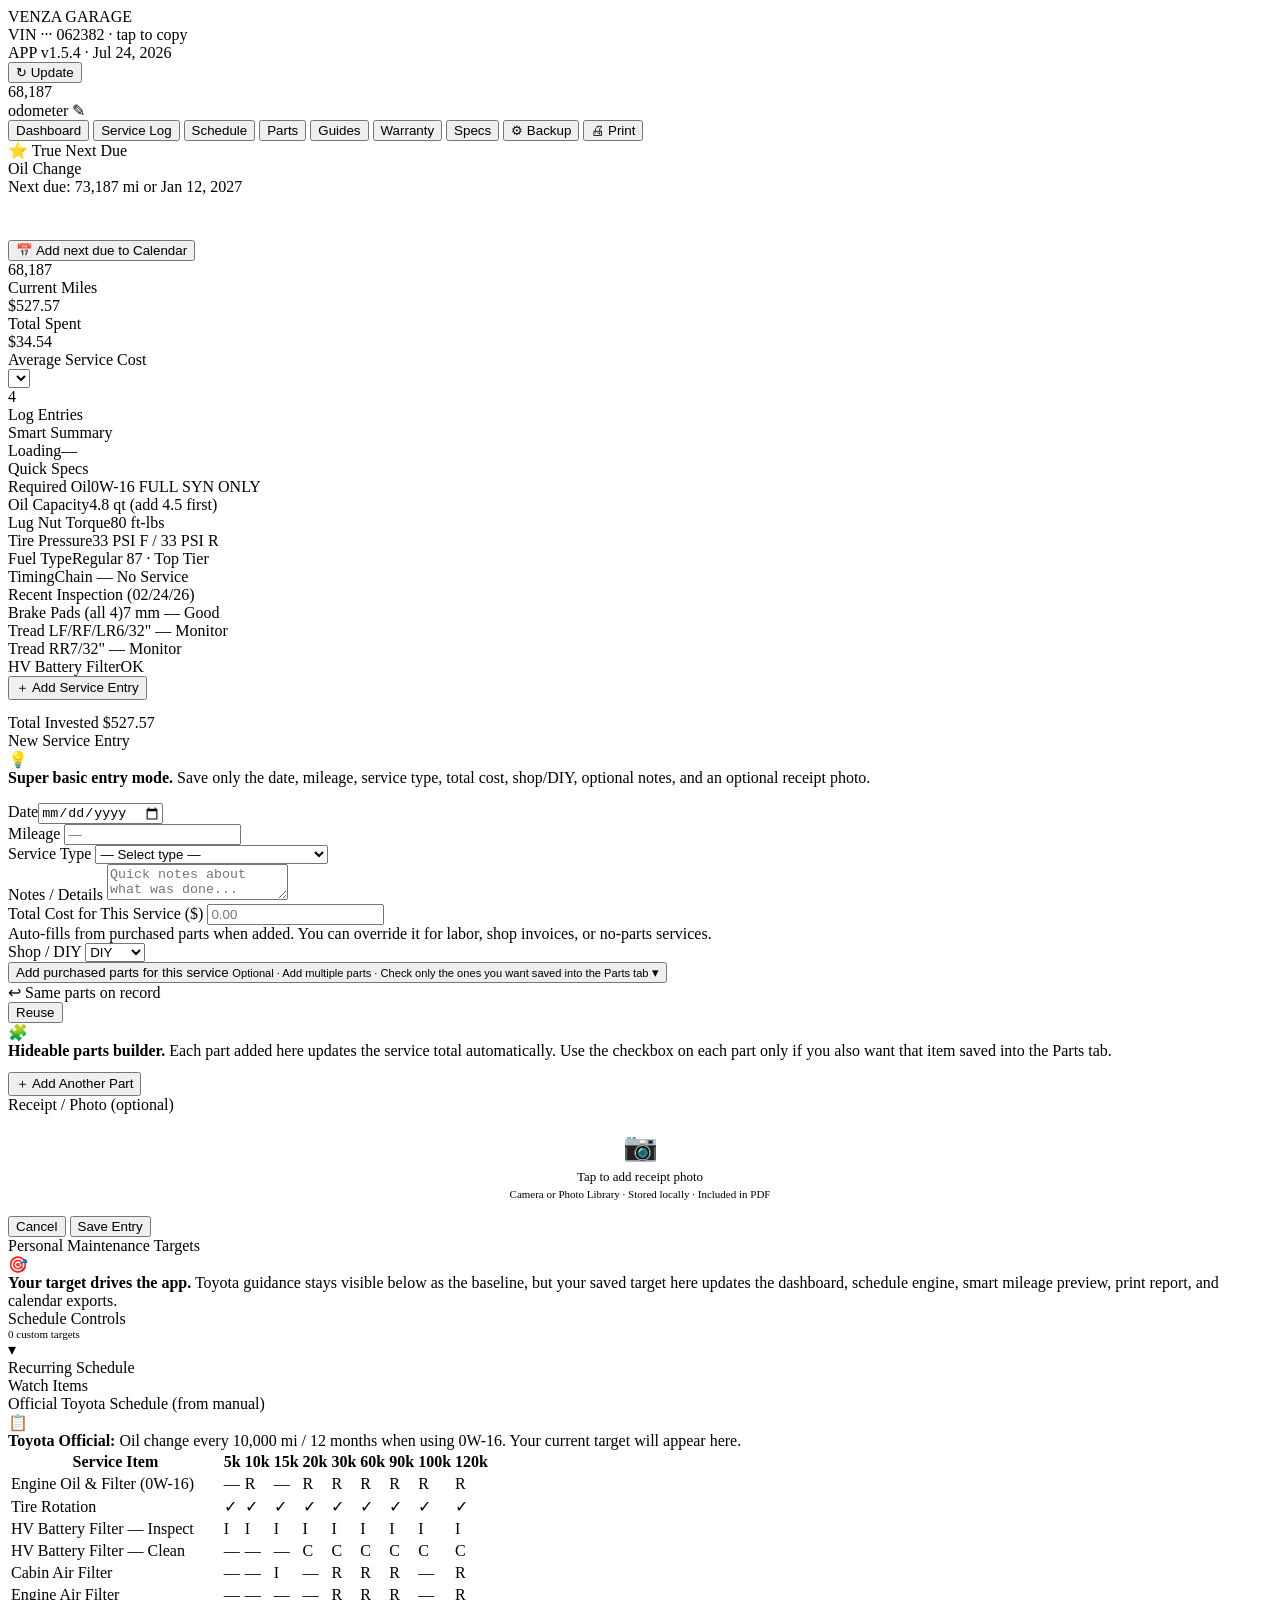
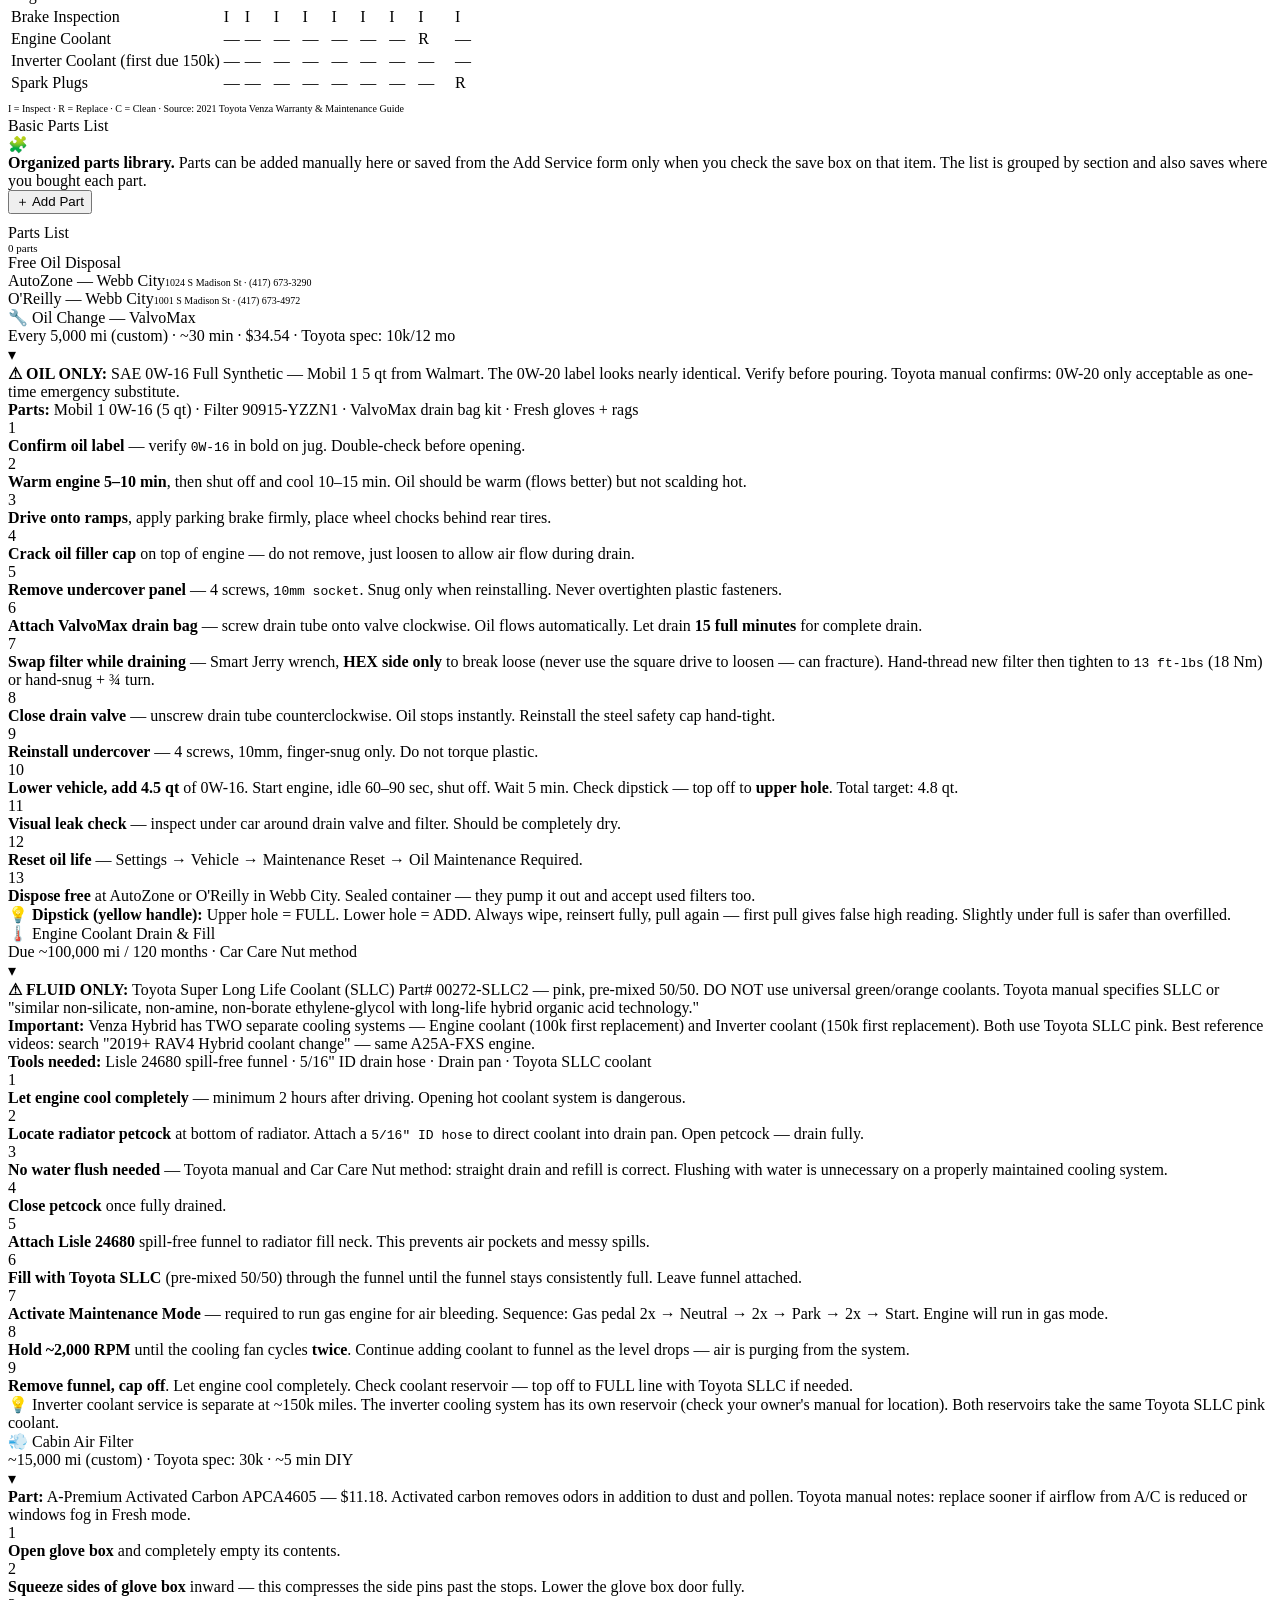
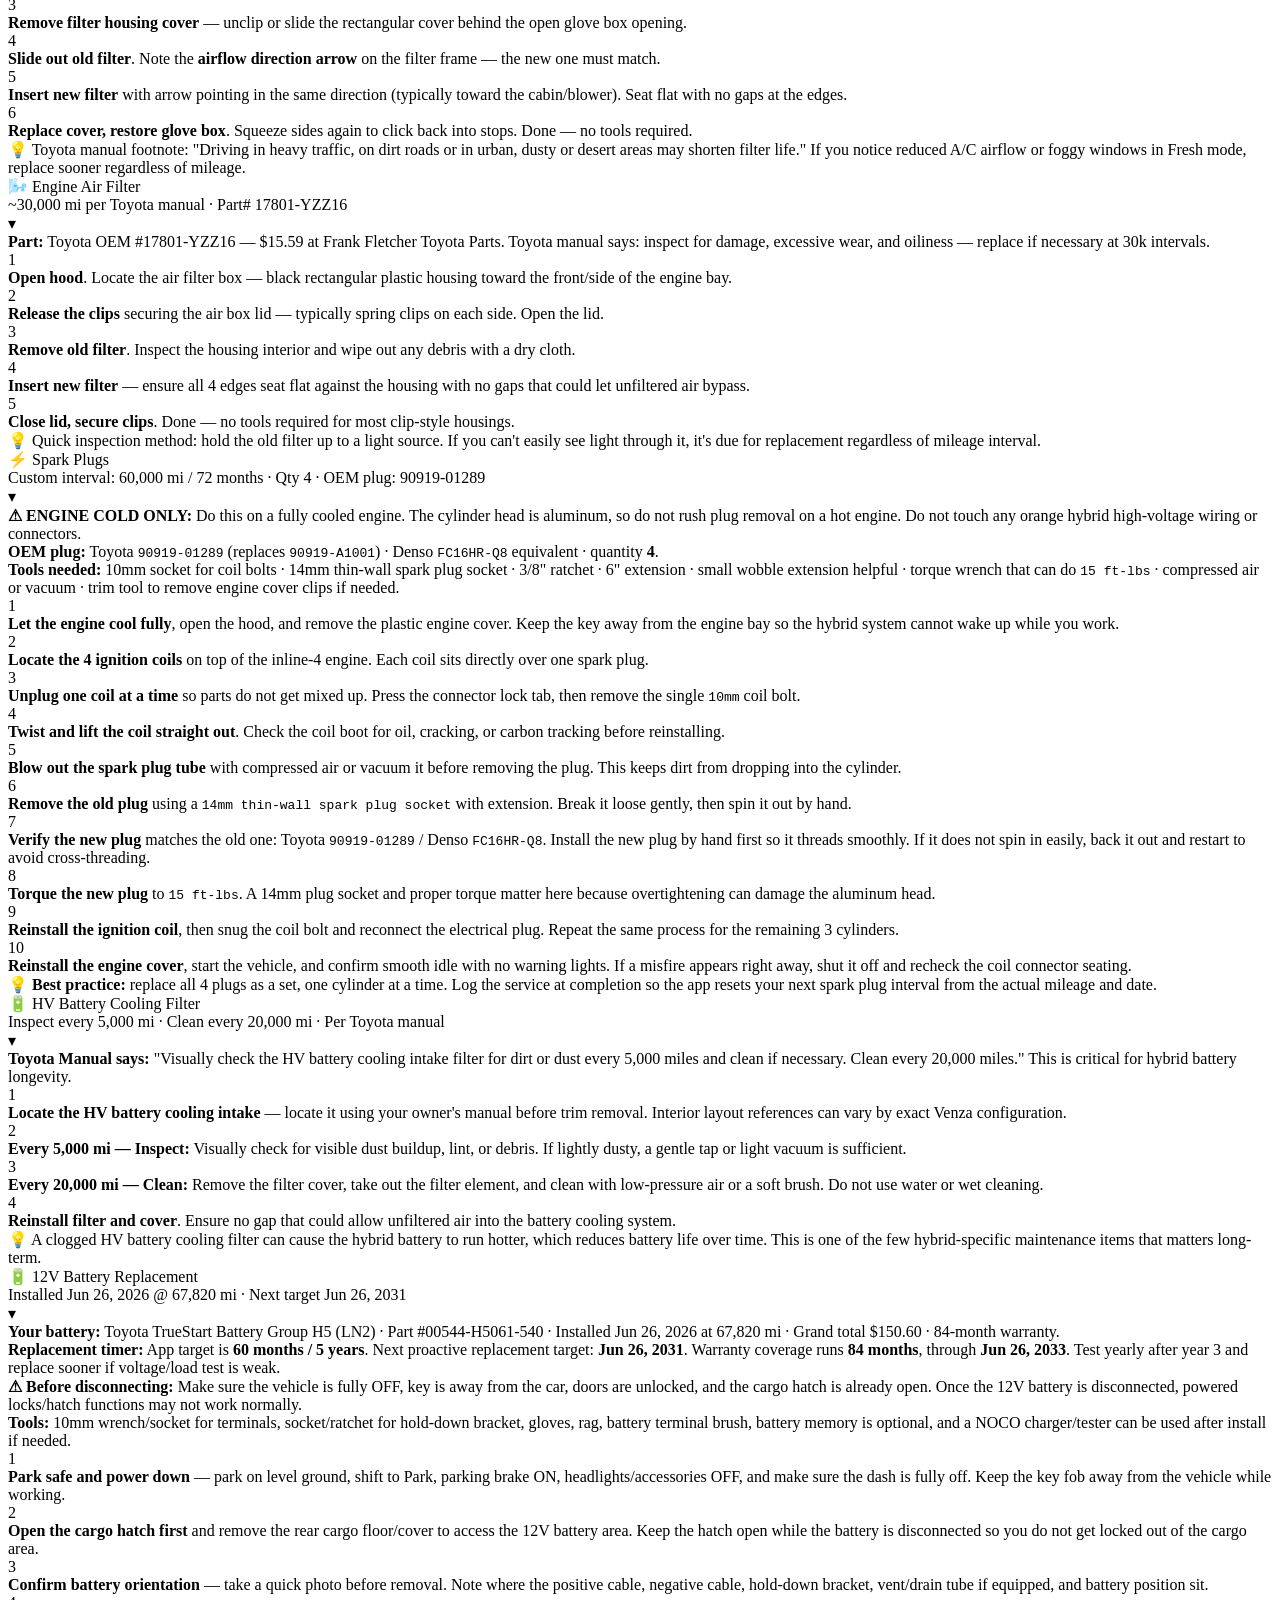
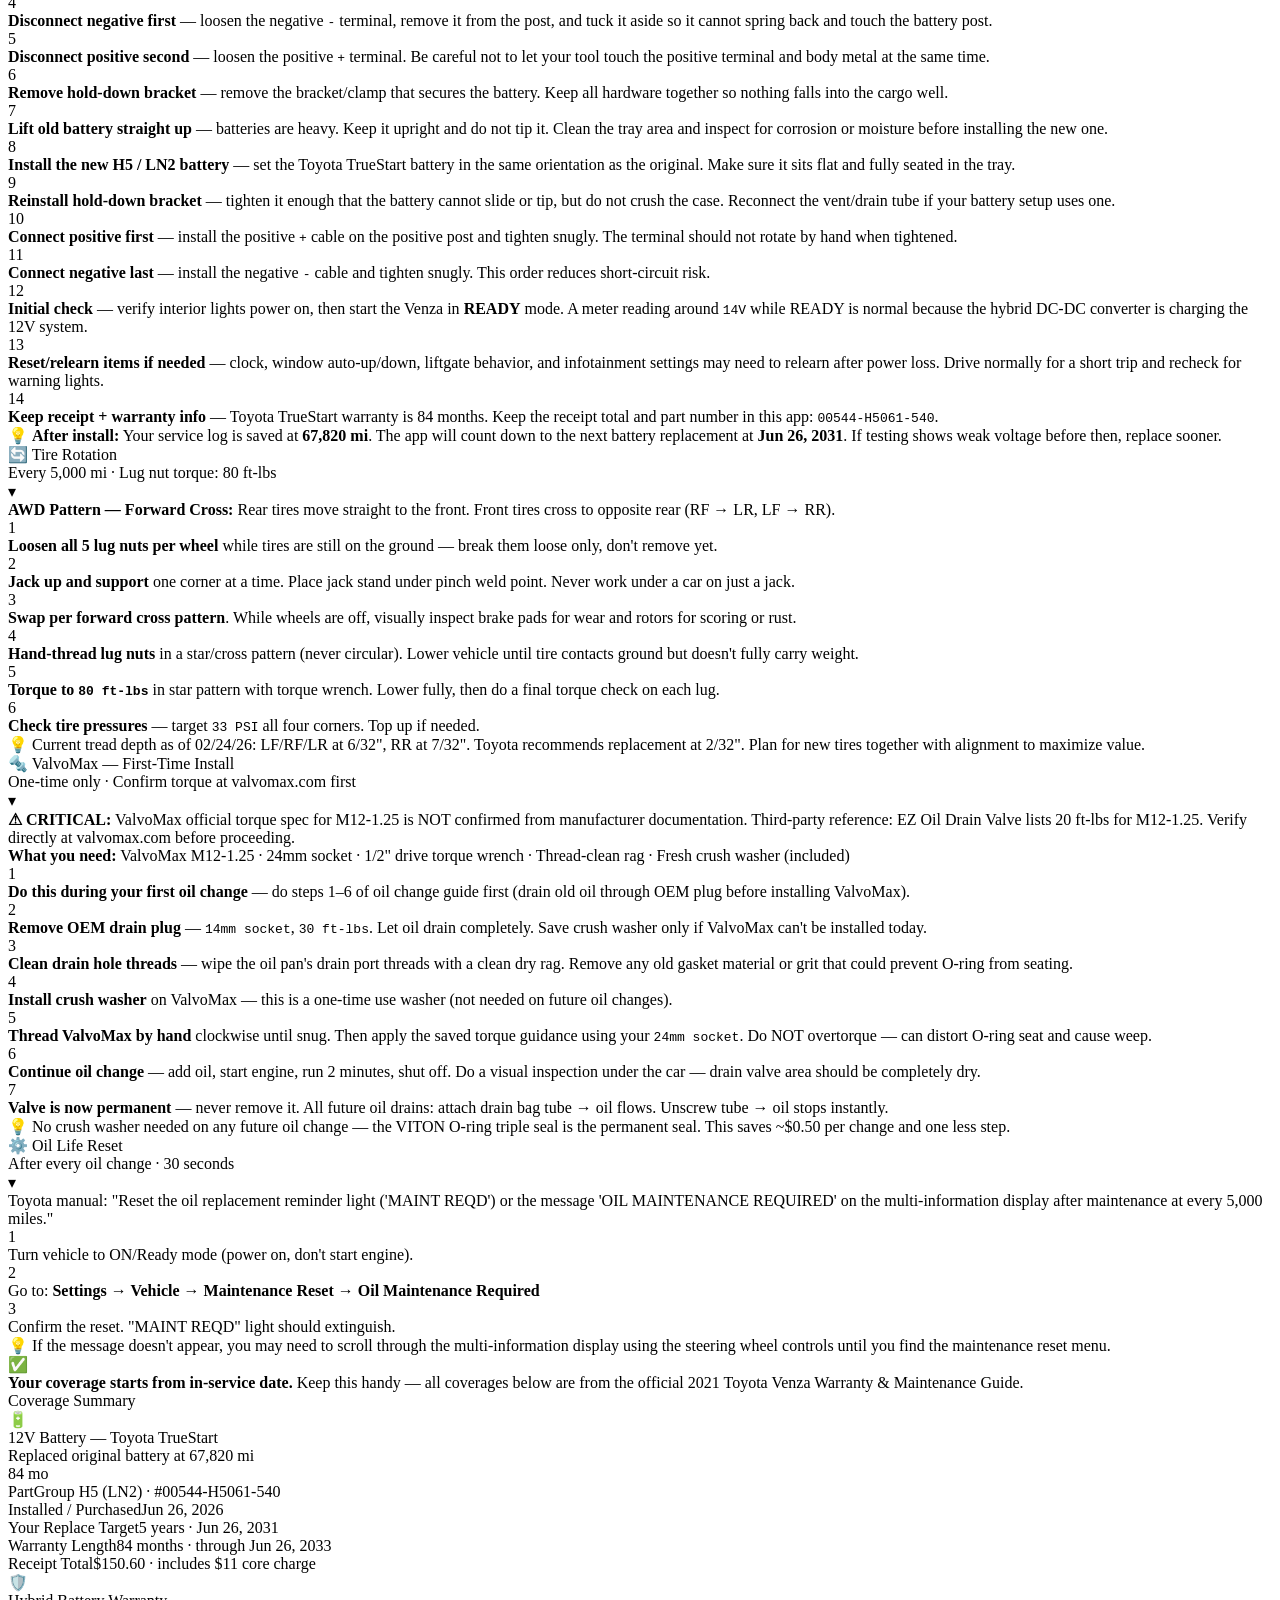
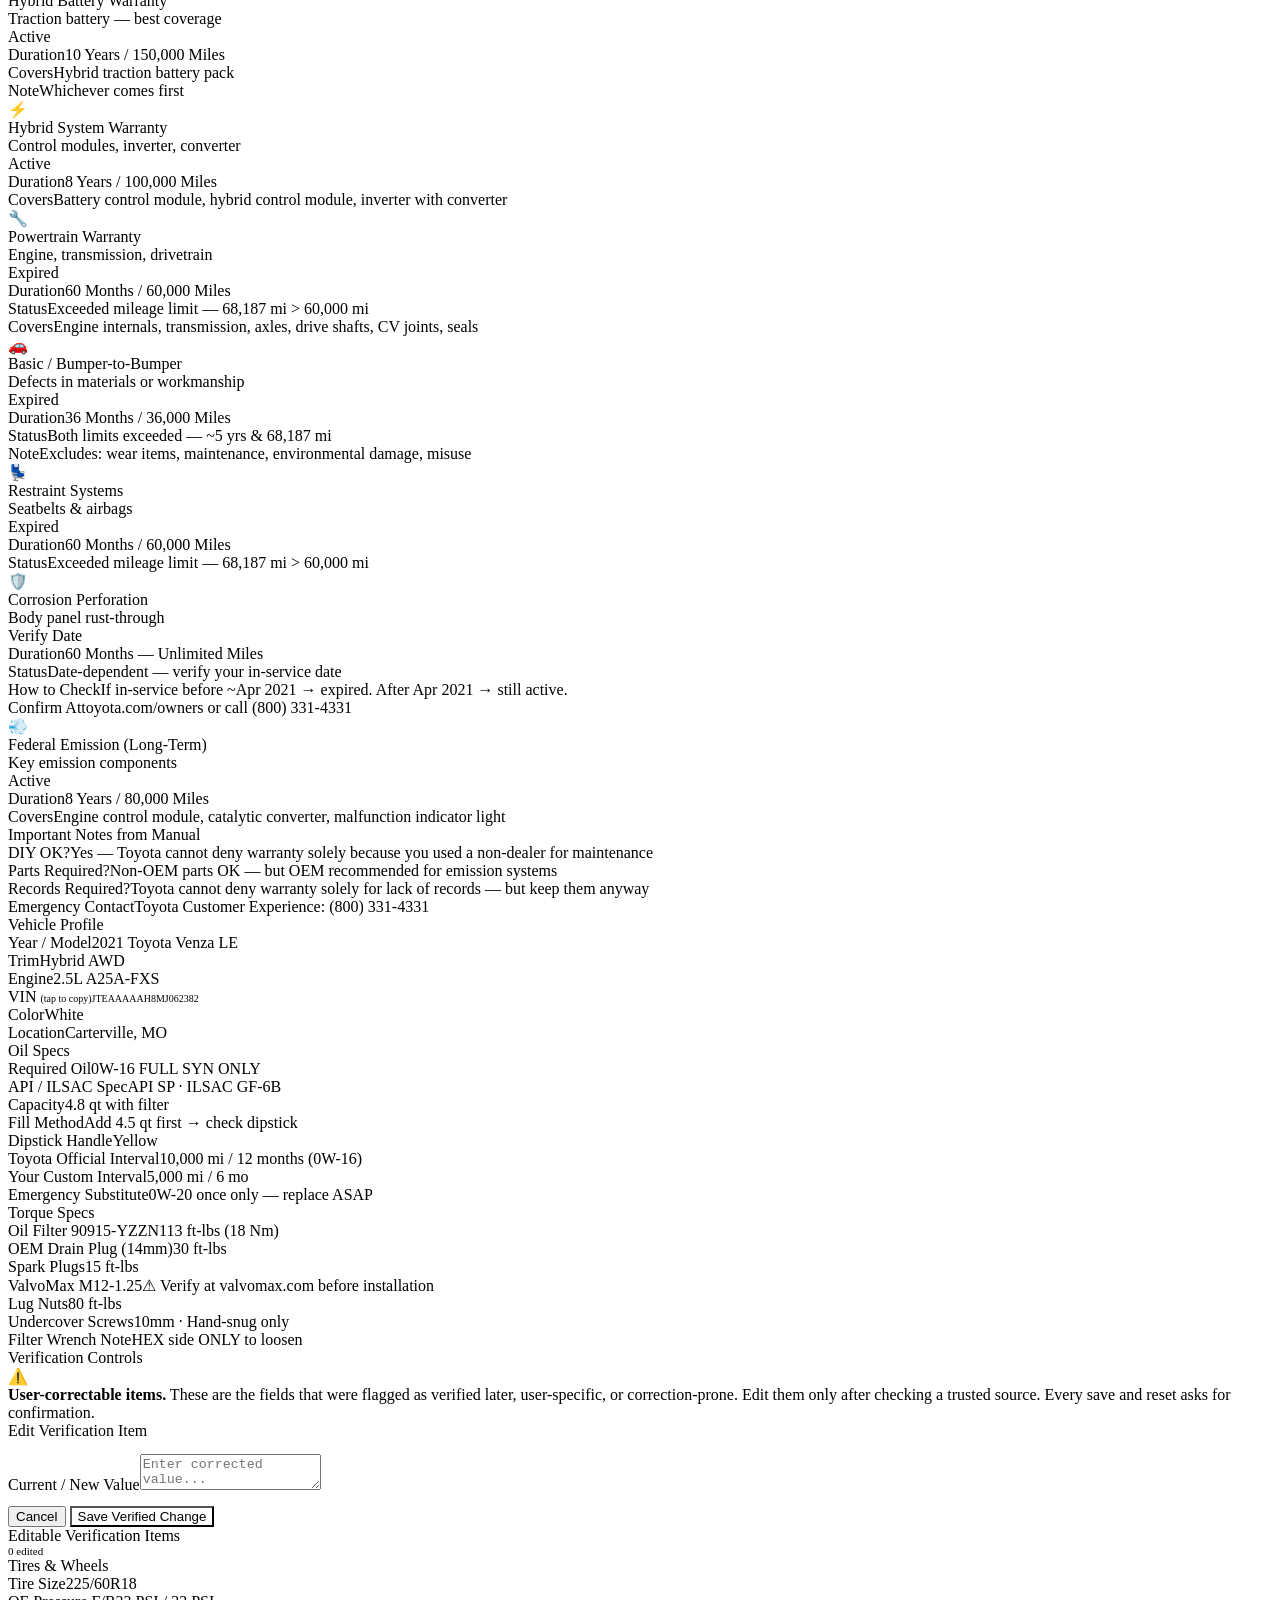
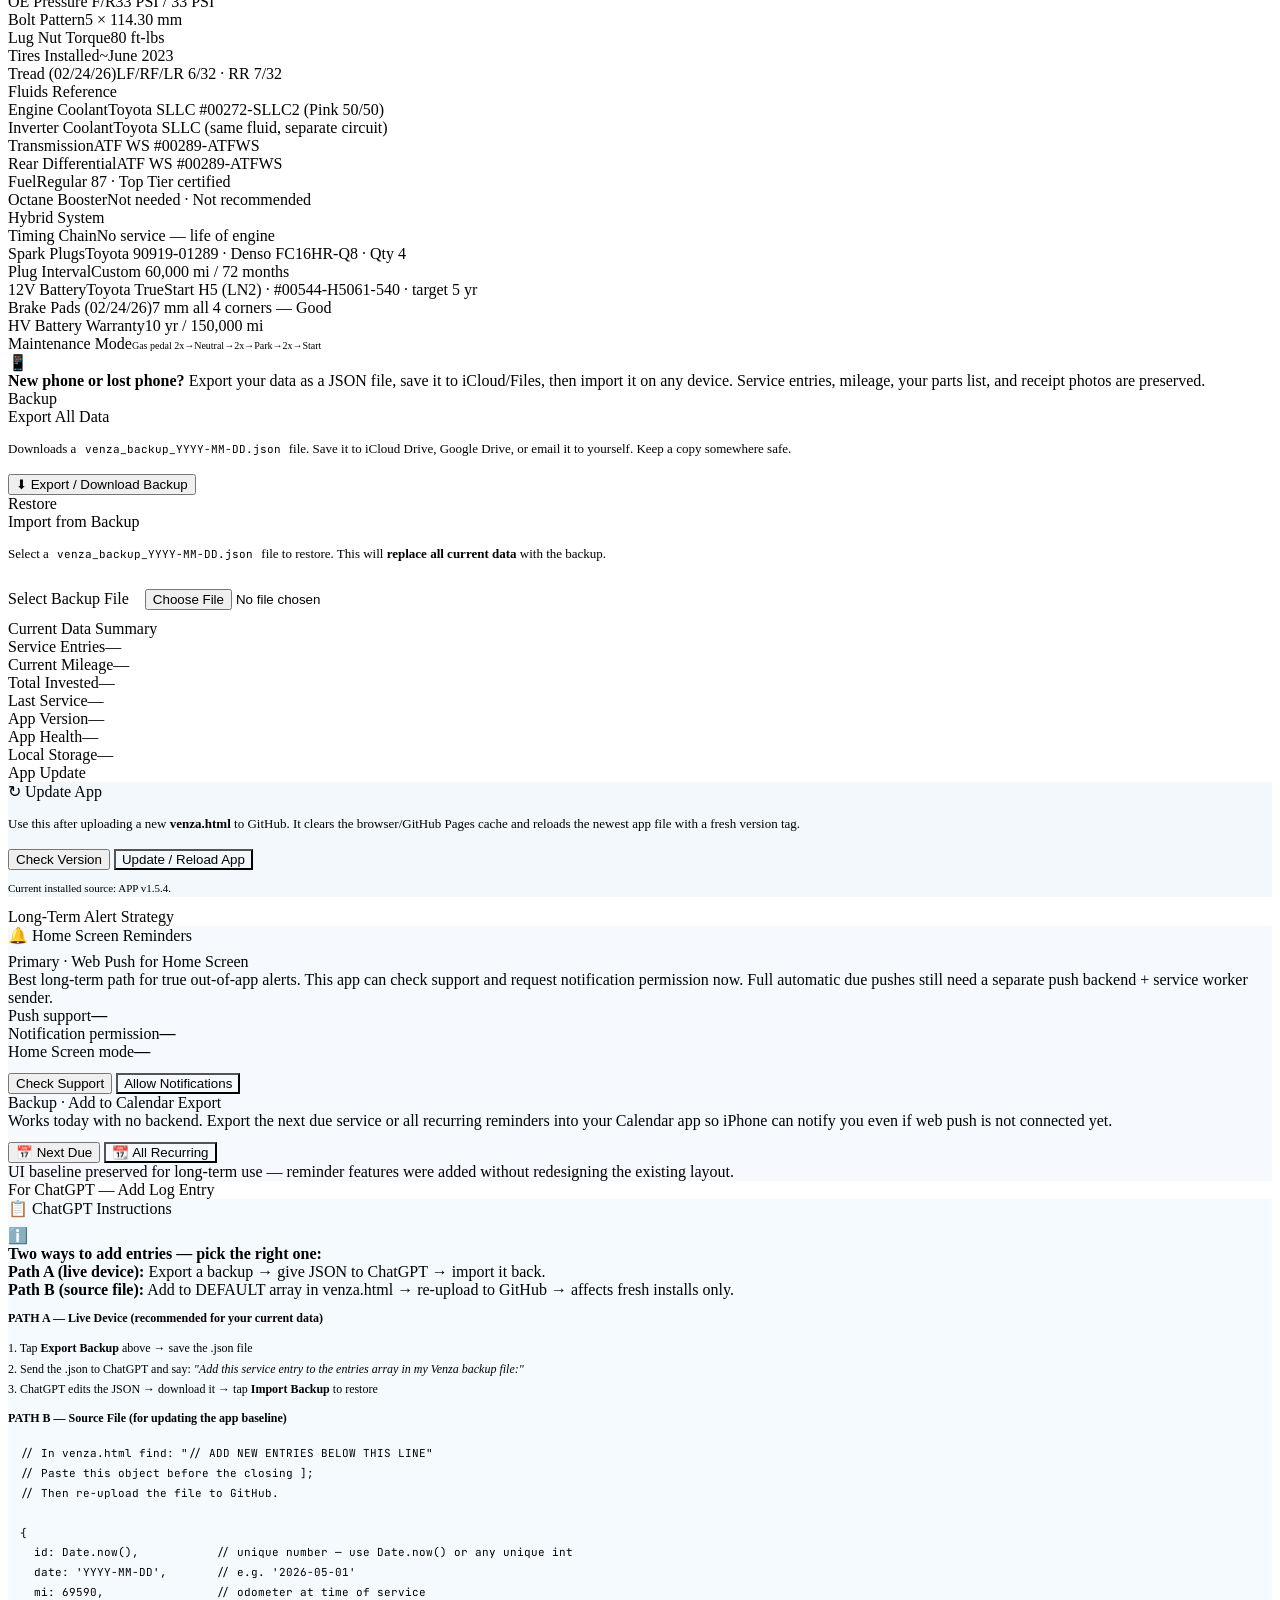
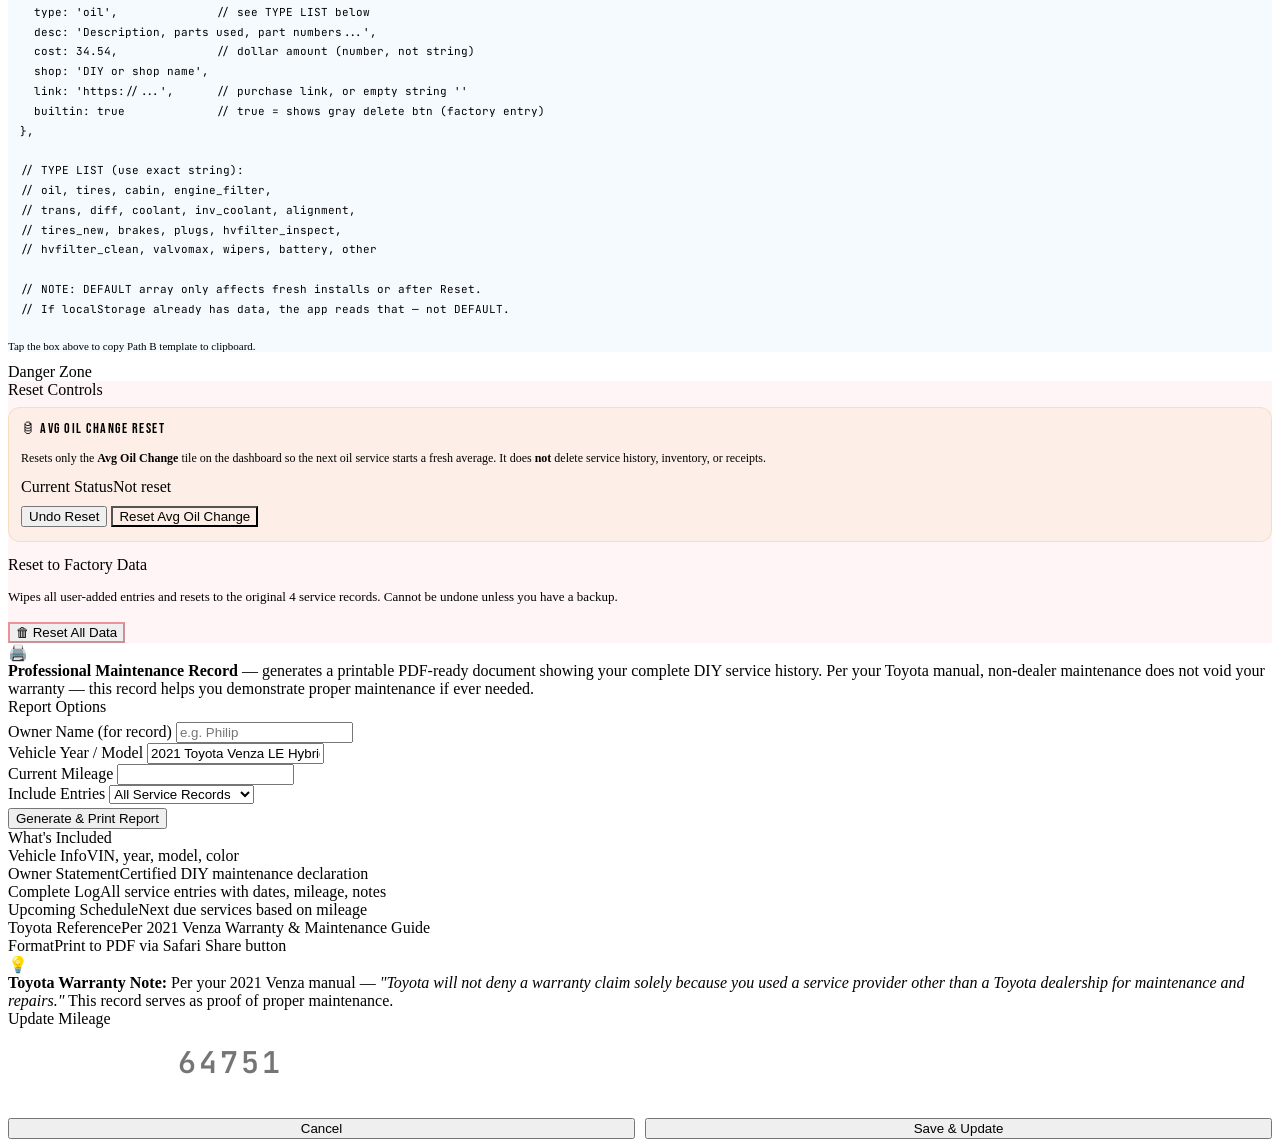
==== commit c87186c6: "Add files via upload" ====
--- a/index.html
+++ b/index.html
@@ -1,19 +1,1138 @@
 <!DOCTYPE html>
+<!-- Venza Garage restructured build: CSS/JS split for faster updates. -->
 <html lang="en">
 <head>
 <meta charset="UTF-8">
 <meta name="viewport" content="width=device-width, initial-scale=1.0, viewport-fit=cover">
+<meta name="apple-mobile-web-app-capable" content="yes">
+<meta name="apple-mobile-web-app-status-bar-style" content="black">
+<meta name="apple-mobile-web-app-title" content="Venza">
 <meta name="theme-color" content="#23262f">
-<title>Venza Garage v1.2.0</title>
-<style>
-*{box-sizing:border-box}html,body{margin:0;height:100%;background:#1c1e24;color:#eef0f5;font-family:-apple-system,BlinkMacSystemFont,"Segoe UI",sans-serif}#versionBar{position:fixed;left:10px;right:10px;bottom:calc(10px + env(safe-area-inset-bottom));z-index:9999;display:flex;align-items:center;justify-content:space-between;gap:10px;padding:9px 12px;border:1px solid rgba(34,212,110,.28);border-radius:14px;background:rgba(24,28,34,.92);box-shadow:0 8px 28px rgba(0,0,0,.35);backdrop-filter:blur(10px);-webkit-backdrop-filter:blur(10px);font-size:12px;line-height:1.35}#versionBar strong{color:#22d46e;font-weight:700}#versionBar span{color:#9aa0b8}#versionBar button{border:0;border-radius:999px;background:#31343f;color:#eef0f5;padding:6px 10px;font-weight:700;font-size:11px}iframe{width:100%;height:100%;border:0;display:block;background:#1c1e24}@media(max-width:430px){#versionBar{font-size:11px;left:8px;right:8px;padding:8px 10px}#versionBar button{padding:5px 9px}}
-</style>
+<meta http-equiv="Cache-Control" content="no-cache, no-store, must-revalidate">
+<meta http-equiv="Pragma" content="no-cache">
+<meta http-equiv="Expires" content="0">
+<title>Venza Garage</title>
+<meta name="application-name" content="Venza Garage">
+<link rel="preconnect" href="https://fonts.googleapis.com">
+<link href="https://fonts.googleapis.com/css2?family=Bebas+Neue&family=Outfit:wght@300;400;500;600;700&family=JetBrains+Mono:wght@400;500&display=swap" rel="stylesheet">
+<link rel="stylesheet" href="./css/style.css?v=1.5.4">
+
 </head>
 <body>
-<iframe src="./venza.html?v=1.2.0" title="Venza Garage"></iframe>
-<div id="versionBar" role="status" aria-label="Venza Garage app version">
-  <div><strong>Venza Garage v1.2.0</strong><br><span>Updated Jun 26, 2026 · GitHub Pages wrapper</span></div>
-  <button type="button" onclick="this.parentElement.remove()">Hide</button>
+
+<div class="status-bar"></div>
+
+<!-- HEADER -->
+<header class="header">
+  <div class="header-left">
+    <div class="header-logo">
+      <div class="header-logo-dot"></div>
+      VENZA GARAGE
+    </div>
+    <div class="header-sub" onclick="copyVIN()" style="cursor:pointer" title="Tap to copy VIN" role="button" tabindex="0" aria-label="Copy VIN">VIN ··· 062382 · tap to copy</div>
+    <div class="app-version-line">
+      <div class="header-version" id="appVersionBadge" title="Current app version">APP v1.5.4 · Jul 24, 2026</div>
+      <button class="update-pill" id="appUpdateBtn" onclick="forceAppUpdate()" type="button" title="Clear cache and reload the newest uploaded app">↻ Update</button>
+    </div>
+  </div>
+  <div class="mileage-pill" onclick="openMiModal()" role="button" tabindex="0" aria-label="Edit odometer mileage">
+    <div class="mi-num" id="topMi">68,187</div>
+    <div class="mi-label">odometer ✎</div>
+  </div>
+</header>
+
+<!-- NAV -->
+<div class="nav-wrap">
+  <nav class="nav">
+    <button class="nav-btn active" onclick="go('dash')">Dashboard</button>
+    <button class="nav-btn" onclick="go('log')">Service Log</button>
+    <button class="nav-btn" onclick="go('upcoming')">Schedule</button>
+    <button class="nav-btn" onclick="go('parts')">Parts</button>
+    <button class="nav-btn" onclick="go('guides')">Guides</button>
+    <button class="nav-btn" onclick="go('warranty')">Warranty</button>
+    <button class="nav-btn" onclick="go('specs')">Specs</button>
+    <button class="nav-btn" onclick="go('backup')">⚙ Backup</button>
+    <button class="nav-btn" onclick="go('printlog')">🖨 Print</button>
+  </nav>
 </div>
+
+<!-- ═══ DASHBOARD ═══════════════════════════════════════════════ -->
+<div id="page-dash" class="page active">
+
+  <div class="hero">
+    <div class="hero-label" id="dHeroLabel">⭐ True Next Due</div>
+    <div class="hero-mi" id="dHeroTitle">Oil Change</div>
+    <div class="hero-desc" id="dHeroDue">Next due: 73,187 mi or Jan 12, 2027</div>
+    <div class="hero-desc" id="dHeroTrigger" style="margin-top:8px;color:rgba(255,255,255,.7)">Mileage first · Due in 4,839 mi</div>
+    <div class="progress-track">
+      <div class="progress-fill" id="dProgress" style="width:0%"></div>
+    </div>
+    <div class="progress-labels">
+      <span id="dLast" style="color:rgba(255,255,255,.4)">Last: Jul 12, 2026 · 68,187 mi</span>
+      <span id="dRemain" style="color:rgba(255,255,255,.4)">Status: Future</span>
+    </div>
+    <div class="hero-actions">
+      <button class="btn-ghost hero-mini" id="heroCalendarBtn" onclick="downloadNextDueCalendar()">📅 Add next due to Calendar</button>
+    </div>
+  </div>
+
+  <div class="gauges">
+    <div class="gauge" style="--accent:var(--green)">
+      <div class="g-val" id="dMi" style="color:var(--green2)">68,187</div>
+      <div class="g-label">Current Miles</div>
+    </div>
+    <div class="gauge" style="--accent:var(--orange)">
+      <div class="g-val" style="color:var(--orange)" id="dTotal">$527.57</div>
+      <div class="g-label">Total Spent</div>
+    </div>
+    <div class="gauge avg-gauge" style="--accent:var(--gold)">
+      <div class="g-val" style="color:var(--gold)" id="dAvgCost">$34.54</div>
+      <div class="g-label">Average Service Cost</div>
+      <div class="avg-select-wrap">
+        <select id="avgServiceSelect" class="avg-select" onchange="setAverageServiceType(this.value)" aria-label="Average service type"></select>
+      </div>
+    </div>
+    <div class="gauge" style="--accent:var(--blue)">
+      <div class="g-val" style="color:var(--blue)" id="dCount">4</div>
+      <div class="g-label">Log Entries</div>
+    </div>
+  </div>
+
+  <div class="section-label">Smart Summary</div>
+  <div class="card"><div class="card-body" id="dSmartSummary">
+    <div class="row"><span class="row-key">Loading</span><span class="row-val">—</span></div>
+  </div></div>
+
+  <div class="section-label">Quick Specs</div>
+  <div class="card">
+    <div class="card-body">
+      <div class="row"><span class="row-key">Required Oil</span><span class="row-val red">0W-16 FULL SYN ONLY</span></div>
+      <div class="row"><span class="row-key">Oil Capacity</span><span class="row-val">4.8 qt (add 4.5 first)</span></div>
+      <div class="row"><span class="row-key">Lug Nut Torque</span><span class="row-val orange">80 ft-lbs</span></div>
+      <div class="row"><span class="row-key">Tire Pressure</span><span class="row-val">33 PSI F / 33 PSI R</span></div>
+      <div class="row"><span class="row-key">Fuel Type</span><span class="row-val green">Regular 87 · Top Tier</span></div>
+      <div class="row"><span class="row-key">Timing</span><span class="row-val green">Chain — No Service</span></div>
+    </div>
+  </div>
+
+  <div class="section-label">Recent Inspection (02/24/26)</div>
+  <div class="card">
+    <div class="card-body">
+      <div class="row"><span class="row-key">Brake Pads (all 4)</span><span class="row-val green">7 mm — Good</span></div>
+      <div class="row"><span class="row-key">Tread LF/RF/LR</span><span class="row-val orange">6/32" — Monitor</span></div>
+      <div class="row"><span class="row-key">Tread RR</span><span class="row-val orange">7/32" — Monitor</span></div>
+      <div class="row"><span class="row-key">HV Battery Filter</span><span class="row-val green">OK</span></div>
+    </div>
+  </div>
+</div>
+
+<!-- ═══ SERVICE LOG ══════════════════════════════════════════════ -->
+<div id="page-log" class="page">
+  <button class="btn-primary" onclick="go('add')" style="margin-bottom:14px">＋ Add Service Entry</button>
+  <div id="logList"></div>
+  <div class="total-row">
+    <span class="total-label">Total Invested</span>
+    <span class="total-val" id="totalVal">$527.57</span>
+  </div>
+</div>
+
+<!-- ═══ ADD ENTRY ════════════════════════════════════════════════ -->
+<div id="page-add" class="page">
+  <div class="form-section">
+    <div class="form-title">New Service Entry</div>
+    <div class="alert blue" style="margin-bottom:16px">
+      <div class="alert-icon">💡</div>
+      <div><strong>Super basic entry mode.</strong> Save only the date, mileage, service type, total cost, shop/DIY, optional notes, and an optional receipt photo.</div>
+    </div>
+    <div class="fg2">
+      <div class="fl"><label>Date</label><input type="date" class="fi" id="fDate"></div>
+      <div class="fl">
+        <label>Mileage</label>
+        <input type="number" class="fi" id="fMi" inputmode="numeric" autocomplete="off"
+               placeholder="—" oninput="onMileageInput(this.value)">
+        <div class="mi-hint" id="fMiHint"></div>
+        <div class="mi-warn" id="fMiWarn"></div>
+      </div>
+    </div>
+    <div class="fl">
+      <label>Service Type</label>
+      <select class="fs" id="fType" onchange="prefill()">
+        <option value="">— Select type —</option>
+                <option value="oil">Oil Change</option>
+        <option value="tires">Tire Rotation</option>
+        <option value="cabin">Cabin Air Filter</option>
+        <option value="engine_filter">Engine Air Filter</option>
+        <option value="trans">Transmission Fluid D&F</option>
+        <option value="diff">Rear Differential D&F</option>
+        <option value="coolant">Engine Coolant Drain & Fill</option>
+        <option value="inv_coolant">Inverter Coolant Drain & Fill</option>
+        <option value="alignment">Wheel Alignment</option>
+        <option value="tires_new">New Tires</option>
+        <option value="brakes">Brake Service</option>
+        <option value="plugs">Spark Plugs</option>
+        <option value="hvfilter_inspect">HV Battery Cooling Filter — Inspect</option>
+        <option value="hvfilter_clean">HV Battery Cooling Filter — Clean</option>
+        <option value="valvomax">ValvoMax Drain Valve Install</option>
+        <option value="wipers">Wiper Blades</option>
+        <option value="battery">12V Battery</option>
+        <option value="other">Other</option>
+      </select>
+    </div>
+    <div class="fl">
+      <label>Notes / Details</label>
+      <textarea class="ft" id="fDesc" placeholder="Quick notes about what was done..."></textarea>
+    </div>
+    <div class="fg2">
+      <div class="fl">
+        <label>Total Cost for This Service ($)</label>
+        <input type="number" class="fi" id="fCost" placeholder="0.00" step="0.01" inputmode="decimal" min="0">
+        <div class="auto-cost-note">Auto-fills from purchased parts when added. You can override it for labor, shop invoices, or no-parts services.</div>
+      </div>
+      <div class="fl">
+        <label>Shop / DIY</label>
+        <select class="fs" id="fShop">
+          <option value="DIY">DIY</option>
+          <option value="SHOP">SHOP</option>
+        </select>
+      </div>
+    </div>
+    <div class="fl">
+      <button type="button" class="service-parts-toggle" id="servicePartsToggle" onclick="toggleServicePartsBuilder()">
+        <span>
+          Add purchased parts for this service
+          <small>Optional · Add multiple parts · Check only the ones you want saved into the Parts tab</small>
+        </span>
+        <span class="chev">▾</span>
+      </button>
+      <!-- REUSE LAST PARTS BAR — appears automatically when a type with prior parts is selected -->
+      <div class="reuse-bar" id="reusePartsBar">
+        <div class="reuse-bar-info">
+          <div class="reuse-bar-label">↩ Same parts on record</div>
+          <div class="reuse-bar-meta" id="reuseBarMeta"></div>
+          <div class="reuse-bar-parts" id="reuseBarParts"></div>
+        </div>
+        <button type="button" class="reuse-bar-btn" onclick="applyLastParts()">Reuse</button>
+      </div>
+      <div class="service-parts-wrap" id="servicePartsWrap">
+        <div class="alert blue" style="margin-bottom:12px">
+          <div class="alert-icon">🧩</div>
+          <div><strong>Hideable parts builder.</strong> Each part added here updates the service total automatically. Use the checkbox on each part only if you also want that item saved into the Parts tab.</div>
+        </div>
+        <div id="fItemsList" class="item-builder"></div>
+        <div class="item-builder-actions">
+          <button type="button" class="item-add" onclick="addItemRow()">＋ Add Another Part</button>
+        </div>
+      </div>
+    </div>
+    <!-- RECEIPT PHOTO UPLOAD -->
+    <div class="fl">
+      <label>Receipt / Photo (optional)</label>
+      <div id="fPhotoArea" role="button" tabindex="0" aria-label="Add receipt photo" style="border:2px dashed var(--border2);border-radius:10px;
+           padding:16px;text-align:center;cursor:pointer;transition:all .2s;background:var(--bg3)"
+           onclick="document.getElementById('fPhotoInput').click()"
+           ondragover="event.preventDefault();this.style.borderColor='var(--toyota)'"
+           ondragleave="this.style.borderColor='var(--border2)'"
+           ondrop="handlePhotoDrop(event)">
+        <div id="fPhotoPreview" style="display:none">
+          <img id="fPhotoImg" style="max-width:100%;max-height:180px;border-radius:8px;object-fit:contain">
+          <div style="margin-top:8px;display:flex;gap:8px;justify-content:center">
+            <button onclick="event.stopPropagation();clearPhoto()" style="font-size:11px;color:var(--toyota);background:none;border:none;cursor:pointer;padding:4px 8px">✕ Remove</button>
+          </div>
+        </div>
+        <div id="fPhotoPlaceholder">
+          <div style="font-size:28px;margin-bottom:6px">📷</div>
+          <div style="font-size:13px;color:var(--text2);font-weight:500">Tap to add receipt photo</div>
+          <div style="font-size:11px;color:var(--text3);margin-top:3px">Camera or Photo Library · Stored locally · Included in PDF</div>
+        </div>
+      </div>
+      <input type="file" id="fPhotoInput" accept="image/*" style="display:none" onchange="handlePhotoSelect(this)">
+    </div>
+    <div class="btn-row">
+      <button class="btn-ghost" id="entryCancelBtn" onclick="go('log')">Cancel</button>
+      <button class="btn-primary" id="entrySaveBtn" onclick="saveEntry()">Save Entry</button>
+    </div>
+  </div>
+</div>
+
+<!-- ═══ UPCOMING SCHEDULE ════════════════════════════════════════ -->
+<div id="page-upcoming" class="page">
+
+  <div class="section-label">Personal Maintenance Targets</div>
+  <div class="alert blue">
+    <div class="alert-icon">🎯</div>
+    <div><strong>Your target drives the app.</strong> Toyota guidance stays visible below as the baseline, but your saved target here updates the dashboard, schedule engine, smart mileage preview, print report, and calendar exports.</div>
+  </div>
+  <div class="card">
+    <div class="card-head sched-toggle-head" id="scheduleControlsToggle" role="button" tabindex="0" aria-expanded="false" onclick="toggleScheduleControls()">
+      <div class="card-title">Schedule Controls</div>
+      <div class="sched-toggle-right">
+        <div id="scheduleOverrideSummary" style="font-size:11px;color:var(--text3)">0 custom targets</div>
+        <div class="sched-toggle-chevron" id="scheduleControlsChevron">▾</div>
+      </div>
+    </div>
+    <div class="card-body" id="scheduleConfigList"></div>
+  </div>
+
+  <div class="section-label">Recurring Schedule</div>
+  <div class="card">
+    <div class="card-body" id="upcomingRecurringList"></div>
+  </div>
+
+  <div class="section-label">Watch Items</div>
+  <div class="card">
+    <div class="card-body" id="upcomingWatchList"></div>
+  </div>
+
+<div class="section-label">Official Toyota Schedule (from manual)</div>
+  <div class="alert gold">
+    <div class="alert-icon">📋</div>
+    <div id="scheduleOilGuidanceText"><strong>Toyota Official:</strong> Oil change every 10,000 mi / 12 months when using 0W-16. Your current target will appear here.</div>
+  </div>
+  <div class="sched-wrap">
+    <table class="sched-table">
+      <tr>
+        <th>Service Item</th>
+        <th>5k</th><th>10k</th><th>15k</th><th>20k</th><th>30k</th><th>60k</th><th>90k</th><th>100k</th><th>120k</th>
+      </tr>
+      <tr>
+        <td>Engine Oil & Filter <span class="sched-note">(0W-16)</span></td>
+        <td>—</td><td class="sched-replace">R</td><td>—</td><td class="sched-replace">R</td><td class="sched-replace">R</td><td class="sched-replace">R</td><td class="sched-replace">R</td><td class="sched-replace">R</td><td class="sched-replace">R</td>
+      </tr>
+      <tr>
+        <td>Tire Rotation</td>
+        <td class="sched-check">✓</td><td class="sched-check">✓</td><td class="sched-check">✓</td><td class="sched-check">✓</td><td class="sched-check">✓</td><td class="sched-check">✓</td><td class="sched-check">✓</td><td class="sched-check">✓</td><td class="sched-check">✓</td>
+      </tr>
+      <tr>
+        <td>HV Battery Filter — Inspect</td>
+        <td class="sched-inspect">I</td><td class="sched-inspect">I</td><td class="sched-inspect">I</td><td class="sched-inspect">I</td><td class="sched-inspect">I</td><td class="sched-inspect">I</td><td class="sched-inspect">I</td><td class="sched-inspect">I</td><td class="sched-inspect">I</td>
+      </tr>
+      <tr>
+        <td>HV Battery Filter — Clean</td>
+        <td>—</td><td>—</td><td>—</td><td class="sched-replace">C</td><td class="sched-replace">C</td><td class="sched-replace">C</td><td class="sched-replace">C</td><td class="sched-replace">C</td><td class="sched-replace">C</td>
+      </tr>
+      <tr>
+        <td>Cabin Air Filter</td>
+        <td>—</td><td>—</td><td class="sched-inspect">I</td><td>—</td><td class="sched-replace">R</td><td class="sched-replace">R</td><td class="sched-replace">R</td><td>—</td><td class="sched-replace">R</td>
+      </tr>
+      <tr>
+        <td>Engine Air Filter</td>
+        <td>—</td><td>—</td><td>—</td><td>—</td><td class="sched-replace">R</td><td class="sched-replace">R</td><td class="sched-replace">R</td><td>—</td><td class="sched-replace">R</td>
+      </tr>
+      <tr>
+        <td>Brake Inspection</td>
+        <td class="sched-inspect">I</td><td class="sched-inspect">I</td><td class="sched-inspect">I</td><td class="sched-inspect">I</td><td class="sched-inspect">I</td><td class="sched-inspect">I</td><td class="sched-inspect">I</td><td class="sched-inspect">I</td><td class="sched-inspect">I</td>
+      </tr>
+      <tr>
+        <td>Engine Coolant</td>
+        <td>—</td><td>—</td><td>—</td><td>—</td><td>—</td><td>—</td><td>—</td><td class="sched-replace">R</td><td>—</td>
+      </tr>
+      <tr>
+        <td>Inverter Coolant <span class="sched-note">(first due 150k)</span></td>
+        <td>—</td><td>—</td><td>—</td><td>—</td><td>—</td><td>—</td><td>—</td><td>—</td><td>—</td>
+      </tr>
+      <tr>
+        <td>Spark Plugs</td>
+        <td>—</td><td>—</td><td>—</td><td>—</td><td>—</td><td>—</td><td>—</td><td>—</td><td class="sched-replace">R</td>
+      </tr>
+    </table>
+  </div>
+  <div style="font-size:10px;color:var(--text3);margin-top:6px;line-height:1.6">
+    I = Inspect · R = Replace · C = Clean · Source: 2021 Toyota Venza Warranty & Maintenance Guide
+  </div>
+</div>
+
+<!-- ═══ PARTS ═════════════════════════════════════════════════════ -->
+<div id="page-parts" class="page">
+
+  <div class="section-label">Basic Parts List</div>
+  <div class="alert blue">
+    <div class="alert-icon">🧩</div>
+    <div><strong>Organized parts library.</strong> Parts can be added manually here or saved from the Add Service form only when you check the save box on that item. The list is grouped by section and also saves where you bought each part.</div>
+  </div>
+
+  <button class="btn-primary" id="partsFormToggleBtn" onclick="openNewPartForm()" style="margin-bottom:10px">＋ Add Part</button>
+
+  <div class="form-section" id="partFormWrap" style="display:none">
+    <input type="hidden" id="partEditId">
+    <div class="form-title" id="partFormTitle">Add Part</div>
+    <div class="fg2">
+      <div class="fl"><label>Part Name</label><input type="text" class="fi" id="partName" placeholder="Toyota oil filter"></div>
+      <div class="fl"><label>Part Number</label><input type="text" class="fi" id="partNumber" placeholder="90915-YZZN1"></div>
+    </div>
+    <div class="fg2">
+      <div class="fl">
+        <label>Parts Section</label>
+        <select class="fs" id="partCategory"></select>
+      </div>
+      <div class="fl"><label>Purchased From</label><input type="text" class="fi" id="partStore" placeholder="Toyota / Walmart / Amazon"></div>
+    </div>
+    <div class="fg2">
+      <div class="fl"><label>Cost Per Unit ($)</label><input type="number" class="fi" id="partCost" step="0.01" placeholder="4.99"></div>
+      <div class="fl"><label>Purchase Link</label><input type="url" class="fi" id="partLink" placeholder="https://..."></div>
+    </div>
+    <div class="fl"><label>Notes (optional)</label><textarea class="ft" id="partNote" placeholder="Optional note..."></textarea></div>
+    <div class="fl">
+      <label>Receipt Photo (optional)</label>
+      <div id="partPhotoArea" role="button" tabindex="0" aria-label="Add part receipt photo" style="border:2px dashed var(--border2);border-radius:10px;
+           padding:16px;text-align:center;cursor:pointer;transition:all .2s;background:var(--bg3)"
+           onclick="document.getElementById('partPhotoInput').click()"
+           ondragover="event.preventDefault();this.style.borderColor='var(--toyota)'"
+           ondragleave="this.style.borderColor='var(--border2)'"
+           ondrop="handlePartPhotoDrop(event)">
+        <div id="partPhotoPreview" style="display:none">
+          <img id="partPhotoImg" style="max-width:100%;max-height:180px;border-radius:8px;object-fit:contain">
+          <div style="margin-top:8px;display:flex;gap:8px;justify-content:center">
+            <button onclick="event.stopPropagation();clearPartPhoto()" style="font-size:11px;color:var(--toyota);background:none;border:none;cursor:pointer;padding:4px 8px">✕ Remove</button>
+          </div>
+        </div>
+        <div id="partPhotoPlaceholder">
+          <div style="font-size:28px;margin-bottom:6px">🧾</div>
+          <div style="font-size:13px;color:var(--text2);font-weight:500">Tap to add part receipt photo</div>
+          <div style="font-size:11px;color:var(--text3);margin-top:3px">Stored locally with the part list</div>
+        </div>
+      </div>
+      <input type="file" id="partPhotoInput" accept="image/*" style="display:none" onchange="handlePartPhotoSelect(this)">
+    </div>
+    <div class="btn-row">
+      <button class="btn-ghost" onclick="cancelPartForm()">Cancel</button>
+      <button class="btn-primary" onclick="saveBasicPart()">Save Part</button>
+    </div>
+  </div>
+
+  <div class="card">
+    <div class="card-head">
+      <div class="card-title">Parts List</div>
+      <div id="basicPartsSummary" style="font-size:11px;color:var(--text3)">0 parts</div>
+    </div>
+    <div class="card-body" id="basicPartsList"></div>
+  </div>
+
+  <div class="section-label">Free Oil Disposal</div>
+  <div class="card"><div class="card-body">
+    <div class="row"><span class="row-key">AutoZone — Webb City</span><span class="row-val" style="font-size:10px">1024 S Madison St · (417) 673-3290</span></div>
+    <div class="row"><span class="row-key">O'Reilly — Webb City</span><span class="row-val" style="font-size:10px">1001 S Madison St · (417) 673-4972</span></div>
+  </div></div>
+</div>
+
+<!-- ═══ GUIDES ════════════════════════════════════════════════════ -->
+<div id="page-guides" class="page">
+
+  <!-- OIL CHANGE -->
+  <div class="guide-item" data-guide-id="oil_change" data-service-type="oil">
+    <div class="guide-head" onclick="toggleGuide(this)">
+      <div class="guide-head-left">
+        <div class="guide-title">🔧 Oil Change — ValvoMax</div>
+        <div class="guide-meta">Every 5,000 mi (custom) · ~30 min · $34.54 · Toyota spec: 10k/12 mo</div>
+      </div>
+      <div class="guide-chevron">▾</div>
+    </div>
+    <div class="guide-body">
+      <div class="g-warn"><strong>⚠ OIL ONLY:</strong> SAE 0W-16 Full Synthetic — Mobil 1 5 qt from Walmart. The 0W-20 label looks nearly identical. Verify before pouring. Toyota manual confirms: 0W-20 only acceptable as one-time emergency substitute.</div>
+      <div class="g-info"><strong>Parts:</strong> Mobil 1 0W-16 (5 qt) · Filter 90915-YZZN1 · ValvoMax drain bag kit · Fresh gloves + rags</div>
+      <div class="step"><div class="step-n">1</div><div class="step-t"><strong>Confirm oil label</strong> — verify <code>0W-16</code> in bold on jug. Double-check before opening.</div></div>
+      <div class="step"><div class="step-n">2</div><div class="step-t"><strong>Warm engine 5–10 min</strong>, then shut off and cool 10–15 min. Oil should be warm (flows better) but not scalding hot.</div></div>
+      <div class="step"><div class="step-n">3</div><div class="step-t"><strong>Drive onto ramps</strong>, apply parking brake firmly, place wheel chocks behind rear tires.</div></div>
+      <div class="step"><div class="step-n">4</div><div class="step-t"><strong>Crack oil filler cap</strong> on top of engine — do not remove, just loosen to allow air flow during drain.</div></div>
+      <div class="step"><div class="step-n">5</div><div class="step-t"><strong>Remove undercover panel</strong> — 4 screws, <code>10mm socket</code>. Snug only when reinstalling. Never overtighten plastic fasteners.</div></div>
+      <div class="step"><div class="step-n">6</div><div class="step-t"><strong>Attach ValvoMax drain bag</strong> — screw drain tube onto valve clockwise. Oil flows automatically. Let drain <strong>15 full minutes</strong> for complete drain.</div></div>
+      <div class="step"><div class="step-n">7</div><div class="step-t"><strong>Swap filter while draining</strong> — Smart Jerry wrench, <strong>HEX side only</strong> to break loose (never use the square drive to loosen — can fracture). Hand-thread new filter then tighten to <code>13 ft-lbs</code> (18 Nm) or hand-snug + ¾ turn.</div></div>
+      <div class="step"><div class="step-n">8</div><div class="step-t"><strong>Close drain valve</strong> — unscrew drain tube counterclockwise. Oil stops instantly. Reinstall the steel safety cap hand-tight.</div></div>
+      <div class="step"><div class="step-n">9</div><div class="step-t"><strong>Reinstall undercover</strong> — 4 screws, 10mm, finger-snug only. Do not torque plastic.</div></div>
+      <div class="step"><div class="step-n">10</div><div class="step-t"><strong>Lower vehicle, add 4.5 qt</strong> of 0W-16. Start engine, idle 60–90 sec, shut off. Wait 5 min. Check dipstick — top off to <strong>upper hole</strong>. Total target: 4.8 qt.</div></div>
+      <div class="step"><div class="step-n">11</div><div class="step-t"><strong>Visual leak check</strong> — inspect under car around drain valve and filter. Should be completely dry.</div></div>
+      <div class="step"><div class="step-n">12</div><div class="step-t"><strong>Reset oil life</strong> — Settings → Vehicle → Maintenance Reset → Oil Maintenance Required.</div></div>
+      <div class="step"><div class="step-n">13</div><div class="step-t"><strong>Dispose free</strong> at AutoZone or O'Reilly in Webb City. Sealed container — they pump it out and accept used filters too.</div></div>
+      <div class="g-tip">💡 <strong>Dipstick (yellow handle):</strong> Upper hole = FULL. Lower hole = ADD. Always wipe, reinsert fully, pull again — first pull gives false high reading. Slightly under full is safer than overfilled.</div>
+    </div>
+  </div>
+
+  <!-- COOLANT -->
+  <div class="guide-item" data-guide-id="engine_coolant" data-service-type="coolant">
+    <div class="guide-head" onclick="toggleGuide(this)">
+      <div class="guide-head-left">
+        <div class="guide-title">🌡️ Engine Coolant Drain & Fill</div>
+        <div class="guide-meta">Due ~100,000 mi / 120 months · Car Care Nut method</div>
+      </div>
+      <div class="guide-chevron">▾</div>
+    </div>
+    <div class="guide-body">
+      <div class="g-warn"><strong>⚠ FLUID ONLY:</strong> Toyota Super Long Life Coolant (SLLC) Part# 00272-SLLC2 — pink, pre-mixed 50/50. DO NOT use universal green/orange coolants. Toyota manual specifies SLLC or "similar non-silicate, non-amine, non-borate ethylene-glycol with long-life hybrid organic acid technology."</div>
+      <div class="g-info"><strong>Important:</strong> Venza Hybrid has TWO separate cooling systems — Engine coolant (100k first replacement) and Inverter coolant (150k first replacement). Both use Toyota SLLC pink. Best reference videos: search "2019+ RAV4 Hybrid coolant change" — same A25A-FXS engine.</div>
+      <div class="g-gold"><strong>Tools needed:</strong> Lisle 24680 spill-free funnel · 5/16" ID drain hose · Drain pan · Toyota SLLC coolant</div>
+      <div class="step"><div class="step-n">1</div><div class="step-t"><strong>Let engine cool completely</strong> — minimum 2 hours after driving. Opening hot coolant system is dangerous.</div></div>
+      <div class="step"><div class="step-n">2</div><div class="step-t"><strong>Locate radiator petcock</strong> at bottom of radiator. Attach a <code>5/16" ID hose</code> to direct coolant into drain pan. Open petcock — drain fully.</div></div>
+      <div class="step"><div class="step-n">3</div><div class="step-t"><strong>No water flush needed</strong> — Toyota manual and Car Care Nut method: straight drain and refill is correct. Flushing with water is unnecessary on a properly maintained cooling system.</div></div>
+      <div class="step"><div class="step-n">4</div><div class="step-t"><strong>Close petcock</strong> once fully drained.</div></div>
+      <div class="step"><div class="step-n">5</div><div class="step-t"><strong>Attach Lisle 24680</strong> spill-free funnel to radiator fill neck. This prevents air pockets and messy spills.</div></div>
+      <div class="step"><div class="step-n">6</div><div class="step-t"><strong>Fill with Toyota SLLC</strong> (pre-mixed 50/50) through the funnel until the funnel stays consistently full. Leave funnel attached.</div></div>
+      <div class="step"><div class="step-n">7</div><div class="step-t"><strong>Activate Maintenance Mode</strong> — required to run gas engine for air bleeding. Sequence: Gas pedal 2x → Neutral → 2x → Park → 2x → Start. Engine will run in gas mode.</div></div>
+      <div class="step"><div class="step-n">8</div><div class="step-t"><strong>Hold ~2,000 RPM</strong> until the cooling fan cycles <strong>twice</strong>. Continue adding coolant to funnel as the level drops — air is purging from the system.</div></div>
+      <div class="step"><div class="step-n">9</div><div class="step-t"><strong>Remove funnel, cap off</strong>. Let engine cool completely. Check coolant reservoir — top off to FULL line with Toyota SLLC if needed.</div></div>
+      <div class="g-tip">💡 Inverter coolant service is separate at ~150k miles. The inverter cooling system has its own reservoir (check your owner's manual for location). Both reservoirs take the same Toyota SLLC pink coolant.</div>
+    </div>
+  </div>
+
+  <!-- CABIN FILTER -->
+  <div class="guide-item" data-guide-id="cabin_filter" data-service-type="cabin">
+    <div class="guide-head" onclick="toggleGuide(this)">
+      <div class="guide-head-left">
+        <div class="guide-title">💨 Cabin Air Filter</div>
+        <div class="guide-meta">~15,000 mi (custom) · Toyota spec: 30k · ~5 min DIY</div>
+      </div>
+      <div class="guide-chevron">▾</div>
+    </div>
+    <div class="guide-body">
+      <div class="g-info"><strong>Part:</strong> A-Premium Activated Carbon APCA4605 — $11.18. Activated carbon removes odors in addition to dust and pollen. Toyota manual notes: replace sooner if airflow from A/C is reduced or windows fog in Fresh mode.</div>
+      <div class="step"><div class="step-n">1</div><div class="step-t"><strong>Open glove box</strong> and completely empty its contents.</div></div>
+      <div class="step"><div class="step-n">2</div><div class="step-t"><strong>Squeeze sides of glove box</strong> inward — this compresses the side pins past the stops. Lower the glove box door fully.</div></div>
+      <div class="step"><div class="step-n">3</div><div class="step-t"><strong>Remove filter housing cover</strong> — unclip or slide the rectangular cover behind the open glove box opening.</div></div>
+      <div class="step"><div class="step-n">4</div><div class="step-t"><strong>Slide out old filter</strong>. Note the <strong>airflow direction arrow</strong> on the filter frame — the new one must match.</div></div>
+      <div class="step"><div class="step-n">5</div><div class="step-t"><strong>Insert new filter</strong> with arrow pointing in the same direction (typically toward the cabin/blower). Seat flat with no gaps at the edges.</div></div>
+      <div class="step"><div class="step-n">6</div><div class="step-t"><strong>Replace cover, restore glove box</strong>. Squeeze sides again to click back into stops. Done — no tools required.</div></div>
+      <div class="g-tip">💡 Toyota manual footnote: "Driving in heavy traffic, on dirt roads or in urban, dusty or desert areas may shorten filter life." If you notice reduced A/C airflow or foggy windows in Fresh mode, replace sooner regardless of mileage.</div>
+    </div>
+  </div>
+
+  <!-- ENGINE AIR FILTER -->
+  <div class="guide-item" data-guide-id="engine_air_filter" data-service-type="engine_filter">
+    <div class="guide-head" onclick="toggleGuide(this)">
+      <div class="guide-head-left">
+        <div class="guide-title">🌬️ Engine Air Filter</div>
+        <div class="guide-meta">~30,000 mi per Toyota manual · Part# 17801-YZZ16</div>
+      </div>
+      <div class="guide-chevron">▾</div>
+    </div>
+    <div class="guide-body">
+      <div class="g-info"><strong>Part:</strong> Toyota OEM #17801-YZZ16 — $15.59 at Frank Fletcher Toyota Parts. Toyota manual says: inspect for damage, excessive wear, and oiliness — replace if necessary at 30k intervals.</div>
+      <div class="step"><div class="step-n">1</div><div class="step-t"><strong>Open hood</strong>. Locate the air filter box — black rectangular plastic housing toward the front/side of the engine bay.</div></div>
+      <div class="step"><div class="step-n">2</div><div class="step-t"><strong>Release the clips</strong> securing the air box lid — typically spring clips on each side. Open the lid.</div></div>
+      <div class="step"><div class="step-n">3</div><div class="step-t"><strong>Remove old filter</strong>. Inspect the housing interior and wipe out any debris with a dry cloth.</div></div>
+      <div class="step"><div class="step-n">4</div><div class="step-t"><strong>Insert new filter</strong> — ensure all 4 edges seat flat against the housing with no gaps that could let unfiltered air bypass.</div></div>
+      <div class="step"><div class="step-n">5</div><div class="step-t"><strong>Close lid, secure clips</strong>. Done — no tools required for most clip-style housings.</div></div>
+      <div class="g-tip">💡 Quick inspection method: hold the old filter up to a light source. If you can't easily see light through it, it's due for replacement regardless of mileage interval.</div>
+    </div>
+  </div>
+
+
+  <!-- SPARK PLUGS -->
+  <div class="guide-item" data-guide-id="spark_plugs" data-service-type="plugs">
+    <div class="guide-head" onclick="toggleGuide(this)">
+      <div class="guide-head-left">
+        <div class="guide-title">⚡ Spark Plugs</div>
+        <div class="guide-meta">Custom interval: 60,000 mi / 72 months · Qty 4 · OEM plug: 90919-01289</div>
+      </div>
+      <div class="guide-chevron">▾</div>
+    </div>
+    <div class="guide-body">
+      <div class="g-warn"><strong>⚠ ENGINE COLD ONLY:</strong> Do this on a fully cooled engine. The cylinder head is aluminum, so do not rush plug removal on a hot engine. Do not touch any orange hybrid high-voltage wiring or connectors.</div>
+      <div class="g-info"><strong>OEM plug:</strong> Toyota <code>90919-01289</code> (replaces <code>90919-A1001</code>) · Denso <code>FC16HR-Q8</code> equivalent · quantity <strong>4</strong>.</div>
+      <div class="g-gold" id="sparkToolsNeeded"><strong>Tools needed:</strong> 10mm socket for coil bolts · 14mm thin-wall spark plug socket · 3/8" ratchet · 6" extension · small wobble extension helpful · torque wrench that can do <code>15 ft-lbs</code> · compressed air or vacuum · trim tool to remove engine cover clips if needed.</div>
+      <div class="step"><div class="step-n">1</div><div class="step-t"><strong>Let the engine cool fully</strong>, open the hood, and remove the plastic engine cover. Keep the key away from the engine bay so the hybrid system cannot wake up while you work.</div></div>
+      <div class="step"><div class="step-n">2</div><div class="step-t"><strong>Locate the 4 ignition coils</strong> on top of the inline-4 engine. Each coil sits directly over one spark plug.</div></div>
+      <div class="step"><div class="step-n">3</div><div class="step-t"><strong>Unplug one coil at a time</strong> so parts do not get mixed up. Press the connector lock tab, then remove the single <code>10mm</code> coil bolt.</div></div>
+      <div class="step"><div class="step-n">4</div><div class="step-t"><strong>Twist and lift the coil straight out</strong>. Check the coil boot for oil, cracking, or carbon tracking before reinstalling.</div></div>
+      <div class="step"><div class="step-n">5</div><div class="step-t"><strong>Blow out the spark plug tube</strong> with compressed air or vacuum it before removing the plug. This keeps dirt from dropping into the cylinder.</div></div>
+      <div class="step"><div class="step-n">6</div><div class="step-t"><strong>Remove the old plug</strong> using a <code>14mm thin-wall spark plug socket</code> with extension. Break it loose gently, then spin it out by hand.</div></div>
+      <div class="step"><div class="step-n">7</div><div class="step-t"><strong>Verify the new plug</strong> matches the old one: Toyota <code>90919-01289</code> / Denso <code>FC16HR-Q8</code>. Install the new plug by hand first so it threads smoothly. If it does not spin in easily, back it out and restart to avoid cross-threading.</div></div>
+      <div class="step"><div class="step-n">8</div><div class="step-t" id="sparkTorqueStep"><strong>Torque the new plug</strong> to <code>15 ft-lbs</code>. A 14mm plug socket and proper torque matter here because overtightening can damage the aluminum head.</div></div>
+      <div class="step"><div class="step-n">9</div><div class="step-t"><strong>Reinstall the ignition coil</strong>, then snug the coil bolt and reconnect the electrical plug. Repeat the same process for the remaining 3 cylinders.</div></div>
+      <div class="step"><div class="step-n">10</div><div class="step-t"><strong>Reinstall the engine cover</strong>, start the vehicle, and confirm smooth idle with no warning lights. If a misfire appears right away, shut it off and recheck the coil connector seating.</div></div>
+      <div class="g-tip">💡 <strong>Best practice:</strong> replace all 4 plugs as a set, one cylinder at a time. Log the service at completion so the app resets your next spark plug interval from the actual mileage and date.</div>
+    </div>
+  </div>
+
+  <!-- HV BATTERY FILTER -->
+  <div class="guide-item" data-guide-id="hv_battery_filter" data-service-type="hvfilter_clean">
+    <div class="guide-head" onclick="toggleGuide(this)">
+      <div class="guide-head-left">
+        <div class="guide-title">🔋 HV Battery Cooling Filter</div>
+        <div class="guide-meta">Inspect every 5,000 mi · Clean every 20,000 mi · Per Toyota manual</div>
+      </div>
+      <div class="guide-chevron">▾</div>
+    </div>
+    <div class="guide-body">
+      <div class="g-gold"><strong>Toyota Manual says:</strong> "Visually check the HV battery cooling intake filter for dirt or dust every 5,000 miles and clean if necessary. Clean every 20,000 miles." This is critical for hybrid battery longevity.</div>
+      <div class="step"><div class="step-n">1</div><div class="step-t" id="hvFilterLocationStep"><strong>Locate the HV battery cooling intake</strong> — locate it using your owner's manual before trim removal. Interior layout references can vary by exact Venza configuration.</div></div>
+      <div class="step"><div class="step-n">2</div><div class="step-t"><strong>Every 5,000 mi — Inspect:</strong> Visually check for visible dust buildup, lint, or debris. If lightly dusty, a gentle tap or light vacuum is sufficient.</div></div>
+      <div class="step"><div class="step-n">3</div><div class="step-t"><strong>Every 20,000 mi — Clean:</strong> Remove the filter cover, take out the filter element, and clean with low-pressure air or a soft brush. Do not use water or wet cleaning.</div></div>
+      <div class="step"><div class="step-n">4</div><div class="step-t"><strong>Reinstall filter and cover</strong>. Ensure no gap that could allow unfiltered air into the battery cooling system.</div></div>
+      <div class="g-tip">💡 A clogged HV battery cooling filter can cause the hybrid battery to run hotter, which reduces battery life over time. This is one of the few hybrid-specific maintenance items that matters long-term.</div>
+    </div>
+  </div>
+
+
+  <!-- 12V BATTERY -->
+  <div class="guide-item" data-guide-id="battery_12v" data-service-type="battery">
+    <div class="guide-head" onclick="toggleGuide(this)">
+      <div class="guide-head-left">
+        <div class="guide-title">🔋 12V Battery Replacement</div>
+        <div class="guide-meta">Installed Jun 26, 2026 @ 67,820 mi · Next target Jun 26, 2031</div>
+      </div>
+      <div class="guide-chevron">▾</div>
+    </div>
+    <div class="guide-body">
+      <div class="g-info"><strong>Your battery:</strong> Toyota TrueStart Battery Group H5 (LN2) · Part #00544-H5061-540 · Installed Jun 26, 2026 at 67,820 mi · Grand total $150.60 · 84-month warranty.</div>
+      <div class="g-gold"><strong>Replacement timer:</strong> App target is <strong>60 months / 5 years</strong>. Next proactive replacement target: <strong>Jun 26, 2031</strong>. Warranty coverage runs <strong>84 months</strong>, through <strong>Jun 26, 2033</strong>. Test yearly after year 3 and replace sooner if voltage/load test is weak.</div>
+      <div class="g-warn"><strong>⚠ Before disconnecting:</strong> Make sure the vehicle is fully OFF, key is away from the car, doors are unlocked, and the cargo hatch is already open. Once the 12V battery is disconnected, powered locks/hatch functions may not work normally.</div>
+      <div class="g-info"><strong>Tools:</strong> 10mm wrench/socket for terminals, socket/ratchet for hold-down bracket, gloves, rag, battery terminal brush, battery memory is optional, and a NOCO charger/tester can be used after install if needed.</div>
+      <div class="step"><div class="step-n">1</div><div class="step-t"><strong>Park safe and power down</strong> — park on level ground, shift to Park, parking brake ON, headlights/accessories OFF, and make sure the dash is fully off. Keep the key fob away from the vehicle while working.</div></div>
+      <div class="step"><div class="step-n">2</div><div class="step-t"><strong>Open the cargo hatch first</strong> and remove the rear cargo floor/cover to access the 12V battery area. Keep the hatch open while the battery is disconnected so you do not get locked out of the cargo area.</div></div>
+      <div class="step"><div class="step-n">3</div><div class="step-t"><strong>Confirm battery orientation</strong> — take a quick photo before removal. Note where the positive cable, negative cable, hold-down bracket, vent/drain tube if equipped, and battery position sit.</div></div>
+      <div class="step"><div class="step-n">4</div><div class="step-t"><strong>Disconnect negative first</strong> — loosen the negative <code>-</code> terminal, remove it from the post, and tuck it aside so it cannot spring back and touch the battery post.</div></div>
+      <div class="step"><div class="step-n">5</div><div class="step-t"><strong>Disconnect positive second</strong> — loosen the positive <code>+</code> terminal. Be careful not to let your tool touch the positive terminal and body metal at the same time.</div></div>
+      <div class="step"><div class="step-n">6</div><div class="step-t"><strong>Remove hold-down bracket</strong> — remove the bracket/clamp that secures the battery. Keep all hardware together so nothing falls into the cargo well.</div></div>
+      <div class="step"><div class="step-n">7</div><div class="step-t"><strong>Lift old battery straight up</strong> — batteries are heavy. Keep it upright and do not tip it. Clean the tray area and inspect for corrosion or moisture before installing the new one.</div></div>
+      <div class="step"><div class="step-n">8</div><div class="step-t"><strong>Install the new H5 / LN2 battery</strong> — set the Toyota TrueStart battery in the same orientation as the original. Make sure it sits flat and fully seated in the tray.</div></div>
+      <div class="step"><div class="step-n">9</div><div class="step-t"><strong>Reinstall hold-down bracket</strong> — tighten it enough that the battery cannot slide or tip, but do not crush the case. Reconnect the vent/drain tube if your battery setup uses one.</div></div>
+      <div class="step"><div class="step-n">10</div><div class="step-t"><strong>Connect positive first</strong> — install the positive <code>+</code> cable on the positive post and tighten snugly. The terminal should not rotate by hand when tightened.</div></div>
+      <div class="step"><div class="step-n">11</div><div class="step-t"><strong>Connect negative last</strong> — install the negative <code>-</code> cable and tighten snugly. This order reduces short-circuit risk.</div></div>
+      <div class="step"><div class="step-n">12</div><div class="step-t"><strong>Initial check</strong> — verify interior lights power on, then start the Venza in <strong>READY</strong> mode. A meter reading around <code>14V</code> while READY is normal because the hybrid DC-DC converter is charging the 12V system.</div></div>
+      <div class="step"><div class="step-n">13</div><div class="step-t"><strong>Reset/relearn items if needed</strong> — clock, window auto-up/down, liftgate behavior, and infotainment settings may need to relearn after power loss. Drive normally for a short trip and recheck for warning lights.</div></div>
+      <div class="step"><div class="step-n">14</div><div class="step-t"><strong>Keep receipt + warranty info</strong> — Toyota TrueStart warranty is 84 months. Keep the receipt total and part number in this app: <code>00544-H5061-540</code>.</div></div>
+      <div class="g-tip">💡 <strong>After install:</strong> Your service log is saved at <strong>67,820 mi</strong>. The app will count down to the next battery replacement at <strong>Jun 26, 2031</strong>. If testing shows weak voltage before then, replace sooner.</div>
+    </div>
+  </div>
+
+  <!-- TIRE ROTATION -->
+  <div class="guide-item" data-guide-id="tire_rotation" data-service-type="tires">
+    <div class="guide-head" onclick="toggleGuide(this)">
+      <div class="guide-head-left">
+        <div class="guide-title">🔄 Tire Rotation</div>
+        <div class="guide-meta">Every 5,000 mi · Lug nut torque: 80 ft-lbs</div>
+      </div>
+      <div class="guide-chevron">▾</div>
+    </div>
+    <div class="guide-body">
+      <div class="g-info"><strong>AWD Pattern — Forward Cross:</strong> Rear tires move straight to the front. Front tires cross to opposite rear (RF → LR, LF → RR).</div>
+      <div class="step"><div class="step-n">1</div><div class="step-t"><strong>Loosen all 5 lug nuts per wheel</strong> while tires are still on the ground — break them loose only, don't remove yet.</div></div>
+      <div class="step"><div class="step-n">2</div><div class="step-t"><strong>Jack up and support</strong> one corner at a time. Place jack stand under pinch weld point. Never work under a car on just a jack.</div></div>
+      <div class="step"><div class="step-n">3</div><div class="step-t"><strong>Swap per forward cross pattern</strong>. While wheels are off, visually inspect brake pads for wear and rotors for scoring or rust.</div></div>
+      <div class="step"><div class="step-n">4</div><div class="step-t"><strong>Hand-thread lug nuts</strong> in a star/cross pattern (never circular). Lower vehicle until tire contacts ground but doesn't fully carry weight.</div></div>
+      <div class="step"><div class="step-n">5</div><div class="step-t"><strong>Torque to <code>80 ft-lbs</code></strong> in star pattern with torque wrench. Lower fully, then do a final torque check on each lug.</div></div>
+      <div class="step"><div class="step-n">6</div><div class="step-t"><strong>Check tire pressures</strong> — target <code>33 PSI</code> all four corners. Top up if needed.</div></div>
+      <div class="g-tip">💡 Current tread depth as of 02/24/26: LF/RF/LR at 6/32", RR at 7/32". Toyota recommends replacement at 2/32". Plan for new tires together with alignment to maximize value.</div>
+    </div>
+  </div>
+
+  <!-- VALVOMAX INSTALL -->
+  <div class="guide-item" data-guide-id="valvomax_install" data-service-type="valvomax">
+    <div class="guide-head" onclick="toggleGuide(this)">
+      <div class="guide-head-left">
+        <div class="guide-title">🔩 ValvoMax — First-Time Install</div>
+        <div class="guide-meta">One-time only · Confirm torque at valvomax.com first</div>
+      </div>
+      <div class="guide-chevron">▾</div>
+    </div>
+    <div class="guide-body">
+      <div class="g-warn" id="valvomaxWarnText"><strong>⚠ CRITICAL:</strong> ValvoMax official torque spec for M12-1.25 is NOT confirmed from manufacturer documentation. Third-party reference: EZ Oil Drain Valve lists 20 ft-lbs for M12-1.25. Verify directly at valvomax.com before proceeding.</div>
+      <div class="g-info"><strong>What you need:</strong> ValvoMax M12-1.25 · 24mm socket · 1/2" drive torque wrench · Thread-clean rag · Fresh crush washer (included)</div>
+      <div class="step"><div class="step-n">1</div><div class="step-t"><strong>Do this during your first oil change</strong> — do steps 1–6 of oil change guide first (drain old oil through OEM plug before installing ValvoMax).</div></div>
+      <div class="step"><div class="step-n">2</div><div class="step-t"><strong>Remove OEM drain plug</strong> — <code>14mm socket</code>, <code>30 ft-lbs</code>. Let oil drain completely. Save crush washer only if ValvoMax can't be installed today.</div></div>
+      <div class="step"><div class="step-n">3</div><div class="step-t"><strong>Clean drain hole threads</strong> — wipe the oil pan's drain port threads with a clean dry rag. Remove any old gasket material or grit that could prevent O-ring from seating.</div></div>
+      <div class="step"><div class="step-n">4</div><div class="step-t"><strong>Install crush washer</strong> on ValvoMax — this is a one-time use washer (not needed on future oil changes).</div></div>
+      <div class="step"><div class="step-n">5</div><div class="step-t" id="valvomaxTorqueStep"><strong>Thread ValvoMax by hand</strong> clockwise until snug. Then apply the saved torque guidance using your <code>24mm socket</code>. Do NOT overtorque — can distort O-ring seat and cause weep.</div></div>
+      <div class="step"><div class="step-n">6</div><div class="step-t"><strong>Continue oil change</strong> — add oil, start engine, run 2 minutes, shut off. Do a visual inspection under the car — drain valve area should be completely dry.</div></div>
+      <div class="step"><div class="step-n">7</div><div class="step-t"><strong>Valve is now permanent</strong> — never remove it. All future oil drains: attach drain bag tube → oil flows. Unscrew tube → oil stops instantly.</div></div>
+      <div class="g-tip">💡 No crush washer needed on any future oil change — the VITON O-ring triple seal is the permanent seal. This saves ~$0.50 per change and one less step.</div>
+    </div>
+  </div>
+
+  <!-- OIL RESET -->
+  <div class="guide-item" data-guide-id="oil_life_reset">
+    <div class="guide-head" onclick="toggleGuide(this)">
+      <div class="guide-head-left">
+        <div class="guide-title">⚙️ Oil Life Reset</div>
+        <div class="guide-meta">After every oil change · 30 seconds</div>
+      </div>
+      <div class="guide-chevron">▾</div>
+    </div>
+    <div class="guide-body">
+      <div class="g-gold">Toyota manual: "Reset the oil replacement reminder light ('MAINT REQD') or the message 'OIL MAINTENANCE REQUIRED' on the multi-information display after maintenance at every 5,000 miles."</div>
+      <div class="step"><div class="step-n">1</div><div class="step-t">Turn vehicle to ON/Ready mode (power on, don't start engine).</div></div>
+      <div class="step"><div class="step-n">2</div><div class="step-t">Go to: <strong>Settings → Vehicle → Maintenance Reset → Oil Maintenance Required</strong></div></div>
+      <div class="step"><div class="step-n">3</div><div class="step-t">Confirm the reset. "MAINT REQD" light should extinguish.</div></div>
+      <div class="g-tip">💡 If the message doesn't appear, you may need to scroll through the multi-information display using the steering wheel controls until you find the maintenance reset menu.</div>
+    </div>
+  </div>
+
+</div>
+
+<!-- ═══ WARRANTY ══════════════════════════════════════════════════ -->
+<div id="page-warranty" class="page">
+
+  <div class="alert green">
+    <div class="alert-icon">✅</div>
+    <div><strong>Your coverage starts from in-service date.</strong> Keep this handy — all coverages below are from the official 2021 Toyota Venza Warranty & Maintenance Guide.</div>
+  </div>
+
+  <div class="section-label">Coverage Summary</div>
+
+  <div class="warranty-card">
+    <div class="wc-head">
+      <div class="wc-icon">🔋</div>
+      <div>
+        <div class="wc-title">12V Battery — Toyota TrueStart</div>
+        <div class="wc-sub">Replaced original battery at 67,820 mi</div>
+      </div>
+      <div class="wc-badge active">84 mo</div>
+    </div>
+    <div class="wc-body">
+      <div class="wc-row"><span class="wc-row-k">Part</span><span class="wc-row-v">Group H5 (LN2) · #00544-H5061-540</span></div>
+      <div class="wc-row"><span class="wc-row-k">Installed / Purchased</span><span class="wc-row-v">Jun 26, 2026</span></div>
+      <div class="wc-row"><span class="wc-row-k">Your Replace Target</span><span class="wc-row-v">5 years · Jun 26, 2031</span></div>
+      <div class="wc-row"><span class="wc-row-k">Warranty Length</span><span class="wc-row-v">84 months · through Jun 26, 2033</span></div>
+      <div class="wc-row"><span class="wc-row-k">Receipt Total</span><span class="wc-row-v">$150.60 · includes $11 core charge</span></div>
+    </div>
+  </div>
+
+  <div class="warranty-card">
+    <div class="wc-head">
+      <div class="wc-icon">🛡️</div>
+      <div>
+        <div class="wc-title">Hybrid Battery Warranty</div>
+        <div class="wc-sub">Traction battery — best coverage</div>
+      </div>
+      <div class="wc-badge active">Active</div>
+    </div>
+    <div class="wc-body">
+      <div class="wc-row"><span class="wc-row-k">Duration</span><span class="wc-row-v">10 Years / 150,000 Miles</span></div>
+      <div class="wc-row"><span class="wc-row-k">Covers</span><span class="wc-row-v">Hybrid traction battery pack</span></div>
+      <div class="wc-row"><span class="wc-row-k">Note</span><span class="wc-row-v">Whichever comes first</span></div>
+    </div>
+  </div>
+
+  <div class="warranty-card">
+    <div class="wc-head">
+      <div class="wc-icon">⚡</div>
+      <div>
+        <div class="wc-title">Hybrid System Warranty</div>
+        <div class="wc-sub">Control modules, inverter, converter</div>
+      </div>
+      <div class="wc-badge active">Active</div>
+    </div>
+    <div class="wc-body">
+      <div class="wc-row"><span class="wc-row-k">Duration</span><span class="wc-row-v">8 Years / 100,000 Miles</span></div>
+      <div class="wc-row"><span class="wc-row-k">Covers</span><span class="wc-row-v">Battery control module, hybrid control module, inverter with converter</span></div>
+    </div>
+  </div>
+
+  <div class="warranty-card">
+    <div class="wc-head">
+      <div class="wc-icon">🔧</div>
+      <div>
+        <div class="wc-title">Powertrain Warranty</div>
+        <div class="wc-sub">Engine, transmission, drivetrain</div>
+      </div>
+      <div class="wc-badge expired">Expired</div>
+    </div>
+    <div class="wc-body">
+      <div class="wc-row"><span class="wc-row-k">Duration</span><span class="wc-row-v">60 Months / 60,000 Miles</span></div>
+      <div class="wc-row"><span class="wc-row-k">Status</span><span class="wc-row-v">Exceeded mileage limit — 68,187 mi &gt; 60,000 mi</span></div>
+      <div class="wc-row"><span class="wc-row-k">Covers</span><span class="wc-row-v">Engine internals, transmission, axles, drive shafts, CV joints, seals</span></div>
+    </div>
+  </div>
+
+  <div class="warranty-card">
+    <div class="wc-head">
+      <div class="wc-icon">🚗</div>
+      <div>
+        <div class="wc-title">Basic / Bumper-to-Bumper</div>
+        <div class="wc-sub">Defects in materials or workmanship</div>
+      </div>
+      <div class="wc-badge expired">Expired</div>
+    </div>
+    <div class="wc-body">
+      <div class="wc-row"><span class="wc-row-k">Duration</span><span class="wc-row-v">36 Months / 36,000 Miles</span></div>
+      <div class="wc-row"><span class="wc-row-k">Status</span><span class="wc-row-v">Both limits exceeded — ~5 yrs &amp; 68,187 mi</span></div>
+      <div class="wc-row"><span class="wc-row-k">Note</span><span class="wc-row-v">Excludes: wear items, maintenance, environmental damage, misuse</span></div>
+    </div>
+  </div>
+
+  <div class="warranty-card">
+    <div class="wc-head">
+      <div class="wc-icon">💺</div>
+      <div>
+        <div class="wc-title">Restraint Systems</div>
+        <div class="wc-sub">Seatbelts &amp; airbags</div>
+      </div>
+      <div class="wc-badge expired">Expired</div>
+    </div>
+    <div class="wc-body">
+      <div class="wc-row"><span class="wc-row-k">Duration</span><span class="wc-row-v">60 Months / 60,000 Miles</span></div>
+      <div class="wc-row"><span class="wc-row-k">Status</span><span class="wc-row-v">Exceeded mileage limit — 68,187 mi &gt; 60,000 mi</span></div>
+    </div>
+  </div>
+
+  <div class="warranty-card">
+    <div class="wc-head">
+      <div class="wc-icon">🛡️</div>
+      <div>
+        <div class="wc-title">Corrosion Perforation</div>
+        <div class="wc-sub">Body panel rust-through</div>
+      </div>
+      <div class="wc-badge check">Verify Date</div>
+    </div>
+    <div class="wc-body">
+      <div class="wc-row"><span class="wc-row-k">Duration</span><span class="wc-row-v">60 Months — Unlimited Miles</span></div>
+      <div class="wc-row"><span class="wc-row-k">Status</span><span class="wc-row-v" id="corrosionStatusNote">Date-dependent — verify your in-service date</span></div>
+      <div class="wc-row"><span class="wc-row-k">How to Check</span><span class="wc-row-v">If in-service before ~Apr 2021 → expired. After Apr 2021 → still active.</span></div>
+      <div class="wc-row"><span class="wc-row-k">Confirm At</span><span class="wc-row-v">toyota.com/owners or call (800) 331-4331</span></div>
+    </div>
+  </div>
+
+  <div class="warranty-card">
+    <div class="wc-head">
+      <div class="wc-icon">💨</div>
+      <div>
+        <div class="wc-title">Federal Emission (Long-Term)</div>
+        <div class="wc-sub">Key emission components</div>
+      </div>
+      <div class="wc-badge active">Active</div>
+    </div>
+    <div class="wc-body">
+      <div class="wc-row"><span class="wc-row-k">Duration</span><span class="wc-row-v">8 Years / 80,000 Miles</span></div>
+      <div class="wc-row"><span class="wc-row-k">Covers</span><span class="wc-row-v">Engine control module, catalytic converter, malfunction indicator light</span></div>
+    </div>
+  </div>
+
+  <div class="section-label">Important Notes from Manual</div>
+  <div class="card"><div class="card-body">
+    <div class="row"><span class="row-key">DIY OK?</span><span class="row-val green">Yes — Toyota cannot deny warranty solely because you used a non-dealer for maintenance</span></div>
+    <div class="row"><span class="row-key">Parts Required?</span><span class="row-val">Non-OEM parts OK — but OEM recommended for emission systems</span></div>
+    <div class="row"><span class="row-key">Records Required?</span><span class="row-val">Toyota cannot deny warranty solely for lack of records — but keep them anyway</span></div>
+    <div class="row"><span class="row-key">Emergency Contact</span><span class="row-val">Toyota Customer Experience: (800) 331-4331</span></div>
+  </div></div>
+</div>
+
+<!-- ═══ SPECS ══════════════════════════════════════════════════════ -->
+<div id="page-specs" class="page">
+
+  <div class="section-label">Vehicle Profile</div>
+  <div class="card"><div class="card-body">
+    <div class="row"><span class="row-key">Year / Model</span><span class="row-val">2021 Toyota Venza LE</span></div>
+    <div class="row"><span class="row-key">Trim</span><span class="row-val">Hybrid AWD</span></div>
+    <div class="row"><span class="row-key">Engine</span><span class="row-val">2.5L A25A-FXS</span></div>
+    <div class="row" onclick="copyVIN()" style="cursor:pointer"><span class="row-key">VIN <span style="color:var(--text3);font-size:10px">(tap to copy)</span></span><span class="row-val" style="font-size:10px;color:var(--blue2)">JTEAAAAAH8MJ062382</span></div>
+    <div class="row"><span class="row-key">Color</span><span class="row-val">White</span></div>
+    <div class="row"><span class="row-key">Location</span><span class="row-val">Carterville, MO</span></div>
+  </div></div>
+
+  <div class="section-label">Oil Specs</div>
+  <div class="card"><div class="card-body">
+    <div class="row"><span class="row-key">Required Oil</span><span class="row-val red">0W-16 FULL SYN ONLY</span></div>
+    <div class="row"><span class="row-key">API / ILSAC Spec</span><span class="row-val">API SP · ILSAC GF-6B</span></div>
+    <div class="row"><span class="row-key">Capacity</span><span class="row-val">4.8 qt with filter</span></div>
+    <div class="row"><span class="row-key">Fill Method</span><span class="row-val">Add 4.5 qt first → check dipstick</span></div>
+    <div class="row"><span class="row-key">Dipstick Handle</span><span class="row-val gold">Yellow</span></div>
+    <div class="row"><span class="row-key">Toyota Official Interval</span><span class="row-val">10,000 mi / 12 months (0W-16)</span></div>
+    <div class="row"><span class="row-key">Your Custom Interval</span><span class="row-val green" id="specsOilIntervalText">5,000 mi / 6 mo</span></div>
+    <div class="row"><span class="row-key">Emergency Substitute</span><span class="row-val red">0W-20 once only — replace ASAP</span></div>
+  </div></div>
+
+  <div class="section-label">Torque Specs</div>
+  <div class="card"><div class="card-body">
+    <div class="row"><span class="row-key">Oil Filter 90915-YZZN1</span><span class="row-val orange">13 ft-lbs (18 Nm)</span></div>
+    <div class="row"><span class="row-key">OEM Drain Plug (14mm)</span><span class="row-val orange">30 ft-lbs</span></div>
+    <div class="row"><span class="row-key">Spark Plugs</span><span class="row-val orange" id="specsSparkPlugTorque">15 ft-lbs</span></div>
+    <div class="row"><span class="row-key">ValvoMax M12-1.25</span><span class="row-val red" id="specsValvomaxTorque">⚠ Verify at valvomax.com before installation</span></div>
+    <div class="row"><span class="row-key">Lug Nuts</span><span class="row-val orange">80 ft-lbs</span></div>
+    <div class="row"><span class="row-key">Undercover Screws</span><span class="row-val">10mm · Hand-snug only</span></div>
+    <div class="row"><span class="row-key">Filter Wrench Note</span><span class="row-val red">HEX side ONLY to loosen</span></div>
+  </div></div>
+
+  <div class="section-label">Verification Controls</div>
+  <div class="alert gold">
+    <div class="alert-icon">⚠️</div>
+    <div><strong>User-correctable items.</strong> These are the fields that were flagged as verified later, user-specific, or correction-prone. Edit them only after checking a trusted source. Every save and reset asks for confirmation.</div>
+  </div>
+  <div class="overlay" id="verificationModal" onclick="if(event.target===this)closeVerificationEditor()">
+    <div class="modal">
+      <div class="modal-grip"></div>
+      <div class="modal-title" id="verificationModalTitle">Edit Verification Item</div>
+      <div class="modal-scroll">
+        <input type="hidden" id="verificationEditKey">
+        <div class="alert red" id="verificationModalWarning" style="margin-bottom:14px"></div>
+        <div class="fl"><label>Current / New Value</label><textarea class="ft" id="verificationEditValue" placeholder="Enter corrected value..."></textarea></div>
+      </div>
+      <div class="btn-row" style="margin-top:12px;flex-shrink:0">
+        <button class="btn-ghost" onclick="closeVerificationEditor()">Cancel</button>
+        <button class="btn-primary" style="background:var(--gold)" onclick="saveVerificationItem()">Save Verified Change</button>
+      </div>
+    </div>
+  </div>
+  <div class="card">
+    <div class="card-head">
+      <div class="card-title">Editable Verification Items</div>
+      <div id="verificationSummary" style="font-size:11px;color:var(--text3)">0 edited</div>
+    </div>
+    <div class="card-body" id="verificationOverridesList"></div>
+  </div>
+
+  <div class="section-label">Tires & Wheels</div>
+  <div class="card"><div class="card-body">
+    <div class="row"><span class="row-key">Tire Size</span><span class="row-val">225/60R18</span></div>
+    <div class="row"><span class="row-key">OE Pressure F/R</span><span class="row-val">33 PSI / 33 PSI</span></div>
+    <div class="row"><span class="row-key">Bolt Pattern</span><span class="row-val">5 × 114.30 mm</span></div>
+    <div class="row"><span class="row-key">Lug Nut Torque</span><span class="row-val orange">80 ft-lbs</span></div>
+    <div class="row"><span class="row-key">Tires Installed</span><span class="row-val">~June 2023</span></div>
+    <div class="row"><span class="row-key">Tread (02/24/26)</span><span class="row-val orange">LF/RF/LR 6/32 · RR 7/32</span></div>
+  </div></div>
+
+  <div class="section-label">Fluids Reference</div>
+  <div class="card"><div class="card-body">
+    <div class="row"><span class="row-key">Engine Coolant</span><span class="row-val">Toyota SLLC #00272-SLLC2 (Pink 50/50)</span></div>
+    <div class="row"><span class="row-key">Inverter Coolant</span><span class="row-val">Toyota SLLC (same fluid, separate circuit)</span></div>
+    <div class="row"><span class="row-key">Transmission</span><span class="row-val">ATF WS #00289-ATFWS</span></div>
+    <div class="row"><span class="row-key">Rear Differential</span><span class="row-val">ATF WS #00289-ATFWS</span></div>
+    <div class="row"><span class="row-key">Fuel</span><span class="row-val green">Regular 87 · Top Tier certified</span></div>
+    <div class="row"><span class="row-key">Octane Booster</span><span class="row-val red">Not needed · Not recommended</span></div>
+  </div></div>
+
+  <div class="section-label">Hybrid System</div>
+  <div class="card"><div class="card-body">
+    <div class="row"><span class="row-key">Timing Chain</span><span class="row-val green">No service — life of engine</span></div>
+    <div class="row"><span class="row-key">Spark Plugs</span><span class="row-val">Toyota 90919-01289 · Denso FC16HR-Q8 · Qty 4</span></div>
+    <div class="row"><span class="row-key">Plug Interval</span><span class="row-val green">Custom 60,000 mi / 72 months</span></div>
+    <div class="row"><span class="row-key">12V Battery</span><span class="row-val">Toyota TrueStart H5 (LN2) · #00544-H5061-540 · target 5 yr</span></div>
+    <div class="row"><span class="row-key">Brake Pads (02/24/26)</span><span class="row-val green">7 mm all 4 corners — Good</span></div>
+    <div class="row"><span class="row-key">HV Battery Warranty</span><span class="row-val green">10 yr / 150,000 mi</span></div>
+    <div class="row"><span class="row-key">Maintenance Mode</span><span class="row-val" style="font-size:10px">Gas pedal 2x→Neutral→2x→Park→2x→Start</span></div>
+  </div></div>
+</div>
+
+<!-- ═══ BACKUP & RESTORE ══════════════════════════════════════════ -->
+<div id="page-backup" class="page">
+
+  <div class="alert blue">
+    <div class="alert-icon">📱</div>
+    <div><strong>New phone or lost phone?</strong> Export your data as a JSON file, save it to iCloud/Files, then import it on any device. Service entries, mileage, your parts list, and receipt photos are preserved.</div>
+  </div>
+
+  <div class="section-label">Backup</div>
+  <div class="form-section">
+    <div class="form-title" style="margin-bottom:8px">Export All Data</div>
+    <p style="font-size:13px;color:var(--text2);margin-bottom:14px;line-height:1.6">Downloads a <code style="font-family:'JetBrains Mono',monospace;font-size:11px;background:var(--bg4);padding:1px 5px;border-radius:3px;color:var(--orange2)">venza_backup_<span style="white-space:nowrap">YYYY-MM-DD</span>.json</code> file. Save it to iCloud Drive, Google Drive, or email it to yourself. Keep a copy somewhere safe.</p>
+    <button class="btn-primary" onclick="exportData()">⬇ Export / Download Backup</button>
+  </div>
+
+  <div class="section-label">Restore</div>
+  <div class="form-section">
+    <div class="form-title" style="margin-bottom:8px">Import from Backup</div>
+    <p style="font-size:13px;color:var(--text2);margin-bottom:14px;line-height:1.6">Select a <code style="font-family:'JetBrains Mono',monospace;font-size:11px;background:var(--bg4);padding:1px 5px;border-radius:3px;color:var(--orange2)">venza_backup_YYYY-MM-DD.json</code> file to restore. This will <strong style="color:var(--toyota)">replace all current data</strong> with the backup.</p>
+    <div class="fl">
+      <label>Select Backup File</label>
+      <input type="file" class="fi" id="importFile" accept=".json" onchange="importData(this)" style="padding:10px 12px;cursor:pointer">
+    </div>
+  </div>
+
+  <div class="section-label">Current Data Summary</div>
+  <div class="card"><div class="card-body">
+    <div class="row"><span class="row-key">Service Entries</span><span class="row-val green" id="bkCount">—</span></div>
+    <div class="row"><span class="row-key">Current Mileage</span><span class="row-val" id="bkMi">—</span></div>
+    <div class="row"><span class="row-key">Total Invested</span><span class="row-val orange" id="bkTotal">—</span></div>
+    <div class="row"><span class="row-key">Last Service</span><span class="row-val" id="bkLast">—</span></div>
+    <div class="row"><span class="row-key">App Version</span><span class="row-val green" id="bkVersion">—</span></div>
+    <div class="row"><span class="row-key">App Health</span><span class="row-val green" id="bkHealth">—</span></div>
+    <div class="row"><span class="row-key">Local Storage</span><span class="row-val" id="bkStorage">—</span></div>
+  </div></div>
+
+  <div class="section-label">App Update</div>
+  <div class="form-section" style="background:rgba(34,114,212,.05);border-color:rgba(34,114,212,.2)">
+    <div class="form-title" style="margin-bottom:8px;color:var(--blue2)">↻ Update App</div>
+    <p style="font-size:13px;color:var(--text2);margin-bottom:14px;line-height:1.6">Use this after uploading a new <strong>venza.html</strong> to GitHub. It clears the browser/GitHub Pages cache and reloads the newest app file with a fresh version tag.</p>
+    <div class="btn-row">
+      <button class="btn-ghost" onclick="checkForAppUpdate(true)">Check Version</button>
+      <button class="btn-primary" style="background:var(--blue)" onclick="forceAppUpdate()">Update / Reload App</button>
+    </div>
+    <p id="appUpdateStatus" style="font-size:11px;color:var(--text3);margin-top:10px;line-height:1.6">Current installed source: APP v1.5.4.</p>
+  </div>
+
+  <div class="section-label">Long-Term Alert Strategy</div>
+  <div class="form-section" style="background:rgba(34,114,212,.04);border-color:rgba(34,114,212,.18)">
+    <div class="form-title" style="margin-bottom:8px;color:var(--blue2)">🔔 Home Screen Reminders</div>
+    <div class="reminder-grid">
+      <div class="reminder-card">
+        <div class="reminder-card-title">Primary · Web Push for Home Screen</div>
+        <div class="reminder-card-copy">Best long-term path for true out-of-app alerts. This app can check support and request notification permission now. Full automatic due pushes still need a separate push backend + service worker sender.</div>
+        <div class="reminder-meta">
+          <div class="reminder-row"><span>Push support</span><strong id="pushSupportLabel">—</strong></div>
+          <div class="reminder-row"><span>Notification permission</span><strong id="pushPermissionLabel">—</strong></div>
+          <div class="reminder-row"><span>Home Screen mode</span><strong id="pushStandaloneLabel">—</strong></div>
+        </div>
+        <div class="btn-row" style="margin-top:12px">
+          <button class="btn-ghost" onclick="renderReminderStrategy()">Check Support</button>
+          <button class="btn-primary" style="background:var(--blue)" onclick="requestReminderPermission()">Allow Notifications</button>
+        </div>
+      </div>
+      <div class="reminder-card">
+        <div class="reminder-card-title">Backup · Add to Calendar Export</div>
+        <div class="reminder-card-copy">Works today with no backend. Export the next due service or all recurring reminders into your Calendar app so iPhone can notify you even if web push is not connected yet.</div>
+        <div class="btn-row" style="margin-top:12px">
+          <button class="btn-ghost" onclick="downloadNextDueCalendar()">📅 Next Due</button>
+          <button class="btn-primary" style="background:var(--green)" onclick="downloadAllRecurringCalendar()">📆 All Recurring</button>
+        </div>
+      </div>
+    </div>
+    <div class="lock-note">UI baseline preserved for long-term use — reminder features were added without redesigning the existing layout.</div>
+  </div>
+
+  <div class="section-label">For ChatGPT — Add Log Entry</div>
+  <div class="form-section" style="background:rgba(59,158,255,.05);border-color:rgba(59,158,255,.2)">
+    <div class="form-title" style="margin-bottom:8px;color:var(--blue2)">📋 ChatGPT Instructions</div>
+
+    <div class="alert blue" style="margin-bottom:12px">
+      <div class="alert-icon">ℹ️</div>
+      <div><strong>Two ways to add entries — pick the right one:</strong><br>
+      <strong>Path A (live device):</strong> Export a backup → give JSON to ChatGPT → import it back.<br>
+      <strong>Path B (source file):</strong> Add to DEFAULT array in venza.html → re-upload to GitHub → affects fresh installs only.
+      </div>
+    </div>
+
+    <p style="font-size:12px;color:var(--text2);margin-bottom:6px;font-weight:600">PATH A — Live Device (recommended for your current data)</p>
+    <p style="font-size:12px;color:var(--text2);margin-bottom:10px;line-height:1.7">
+      1. Tap <strong>Export Backup</strong> above → save the .json file<br>
+      2. Send the .json to ChatGPT and say: <em style="color:var(--text)">"Add this service entry to the entries array in my Venza backup file:"</em><br>
+      3. ChatGPT edits the JSON → download it → tap <strong>Import Backup</strong> to restore
+    </p>
+
+    <p style="font-size:12px;color:var(--text2);margin-bottom:6px;font-weight:600">PATH B — Source File (for updating the app baseline)</p>
+    <div id="chatgptTemplate" role="button" tabindex="0" aria-label="Copy ChatGPT template" style="background:var(--bg4);border:1px solid var(--border2);border-radius:8px;padding:12px;font-family:'JetBrains Mono',monospace;font-size:11px;color:var(--text2);line-height:1.8;white-space:pre-wrap;cursor:pointer" onclick="copyTemplate()">// In venza.html find: "// ADD NEW ENTRIES BELOW THIS LINE"
+// Paste this object before the closing ];
+// Then re-upload the file to GitHub.
+
+{
+  id: Date.now(),           // unique number — use Date.now() or any unique int
+  date: 'YYYY-MM-DD',       // e.g. '2026-05-01'
+  mi: 69590,                // odometer at time of service
+  type: 'oil',              // see TYPE LIST below
+  desc: 'Description, parts used, part numbers...',
+  cost: 34.54,              // dollar amount (number, not string)
+  shop: 'DIY or shop name',
+  link: 'https://...',      // purchase link, or empty string ''
+  builtin: true             // true = shows gray delete btn (factory entry)
+},
+
+// TYPE LIST (use exact string):
+// oil, tires, cabin, engine_filter,
+// trans, diff, coolant, inv_coolant, alignment,
+// tires_new, brakes, plugs, hvfilter_inspect,
+// hvfilter_clean, valvomax, wipers, battery, other
+
+// NOTE: DEFAULT array only affects fresh installs or after Reset.
+// If localStorage already has data, the app reads that — not DEFAULT.</div>
+    <p style="font-size:11px;color:var(--text3);margin-top:8px">Tap the box above to copy Path B template to clipboard.</p>
+  </div>
+
+  <div class="section-label">Danger Zone</div>
+  <div class="form-section" style="background:rgba(235,10,30,.04);border-color:rgba(235,10,30,.2)">
+    <div class="form-title" style="color:var(--toyota);margin-bottom:8px">Reset Controls</div>
+
+    <div style="background:rgba(212,150,10,.06);border:1px solid rgba(212,150,10,.18);border-radius:12px;padding:12px 12px 14px;margin-bottom:14px">
+      <div style="font-family:'Bebas Neue',sans-serif;font-size:14px;letter-spacing:1.5px;color:var(--gold2);margin-bottom:8px">🛢 Avg Oil Change Reset</div>
+      <p style="font-size:12px;color:var(--text2);margin-bottom:10px;line-height:1.6">Resets only the <strong>Avg Oil Change</strong> tile on the dashboard so the next oil service starts a fresh average. It does <strong>not</strong> delete service history, inventory, or receipts.</p>
+      <div class="card" style="margin-bottom:10px"><div class="card-body">
+        <div class="row"><span class="row-key">Current Status</span><span class="row-val" id="oilAvgResetStatus">Not reset</span></div>
+      </div></div>
+      <div class="btn-row">
+        <button class="btn-ghost" onclick="clearOilAverageReset()">Undo Reset</button>
+        <button class="btn-primary" style="background:var(--gold)" onclick="resetOilAverageNow()">Reset Avg Oil Change</button>
+      </div>
+    </div>
+
+    <div class="form-title" style="color:var(--toyota);margin-bottom:8px">Reset to Factory Data</div>
+    <p style="font-size:13px;color:var(--text2);margin-bottom:14px;line-height:1.6">Wipes all user-added entries and resets to the original 4 service records. Cannot be undone unless you have a backup.</p>
+    <button class="btn-ghost" style="border-color:rgba(235,10,30,.4);color:var(--toyota)" onclick="resetData()">🗑 Reset All Data</button>
+  </div>
+</div>
+
+<!-- ═══ PRINT / GENERATE REPORT PAGE ════════════════════════════ -->
+<div id="page-printlog" class="page">
+
+  <div class="alert blue">
+    <div class="alert-icon">🖨️</div>
+    <div><strong>Professional Maintenance Record</strong> — generates a printable PDF-ready document showing your complete DIY service history. Per your Toyota manual, non-dealer maintenance does not void your warranty — this record helps you demonstrate proper maintenance if ever needed.</div>
+  </div>
+
+  <div class="form-section">
+    <div class="form-title" style="margin-bottom:6px">Report Options</div>
+    <div class="fl">
+      <label>Owner Name (for record)</label>
+      <input type="text" class="fi" id="prOwner" placeholder="e.g. Philip">
+    </div>
+    <div class="fg2">
+      <div class="fl">
+        <label>Vehicle Year / Model</label>
+        <input type="text" class="fi" id="prModel" value="2021 Toyota Venza LE Hybrid AWD">
+      </div>
+      <div class="fl">
+        <label>Current Mileage</label>
+        <input type="number" class="fi" id="prMileage">
+      </div>
+    </div>
+    <div class="fl">
+      <label>Include Entries</label>
+      <select class="fs" id="prFilter">
+        <option value="all">All Service Records</option>
+        <option value="oil">Oil Changes Only</option>
+        <option value="recent">Last 12 Months Only</option>
+      </select>
+    </div>
+    <button class="btn-primary" style="margin-top:4px" onclick="generatePrint()">Generate & Print Report</button>
+  </div>
+
+  <div class="section-label">What's Included</div>
+  <div class="card"><div class="card-body">
+    <div class="row"><span class="row-key">Vehicle Info</span><span class="row-val green">VIN, year, model, color</span></div>
+    <div class="row"><span class="row-key">Owner Statement</span><span class="row-val green">Certified DIY maintenance declaration</span></div>
+    <div class="row"><span class="row-key">Complete Log</span><span class="row-val green">All service entries with dates, mileage, notes</span></div>
+    <div class="row"><span class="row-key">Upcoming Schedule</span><span class="row-val green">Next due services based on mileage</span></div>
+    <div class="row"><span class="row-key">Toyota Reference</span><span class="row-val green">Per 2021 Venza Warranty & Maintenance Guide</span></div>
+    <div class="row"><span class="row-key">Format</span><span class="row-val green">Print to PDF via Safari Share button</span></div>
+  </div></div>
+
+  <div class="alert gold">
+    <div class="alert-icon">💡</div>
+    <div><strong>Toyota Warranty Note:</strong> Per your 2021 Venza manual — <em>"Toyota will not deny a warranty claim solely because you used a service provider other than a Toyota dealership for maintenance and repairs."</em> This record serves as proof of proper maintenance.</div>
+  </div>
+</div>
+
+<!-- ═══ SMART MILEAGE + MAINTENANCE MODAL ════════════════════════ -->
+<div class="overlay" id="miModal">
+  <div class="modal">
+    <!-- Grip handle -->
+    <div class="modal-grip"></div>
+    <div class="modal-title">Update Mileage</div>
+
+    <!-- Big mileage input — always visible, never scrolls away -->
+    <div style="flex-shrink:0;margin-bottom:12px">
+      <input type="number" class="fi" id="miInput" placeholder="64751"
+        inputmode="numeric"
+        style="font-size:30px;font-family:'JetBrains Mono',monospace;text-align:center;letter-spacing:3px;padding:14px;font-weight:600;background:var(--bg3);border:2px solid var(--border2);border-radius:12px;color:var(--text)">
+    </div>
+
+    <!-- Scrollable maintenance list -->
+    <div class="modal-scroll">
+      <div id="smartPreview" style="display:none;margin-bottom:4px">
+        <div style="font-size:10px;color:var(--text3);letter-spacing:1.5px;
+                    text-transform:uppercase;margin-bottom:8px;
+                    font-family:'Outfit',sans-serif;font-weight:600">
+          Maintenance Status
+        </div>
+        <div id="smartList"></div>
+      </div>
+    </div>
+
+    <!-- Action buttons — always pinned at bottom -->
+    <div style="flex-shrink:0;padding-top:10px;
+                display:grid;grid-template-columns:1fr 1fr;gap:10px">
+      <button class="btn-ghost" onclick="closeMiModal()">Cancel</button>
+      <button class="btn-primary" onclick="saveMi()">Save & Update</button>
+    </div>
+  </div>
+</div>
+
+<div class="toast" id="toast"></div>
+<script src="./js/app.js?v=1.5.4"></script>
+<script src="./js/update.js?v=1.5.4"></script>
 </body>
 </html>
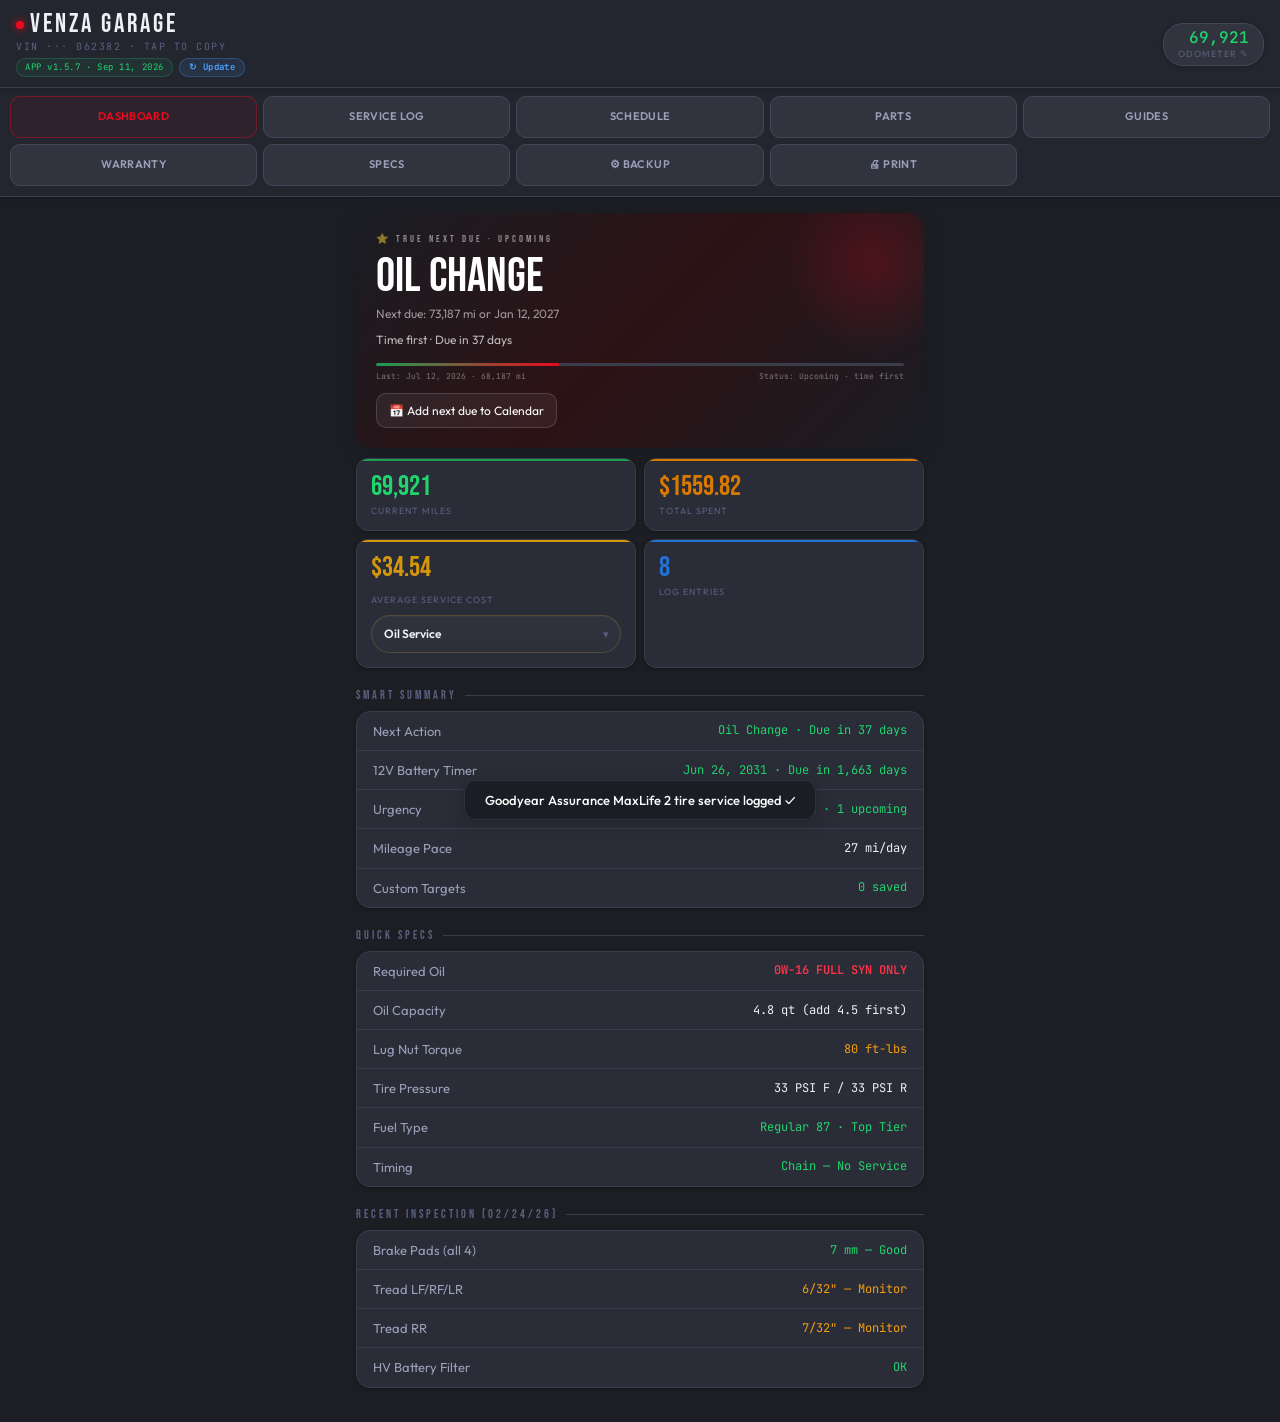
==== commit fb8291e2: "Fix app updates with cache-busting root loader" ====
--- a/index.html
+++ b/index.html
@@ -1,1138 +1,56 @@
 <!DOCTYPE html>
-<!-- Venza Garage restructured build: CSS/JS split for faster updates. -->
 <html lang="en">
 <head>
 <meta charset="UTF-8">
 <meta name="viewport" content="width=device-width, initial-scale=1.0, viewport-fit=cover">
-<meta name="apple-mobile-web-app-capable" content="yes">
-<meta name="apple-mobile-web-app-status-bar-style" content="black">
-<meta name="apple-mobile-web-app-title" content="Venza">
 <meta name="theme-color" content="#23262f">
 <meta http-equiv="Cache-Control" content="no-cache, no-store, must-revalidate">
 <meta http-equiv="Pragma" content="no-cache">
 <meta http-equiv="Expires" content="0">
 <title>Venza Garage</title>
-<meta name="application-name" content="Venza Garage">
-<link rel="preconnect" href="https://fonts.googleapis.com">
-<link href="https://fonts.googleapis.com/css2?family=Bebas+Neue&family=Outfit:wght@300;400;500;600;700&family=JetBrains+Mono:wght@400;500&display=swap" rel="stylesheet">
-<link rel="stylesheet" href="./css/style.css?v=1.5.4">
-
+<style>
+  html,body{margin:0;min-height:100%;background:#1c1e24;color:#eef0f5;font-family:-apple-system,BlinkMacSystemFont,"Segoe UI",sans-serif}
+  .boot{min-height:100vh;display:grid;place-items:center;padding:24px;text-align:center}
+  .boot-card{max-width:420px;width:100%}
+  .boot-title{font-size:28px;font-weight:800;letter-spacing:2px;margin-bottom:8px}
+  .boot-sub{font-size:13px;color:#9aa0b8;line-height:1.55}
+  .dot{display:inline-block;width:9px;height:9px;border-radius:50%;background:#22d46e;margin-right:8px;box-shadow:0 0 14px rgba(34,212,110,.55)}
+</style>
 </head>
 <body>
-
-<div class="status-bar"></div>
-
-<!-- HEADER -->
-<header class="header">
-  <div class="header-left">
-    <div class="header-logo">
-      <div class="header-logo-dot"></div>
-      VENZA GARAGE
-    </div>
-    <div class="header-sub" onclick="copyVIN()" style="cursor:pointer" title="Tap to copy VIN" role="button" tabindex="0" aria-label="Copy VIN">VIN ··· 062382 · tap to copy</div>
-    <div class="app-version-line">
-      <div class="header-version" id="appVersionBadge" title="Current app version">APP v1.5.4 · Jul 24, 2026</div>
-      <button class="update-pill" id="appUpdateBtn" onclick="forceAppUpdate()" type="button" title="Clear cache and reload the newest uploaded app">↻ Update</button>
-    </div>
-  </div>
-  <div class="mileage-pill" onclick="openMiModal()" role="button" tabindex="0" aria-label="Edit odometer mileage">
-    <div class="mi-num" id="topMi">68,187</div>
-    <div class="mi-label">odometer ✎</div>
-  </div>
-</header>
-
-<!-- NAV -->
-<div class="nav-wrap">
-  <nav class="nav">
-    <button class="nav-btn active" onclick="go('dash')">Dashboard</button>
-    <button class="nav-btn" onclick="go('log')">Service Log</button>
-    <button class="nav-btn" onclick="go('upcoming')">Schedule</button>
-    <button class="nav-btn" onclick="go('parts')">Parts</button>
-    <button class="nav-btn" onclick="go('guides')">Guides</button>
-    <button class="nav-btn" onclick="go('warranty')">Warranty</button>
-    <button class="nav-btn" onclick="go('specs')">Specs</button>
-    <button class="nav-btn" onclick="go('backup')">⚙ Backup</button>
-    <button class="nav-btn" onclick="go('printlog')">🖨 Print</button>
-  </nav>
-</div>
-
-<!-- ═══ DASHBOARD ═══════════════════════════════════════════════ -->
-<div id="page-dash" class="page active">
-
-  <div class="hero">
-    <div class="hero-label" id="dHeroLabel">⭐ True Next Due</div>
-    <div class="hero-mi" id="dHeroTitle">Oil Change</div>
-    <div class="hero-desc" id="dHeroDue">Next due: 73,187 mi or Jan 12, 2027</div>
-    <div class="hero-desc" id="dHeroTrigger" style="margin-top:8px;color:rgba(255,255,255,.7)">Mileage first · Due in 4,839 mi</div>
-    <div class="progress-track">
-      <div class="progress-fill" id="dProgress" style="width:0%"></div>
-    </div>
-    <div class="progress-labels">
-      <span id="dLast" style="color:rgba(255,255,255,.4)">Last: Jul 12, 2026 · 68,187 mi</span>
-      <span id="dRemain" style="color:rgba(255,255,255,.4)">Status: Future</span>
-    </div>
-    <div class="hero-actions">
-      <button class="btn-ghost hero-mini" id="heroCalendarBtn" onclick="downloadNextDueCalendar()">📅 Add next due to Calendar</button>
-    </div>
-  </div>
-
-  <div class="gauges">
-    <div class="gauge" style="--accent:var(--green)">
-      <div class="g-val" id="dMi" style="color:var(--green2)">68,187</div>
-      <div class="g-label">Current Miles</div>
-    </div>
-    <div class="gauge" style="--accent:var(--orange)">
-      <div class="g-val" style="color:var(--orange)" id="dTotal">$527.57</div>
-      <div class="g-label">Total Spent</div>
-    </div>
-    <div class="gauge avg-gauge" style="--accent:var(--gold)">
-      <div class="g-val" style="color:var(--gold)" id="dAvgCost">$34.54</div>
-      <div class="g-label">Average Service Cost</div>
-      <div class="avg-select-wrap">
-        <select id="avgServiceSelect" class="avg-select" onchange="setAverageServiceType(this.value)" aria-label="Average service type"></select>
-      </div>
-    </div>
-    <div class="gauge" style="--accent:var(--blue)">
-      <div class="g-val" style="color:var(--blue)" id="dCount">4</div>
-      <div class="g-label">Log Entries</div>
-    </div>
-  </div>
-
-  <div class="section-label">Smart Summary</div>
-  <div class="card"><div class="card-body" id="dSmartSummary">
-    <div class="row"><span class="row-key">Loading</span><span class="row-val">—</span></div>
-  </div></div>
-
-  <div class="section-label">Quick Specs</div>
-  <div class="card">
-    <div class="card-body">
-      <div class="row"><span class="row-key">Required Oil</span><span class="row-val red">0W-16 FULL SYN ONLY</span></div>
-      <div class="row"><span class="row-key">Oil Capacity</span><span class="row-val">4.8 qt (add 4.5 first)</span></div>
-      <div class="row"><span class="row-key">Lug Nut Torque</span><span class="row-val orange">80 ft-lbs</span></div>
-      <div class="row"><span class="row-key">Tire Pressure</span><span class="row-val">33 PSI F / 33 PSI R</span></div>
-      <div class="row"><span class="row-key">Fuel Type</span><span class="row-val green">Regular 87 · Top Tier</span></div>
-      <div class="row"><span class="row-key">Timing</span><span class="row-val green">Chain — No Service</span></div>
-    </div>
-  </div>
-
-  <div class="section-label">Recent Inspection (02/24/26)</div>
-  <div class="card">
-    <div class="card-body">
-      <div class="row"><span class="row-key">Brake Pads (all 4)</span><span class="row-val green">7 mm — Good</span></div>
-      <div class="row"><span class="row-key">Tread LF/RF/LR</span><span class="row-val orange">6/32" — Monitor</span></div>
-      <div class="row"><span class="row-key">Tread RR</span><span class="row-val orange">7/32" — Monitor</span></div>
-      <div class="row"><span class="row-key">HV Battery Filter</span><span class="row-val green">OK</span></div>
-    </div>
-  </div>
-</div>
-
-<!-- ═══ SERVICE LOG ══════════════════════════════════════════════ -->
-<div id="page-log" class="page">
-  <button class="btn-primary" onclick="go('add')" style="margin-bottom:14px">＋ Add Service Entry</button>
-  <div id="logList"></div>
-  <div class="total-row">
-    <span class="total-label">Total Invested</span>
-    <span class="total-val" id="totalVal">$527.57</span>
-  </div>
-</div>
-
-<!-- ═══ ADD ENTRY ════════════════════════════════════════════════ -->
-<div id="page-add" class="page">
-  <div class="form-section">
-    <div class="form-title">New Service Entry</div>
-    <div class="alert blue" style="margin-bottom:16px">
-      <div class="alert-icon">💡</div>
-      <div><strong>Super basic entry mode.</strong> Save only the date, mileage, service type, total cost, shop/DIY, optional notes, and an optional receipt photo.</div>
-    </div>
-    <div class="fg2">
-      <div class="fl"><label>Date</label><input type="date" class="fi" id="fDate"></div>
-      <div class="fl">
-        <label>Mileage</label>
-        <input type="number" class="fi" id="fMi" inputmode="numeric" autocomplete="off"
-               placeholder="—" oninput="onMileageInput(this.value)">
-        <div class="mi-hint" id="fMiHint"></div>
-        <div class="mi-warn" id="fMiWarn"></div>
-      </div>
-    </div>
-    <div class="fl">
-      <label>Service Type</label>
-      <select class="fs" id="fType" onchange="prefill()">
-        <option value="">— Select type —</option>
-                <option value="oil">Oil Change</option>
-        <option value="tires">Tire Rotation</option>
-        <option value="cabin">Cabin Air Filter</option>
-        <option value="engine_filter">Engine Air Filter</option>
-        <option value="trans">Transmission Fluid D&F</option>
-        <option value="diff">Rear Differential D&F</option>
-        <option value="coolant">Engine Coolant Drain & Fill</option>
-        <option value="inv_coolant">Inverter Coolant Drain & Fill</option>
-        <option value="alignment">Wheel Alignment</option>
-        <option value="tires_new">New Tires</option>
-        <option value="brakes">Brake Service</option>
-        <option value="plugs">Spark Plugs</option>
-        <option value="hvfilter_inspect">HV Battery Cooling Filter — Inspect</option>
-        <option value="hvfilter_clean">HV Battery Cooling Filter — Clean</option>
-        <option value="valvomax">ValvoMax Drain Valve Install</option>
-        <option value="wipers">Wiper Blades</option>
-        <option value="battery">12V Battery</option>
-        <option value="other">Other</option>
-      </select>
-    </div>
-    <div class="fl">
-      <label>Notes / Details</label>
-      <textarea class="ft" id="fDesc" placeholder="Quick notes about what was done..."></textarea>
-    </div>
-    <div class="fg2">
-      <div class="fl">
-        <label>Total Cost for This Service ($)</label>
-        <input type="number" class="fi" id="fCost" placeholder="0.00" step="0.01" inputmode="decimal" min="0">
-        <div class="auto-cost-note">Auto-fills from purchased parts when added. You can override it for labor, shop invoices, or no-parts services.</div>
-      </div>
-      <div class="fl">
-        <label>Shop / DIY</label>
-        <select class="fs" id="fShop">
-          <option value="DIY">DIY</option>
-          <option value="SHOP">SHOP</option>
-        </select>
-      </div>
-    </div>
-    <div class="fl">
-      <button type="button" class="service-parts-toggle" id="servicePartsToggle" onclick="toggleServicePartsBuilder()">
-        <span>
-          Add purchased parts for this service
-          <small>Optional · Add multiple parts · Check only the ones you want saved into the Parts tab</small>
-        </span>
-        <span class="chev">▾</span>
-      </button>
-      <!-- REUSE LAST PARTS BAR — appears automatically when a type with prior parts is selected -->
-      <div class="reuse-bar" id="reusePartsBar">
-        <div class="reuse-bar-info">
-          <div class="reuse-bar-label">↩ Same parts on record</div>
-          <div class="reuse-bar-meta" id="reuseBarMeta"></div>
-          <div class="reuse-bar-parts" id="reuseBarParts"></div>
-        </div>
-        <button type="button" class="reuse-bar-btn" onclick="applyLastParts()">Reuse</button>
-      </div>
-      <div class="service-parts-wrap" id="servicePartsWrap">
-        <div class="alert blue" style="margin-bottom:12px">
-          <div class="alert-icon">🧩</div>
-          <div><strong>Hideable parts builder.</strong> Each part added here updates the service total automatically. Use the checkbox on each part only if you also want that item saved into the Parts tab.</div>
-        </div>
-        <div id="fItemsList" class="item-builder"></div>
-        <div class="item-builder-actions">
-          <button type="button" class="item-add" onclick="addItemRow()">＋ Add Another Part</button>
-        </div>
-      </div>
-    </div>
-    <!-- RECEIPT PHOTO UPLOAD -->
-    <div class="fl">
-      <label>Receipt / Photo (optional)</label>
-      <div id="fPhotoArea" role="button" tabindex="0" aria-label="Add receipt photo" style="border:2px dashed var(--border2);border-radius:10px;
-           padding:16px;text-align:center;cursor:pointer;transition:all .2s;background:var(--bg3)"
-           onclick="document.getElementById('fPhotoInput').click()"
-           ondragover="event.preventDefault();this.style.borderColor='var(--toyota)'"
-           ondragleave="this.style.borderColor='var(--border2)'"
-           ondrop="handlePhotoDrop(event)">
-        <div id="fPhotoPreview" style="display:none">
-          <img id="fPhotoImg" style="max-width:100%;max-height:180px;border-radius:8px;object-fit:contain">
-          <div style="margin-top:8px;display:flex;gap:8px;justify-content:center">
-            <button onclick="event.stopPropagation();clearPhoto()" style="font-size:11px;color:var(--toyota);background:none;border:none;cursor:pointer;padding:4px 8px">✕ Remove</button>
-          </div>
-        </div>
-        <div id="fPhotoPlaceholder">
-          <div style="font-size:28px;margin-bottom:6px">📷</div>
-          <div style="font-size:13px;color:var(--text2);font-weight:500">Tap to add receipt photo</div>
-          <div style="font-size:11px;color:var(--text3);margin-top:3px">Camera or Photo Library · Stored locally · Included in PDF</div>
-        </div>
-      </div>
-      <input type="file" id="fPhotoInput" accept="image/*" style="display:none" onchange="handlePhotoSelect(this)">
-    </div>
-    <div class="btn-row">
-      <button class="btn-ghost" id="entryCancelBtn" onclick="go('log')">Cancel</button>
-      <button class="btn-primary" id="entrySaveBtn" onclick="saveEntry()">Save Entry</button>
-    </div>
-  </div>
-</div>
-
-<!-- ═══ UPCOMING SCHEDULE ════════════════════════════════════════ -->
-<div id="page-upcoming" class="page">
-
-  <div class="section-label">Personal Maintenance Targets</div>
-  <div class="alert blue">
-    <div class="alert-icon">🎯</div>
-    <div><strong>Your target drives the app.</strong> Toyota guidance stays visible below as the baseline, but your saved target here updates the dashboard, schedule engine, smart mileage preview, print report, and calendar exports.</div>
-  </div>
-  <div class="card">
-    <div class="card-head sched-toggle-head" id="scheduleControlsToggle" role="button" tabindex="0" aria-expanded="false" onclick="toggleScheduleControls()">
-      <div class="card-title">Schedule Controls</div>
-      <div class="sched-toggle-right">
-        <div id="scheduleOverrideSummary" style="font-size:11px;color:var(--text3)">0 custom targets</div>
-        <div class="sched-toggle-chevron" id="scheduleControlsChevron">▾</div>
-      </div>
-    </div>
-    <div class="card-body" id="scheduleConfigList"></div>
-  </div>
-
-  <div class="section-label">Recurring Schedule</div>
-  <div class="card">
-    <div class="card-body" id="upcomingRecurringList"></div>
-  </div>
-
-  <div class="section-label">Watch Items</div>
-  <div class="card">
-    <div class="card-body" id="upcomingWatchList"></div>
-  </div>
-
-<div class="section-label">Official Toyota Schedule (from manual)</div>
-  <div class="alert gold">
-    <div class="alert-icon">📋</div>
-    <div id="scheduleOilGuidanceText"><strong>Toyota Official:</strong> Oil change every 10,000 mi / 12 months when using 0W-16. Your current target will appear here.</div>
-  </div>
-  <div class="sched-wrap">
-    <table class="sched-table">
-      <tr>
-        <th>Service Item</th>
-        <th>5k</th><th>10k</th><th>15k</th><th>20k</th><th>30k</th><th>60k</th><th>90k</th><th>100k</th><th>120k</th>
-      </tr>
-      <tr>
-        <td>Engine Oil & Filter <span class="sched-note">(0W-16)</span></td>
-        <td>—</td><td class="sched-replace">R</td><td>—</td><td class="sched-replace">R</td><td class="sched-replace">R</td><td class="sched-replace">R</td><td class="sched-replace">R</td><td class="sched-replace">R</td><td class="sched-replace">R</td>
-      </tr>
-      <tr>
-        <td>Tire Rotation</td>
-        <td class="sched-check">✓</td><td class="sched-check">✓</td><td class="sched-check">✓</td><td class="sched-check">✓</td><td class="sched-check">✓</td><td class="sched-check">✓</td><td class="sched-check">✓</td><td class="sched-check">✓</td><td class="sched-check">✓</td>
-      </tr>
-      <tr>
-        <td>HV Battery Filter — Inspect</td>
-        <td class="sched-inspect">I</td><td class="sched-inspect">I</td><td class="sched-inspect">I</td><td class="sched-inspect">I</td><td class="sched-inspect">I</td><td class="sched-inspect">I</td><td class="sched-inspect">I</td><td class="sched-inspect">I</td><td class="sched-inspect">I</td>
-      </tr>
-      <tr>
-        <td>HV Battery Filter — Clean</td>
-        <td>—</td><td>—</td><td>—</td><td class="sched-replace">C</td><td class="sched-replace">C</td><td class="sched-replace">C</td><td class="sched-replace">C</td><td class="sched-replace">C</td><td class="sched-replace">C</td>
-      </tr>
-      <tr>
-        <td>Cabin Air Filter</td>
-        <td>—</td><td>—</td><td class="sched-inspect">I</td><td>—</td><td class="sched-replace">R</td><td class="sched-replace">R</td><td class="sched-replace">R</td><td>—</td><td class="sched-replace">R</td>
-      </tr>
-      <tr>
-        <td>Engine Air Filter</td>
-        <td>—</td><td>—</td><td>—</td><td>—</td><td class="sched-replace">R</td><td class="sched-replace">R</td><td class="sched-replace">R</td><td>—</td><td class="sched-replace">R</td>
-      </tr>
-      <tr>
-        <td>Brake Inspection</td>
-        <td class="sched-inspect">I</td><td class="sched-inspect">I</td><td class="sched-inspect">I</td><td class="sched-inspect">I</td><td class="sched-inspect">I</td><td class="sched-inspect">I</td><td class="sched-inspect">I</td><td class="sched-inspect">I</td><td class="sched-inspect">I</td>
-      </tr>
-      <tr>
-        <td>Engine Coolant</td>
-        <td>—</td><td>—</td><td>—</td><td>—</td><td>—</td><td>—</td><td>—</td><td class="sched-replace">R</td><td>—</td>
-      </tr>
-      <tr>
-        <td>Inverter Coolant <span class="sched-note">(first due 150k)</span></td>
-        <td>—</td><td>—</td><td>—</td><td>—</td><td>—</td><td>—</td><td>—</td><td>—</td><td>—</td>
-      </tr>
-      <tr>
-        <td>Spark Plugs</td>
-        <td>—</td><td>—</td><td>—</td><td>—</td><td>—</td><td>—</td><td>—</td><td>—</td><td class="sched-replace">R</td>
-      </tr>
-    </table>
-  </div>
-  <div style="font-size:10px;color:var(--text3);margin-top:6px;line-height:1.6">
-    I = Inspect · R = Replace · C = Clean · Source: 2021 Toyota Venza Warranty & Maintenance Guide
-  </div>
-</div>
-
-<!-- ═══ PARTS ═════════════════════════════════════════════════════ -->
-<div id="page-parts" class="page">
-
-  <div class="section-label">Basic Parts List</div>
-  <div class="alert blue">
-    <div class="alert-icon">🧩</div>
-    <div><strong>Organized parts library.</strong> Parts can be added manually here or saved from the Add Service form only when you check the save box on that item. The list is grouped by section and also saves where you bought each part.</div>
-  </div>
-
-  <button class="btn-primary" id="partsFormToggleBtn" onclick="openNewPartForm()" style="margin-bottom:10px">＋ Add Part</button>
-
-  <div class="form-section" id="partFormWrap" style="display:none">
-    <input type="hidden" id="partEditId">
-    <div class="form-title" id="partFormTitle">Add Part</div>
-    <div class="fg2">
-      <div class="fl"><label>Part Name</label><input type="text" class="fi" id="partName" placeholder="Toyota oil filter"></div>
-      <div class="fl"><label>Part Number</label><input type="text" class="fi" id="partNumber" placeholder="90915-YZZN1"></div>
-    </div>
-    <div class="fg2">
-      <div class="fl">
-        <label>Parts Section</label>
-        <select class="fs" id="partCategory"></select>
-      </div>
-      <div class="fl"><label>Purchased From</label><input type="text" class="fi" id="partStore" placeholder="Toyota / Walmart / Amazon"></div>
-    </div>
-    <div class="fg2">
-      <div class="fl"><label>Cost Per Unit ($)</label><input type="number" class="fi" id="partCost" step="0.01" placeholder="4.99"></div>
-      <div class="fl"><label>Purchase Link</label><input type="url" class="fi" id="partLink" placeholder="https://..."></div>
-    </div>
-    <div class="fl"><label>Notes (optional)</label><textarea class="ft" id="partNote" placeholder="Optional note..."></textarea></div>
-    <div class="fl">
-      <label>Receipt Photo (optional)</label>
-      <div id="partPhotoArea" role="button" tabindex="0" aria-label="Add part receipt photo" style="border:2px dashed var(--border2);border-radius:10px;
-           padding:16px;text-align:center;cursor:pointer;transition:all .2s;background:var(--bg3)"
-           onclick="document.getElementById('partPhotoInput').click()"
-           ondragover="event.preventDefault();this.style.borderColor='var(--toyota)'"
-           ondragleave="this.style.borderColor='var(--border2)'"
-           ondrop="handlePartPhotoDrop(event)">
-        <div id="partPhotoPreview" style="display:none">
-          <img id="partPhotoImg" style="max-width:100%;max-height:180px;border-radius:8px;object-fit:contain">
-          <div style="margin-top:8px;display:flex;gap:8px;justify-content:center">
-            <button onclick="event.stopPropagation();clearPartPhoto()" style="font-size:11px;color:var(--toyota);background:none;border:none;cursor:pointer;padding:4px 8px">✕ Remove</button>
-          </div>
-        </div>
-        <div id="partPhotoPlaceholder">
-          <div style="font-size:28px;margin-bottom:6px">🧾</div>
-          <div style="font-size:13px;color:var(--text2);font-weight:500">Tap to add part receipt photo</div>
-          <div style="font-size:11px;color:var(--text3);margin-top:3px">Stored locally with the part list</div>
-        </div>
-      </div>
-      <input type="file" id="partPhotoInput" accept="image/*" style="display:none" onchange="handlePartPhotoSelect(this)">
-    </div>
-    <div class="btn-row">
-      <button class="btn-ghost" onclick="cancelPartForm()">Cancel</button>
-      <button class="btn-primary" onclick="saveBasicPart()">Save Part</button>
-    </div>
-  </div>
-
-  <div class="card">
-    <div class="card-head">
-      <div class="card-title">Parts List</div>
-      <div id="basicPartsSummary" style="font-size:11px;color:var(--text3)">0 parts</div>
-    </div>
-    <div class="card-body" id="basicPartsList"></div>
-  </div>
-
-  <div class="section-label">Free Oil Disposal</div>
-  <div class="card"><div class="card-body">
-    <div class="row"><span class="row-key">AutoZone — Webb City</span><span class="row-val" style="font-size:10px">1024 S Madison St · (417) 673-3290</span></div>
-    <div class="row"><span class="row-key">O'Reilly — Webb City</span><span class="row-val" style="font-size:10px">1001 S Madison St · (417) 673-4972</span></div>
-  </div></div>
-</div>
-
-<!-- ═══ GUIDES ════════════════════════════════════════════════════ -->
-<div id="page-guides" class="page">
-
-  <!-- OIL CHANGE -->
-  <div class="guide-item" data-guide-id="oil_change" data-service-type="oil">
-    <div class="guide-head" onclick="toggleGuide(this)">
-      <div class="guide-head-left">
-        <div class="guide-title">🔧 Oil Change — ValvoMax</div>
-        <div class="guide-meta">Every 5,000 mi (custom) · ~30 min · $34.54 · Toyota spec: 10k/12 mo</div>
-      </div>
-      <div class="guide-chevron">▾</div>
-    </div>
-    <div class="guide-body">
-      <div class="g-warn"><strong>⚠ OIL ONLY:</strong> SAE 0W-16 Full Synthetic — Mobil 1 5 qt from Walmart. The 0W-20 label looks nearly identical. Verify before pouring. Toyota manual confirms: 0W-20 only acceptable as one-time emergency substitute.</div>
-      <div class="g-info"><strong>Parts:</strong> Mobil 1 0W-16 (5 qt) · Filter 90915-YZZN1 · ValvoMax drain bag kit · Fresh gloves + rags</div>
-      <div class="step"><div class="step-n">1</div><div class="step-t"><strong>Confirm oil label</strong> — verify <code>0W-16</code> in bold on jug. Double-check before opening.</div></div>
-      <div class="step"><div class="step-n">2</div><div class="step-t"><strong>Warm engine 5–10 min</strong>, then shut off and cool 10–15 min. Oil should be warm (flows better) but not scalding hot.</div></div>
-      <div class="step"><div class="step-n">3</div><div class="step-t"><strong>Drive onto ramps</strong>, apply parking brake firmly, place wheel chocks behind rear tires.</div></div>
-      <div class="step"><div class="step-n">4</div><div class="step-t"><strong>Crack oil filler cap</strong> on top of engine — do not remove, just loosen to allow air flow during drain.</div></div>
-      <div class="step"><div class="step-n">5</div><div class="step-t"><strong>Remove undercover panel</strong> — 4 screws, <code>10mm socket</code>. Snug only when reinstalling. Never overtighten plastic fasteners.</div></div>
-      <div class="step"><div class="step-n">6</div><div class="step-t"><strong>Attach ValvoMax drain bag</strong> — screw drain tube onto valve clockwise. Oil flows automatically. Let drain <strong>15 full minutes</strong> for complete drain.</div></div>
-      <div class="step"><div class="step-n">7</div><div class="step-t"><strong>Swap filter while draining</strong> — Smart Jerry wrench, <strong>HEX side only</strong> to break loose (never use the square drive to loosen — can fracture). Hand-thread new filter then tighten to <code>13 ft-lbs</code> (18 Nm) or hand-snug + ¾ turn.</div></div>
-      <div class="step"><div class="step-n">8</div><div class="step-t"><strong>Close drain valve</strong> — unscrew drain tube counterclockwise. Oil stops instantly. Reinstall the steel safety cap hand-tight.</div></div>
-      <div class="step"><div class="step-n">9</div><div class="step-t"><strong>Reinstall undercover</strong> — 4 screws, 10mm, finger-snug only. Do not torque plastic.</div></div>
-      <div class="step"><div class="step-n">10</div><div class="step-t"><strong>Lower vehicle, add 4.5 qt</strong> of 0W-16. Start engine, idle 60–90 sec, shut off. Wait 5 min. Check dipstick — top off to <strong>upper hole</strong>. Total target: 4.8 qt.</div></div>
-      <div class="step"><div class="step-n">11</div><div class="step-t"><strong>Visual leak check</strong> — inspect under car around drain valve and filter. Should be completely dry.</div></div>
-      <div class="step"><div class="step-n">12</div><div class="step-t"><strong>Reset oil life</strong> — Settings → Vehicle → Maintenance Reset → Oil Maintenance Required.</div></div>
-      <div class="step"><div class="step-n">13</div><div class="step-t"><strong>Dispose free</strong> at AutoZone or O'Reilly in Webb City. Sealed container — they pump it out and accept used filters too.</div></div>
-      <div class="g-tip">💡 <strong>Dipstick (yellow handle):</strong> Upper hole = FULL. Lower hole = ADD. Always wipe, reinsert fully, pull again — first pull gives false high reading. Slightly under full is safer than overfilled.</div>
-    </div>
-  </div>
-
-  <!-- COOLANT -->
-  <div class="guide-item" data-guide-id="engine_coolant" data-service-type="coolant">
-    <div class="guide-head" onclick="toggleGuide(this)">
-      <div class="guide-head-left">
-        <div class="guide-title">🌡️ Engine Coolant Drain & Fill</div>
-        <div class="guide-meta">Due ~100,000 mi / 120 months · Car Care Nut method</div>
-      </div>
-      <div class="guide-chevron">▾</div>
-    </div>
-    <div class="guide-body">
-      <div class="g-warn"><strong>⚠ FLUID ONLY:</strong> Toyota Super Long Life Coolant (SLLC) Part# 00272-SLLC2 — pink, pre-mixed 50/50. DO NOT use universal green/orange coolants. Toyota manual specifies SLLC or "similar non-silicate, non-amine, non-borate ethylene-glycol with long-life hybrid organic acid technology."</div>
-      <div class="g-info"><strong>Important:</strong> Venza Hybrid has TWO separate cooling systems — Engine coolant (100k first replacement) and Inverter coolant (150k first replacement). Both use Toyota SLLC pink. Best reference videos: search "2019+ RAV4 Hybrid coolant change" — same A25A-FXS engine.</div>
-      <div class="g-gold"><strong>Tools needed:</strong> Lisle 24680 spill-free funnel · 5/16" ID drain hose · Drain pan · Toyota SLLC coolant</div>
-      <div class="step"><div class="step-n">1</div><div class="step-t"><strong>Let engine cool completely</strong> — minimum 2 hours after driving. Opening hot coolant system is dangerous.</div></div>
-      <div class="step"><div class="step-n">2</div><div class="step-t"><strong>Locate radiator petcock</strong> at bottom of radiator. Attach a <code>5/16" ID hose</code> to direct coolant into drain pan. Open petcock — drain fully.</div></div>
-      <div class="step"><div class="step-n">3</div><div class="step-t"><strong>No water flush needed</strong> — Toyota manual and Car Care Nut method: straight drain and refill is correct. Flushing with water is unnecessary on a properly maintained cooling system.</div></div>
-      <div class="step"><div class="step-n">4</div><div class="step-t"><strong>Close petcock</strong> once fully drained.</div></div>
-      <div class="step"><div class="step-n">5</div><div class="step-t"><strong>Attach Lisle 24680</strong> spill-free funnel to radiator fill neck. This prevents air pockets and messy spills.</div></div>
-      <div class="step"><div class="step-n">6</div><div class="step-t"><strong>Fill with Toyota SLLC</strong> (pre-mixed 50/50) through the funnel until the funnel stays consistently full. Leave funnel attached.</div></div>
-      <div class="step"><div class="step-n">7</div><div class="step-t"><strong>Activate Maintenance Mode</strong> — required to run gas engine for air bleeding. Sequence: Gas pedal 2x → Neutral → 2x → Park → 2x → Start. Engine will run in gas mode.</div></div>
-      <div class="step"><div class="step-n">8</div><div class="step-t"><strong>Hold ~2,000 RPM</strong> until the cooling fan cycles <strong>twice</strong>. Continue adding coolant to funnel as the level drops — air is purging from the system.</div></div>
-      <div class="step"><div class="step-n">9</div><div class="step-t"><strong>Remove funnel, cap off</strong>. Let engine cool completely. Check coolant reservoir — top off to FULL line with Toyota SLLC if needed.</div></div>
-      <div class="g-tip">💡 Inverter coolant service is separate at ~150k miles. The inverter cooling system has its own reservoir (check your owner's manual for location). Both reservoirs take the same Toyota SLLC pink coolant.</div>
-    </div>
-  </div>
-
-  <!-- CABIN FILTER -->
-  <div class="guide-item" data-guide-id="cabin_filter" data-service-type="cabin">
-    <div class="guide-head" onclick="toggleGuide(this)">
-      <div class="guide-head-left">
-        <div class="guide-title">💨 Cabin Air Filter</div>
-        <div class="guide-meta">~15,000 mi (custom) · Toyota spec: 30k · ~5 min DIY</div>
-      </div>
-      <div class="guide-chevron">▾</div>
-    </div>
-    <div class="guide-body">
-      <div class="g-info"><strong>Part:</strong> A-Premium Activated Carbon APCA4605 — $11.18. Activated carbon removes odors in addition to dust and pollen. Toyota manual notes: replace sooner if airflow from A/C is reduced or windows fog in Fresh mode.</div>
-      <div class="step"><div class="step-n">1</div><div class="step-t"><strong>Open glove box</strong> and completely empty its contents.</div></div>
-      <div class="step"><div class="step-n">2</div><div class="step-t"><strong>Squeeze sides of glove box</strong> inward — this compresses the side pins past the stops. Lower the glove box door fully.</div></div>
-      <div class="step"><div class="step-n">3</div><div class="step-t"><strong>Remove filter housing cover</strong> — unclip or slide the rectangular cover behind the open glove box opening.</div></div>
-      <div class="step"><div class="step-n">4</div><div class="step-t"><strong>Slide out old filter</strong>. Note the <strong>airflow direction arrow</strong> on the filter frame — the new one must match.</div></div>
-      <div class="step"><div class="step-n">5</div><div class="step-t"><strong>Insert new filter</strong> with arrow pointing in the same direction (typically toward the cabin/blower). Seat flat with no gaps at the edges.</div></div>
-      <div class="step"><div class="step-n">6</div><div class="step-t"><strong>Replace cover, restore glove box</strong>. Squeeze sides again to click back into stops. Done — no tools required.</div></div>
-      <div class="g-tip">💡 Toyota manual footnote: "Driving in heavy traffic, on dirt roads or in urban, dusty or desert areas may shorten filter life." If you notice reduced A/C airflow or foggy windows in Fresh mode, replace sooner regardless of mileage.</div>
-    </div>
-  </div>
-
-  <!-- ENGINE AIR FILTER -->
-  <div class="guide-item" data-guide-id="engine_air_filter" data-service-type="engine_filter">
-    <div class="guide-head" onclick="toggleGuide(this)">
-      <div class="guide-head-left">
-        <div class="guide-title">🌬️ Engine Air Filter</div>
-        <div class="guide-meta">~30,000 mi per Toyota manual · Part# 17801-YZZ16</div>
-      </div>
-      <div class="guide-chevron">▾</div>
-    </div>
-    <div class="guide-body">
-      <div class="g-info"><strong>Part:</strong> Toyota OEM #17801-YZZ16 — $15.59 at Frank Fletcher Toyota Parts. Toyota manual says: inspect for damage, excessive wear, and oiliness — replace if necessary at 30k intervals.</div>
-      <div class="step"><div class="step-n">1</div><div class="step-t"><strong>Open hood</strong>. Locate the air filter box — black rectangular plastic housing toward the front/side of the engine bay.</div></div>
-      <div class="step"><div class="step-n">2</div><div class="step-t"><strong>Release the clips</strong> securing the air box lid — typically spring clips on each side. Open the lid.</div></div>
-      <div class="step"><div class="step-n">3</div><div class="step-t"><strong>Remove old filter</strong>. Inspect the housing interior and wipe out any debris with a dry cloth.</div></div>
-      <div class="step"><div class="step-n">4</div><div class="step-t"><strong>Insert new filter</strong> — ensure all 4 edges seat flat against the housing with no gaps that could let unfiltered air bypass.</div></div>
-      <div class="step"><div class="step-n">5</div><div class="step-t"><strong>Close lid, secure clips</strong>. Done — no tools required for most clip-style housings.</div></div>
-      <div class="g-tip">💡 Quick inspection method: hold the old filter up to a light source. If you can't easily see light through it, it's due for replacement regardless of mileage interval.</div>
-    </div>
-  </div>
-
-
-  <!-- SPARK PLUGS -->
-  <div class="guide-item" data-guide-id="spark_plugs" data-service-type="plugs">
-    <div class="guide-head" onclick="toggleGuide(this)">
-      <div class="guide-head-left">
-        <div class="guide-title">⚡ Spark Plugs</div>
-        <div class="guide-meta">Custom interval: 60,000 mi / 72 months · Qty 4 · OEM plug: 90919-01289</div>
-      </div>
-      <div class="guide-chevron">▾</div>
-    </div>
-    <div class="guide-body">
-      <div class="g-warn"><strong>⚠ ENGINE COLD ONLY:</strong> Do this on a fully cooled engine. The cylinder head is aluminum, so do not rush plug removal on a hot engine. Do not touch any orange hybrid high-voltage wiring or connectors.</div>
-      <div class="g-info"><strong>OEM plug:</strong> Toyota <code>90919-01289</code> (replaces <code>90919-A1001</code>) · Denso <code>FC16HR-Q8</code> equivalent · quantity <strong>4</strong>.</div>
-      <div class="g-gold" id="sparkToolsNeeded"><strong>Tools needed:</strong> 10mm socket for coil bolts · 14mm thin-wall spark plug socket · 3/8" ratchet · 6" extension · small wobble extension helpful · torque wrench that can do <code>15 ft-lbs</code> · compressed air or vacuum · trim tool to remove engine cover clips if needed.</div>
-      <div class="step"><div class="step-n">1</div><div class="step-t"><strong>Let the engine cool fully</strong>, open the hood, and remove the plastic engine cover. Keep the key away from the engine bay so the hybrid system cannot wake up while you work.</div></div>
-      <div class="step"><div class="step-n">2</div><div class="step-t"><strong>Locate the 4 ignition coils</strong> on top of the inline-4 engine. Each coil sits directly over one spark plug.</div></div>
-      <div class="step"><div class="step-n">3</div><div class="step-t"><strong>Unplug one coil at a time</strong> so parts do not get mixed up. Press the connector lock tab, then remove the single <code>10mm</code> coil bolt.</div></div>
-      <div class="step"><div class="step-n">4</div><div class="step-t"><strong>Twist and lift the coil straight out</strong>. Check the coil boot for oil, cracking, or carbon tracking before reinstalling.</div></div>
-      <div class="step"><div class="step-n">5</div><div class="step-t"><strong>Blow out the spark plug tube</strong> with compressed air or vacuum it before removing the plug. This keeps dirt from dropping into the cylinder.</div></div>
-      <div class="step"><div class="step-n">6</div><div class="step-t"><strong>Remove the old plug</strong> using a <code>14mm thin-wall spark plug socket</code> with extension. Break it loose gently, then spin it out by hand.</div></div>
-      <div class="step"><div class="step-n">7</div><div class="step-t"><strong>Verify the new plug</strong> matches the old one: Toyota <code>90919-01289</code> / Denso <code>FC16HR-Q8</code>. Install the new plug by hand first so it threads smoothly. If it does not spin in easily, back it out and restart to avoid cross-threading.</div></div>
-      <div class="step"><div class="step-n">8</div><div class="step-t" id="sparkTorqueStep"><strong>Torque the new plug</strong> to <code>15 ft-lbs</code>. A 14mm plug socket and proper torque matter here because overtightening can damage the aluminum head.</div></div>
-      <div class="step"><div class="step-n">9</div><div class="step-t"><strong>Reinstall the ignition coil</strong>, then snug the coil bolt and reconnect the electrical plug. Repeat the same process for the remaining 3 cylinders.</div></div>
-      <div class="step"><div class="step-n">10</div><div class="step-t"><strong>Reinstall the engine cover</strong>, start the vehicle, and confirm smooth idle with no warning lights. If a misfire appears right away, shut it off and recheck the coil connector seating.</div></div>
-      <div class="g-tip">💡 <strong>Best practice:</strong> replace all 4 plugs as a set, one cylinder at a time. Log the service at completion so the app resets your next spark plug interval from the actual mileage and date.</div>
-    </div>
-  </div>
-
-  <!-- HV BATTERY FILTER -->
-  <div class="guide-item" data-guide-id="hv_battery_filter" data-service-type="hvfilter_clean">
-    <div class="guide-head" onclick="toggleGuide(this)">
-      <div class="guide-head-left">
-        <div class="guide-title">🔋 HV Battery Cooling Filter</div>
-        <div class="guide-meta">Inspect every 5,000 mi · Clean every 20,000 mi · Per Toyota manual</div>
-      </div>
-      <div class="guide-chevron">▾</div>
-    </div>
-    <div class="guide-body">
-      <div class="g-gold"><strong>Toyota Manual says:</strong> "Visually check the HV battery cooling intake filter for dirt or dust every 5,000 miles and clean if necessary. Clean every 20,000 miles." This is critical for hybrid battery longevity.</div>
-      <div class="step"><div class="step-n">1</div><div class="step-t" id="hvFilterLocationStep"><strong>Locate the HV battery cooling intake</strong> — locate it using your owner's manual before trim removal. Interior layout references can vary by exact Venza configuration.</div></div>
-      <div class="step"><div class="step-n">2</div><div class="step-t"><strong>Every 5,000 mi — Inspect:</strong> Visually check for visible dust buildup, lint, or debris. If lightly dusty, a gentle tap or light vacuum is sufficient.</div></div>
-      <div class="step"><div class="step-n">3</div><div class="step-t"><strong>Every 20,000 mi — Clean:</strong> Remove the filter cover, take out the filter element, and clean with low-pressure air or a soft brush. Do not use water or wet cleaning.</div></div>
-      <div class="step"><div class="step-n">4</div><div class="step-t"><strong>Reinstall filter and cover</strong>. Ensure no gap that could allow unfiltered air into the battery cooling system.</div></div>
-      <div class="g-tip">💡 A clogged HV battery cooling filter can cause the hybrid battery to run hotter, which reduces battery life over time. This is one of the few hybrid-specific maintenance items that matters long-term.</div>
-    </div>
-  </div>
-
-
-  <!-- 12V BATTERY -->
-  <div class="guide-item" data-guide-id="battery_12v" data-service-type="battery">
-    <div class="guide-head" onclick="toggleGuide(this)">
-      <div class="guide-head-left">
-        <div class="guide-title">🔋 12V Battery Replacement</div>
-        <div class="guide-meta">Installed Jun 26, 2026 @ 67,820 mi · Next target Jun 26, 2031</div>
-      </div>
-      <div class="guide-chevron">▾</div>
-    </div>
-    <div class="guide-body">
-      <div class="g-info"><strong>Your battery:</strong> Toyota TrueStart Battery Group H5 (LN2) · Part #00544-H5061-540 · Installed Jun 26, 2026 at 67,820 mi · Grand total $150.60 · 84-month warranty.</div>
-      <div class="g-gold"><strong>Replacement timer:</strong> App target is <strong>60 months / 5 years</strong>. Next proactive replacement target: <strong>Jun 26, 2031</strong>. Warranty coverage runs <strong>84 months</strong>, through <strong>Jun 26, 2033</strong>. Test yearly after year 3 and replace sooner if voltage/load test is weak.</div>
-      <div class="g-warn"><strong>⚠ Before disconnecting:</strong> Make sure the vehicle is fully OFF, key is away from the car, doors are unlocked, and the cargo hatch is already open. Once the 12V battery is disconnected, powered locks/hatch functions may not work normally.</div>
-      <div class="g-info"><strong>Tools:</strong> 10mm wrench/socket for terminals, socket/ratchet for hold-down bracket, gloves, rag, battery terminal brush, battery memory is optional, and a NOCO charger/tester can be used after install if needed.</div>
-      <div class="step"><div class="step-n">1</div><div class="step-t"><strong>Park safe and power down</strong> — park on level ground, shift to Park, parking brake ON, headlights/accessories OFF, and make sure the dash is fully off. Keep the key fob away from the vehicle while working.</div></div>
-      <div class="step"><div class="step-n">2</div><div class="step-t"><strong>Open the cargo hatch first</strong> and remove the rear cargo floor/cover to access the 12V battery area. Keep the hatch open while the battery is disconnected so you do not get locked out of the cargo area.</div></div>
-      <div class="step"><div class="step-n">3</div><div class="step-t"><strong>Confirm battery orientation</strong> — take a quick photo before removal. Note where the positive cable, negative cable, hold-down bracket, vent/drain tube if equipped, and battery position sit.</div></div>
-      <div class="step"><div class="step-n">4</div><div class="step-t"><strong>Disconnect negative first</strong> — loosen the negative <code>-</code> terminal, remove it from the post, and tuck it aside so it cannot spring back and touch the battery post.</div></div>
-      <div class="step"><div class="step-n">5</div><div class="step-t"><strong>Disconnect positive second</strong> — loosen the positive <code>+</code> terminal. Be careful not to let your tool touch the positive terminal and body metal at the same time.</div></div>
-      <div class="step"><div class="step-n">6</div><div class="step-t"><strong>Remove hold-down bracket</strong> — remove the bracket/clamp that secures the battery. Keep all hardware together so nothing falls into the cargo well.</div></div>
-      <div class="step"><div class="step-n">7</div><div class="step-t"><strong>Lift old battery straight up</strong> — batteries are heavy. Keep it upright and do not tip it. Clean the tray area and inspect for corrosion or moisture before installing the new one.</div></div>
-      <div class="step"><div class="step-n">8</div><div class="step-t"><strong>Install the new H5 / LN2 battery</strong> — set the Toyota TrueStart battery in the same orientation as the original. Make sure it sits flat and fully seated in the tray.</div></div>
-      <div class="step"><div class="step-n">9</div><div class="step-t"><strong>Reinstall hold-down bracket</strong> — tighten it enough that the battery cannot slide or tip, but do not crush the case. Reconnect the vent/drain tube if your battery setup uses one.</div></div>
-      <div class="step"><div class="step-n">10</div><div class="step-t"><strong>Connect positive first</strong> — install the positive <code>+</code> cable on the positive post and tighten snugly. The terminal should not rotate by hand when tightened.</div></div>
-      <div class="step"><div class="step-n">11</div><div class="step-t"><strong>Connect negative last</strong> — install the negative <code>-</code> cable and tighten snugly. This order reduces short-circuit risk.</div></div>
-      <div class="step"><div class="step-n">12</div><div class="step-t"><strong>Initial check</strong> — verify interior lights power on, then start the Venza in <strong>READY</strong> mode. A meter reading around <code>14V</code> while READY is normal because the hybrid DC-DC converter is charging the 12V system.</div></div>
-      <div class="step"><div class="step-n">13</div><div class="step-t"><strong>Reset/relearn items if needed</strong> — clock, window auto-up/down, liftgate behavior, and infotainment settings may need to relearn after power loss. Drive normally for a short trip and recheck for warning lights.</div></div>
-      <div class="step"><div class="step-n">14</div><div class="step-t"><strong>Keep receipt + warranty info</strong> — Toyota TrueStart warranty is 84 months. Keep the receipt total and part number in this app: <code>00544-H5061-540</code>.</div></div>
-      <div class="g-tip">💡 <strong>After install:</strong> Your service log is saved at <strong>67,820 mi</strong>. The app will count down to the next battery replacement at <strong>Jun 26, 2031</strong>. If testing shows weak voltage before then, replace sooner.</div>
-    </div>
-  </div>
-
-  <!-- TIRE ROTATION -->
-  <div class="guide-item" data-guide-id="tire_rotation" data-service-type="tires">
-    <div class="guide-head" onclick="toggleGuide(this)">
-      <div class="guide-head-left">
-        <div class="guide-title">🔄 Tire Rotation</div>
-        <div class="guide-meta">Every 5,000 mi · Lug nut torque: 80 ft-lbs</div>
-      </div>
-      <div class="guide-chevron">▾</div>
-    </div>
-    <div class="guide-body">
-      <div class="g-info"><strong>AWD Pattern — Forward Cross:</strong> Rear tires move straight to the front. Front tires cross to opposite rear (RF → LR, LF → RR).</div>
-      <div class="step"><div class="step-n">1</div><div class="step-t"><strong>Loosen all 5 lug nuts per wheel</strong> while tires are still on the ground — break them loose only, don't remove yet.</div></div>
-      <div class="step"><div class="step-n">2</div><div class="step-t"><strong>Jack up and support</strong> one corner at a time. Place jack stand under pinch weld point. Never work under a car on just a jack.</div></div>
-      <div class="step"><div class="step-n">3</div><div class="step-t"><strong>Swap per forward cross pattern</strong>. While wheels are off, visually inspect brake pads for wear and rotors for scoring or rust.</div></div>
-      <div class="step"><div class="step-n">4</div><div class="step-t"><strong>Hand-thread lug nuts</strong> in a star/cross pattern (never circular). Lower vehicle until tire contacts ground but doesn't fully carry weight.</div></div>
-      <div class="step"><div class="step-n">5</div><div class="step-t"><strong>Torque to <code>80 ft-lbs</code></strong> in star pattern with torque wrench. Lower fully, then do a final torque check on each lug.</div></div>
-      <div class="step"><div class="step-n">6</div><div class="step-t"><strong>Check tire pressures</strong> — target <code>33 PSI</code> all four corners. Top up if needed.</div></div>
-      <div class="g-tip">💡 Current tread depth as of 02/24/26: LF/RF/LR at 6/32", RR at 7/32". Toyota recommends replacement at 2/32". Plan for new tires together with alignment to maximize value.</div>
-    </div>
-  </div>
-
-  <!-- VALVOMAX INSTALL -->
-  <div class="guide-item" data-guide-id="valvomax_install" data-service-type="valvomax">
-    <div class="guide-head" onclick="toggleGuide(this)">
-      <div class="guide-head-left">
-        <div class="guide-title">🔩 ValvoMax — First-Time Install</div>
-        <div class="guide-meta">One-time only · Confirm torque at valvomax.com first</div>
-      </div>
-      <div class="guide-chevron">▾</div>
-    </div>
-    <div class="guide-body">
-      <div class="g-warn" id="valvomaxWarnText"><strong>⚠ CRITICAL:</strong> ValvoMax official torque spec for M12-1.25 is NOT confirmed from manufacturer documentation. Third-party reference: EZ Oil Drain Valve lists 20 ft-lbs for M12-1.25. Verify directly at valvomax.com before proceeding.</div>
-      <div class="g-info"><strong>What you need:</strong> ValvoMax M12-1.25 · 24mm socket · 1/2" drive torque wrench · Thread-clean rag · Fresh crush washer (included)</div>
-      <div class="step"><div class="step-n">1</div><div class="step-t"><strong>Do this during your first oil change</strong> — do steps 1–6 of oil change guide first (drain old oil through OEM plug before installing ValvoMax).</div></div>
-      <div class="step"><div class="step-n">2</div><div class="step-t"><strong>Remove OEM drain plug</strong> — <code>14mm socket</code>, <code>30 ft-lbs</code>. Let oil drain completely. Save crush washer only if ValvoMax can't be installed today.</div></div>
-      <div class="step"><div class="step-n">3</div><div class="step-t"><strong>Clean drain hole threads</strong> — wipe the oil pan's drain port threads with a clean dry rag. Remove any old gasket material or grit that could prevent O-ring from seating.</div></div>
-      <div class="step"><div class="step-n">4</div><div class="step-t"><strong>Install crush washer</strong> on ValvoMax — this is a one-time use washer (not needed on future oil changes).</div></div>
-      <div class="step"><div class="step-n">5</div><div class="step-t" id="valvomaxTorqueStep"><strong>Thread ValvoMax by hand</strong> clockwise until snug. Then apply the saved torque guidance using your <code>24mm socket</code>. Do NOT overtorque — can distort O-ring seat and cause weep.</div></div>
-      <div class="step"><div class="step-n">6</div><div class="step-t"><strong>Continue oil change</strong> — add oil, start engine, run 2 minutes, shut off. Do a visual inspection under the car — drain valve area should be completely dry.</div></div>
-      <div class="step"><div class="step-n">7</div><div class="step-t"><strong>Valve is now permanent</strong> — never remove it. All future oil drains: attach drain bag tube → oil flows. Unscrew tube → oil stops instantly.</div></div>
-      <div class="g-tip">💡 No crush washer needed on any future oil change — the VITON O-ring triple seal is the permanent seal. This saves ~$0.50 per change and one less step.</div>
-    </div>
-  </div>
-
-  <!-- OIL RESET -->
-  <div class="guide-item" data-guide-id="oil_life_reset">
-    <div class="guide-head" onclick="toggleGuide(this)">
-      <div class="guide-head-left">
-        <div class="guide-title">⚙️ Oil Life Reset</div>
-        <div class="guide-meta">After every oil change · 30 seconds</div>
-      </div>
-      <div class="guide-chevron">▾</div>
-    </div>
-    <div class="guide-body">
-      <div class="g-gold">Toyota manual: "Reset the oil replacement reminder light ('MAINT REQD') or the message 'OIL MAINTENANCE REQUIRED' on the multi-information display after maintenance at every 5,000 miles."</div>
-      <div class="step"><div class="step-n">1</div><div class="step-t">Turn vehicle to ON/Ready mode (power on, don't start engine).</div></div>
-      <div class="step"><div class="step-n">2</div><div class="step-t">Go to: <strong>Settings → Vehicle → Maintenance Reset → Oil Maintenance Required</strong></div></div>
-      <div class="step"><div class="step-n">3</div><div class="step-t">Confirm the reset. "MAINT REQD" light should extinguish.</div></div>
-      <div class="g-tip">💡 If the message doesn't appear, you may need to scroll through the multi-information display using the steering wheel controls until you find the maintenance reset menu.</div>
-    </div>
-  </div>
-
-</div>
-
-<!-- ═══ WARRANTY ══════════════════════════════════════════════════ -->
-<div id="page-warranty" class="page">
-
-  <div class="alert green">
-    <div class="alert-icon">✅</div>
-    <div><strong>Your coverage starts from in-service date.</strong> Keep this handy — all coverages below are from the official 2021 Toyota Venza Warranty & Maintenance Guide.</div>
-  </div>
-
-  <div class="section-label">Coverage Summary</div>
-
-  <div class="warranty-card">
-    <div class="wc-head">
-      <div class="wc-icon">🔋</div>
-      <div>
-        <div class="wc-title">12V Battery — Toyota TrueStart</div>
-        <div class="wc-sub">Replaced original battery at 67,820 mi</div>
-      </div>
-      <div class="wc-badge active">84 mo</div>
-    </div>
-    <div class="wc-body">
-      <div class="wc-row"><span class="wc-row-k">Part</span><span class="wc-row-v">Group H5 (LN2) · #00544-H5061-540</span></div>
-      <div class="wc-row"><span class="wc-row-k">Installed / Purchased</span><span class="wc-row-v">Jun 26, 2026</span></div>
-      <div class="wc-row"><span class="wc-row-k">Your Replace Target</span><span class="wc-row-v">5 years · Jun 26, 2031</span></div>
-      <div class="wc-row"><span class="wc-row-k">Warranty Length</span><span class="wc-row-v">84 months · through Jun 26, 2033</span></div>
-      <div class="wc-row"><span class="wc-row-k">Receipt Total</span><span class="wc-row-v">$150.60 · includes $11 core charge</span></div>
-    </div>
-  </div>
-
-  <div class="warranty-card">
-    <div class="wc-head">
-      <div class="wc-icon">🛡️</div>
-      <div>
-        <div class="wc-title">Hybrid Battery Warranty</div>
-        <div class="wc-sub">Traction battery — best coverage</div>
-      </div>
-      <div class="wc-badge active">Active</div>
-    </div>
-    <div class="wc-body">
-      <div class="wc-row"><span class="wc-row-k">Duration</span><span class="wc-row-v">10 Years / 150,000 Miles</span></div>
-      <div class="wc-row"><span class="wc-row-k">Covers</span><span class="wc-row-v">Hybrid traction battery pack</span></div>
-      <div class="wc-row"><span class="wc-row-k">Note</span><span class="wc-row-v">Whichever comes first</span></div>
-    </div>
-  </div>
-
-  <div class="warranty-card">
-    <div class="wc-head">
-      <div class="wc-icon">⚡</div>
-      <div>
-        <div class="wc-title">Hybrid System Warranty</div>
-        <div class="wc-sub">Control modules, inverter, converter</div>
-      </div>
-      <div class="wc-badge active">Active</div>
-    </div>
-    <div class="wc-body">
-      <div class="wc-row"><span class="wc-row-k">Duration</span><span class="wc-row-v">8 Years / 100,000 Miles</span></div>
-      <div class="wc-row"><span class="wc-row-k">Covers</span><span class="wc-row-v">Battery control module, hybrid control module, inverter with converter</span></div>
-    </div>
-  </div>
-
-  <div class="warranty-card">
-    <div class="wc-head">
-      <div class="wc-icon">🔧</div>
-      <div>
-        <div class="wc-title">Powertrain Warranty</div>
-        <div class="wc-sub">Engine, transmission, drivetrain</div>
-      </div>
-      <div class="wc-badge expired">Expired</div>
-    </div>
-    <div class="wc-body">
-      <div class="wc-row"><span class="wc-row-k">Duration</span><span class="wc-row-v">60 Months / 60,000 Miles</span></div>
-      <div class="wc-row"><span class="wc-row-k">Status</span><span class="wc-row-v">Exceeded mileage limit — 68,187 mi &gt; 60,000 mi</span></div>
-      <div class="wc-row"><span class="wc-row-k">Covers</span><span class="wc-row-v">Engine internals, transmission, axles, drive shafts, CV joints, seals</span></div>
-    </div>
-  </div>
-
-  <div class="warranty-card">
-    <div class="wc-head">
-      <div class="wc-icon">🚗</div>
-      <div>
-        <div class="wc-title">Basic / Bumper-to-Bumper</div>
-        <div class="wc-sub">Defects in materials or workmanship</div>
-      </div>
-      <div class="wc-badge expired">Expired</div>
-    </div>
-    <div class="wc-body">
-      <div class="wc-row"><span class="wc-row-k">Duration</span><span class="wc-row-v">36 Months / 36,000 Miles</span></div>
-      <div class="wc-row"><span class="wc-row-k">Status</span><span class="wc-row-v">Both limits exceeded — ~5 yrs &amp; 68,187 mi</span></div>
-      <div class="wc-row"><span class="wc-row-k">Note</span><span class="wc-row-v">Excludes: wear items, maintenance, environmental damage, misuse</span></div>
-    </div>
-  </div>
-
-  <div class="warranty-card">
-    <div class="wc-head">
-      <div class="wc-icon">💺</div>
-      <div>
-        <div class="wc-title">Restraint Systems</div>
-        <div class="wc-sub">Seatbelts &amp; airbags</div>
-      </div>
-      <div class="wc-badge expired">Expired</div>
-    </div>
-    <div class="wc-body">
-      <div class="wc-row"><span class="wc-row-k">Duration</span><span class="wc-row-v">60 Months / 60,000 Miles</span></div>
-      <div class="wc-row"><span class="wc-row-k">Status</span><span class="wc-row-v">Exceeded mileage limit — 68,187 mi &gt; 60,000 mi</span></div>
-    </div>
-  </div>
-
-  <div class="warranty-card">
-    <div class="wc-head">
-      <div class="wc-icon">🛡️</div>
-      <div>
-        <div class="wc-title">Corrosion Perforation</div>
-        <div class="wc-sub">Body panel rust-through</div>
-      </div>
-      <div class="wc-badge check">Verify Date</div>
-    </div>
-    <div class="wc-body">
-      <div class="wc-row"><span class="wc-row-k">Duration</span><span class="wc-row-v">60 Months — Unlimited Miles</span></div>
-      <div class="wc-row"><span class="wc-row-k">Status</span><span class="wc-row-v" id="corrosionStatusNote">Date-dependent — verify your in-service date</span></div>
-      <div class="wc-row"><span class="wc-row-k">How to Check</span><span class="wc-row-v">If in-service before ~Apr 2021 → expired. After Apr 2021 → still active.</span></div>
-      <div class="wc-row"><span class="wc-row-k">Confirm At</span><span class="wc-row-v">toyota.com/owners or call (800) 331-4331</span></div>
-    </div>
-  </div>
-
-  <div class="warranty-card">
-    <div class="wc-head">
-      <div class="wc-icon">💨</div>
-      <div>
-        <div class="wc-title">Federal Emission (Long-Term)</div>
-        <div class="wc-sub">Key emission components</div>
-      </div>
-      <div class="wc-badge active">Active</div>
-    </div>
-    <div class="wc-body">
-      <div class="wc-row"><span class="wc-row-k">Duration</span><span class="wc-row-v">8 Years / 80,000 Miles</span></div>
-      <div class="wc-row"><span class="wc-row-k">Covers</span><span class="wc-row-v">Engine control module, catalytic converter, malfunction indicator light</span></div>
-    </div>
-  </div>
-
-  <div class="section-label">Important Notes from Manual</div>
-  <div class="card"><div class="card-body">
-    <div class="row"><span class="row-key">DIY OK?</span><span class="row-val green">Yes — Toyota cannot deny warranty solely because you used a non-dealer for maintenance</span></div>
-    <div class="row"><span class="row-key">Parts Required?</span><span class="row-val">Non-OEM parts OK — but OEM recommended for emission systems</span></div>
-    <div class="row"><span class="row-key">Records Required?</span><span class="row-val">Toyota cannot deny warranty solely for lack of records — but keep them anyway</span></div>
-    <div class="row"><span class="row-key">Emergency Contact</span><span class="row-val">Toyota Customer Experience: (800) 331-4331</span></div>
-  </div></div>
-</div>
-
-<!-- ═══ SPECS ══════════════════════════════════════════════════════ -->
-<div id="page-specs" class="page">
-
-  <div class="section-label">Vehicle Profile</div>
-  <div class="card"><div class="card-body">
-    <div class="row"><span class="row-key">Year / Model</span><span class="row-val">2021 Toyota Venza LE</span></div>
-    <div class="row"><span class="row-key">Trim</span><span class="row-val">Hybrid AWD</span></div>
-    <div class="row"><span class="row-key">Engine</span><span class="row-val">2.5L A25A-FXS</span></div>
-    <div class="row" onclick="copyVIN()" style="cursor:pointer"><span class="row-key">VIN <span style="color:var(--text3);font-size:10px">(tap to copy)</span></span><span class="row-val" style="font-size:10px;color:var(--blue2)">JTEAAAAAH8MJ062382</span></div>
-    <div class="row"><span class="row-key">Color</span><span class="row-val">White</span></div>
-    <div class="row"><span class="row-key">Location</span><span class="row-val">Carterville, MO</span></div>
-  </div></div>
-
-  <div class="section-label">Oil Specs</div>
-  <div class="card"><div class="card-body">
-    <div class="row"><span class="row-key">Required Oil</span><span class="row-val red">0W-16 FULL SYN ONLY</span></div>
-    <div class="row"><span class="row-key">API / ILSAC Spec</span><span class="row-val">API SP · ILSAC GF-6B</span></div>
-    <div class="row"><span class="row-key">Capacity</span><span class="row-val">4.8 qt with filter</span></div>
-    <div class="row"><span class="row-key">Fill Method</span><span class="row-val">Add 4.5 qt first → check dipstick</span></div>
-    <div class="row"><span class="row-key">Dipstick Handle</span><span class="row-val gold">Yellow</span></div>
-    <div class="row"><span class="row-key">Toyota Official Interval</span><span class="row-val">10,000 mi / 12 months (0W-16)</span></div>
-    <div class="row"><span class="row-key">Your Custom Interval</span><span class="row-val green" id="specsOilIntervalText">5,000 mi / 6 mo</span></div>
-    <div class="row"><span class="row-key">Emergency Substitute</span><span class="row-val red">0W-20 once only — replace ASAP</span></div>
-  </div></div>
-
-  <div class="section-label">Torque Specs</div>
-  <div class="card"><div class="card-body">
-    <div class="row"><span class="row-key">Oil Filter 90915-YZZN1</span><span class="row-val orange">13 ft-lbs (18 Nm)</span></div>
-    <div class="row"><span class="row-key">OEM Drain Plug (14mm)</span><span class="row-val orange">30 ft-lbs</span></div>
-    <div class="row"><span class="row-key">Spark Plugs</span><span class="row-val orange" id="specsSparkPlugTorque">15 ft-lbs</span></div>
-    <div class="row"><span class="row-key">ValvoMax M12-1.25</span><span class="row-val red" id="specsValvomaxTorque">⚠ Verify at valvomax.com before installation</span></div>
-    <div class="row"><span class="row-key">Lug Nuts</span><span class="row-val orange">80 ft-lbs</span></div>
-    <div class="row"><span class="row-key">Undercover Screws</span><span class="row-val">10mm · Hand-snug only</span></div>
-    <div class="row"><span class="row-key">Filter Wrench Note</span><span class="row-val red">HEX side ONLY to loosen</span></div>
-  </div></div>
-
-  <div class="section-label">Verification Controls</div>
-  <div class="alert gold">
-    <div class="alert-icon">⚠️</div>
-    <div><strong>User-correctable items.</strong> These are the fields that were flagged as verified later, user-specific, or correction-prone. Edit them only after checking a trusted source. Every save and reset asks for confirmation.</div>
-  </div>
-  <div class="overlay" id="verificationModal" onclick="if(event.target===this)closeVerificationEditor()">
-    <div class="modal">
-      <div class="modal-grip"></div>
-      <div class="modal-title" id="verificationModalTitle">Edit Verification Item</div>
-      <div class="modal-scroll">
-        <input type="hidden" id="verificationEditKey">
-        <div class="alert red" id="verificationModalWarning" style="margin-bottom:14px"></div>
-        <div class="fl"><label>Current / New Value</label><textarea class="ft" id="verificationEditValue" placeholder="Enter corrected value..."></textarea></div>
-      </div>
-      <div class="btn-row" style="margin-top:12px;flex-shrink:0">
-        <button class="btn-ghost" onclick="closeVerificationEditor()">Cancel</button>
-        <button class="btn-primary" style="background:var(--gold)" onclick="saveVerificationItem()">Save Verified Change</button>
-      </div>
-    </div>
-  </div>
-  <div class="card">
-    <div class="card-head">
-      <div class="card-title">Editable Verification Items</div>
-      <div id="verificationSummary" style="font-size:11px;color:var(--text3)">0 edited</div>
-    </div>
-    <div class="card-body" id="verificationOverridesList"></div>
-  </div>
-
-  <div class="section-label">Tires & Wheels</div>
-  <div class="card"><div class="card-body">
-    <div class="row"><span class="row-key">Tire Size</span><span class="row-val">225/60R18</span></div>
-    <div class="row"><span class="row-key">OE Pressure F/R</span><span class="row-val">33 PSI / 33 PSI</span></div>
-    <div class="row"><span class="row-key">Bolt Pattern</span><span class="row-val">5 × 114.30 mm</span></div>
-    <div class="row"><span class="row-key">Lug Nut Torque</span><span class="row-val orange">80 ft-lbs</span></div>
-    <div class="row"><span class="row-key">Tires Installed</span><span class="row-val">~June 2023</span></div>
-    <div class="row"><span class="row-key">Tread (02/24/26)</span><span class="row-val orange">LF/RF/LR 6/32 · RR 7/32</span></div>
-  </div></div>
-
-  <div class="section-label">Fluids Reference</div>
-  <div class="card"><div class="card-body">
-    <div class="row"><span class="row-key">Engine Coolant</span><span class="row-val">Toyota SLLC #00272-SLLC2 (Pink 50/50)</span></div>
-    <div class="row"><span class="row-key">Inverter Coolant</span><span class="row-val">Toyota SLLC (same fluid, separate circuit)</span></div>
-    <div class="row"><span class="row-key">Transmission</span><span class="row-val">ATF WS #00289-ATFWS</span></div>
-    <div class="row"><span class="row-key">Rear Differential</span><span class="row-val">ATF WS #00289-ATFWS</span></div>
-    <div class="row"><span class="row-key">Fuel</span><span class="row-val green">Regular 87 · Top Tier certified</span></div>
-    <div class="row"><span class="row-key">Octane Booster</span><span class="row-val red">Not needed · Not recommended</span></div>
-  </div></div>
-
-  <div class="section-label">Hybrid System</div>
-  <div class="card"><div class="card-body">
-    <div class="row"><span class="row-key">Timing Chain</span><span class="row-val green">No service — life of engine</span></div>
-    <div class="row"><span class="row-key">Spark Plugs</span><span class="row-val">Toyota 90919-01289 · Denso FC16HR-Q8 · Qty 4</span></div>
-    <div class="row"><span class="row-key">Plug Interval</span><span class="row-val green">Custom 60,000 mi / 72 months</span></div>
-    <div class="row"><span class="row-key">12V Battery</span><span class="row-val">Toyota TrueStart H5 (LN2) · #00544-H5061-540 · target 5 yr</span></div>
-    <div class="row"><span class="row-key">Brake Pads (02/24/26)</span><span class="row-val green">7 mm all 4 corners — Good</span></div>
-    <div class="row"><span class="row-key">HV Battery Warranty</span><span class="row-val green">10 yr / 150,000 mi</span></div>
-    <div class="row"><span class="row-key">Maintenance Mode</span><span class="row-val" style="font-size:10px">Gas pedal 2x→Neutral→2x→Park→2x→Start</span></div>
-  </div></div>
-</div>
-
-<!-- ═══ BACKUP & RESTORE ══════════════════════════════════════════ -->
-<div id="page-backup" class="page">
-
-  <div class="alert blue">
-    <div class="alert-icon">📱</div>
-    <div><strong>New phone or lost phone?</strong> Export your data as a JSON file, save it to iCloud/Files, then import it on any device. Service entries, mileage, your parts list, and receipt photos are preserved.</div>
-  </div>
-
-  <div class="section-label">Backup</div>
-  <div class="form-section">
-    <div class="form-title" style="margin-bottom:8px">Export All Data</div>
-    <p style="font-size:13px;color:var(--text2);margin-bottom:14px;line-height:1.6">Downloads a <code style="font-family:'JetBrains Mono',monospace;font-size:11px;background:var(--bg4);padding:1px 5px;border-radius:3px;color:var(--orange2)">venza_backup_<span style="white-space:nowrap">YYYY-MM-DD</span>.json</code> file. Save it to iCloud Drive, Google Drive, or email it to yourself. Keep a copy somewhere safe.</p>
-    <button class="btn-primary" onclick="exportData()">⬇ Export / Download Backup</button>
-  </div>
-
-  <div class="section-label">Restore</div>
-  <div class="form-section">
-    <div class="form-title" style="margin-bottom:8px">Import from Backup</div>
-    <p style="font-size:13px;color:var(--text2);margin-bottom:14px;line-height:1.6">Select a <code style="font-family:'JetBrains Mono',monospace;font-size:11px;background:var(--bg4);padding:1px 5px;border-radius:3px;color:var(--orange2)">venza_backup_YYYY-MM-DD.json</code> file to restore. This will <strong style="color:var(--toyota)">replace all current data</strong> with the backup.</p>
-    <div class="fl">
-      <label>Select Backup File</label>
-      <input type="file" class="fi" id="importFile" accept=".json" onchange="importData(this)" style="padding:10px 12px;cursor:pointer">
-    </div>
-  </div>
-
-  <div class="section-label">Current Data Summary</div>
-  <div class="card"><div class="card-body">
-    <div class="row"><span class="row-key">Service Entries</span><span class="row-val green" id="bkCount">—</span></div>
-    <div class="row"><span class="row-key">Current Mileage</span><span class="row-val" id="bkMi">—</span></div>
-    <div class="row"><span class="row-key">Total Invested</span><span class="row-val orange" id="bkTotal">—</span></div>
-    <div class="row"><span class="row-key">Last Service</span><span class="row-val" id="bkLast">—</span></div>
-    <div class="row"><span class="row-key">App Version</span><span class="row-val green" id="bkVersion">—</span></div>
-    <div class="row"><span class="row-key">App Health</span><span class="row-val green" id="bkHealth">—</span></div>
-    <div class="row"><span class="row-key">Local Storage</span><span class="row-val" id="bkStorage">—</span></div>
-  </div></div>
-
-  <div class="section-label">App Update</div>
-  <div class="form-section" style="background:rgba(34,114,212,.05);border-color:rgba(34,114,212,.2)">
-    <div class="form-title" style="margin-bottom:8px;color:var(--blue2)">↻ Update App</div>
-    <p style="font-size:13px;color:var(--text2);margin-bottom:14px;line-height:1.6">Use this after uploading a new <strong>venza.html</strong> to GitHub. It clears the browser/GitHub Pages cache and reloads the newest app file with a fresh version tag.</p>
-    <div class="btn-row">
-      <button class="btn-ghost" onclick="checkForAppUpdate(true)">Check Version</button>
-      <button class="btn-primary" style="background:var(--blue)" onclick="forceAppUpdate()">Update / Reload App</button>
-    </div>
-    <p id="appUpdateStatus" style="font-size:11px;color:var(--text3);margin-top:10px;line-height:1.6">Current installed source: APP v1.5.4.</p>
-  </div>
-
-  <div class="section-label">Long-Term Alert Strategy</div>
-  <div class="form-section" style="background:rgba(34,114,212,.04);border-color:rgba(34,114,212,.18)">
-    <div class="form-title" style="margin-bottom:8px;color:var(--blue2)">🔔 Home Screen Reminders</div>
-    <div class="reminder-grid">
-      <div class="reminder-card">
-        <div class="reminder-card-title">Primary · Web Push for Home Screen</div>
-        <div class="reminder-card-copy">Best long-term path for true out-of-app alerts. This app can check support and request notification permission now. Full automatic due pushes still need a separate push backend + service worker sender.</div>
-        <div class="reminder-meta">
-          <div class="reminder-row"><span>Push support</span><strong id="pushSupportLabel">—</strong></div>
-          <div class="reminder-row"><span>Notification permission</span><strong id="pushPermissionLabel">—</strong></div>
-          <div class="reminder-row"><span>Home Screen mode</span><strong id="pushStandaloneLabel">—</strong></div>
-        </div>
-        <div class="btn-row" style="margin-top:12px">
-          <button class="btn-ghost" onclick="renderReminderStrategy()">Check Support</button>
-          <button class="btn-primary" style="background:var(--blue)" onclick="requestReminderPermission()">Allow Notifications</button>
-        </div>
-      </div>
-      <div class="reminder-card">
-        <div class="reminder-card-title">Backup · Add to Calendar Export</div>
-        <div class="reminder-card-copy">Works today with no backend. Export the next due service or all recurring reminders into your Calendar app so iPhone can notify you even if web push is not connected yet.</div>
-        <div class="btn-row" style="margin-top:12px">
-          <button class="btn-ghost" onclick="downloadNextDueCalendar()">📅 Next Due</button>
-          <button class="btn-primary" style="background:var(--green)" onclick="downloadAllRecurringCalendar()">📆 All Recurring</button>
-        </div>
-      </div>
-    </div>
-    <div class="lock-note">UI baseline preserved for long-term use — reminder features were added without redesigning the existing layout.</div>
-  </div>
-
-  <div class="section-label">For ChatGPT — Add Log Entry</div>
-  <div class="form-section" style="background:rgba(59,158,255,.05);border-color:rgba(59,158,255,.2)">
-    <div class="form-title" style="margin-bottom:8px;color:var(--blue2)">📋 ChatGPT Instructions</div>
-
-    <div class="alert blue" style="margin-bottom:12px">
-      <div class="alert-icon">ℹ️</div>
-      <div><strong>Two ways to add entries — pick the right one:</strong><br>
-      <strong>Path A (live device):</strong> Export a backup → give JSON to ChatGPT → import it back.<br>
-      <strong>Path B (source file):</strong> Add to DEFAULT array in venza.html → re-upload to GitHub → affects fresh installs only.
-      </div>
-    </div>
-
-    <p style="font-size:12px;color:var(--text2);margin-bottom:6px;font-weight:600">PATH A — Live Device (recommended for your current data)</p>
-    <p style="font-size:12px;color:var(--text2);margin-bottom:10px;line-height:1.7">
-      1. Tap <strong>Export Backup</strong> above → save the .json file<br>
-      2. Send the .json to ChatGPT and say: <em style="color:var(--text)">"Add this service entry to the entries array in my Venza backup file:"</em><br>
-      3. ChatGPT edits the JSON → download it → tap <strong>Import Backup</strong> to restore
-    </p>
-
-    <p style="font-size:12px;color:var(--text2);margin-bottom:6px;font-weight:600">PATH B — Source File (for updating the app baseline)</p>
-    <div id="chatgptTemplate" role="button" tabindex="0" aria-label="Copy ChatGPT template" style="background:var(--bg4);border:1px solid var(--border2);border-radius:8px;padding:12px;font-family:'JetBrains Mono',monospace;font-size:11px;color:var(--text2);line-height:1.8;white-space:pre-wrap;cursor:pointer" onclick="copyTemplate()">// In venza.html find: "// ADD NEW ENTRIES BELOW THIS LINE"
-// Paste this object before the closing ];
-// Then re-upload the file to GitHub.
-
-{
-  id: Date.now(),           // unique number — use Date.now() or any unique int
-  date: 'YYYY-MM-DD',       // e.g. '2026-05-01'
-  mi: 69590,                // odometer at time of service
-  type: 'oil',              // see TYPE LIST below
-  desc: 'Description, parts used, part numbers...',
-  cost: 34.54,              // dollar amount (number, not string)
-  shop: 'DIY or shop name',
-  link: 'https://...',      // purchase link, or empty string ''
-  builtin: true             // true = shows gray delete btn (factory entry)
-},
-
-// TYPE LIST (use exact string):
-// oil, tires, cabin, engine_filter,
-// trans, diff, coolant, inv_coolant, alignment,
-// tires_new, brakes, plugs, hvfilter_inspect,
-// hvfilter_clean, valvomax, wipers, battery, other
-
-// NOTE: DEFAULT array only affects fresh installs or after Reset.
-// If localStorage already has data, the app reads that — not DEFAULT.</div>
-    <p style="font-size:11px;color:var(--text3);margin-top:8px">Tap the box above to copy Path B template to clipboard.</p>
-  </div>
-
-  <div class="section-label">Danger Zone</div>
-  <div class="form-section" style="background:rgba(235,10,30,.04);border-color:rgba(235,10,30,.2)">
-    <div class="form-title" style="color:var(--toyota);margin-bottom:8px">Reset Controls</div>
-
-    <div style="background:rgba(212,150,10,.06);border:1px solid rgba(212,150,10,.18);border-radius:12px;padding:12px 12px 14px;margin-bottom:14px">
-      <div style="font-family:'Bebas Neue',sans-serif;font-size:14px;letter-spacing:1.5px;color:var(--gold2);margin-bottom:8px">🛢 Avg Oil Change Reset</div>
-      <p style="font-size:12px;color:var(--text2);margin-bottom:10px;line-height:1.6">Resets only the <strong>Avg Oil Change</strong> tile on the dashboard so the next oil service starts a fresh average. It does <strong>not</strong> delete service history, inventory, or receipts.</p>
-      <div class="card" style="margin-bottom:10px"><div class="card-body">
-        <div class="row"><span class="row-key">Current Status</span><span class="row-val" id="oilAvgResetStatus">Not reset</span></div>
-      </div></div>
-      <div class="btn-row">
-        <button class="btn-ghost" onclick="clearOilAverageReset()">Undo Reset</button>
-        <button class="btn-primary" style="background:var(--gold)" onclick="resetOilAverageNow()">Reset Avg Oil Change</button>
-      </div>
-    </div>
-
-    <div class="form-title" style="color:var(--toyota);margin-bottom:8px">Reset to Factory Data</div>
-    <p style="font-size:13px;color:var(--text2);margin-bottom:14px;line-height:1.6">Wipes all user-added entries and resets to the original 4 service records. Cannot be undone unless you have a backup.</p>
-    <button class="btn-ghost" style="border-color:rgba(235,10,30,.4);color:var(--toyota)" onclick="resetData()">🗑 Reset All Data</button>
-  </div>
-</div>
-
-<!-- ═══ PRINT / GENERATE REPORT PAGE ════════════════════════════ -->
-<div id="page-printlog" class="page">
-
-  <div class="alert blue">
-    <div class="alert-icon">🖨️</div>
-    <div><strong>Professional Maintenance Record</strong> — generates a printable PDF-ready document showing your complete DIY service history. Per your Toyota manual, non-dealer maintenance does not void your warranty — this record helps you demonstrate proper maintenance if ever needed.</div>
-  </div>
-
-  <div class="form-section">
-    <div class="form-title" style="margin-bottom:6px">Report Options</div>
-    <div class="fl">
-      <label>Owner Name (for record)</label>
-      <input type="text" class="fi" id="prOwner" placeholder="e.g. Philip">
-    </div>
-    <div class="fg2">
-      <div class="fl">
-        <label>Vehicle Year / Model</label>
-        <input type="text" class="fi" id="prModel" value="2021 Toyota Venza LE Hybrid AWD">
-      </div>
-      <div class="fl">
-        <label>Current Mileage</label>
-        <input type="number" class="fi" id="prMileage">
-      </div>
-    </div>
-    <div class="fl">
-      <label>Include Entries</label>
-      <select class="fs" id="prFilter">
-        <option value="all">All Service Records</option>
-        <option value="oil">Oil Changes Only</option>
-        <option value="recent">Last 12 Months Only</option>
-      </select>
-    </div>
-    <button class="btn-primary" style="margin-top:4px" onclick="generatePrint()">Generate & Print Report</button>
-  </div>
-
-  <div class="section-label">What's Included</div>
-  <div class="card"><div class="card-body">
-    <div class="row"><span class="row-key">Vehicle Info</span><span class="row-val green">VIN, year, model, color</span></div>
-    <div class="row"><span class="row-key">Owner Statement</span><span class="row-val green">Certified DIY maintenance declaration</span></div>
-    <div class="row"><span class="row-key">Complete Log</span><span class="row-val green">All service entries with dates, mileage, notes</span></div>
-    <div class="row"><span class="row-key">Upcoming Schedule</span><span class="row-val green">Next due services based on mileage</span></div>
-    <div class="row"><span class="row-key">Toyota Reference</span><span class="row-val green">Per 2021 Venza Warranty & Maintenance Guide</span></div>
-    <div class="row"><span class="row-key">Format</span><span class="row-val green">Print to PDF via Safari Share button</span></div>
-  </div></div>
-
-  <div class="alert gold">
-    <div class="alert-icon">💡</div>
-    <div><strong>Toyota Warranty Note:</strong> Per your 2021 Venza manual — <em>"Toyota will not deny a warranty claim solely because you used a service provider other than a Toyota dealership for maintenance and repairs."</em> This record serves as proof of proper maintenance.</div>
-  </div>
-</div>
-
-<!-- ═══ SMART MILEAGE + MAINTENANCE MODAL ════════════════════════ -->
-<div class="overlay" id="miModal">
-  <div class="modal">
-    <!-- Grip handle -->
-    <div class="modal-grip"></div>
-    <div class="modal-title">Update Mileage</div>
-
-    <!-- Big mileage input — always visible, never scrolls away -->
-    <div style="flex-shrink:0;margin-bottom:12px">
-      <input type="number" class="fi" id="miInput" placeholder="64751"
-        inputmode="numeric"
-        style="font-size:30px;font-family:'JetBrains Mono',monospace;text-align:center;letter-spacing:3px;padding:14px;font-weight:600;background:var(--bg3);border:2px solid var(--border2);border-radius:12px;color:var(--text)">
-    </div>
-
-    <!-- Scrollable maintenance list -->
-    <div class="modal-scroll">
-      <div id="smartPreview" style="display:none;margin-bottom:4px">
-        <div style="font-size:10px;color:var(--text3);letter-spacing:1.5px;
-                    text-transform:uppercase;margin-bottom:8px;
-                    font-family:'Outfit',sans-serif;font-weight:600">
-          Maintenance Status
-        </div>
-        <div id="smartList"></div>
-      </div>
-    </div>
-
-    <!-- Action buttons — always pinned at bottom -->
-    <div style="flex-shrink:0;padding-top:10px;
-                display:grid;grid-template-columns:1fr 1fr;gap:10px">
-      <button class="btn-ghost" onclick="closeMiModal()">Cancel</button>
-      <button class="btn-primary" onclick="saveMi()">Save & Update</button>
-    </div>
-  </div>
-</div>
-
-<div class="toast" id="toast"></div>
-<script src="./js/app.js?v=1.5.4"></script>
-<script src="./js/update.js?v=1.5.4"></script>
+<div class="boot" id="boot"><div class="boot-card"><div class="boot-title"><span class="dot"></span>VENZA GARAGE</div><div class="boot-sub" id="bootStatus">Loading the newest app build…</div></div></div>
+<script>
+(async function(){
+  const stamp = Date.now();
+  const status = document.getElementById('bootStatus');
+  try{
+    let remote = {version:'latest',build:String(stamp),updated:''};
+    try{
+      const vr = await fetch('./version.json?cache=' + stamp, {cache:'no-store'});
+      if(vr.ok) remote = Object.assign(remote, await vr.json());
+    }catch(e){}
+    status.textContent = 'Loading APP v' + remote.version + '…';
+    const shellUrl = './venza.html?cache=' + stamp + '&build=' + encodeURIComponent(remote.build || stamp);
+    const res = await fetch(shellUrl, {cache:'no-store'});
+    if(!res.ok) throw new Error('Unable to load venza.html');
+    let html = await res.text();
+    const assetTag = encodeURIComponent(remote.build || remote.version || stamp);
+    html = html
+      .replace(/\.\/css\/style\.css\?v=[^"']+/g, './css/style.css?v=' + assetTag)
+      .replace(/\.\/js\/app\.js\?v=[^"']+/g, './js/app.js?v=' + assetTag)
+      .replace(/\.\/js\/update\.js\?v=[^"']+/g, './js/update.js?v=' + assetTag);
+    if(remote.version){
+      html = html.replace(/APP v[0-9.]+ · [A-Za-z]{3} \d{1,2}, \d{4}/g, 'APP v' + remote.version + (remote.updated ? ' · ' + remote.updated : ''));
+      html = html.replace(/Current installed source: APP v[0-9.]+\./g, 'Current installed source: APP v' + remote.version + '.');
+    }
+    document.open();
+    document.write(html);
+    document.close();
+  }catch(err){
+    console.error(err);
+    status.innerHTML = 'Could not load the app. <button onclick="location.reload()" style="margin-top:14px;padding:10px 16px;border-radius:10px;border:0;font-weight:700">Try again</button>';
+  }
+})();
+</script>
 </body>
 </html>
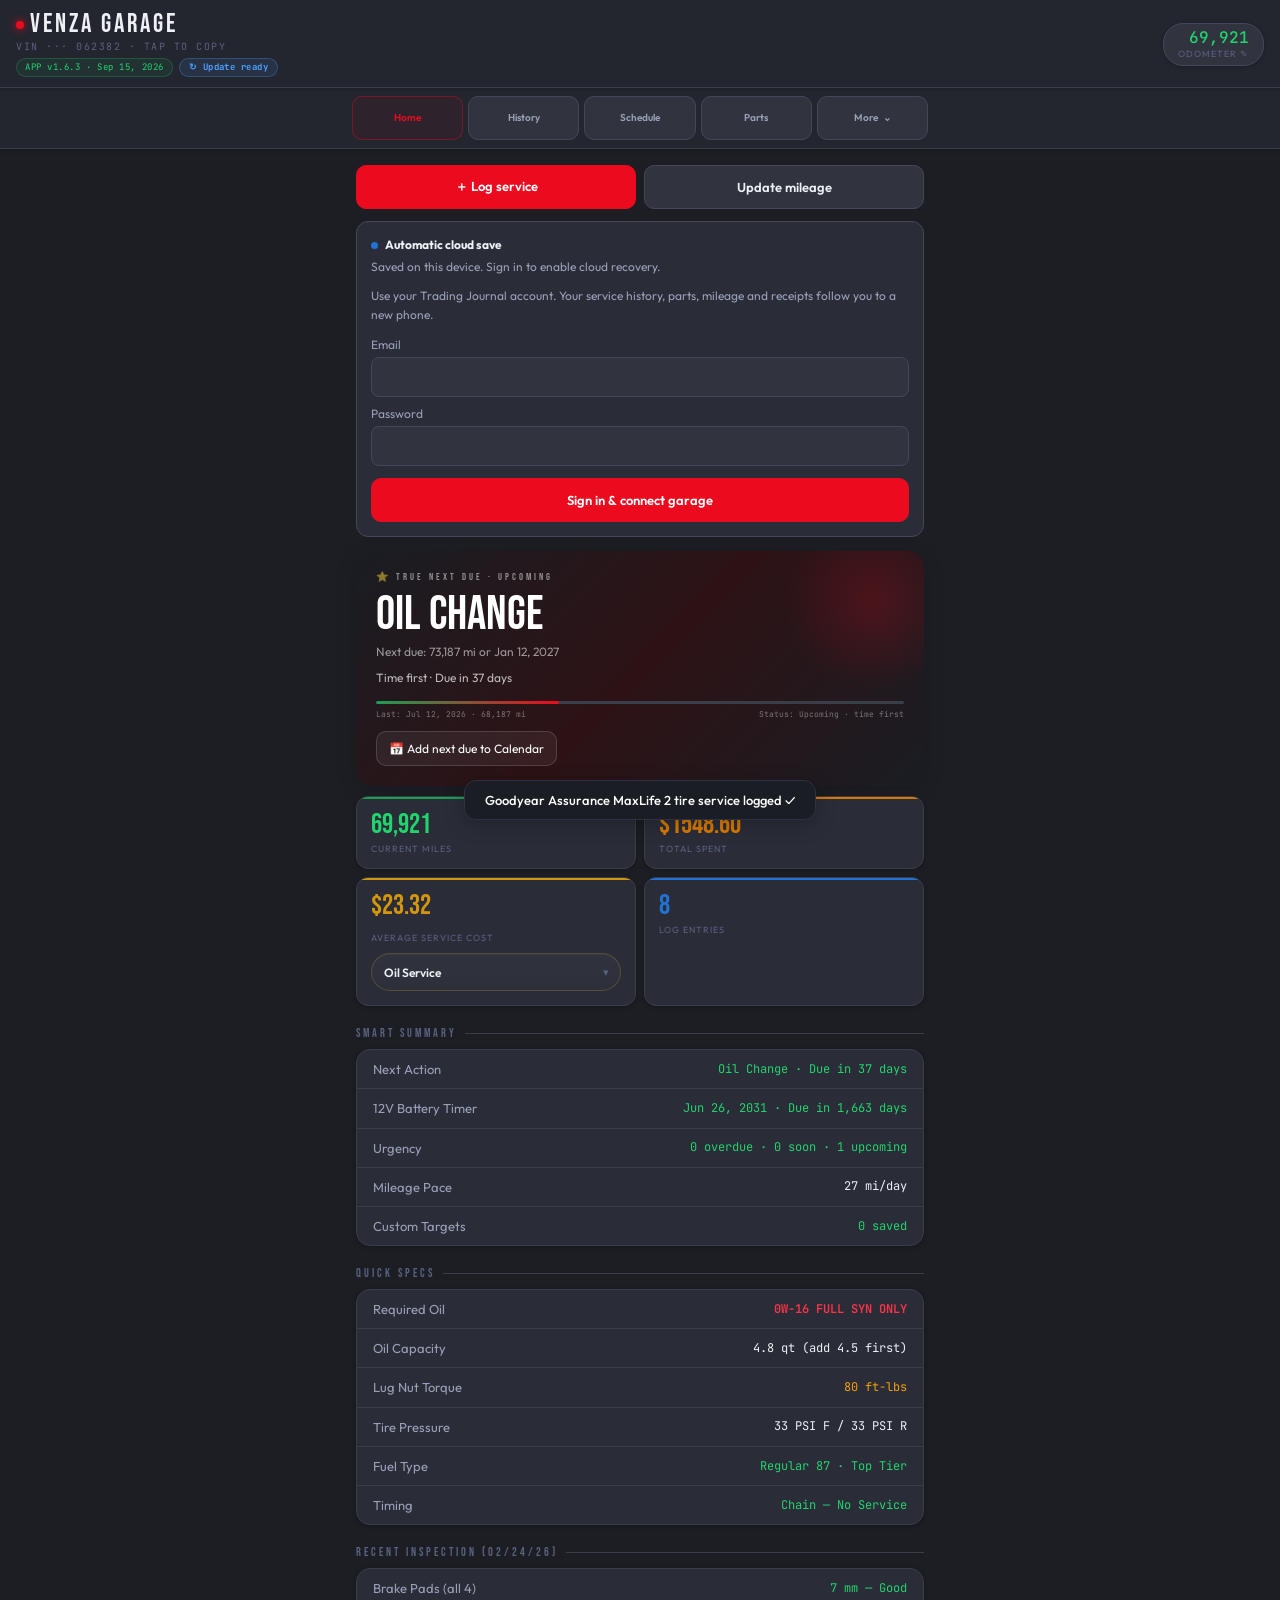
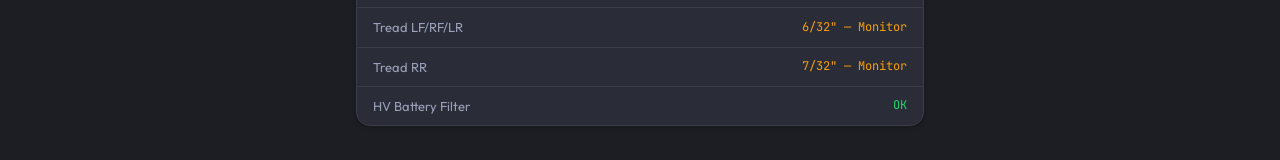
==== commit 7360c23e: "Add automatic Venza cloud recovery, persistent sign-in and compact navigation" ====
--- a/index.html
+++ b/index.html
@@ -19,12 +19,15 @@
 </head>
 <body>
 <div class="boot" id="boot"><div class="boot-card"><div class="boot-title"><span class="dot"></span>VENZA GARAGE</div><div class="boot-sub" id="bootStatus">Loading the newest app build…</div></div></div>
+<script src="./js/cloud-auth.js?v=1.7.0"></script>
+<script src="./js/cloud.js?v=1.7.0"></script>
 <script>
 (async function(){
   const stamp = Date.now();
   const status = document.getElementById('bootStatus');
   try{
-    let remote = {version:'latest',build:String(stamp),updated:''};
+    await VenzaCloud.prepare();
+    let remote = {version:'latest',build:String(stamp),updated:'',patches:[]};
     try{
       const vr = await fetch('./version.json?cache=' + stamp, {cache:'no-store'});
       if(vr.ok) remote = Object.assign(remote, await vr.json());
@@ -43,6 +46,13 @@
       html = html.replace(/APP v[0-9.]+ · [A-Za-z]{3} \d{1,2}, \d{4}/g, 'APP v' + remote.version + (remote.updated ? ' · ' + remote.updated : ''));
       html = html.replace(/Current installed source: APP v[0-9.]+\./g, 'Current installed source: APP v' + remote.version + '.');
     }
+    if(Array.isArray(remote.patches) && remote.patches.length){
+      const tags = remote.patches.map(src=>{
+        const sep = String(src).includes('?') ? '&' : '?';
+        return '<script src="' + String(src) + sep + 'build=' + assetTag + '"><\/script>';
+      }).join('\n');
+      html = html.replace('</body>', tags + '\n</body>');
+    }
     document.open();
     document.write(html);
     document.close();
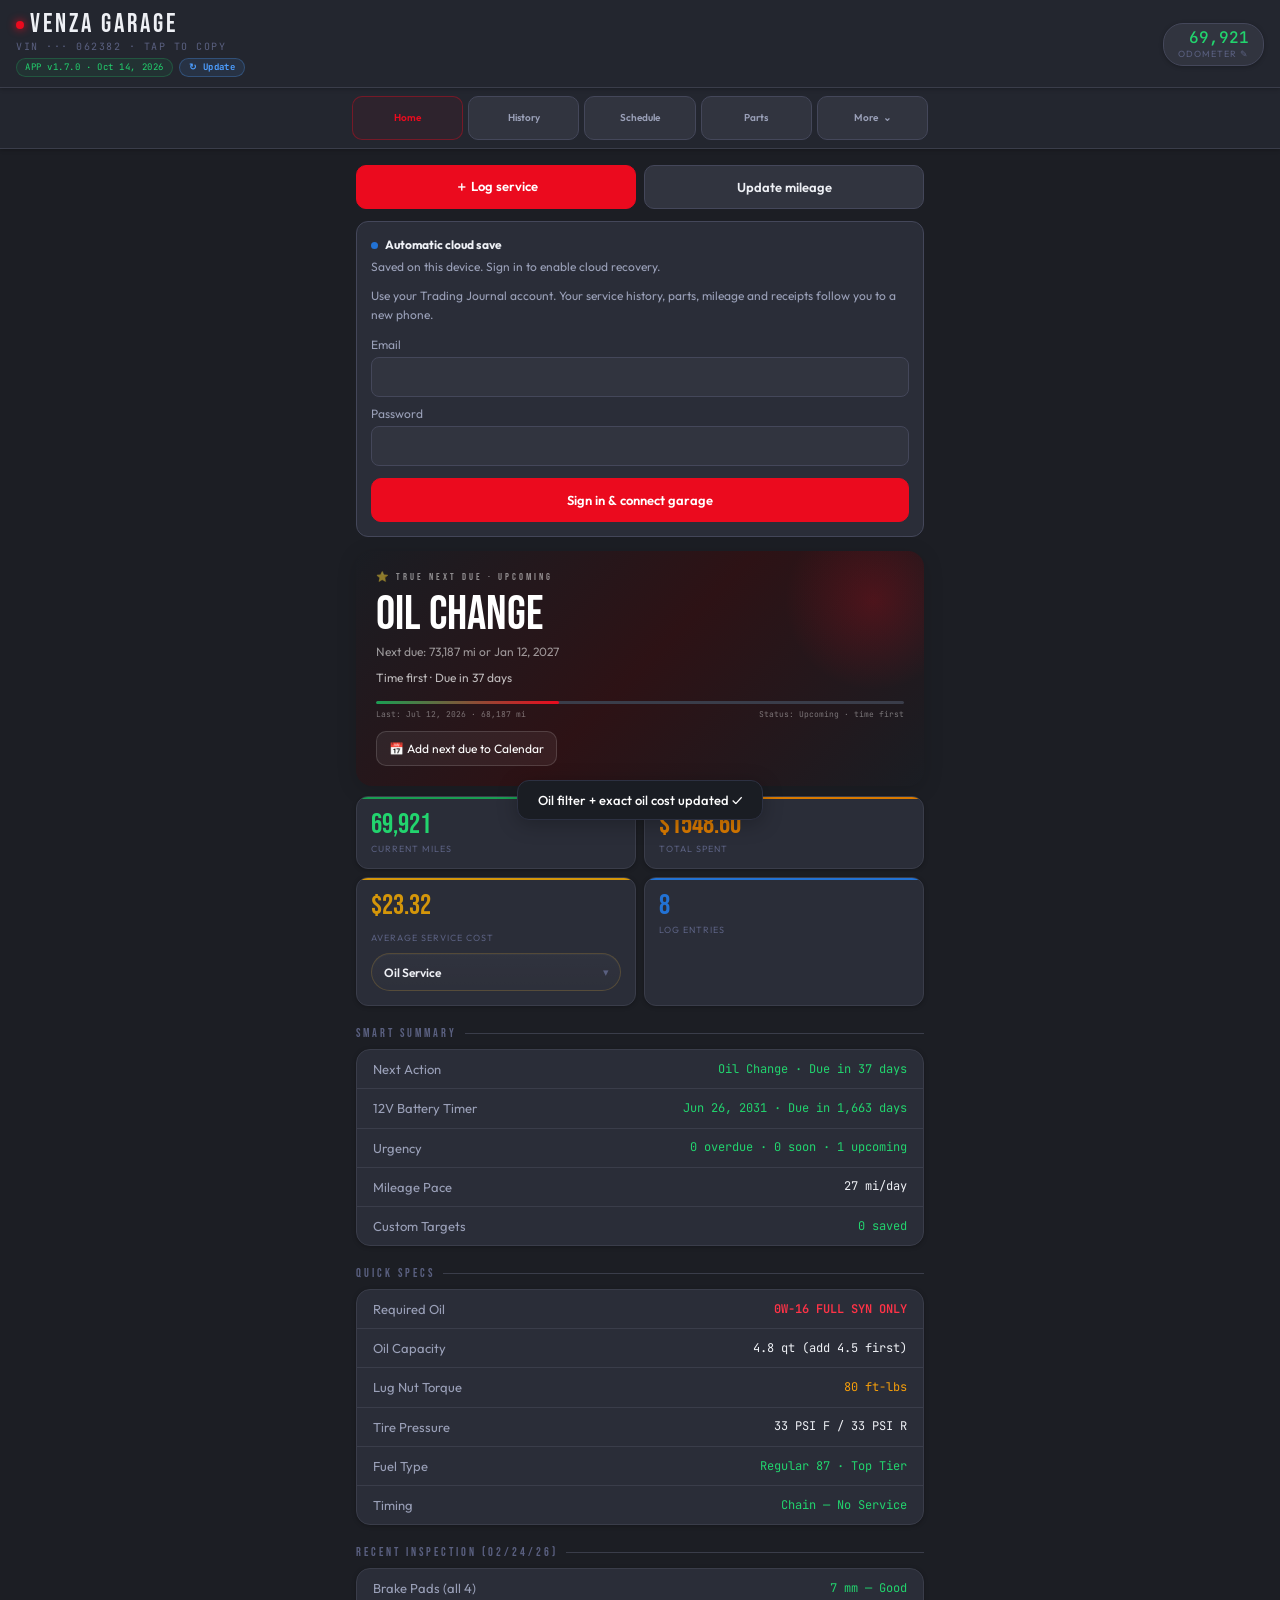
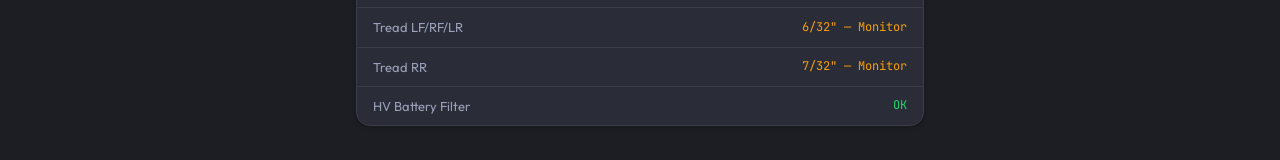
==== commit de929bbe: "Verify automatic recovery after first-load migrations and clarify cloud settings" ====
--- a/index.html
+++ b/index.html
@@ -20,7 +20,7 @@
 <body>
 <div class="boot" id="boot"><div class="boot-card"><div class="boot-title"><span class="dot"></span>VENZA GARAGE</div><div class="boot-sub" id="bootStatus">Loading the newest app build…</div></div></div>
 <script src="./js/cloud-auth.js?v=1.7.0"></script>
-<script src="./js/cloud.js?v=1.7.0"></script>
+<script src="./js/cloud.js?v=1.7.0.2"></script>
 <script>
 (async function(){
   const stamp = Date.now();
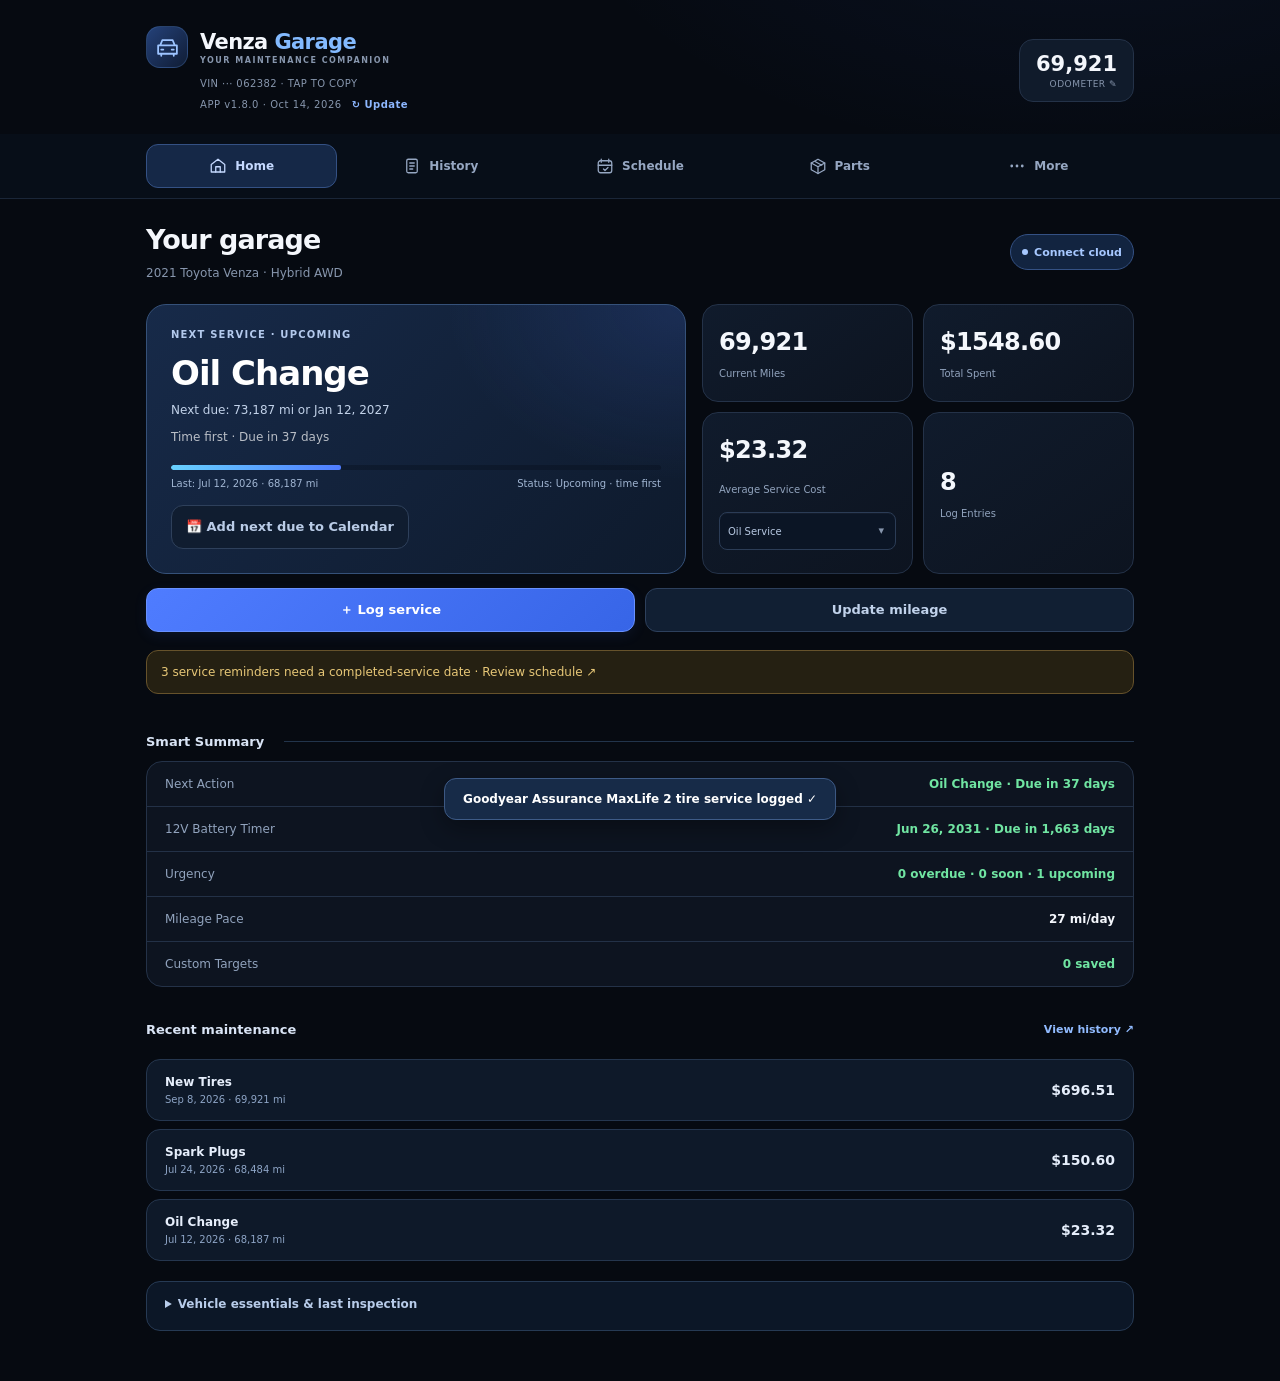
==== commit b80d7d73: "Venza v1.8.0: midnight redesign, searchable records and mobile navigation" ====
--- a/index.html
+++ b/index.html
@@ -3,13 +3,13 @@
 <head>
 <meta charset="UTF-8">
 <meta name="viewport" content="width=device-width, initial-scale=1.0, viewport-fit=cover">
-<meta name="theme-color" content="#23262f">
+<meta name="theme-color" content="#060a11">
 <meta http-equiv="Cache-Control" content="no-cache, no-store, must-revalidate">
 <meta http-equiv="Pragma" content="no-cache">
 <meta http-equiv="Expires" content="0">
 <title>Venza Garage</title>
 <style>
-  html,body{margin:0;min-height:100%;background:#1c1e24;color:#eef0f5;font-family:-apple-system,BlinkMacSystemFont,"Segoe UI",sans-serif}
+  html,body{margin:0;min-height:100%;background:#060a11;color:#eef0f5;font-family:-apple-system,BlinkMacSystemFont,"Segoe UI",sans-serif}
   .boot{min-height:100vh;display:grid;place-items:center;padding:24px;text-align:center}
   .boot-card{max-width:420px;width:100%}
   .boot-title{font-size:28px;font-weight:800;letter-spacing:2px;margin-bottom:8px}
@@ -19,8 +19,8 @@
 </head>
 <body>
 <div class="boot" id="boot"><div class="boot-card"><div class="boot-title"><span class="dot"></span>VENZA GARAGE</div><div class="boot-sub" id="bootStatus">Loading the newest app build…</div></div></div>
-<script src="./js/cloud-auth.js?v=1.7.0"></script>
-<script src="./js/cloud.js?v=1.7.0.2"></script>
+<script src="./js/cloud-auth.js?v=1.8.0"></script>
+<script src="./js/cloud.js?v=1.8.0"></script>
 <script>
 (async function(){
   const stamp = Date.now();
@@ -40,7 +40,9 @@
     const assetTag = encodeURIComponent(remote.build || remote.version || stamp);
     html = html
       .replace(/\.\/css\/style\.css\?v=[^"']+/g, './css/style.css?v=' + assetTag)
+      .replace(/\.\/css\/design\.css\?v=[^"']+/g, './css/design.css?v=' + assetTag)
       .replace(/\.\/js\/app\.js\?v=[^"']+/g, './js/app.js?v=' + assetTag)
+      .replace(/\.\/js\/design\.js\?v=[^"']+/g, './js/design.js?v=' + assetTag)
       .replace(/\.\/js\/update\.js\?v=[^"']+/g, './js/update.js?v=' + assetTag);
     if(remote.version){
       html = html.replace(/APP v[0-9.]+ · [A-Za-z]{3} \d{1,2}, \d{4}/g, 'APP v' + remote.version + (remote.updated ? ' · ' + remote.updated : ''));
